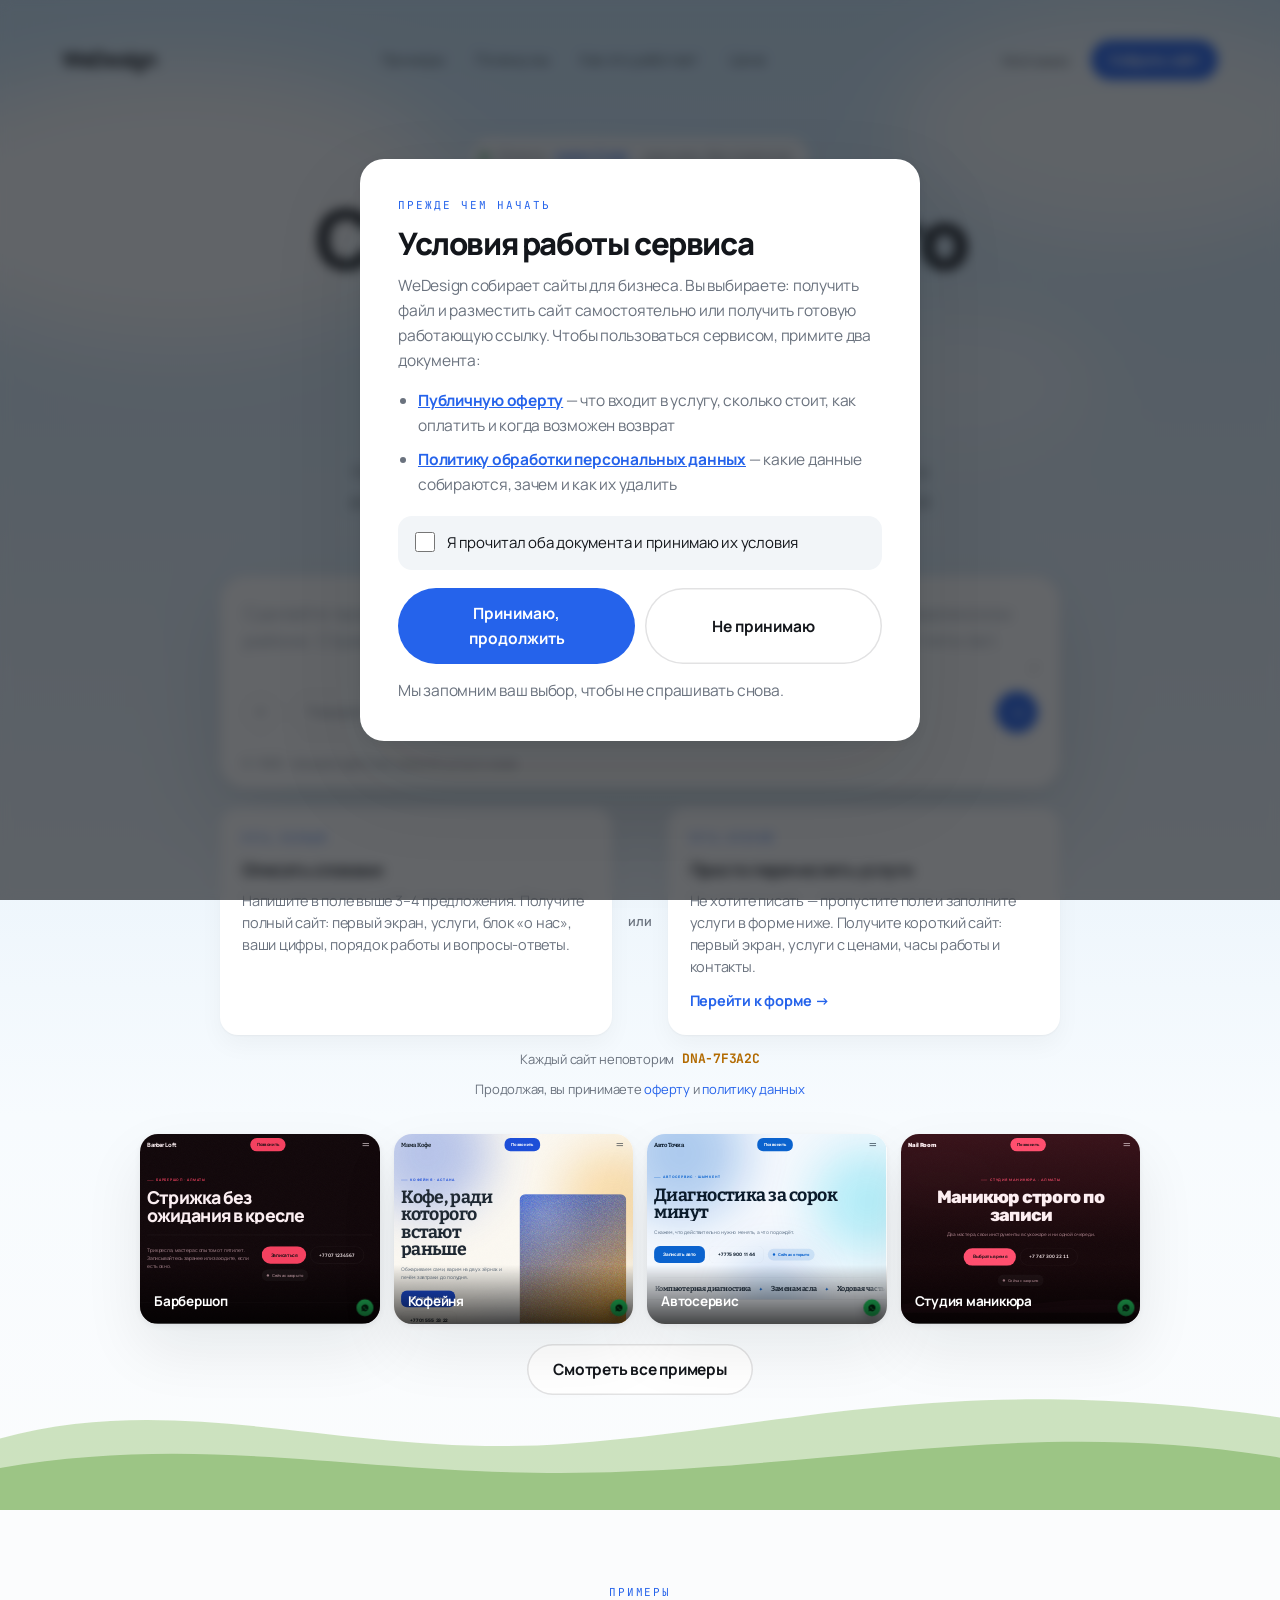
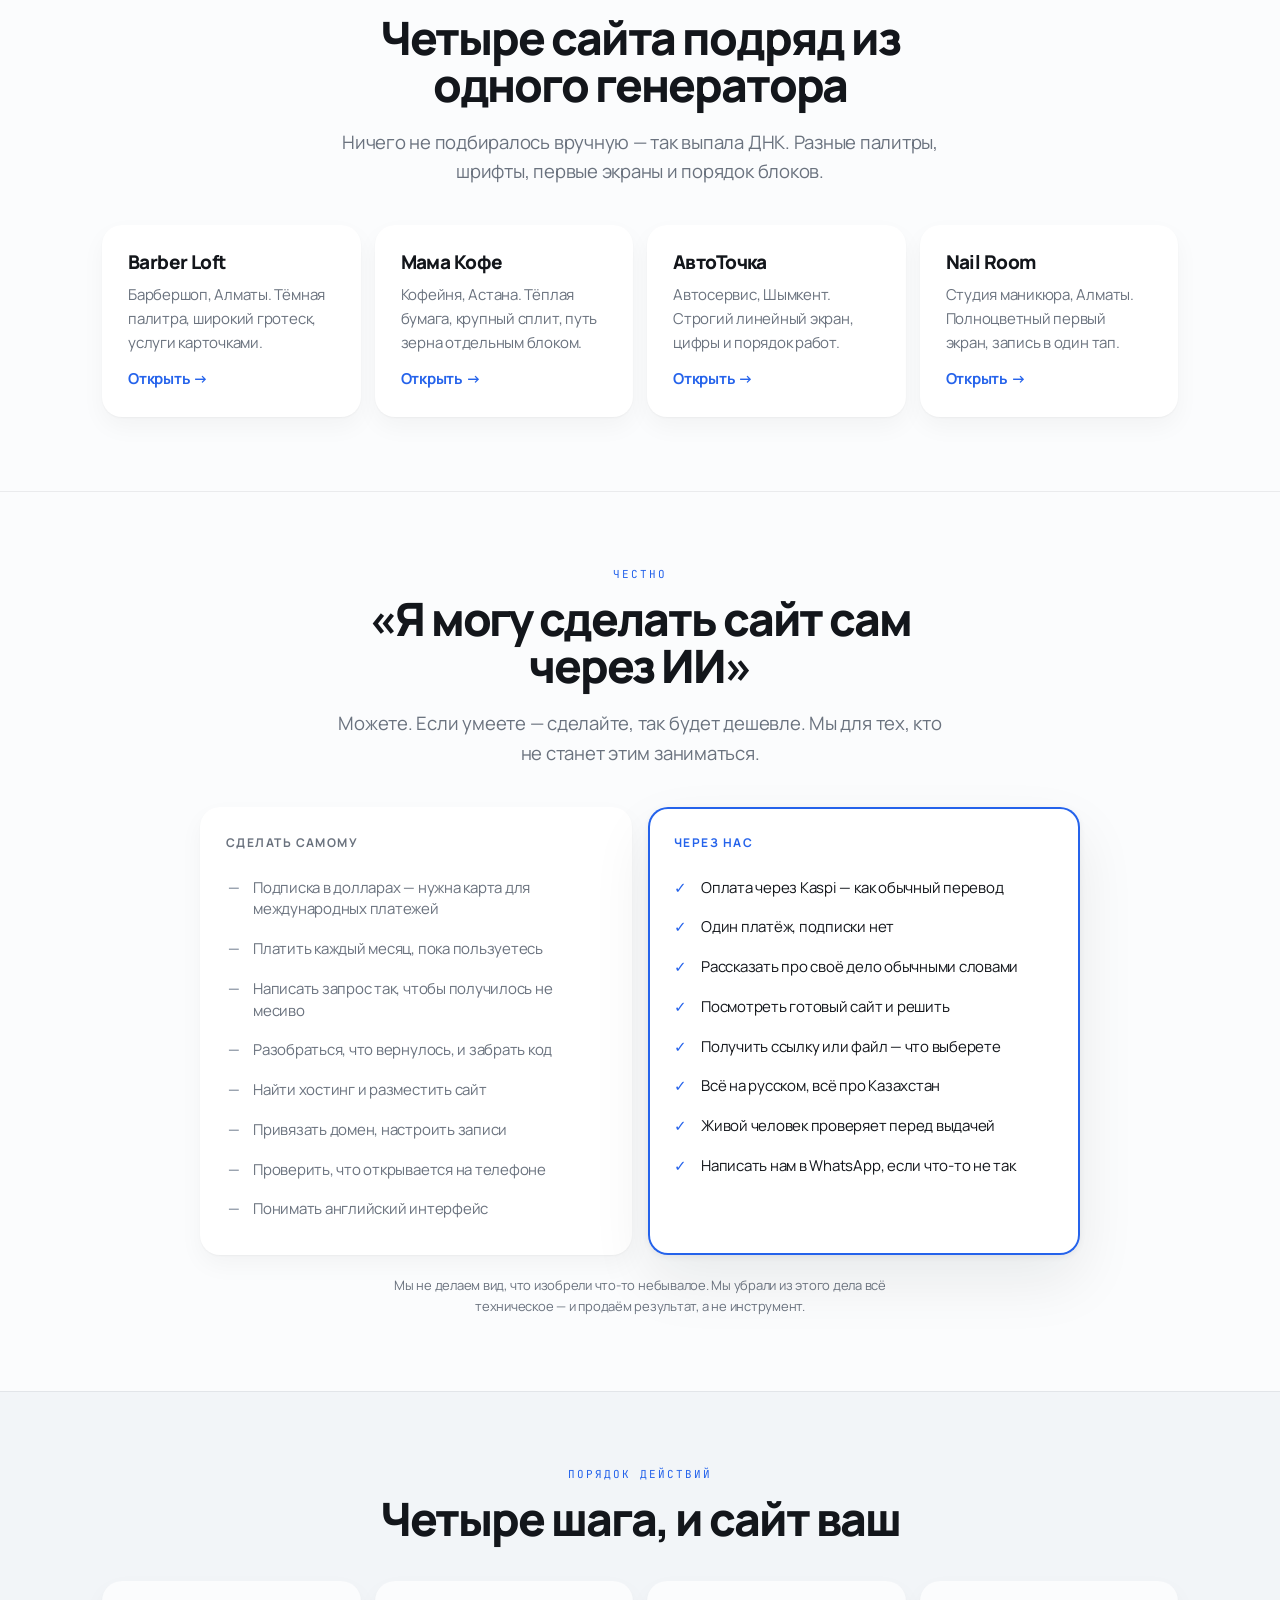
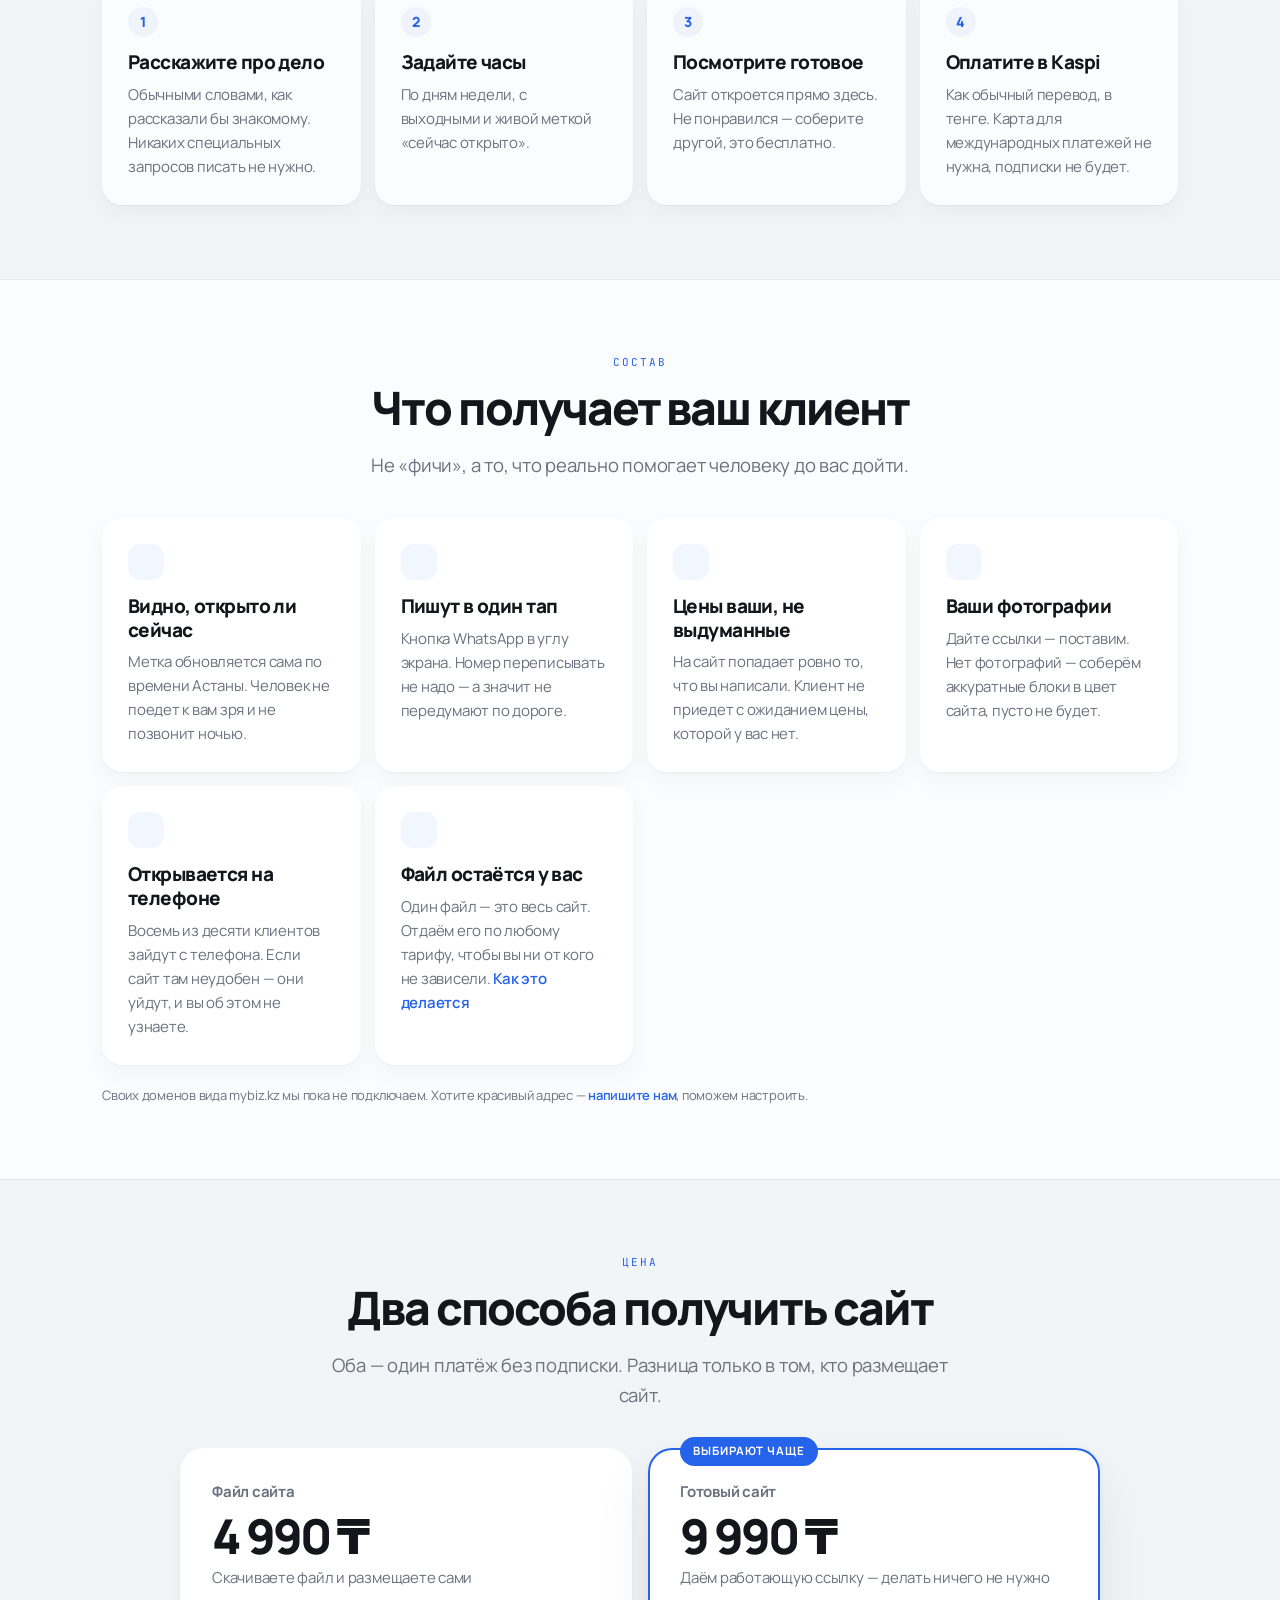
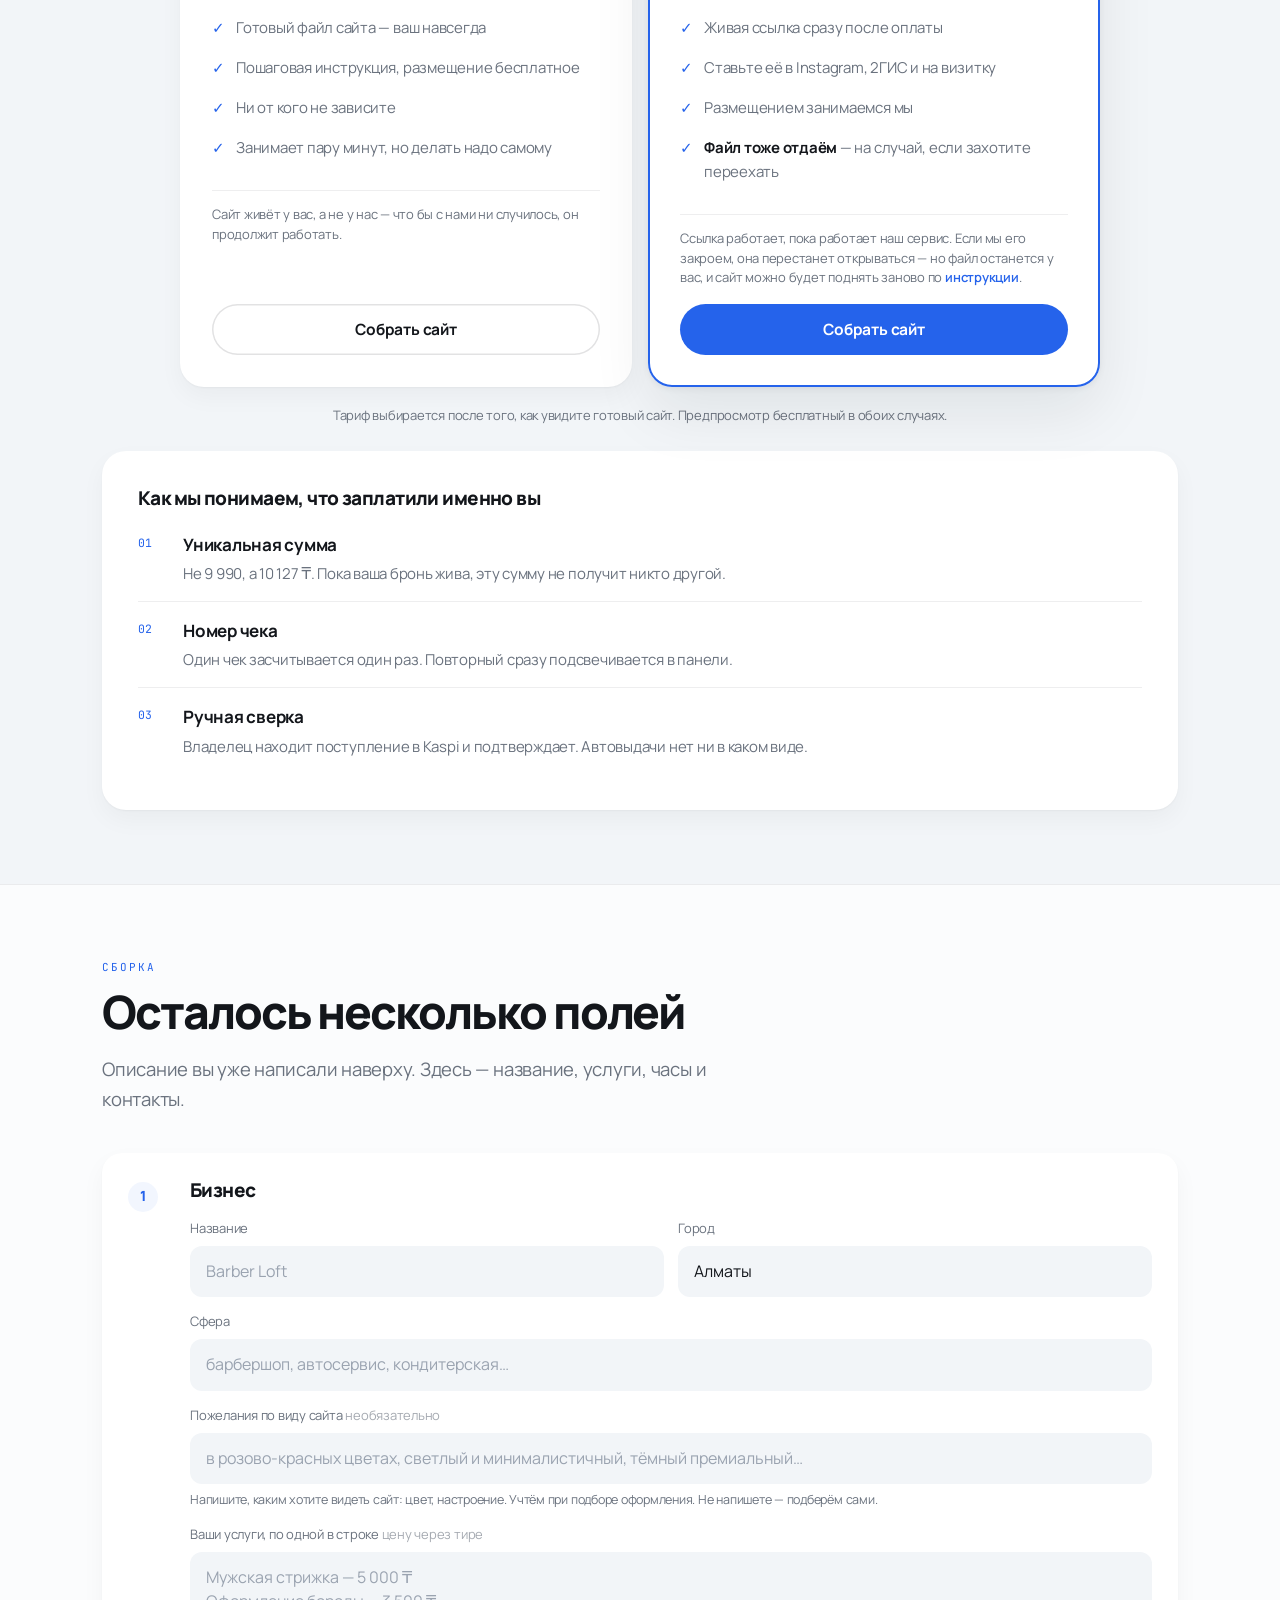
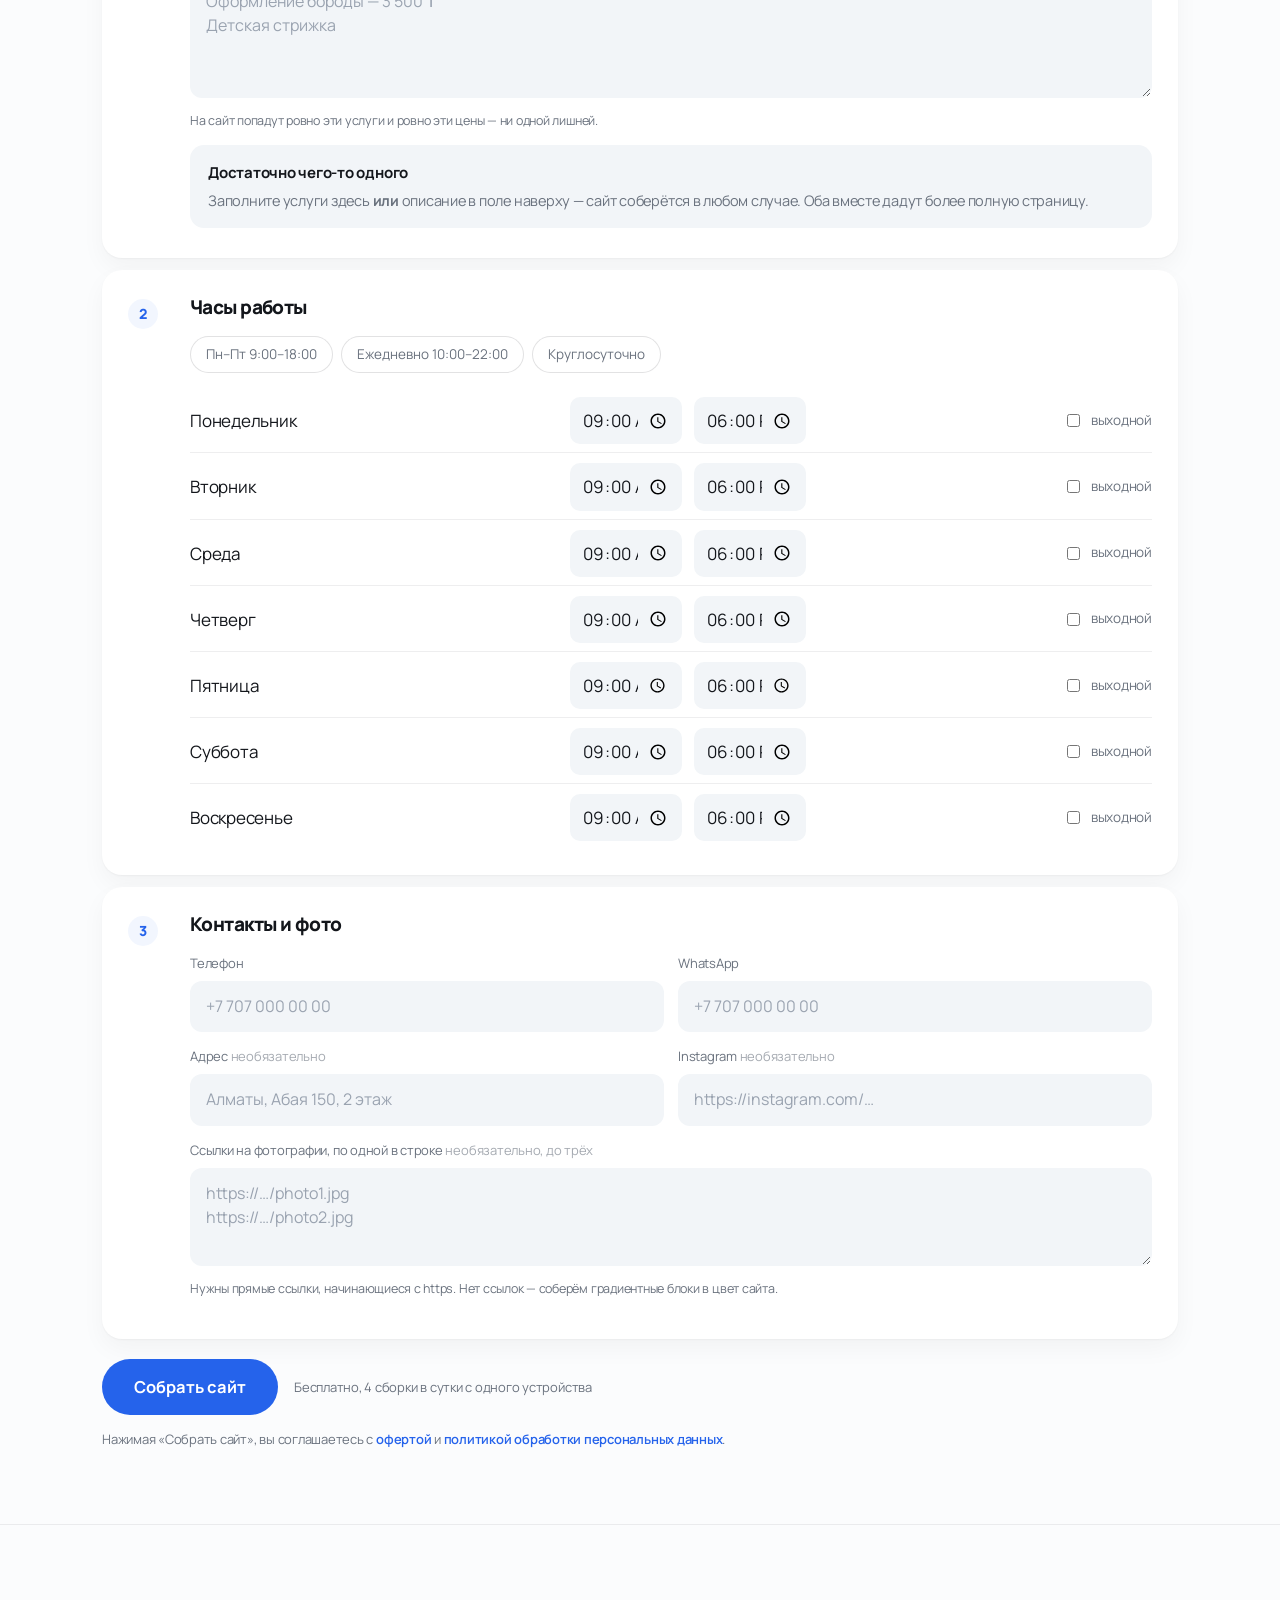
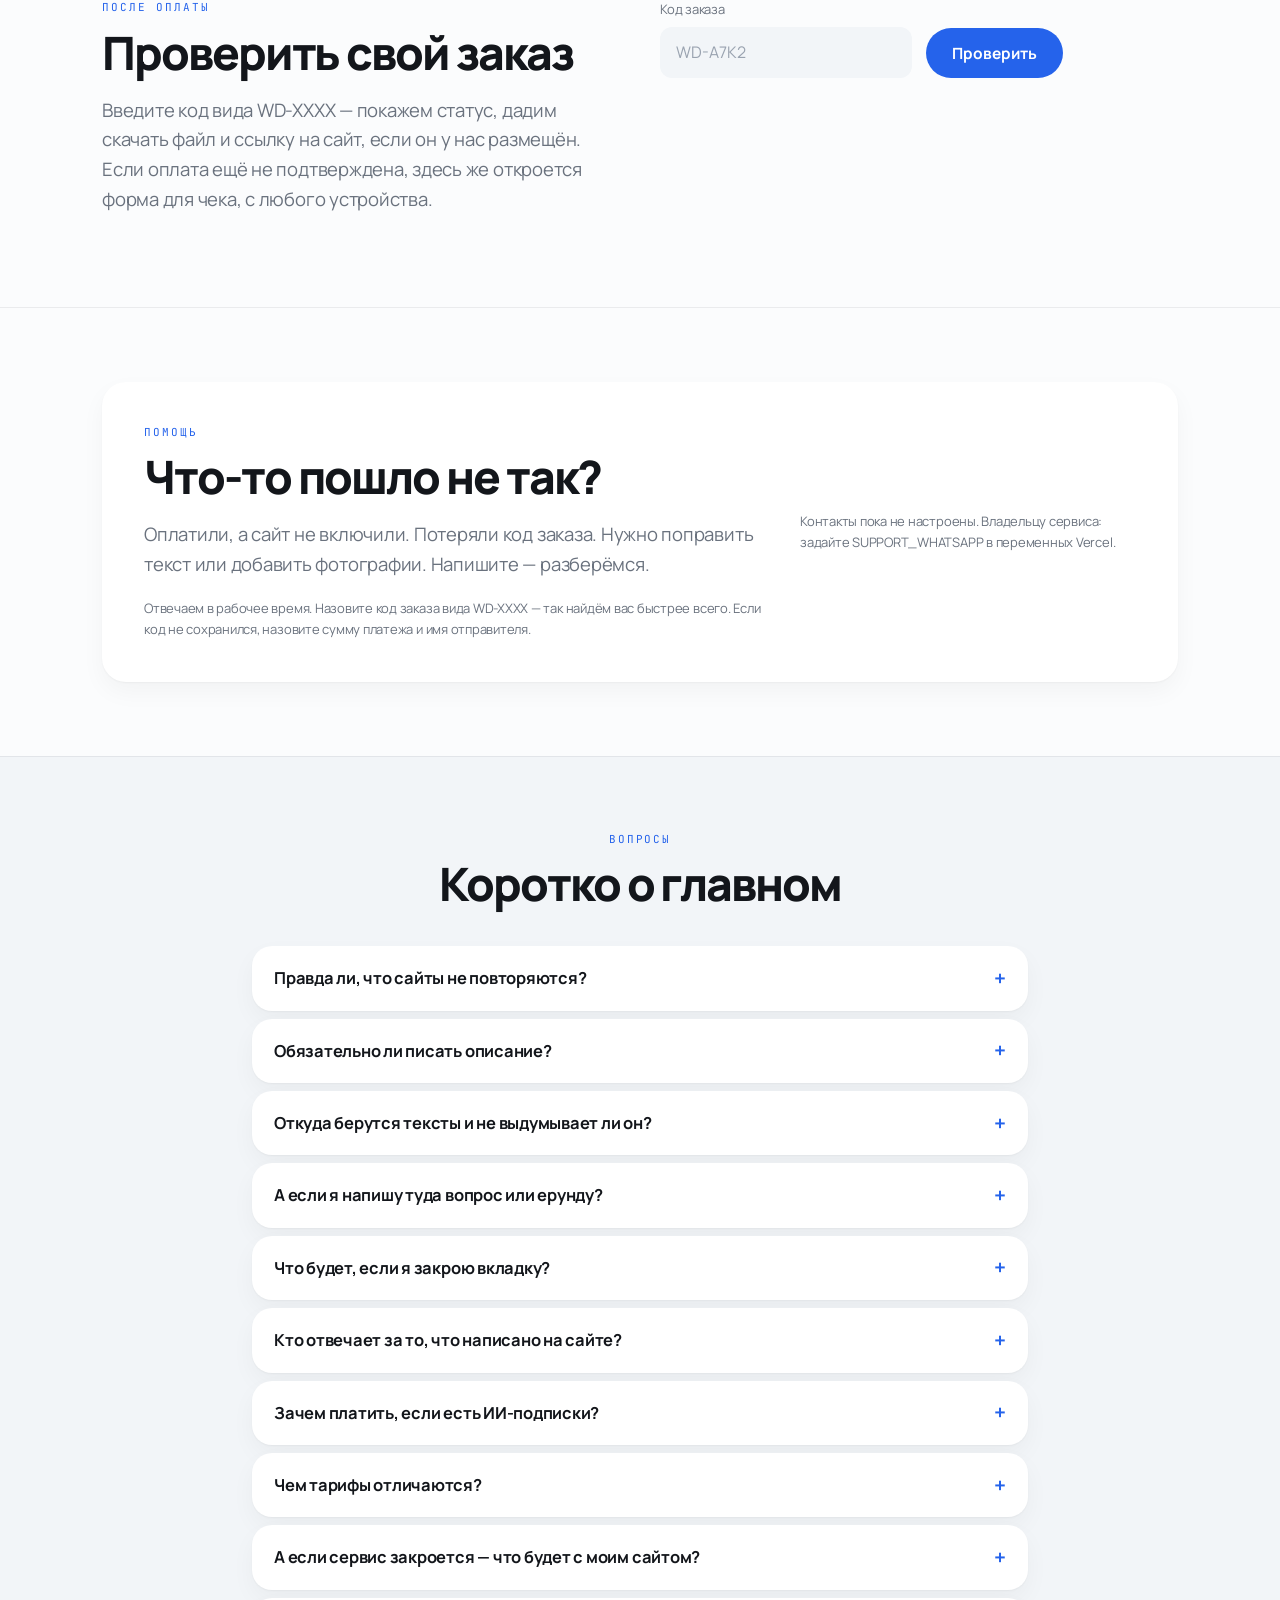
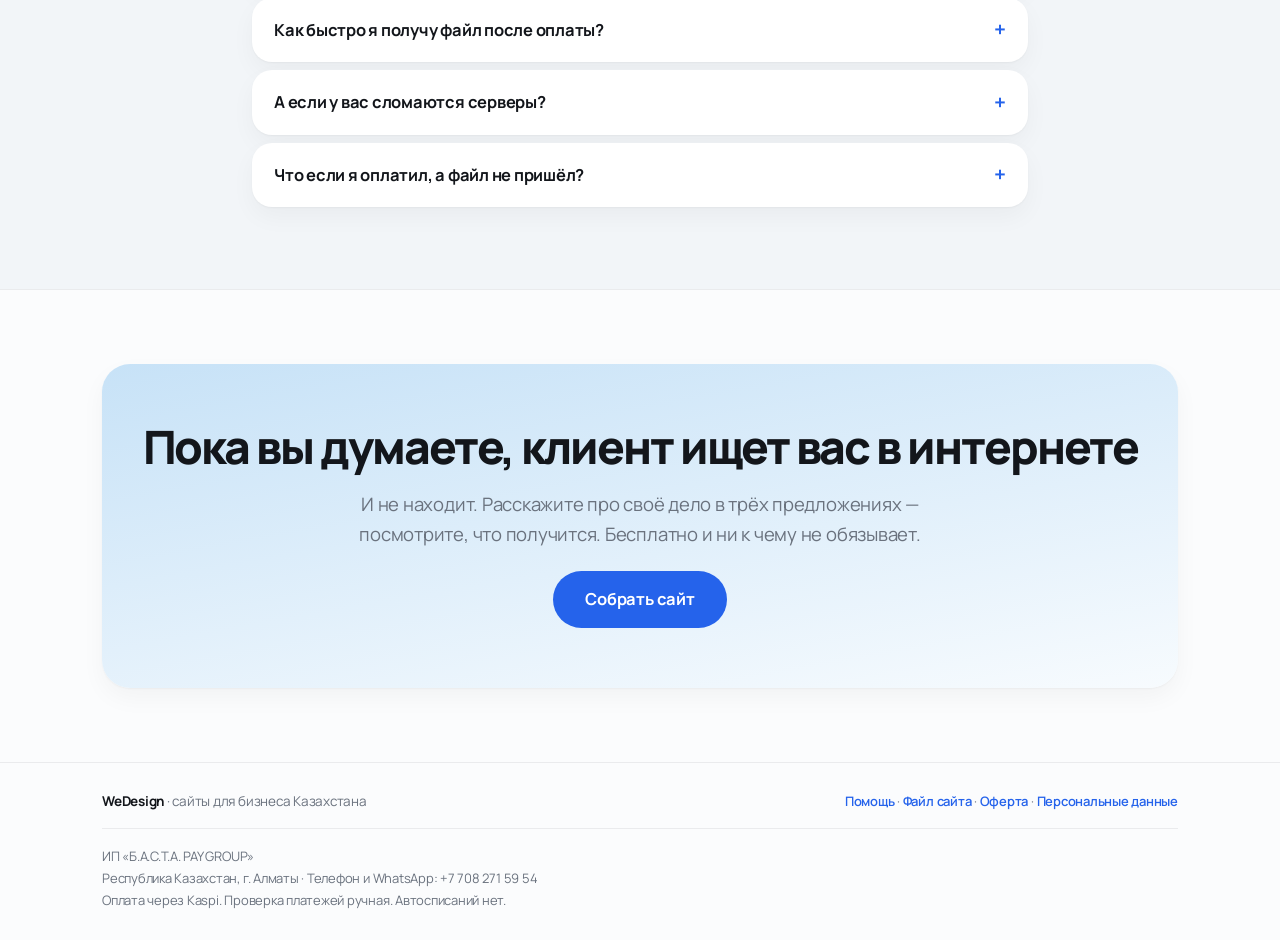
==== index.html @ 889dd9dc "Add files via upload" ====
<!doctype html>
<html lang="ru">
<head>
<meta charset="utf-8">
<meta name="viewport" content="width=device-width,initial-scale=1,viewport-fit=cover">
<title>WeDesign — сайт для вашего дела без единого технического действия</title>
<meta name="description" content="Не нужно разбираться в сайтах, хостинге и английском. Расскажите про своё дело — получите готовую страницу. Оплата через Kaspi, один раз, без подписки.">
<meta name="theme-color" content="#C7E2F7">
<meta property="og:type" content="website">
<meta property="og:title" content="WeDesign — сайт для вашего дела, без техники и подписок">
<meta property="og:description" content="Ничего не нужно уметь. Оплата через Kaspi, один раз. Сайт остаётся у вас навсегда.">
<link rel="preconnect" href="https://fonts.gstatic.com" crossorigin>
<link rel="stylesheet" href="https://fonts.googleapis.com/css2?family=Manrope:wght@400;500;600;700;800&family=JetBrains+Mono:wght@400;700&display=swap&subset=cyrillic,latin">
<link rel="stylesheet" href="/assets/style.css">
</head>
<body>

<div class="bar"></div>

<!-- ═════ согласие на входе ═════ -->
<div class="gate" id="gate" hidden>
  <div class="gate-card" role="dialog" aria-modal="true" aria-labelledby="gateTitle">
    <div class="gate-body" id="gateAsk">
      <span class="k">Прежде чем начать</span>
      <h2 id="gateTitle">Условия работы сервиса</h2>
      <p>WeDesign собирает сайты для бизнеса. Вы выбираете: получить файл и разместить сайт самостоятельно или получить готовую работающую ссылку. Чтобы пользоваться сервисом, примите два документа:</p>
      <ul class="gate-list">
        <li><a href="/oferta.html" target="_blank" rel="noopener">Публичную оферту</a> — что входит в услугу, сколько стоит, как оплатить и когда возможен возврат</li>
        <li><a href="/politika.html" target="_blank" rel="noopener">Политику обработки персональных данных</a> — какие данные собираются, зачем и как их удалить</li>
      </ul>
      <label class="gate-check"><input type="checkbox" id="gateBox"><span>Я прочитал оба документа и принимаю их условия</span></label>
      <div class="notice" id="gateError" hidden></div>
      <div class="gate-act">
        <button class="btn" id="gateYes">Принимаю, продолжить</button>
        <button class="btn o" id="gateNo">Не принимаю</button>
      </div>
      <p class="micro" style="margin-top:14px">Мы запомним ваш выбор, чтобы не спрашивать снова.</p>
    </div>

    <div class="gate-body" id="gateDone" hidden>
      <span class="k">Записано</span>
      <h2>Согласие зафиксировано</h2>
      <p>Мы записали ваше согласие на своей стороне: время, редакцию документов и номер расписки. Изменить эту запись задним числом нельзя — она защищена подписью.</p>
      <div class="acc"><span>Номер расписки</span><b class="mono" id="gateId">—</b></div>
      <p class="micro">Сохраните номер, если хотите: по нему всегда можно проверить, что и когда вы приняли.</p>
      <div class="gate-act"><button class="btn" id="gateGo">Продолжить</button></div>
    </div>

    <div class="gate-body" id="gateBye" hidden>
      <span class="k">Без согласия</span>
      <h2>Сервис не может работать</h2>
      <p>Мы собираем и храним ваши данные, чтобы сделать сайт и найти ваш платёж. Без вашего согласия делать это нельзя — поэтому сборка сайтов недоступна.</p>
      <p>Если передумаете, вернитесь и примите условия. Посмотреть, что мы делаем, можно и без согласия — примеры сайтов открыты.</p>
      <div class="gate-act">
        <button class="btn" id="gateBack">Вернуться и принять</button>
        <a class="btn o" href="/primery/primer-1-barbershop.html" target="_blank" rel="noopener">Посмотреть пример</a>
      </div>
    </div>
  </div>
</div>

<!-- ═════ первый экран ═════ -->
<header class="hero">
  <div class="sky"><i></i><i></i><i></i><i></i></div>
  <svg class="hills" viewBox="0 0 1440 220" preserveAspectRatio="none" aria-hidden="true">
    <path d="M0 138c210-58 392 24 638 6s430-84 802-30v106H0z" fill="#A8CE8C" opacity=".55"/>
    <path d="M0 172c250-44 430 16 706 4s470-60 734-16v60H0z" fill="#8CBB72" opacity=".75"/>
  </svg>

  <nav class="nav"><div class="in">
    <a class="brand" href="/">WeDesign</a>
    <div class="links">
      <a href="#examples">Примеры</a><a href="#why">Почему мы</a><a href="#how">Как это работает</a><a href="#price">Цена</a>
    </div>
    <div class="nav-right">
      <a class="txt" href="#check">Мой заказ</a>
      <a class="btn sm" href="#build">Собрать сайт</a>
      <button class="burger" aria-label="Меню"><i></i><i></i></button>
    </div>
  </div></nav>
  <div class="menu">
    <a href="#examples">Примеры</a><a href="#why">Почему мы</a><a href="#how">Как это работает</a>
    <a href="#price">Цена</a><a href="#build">Собрать сайт</a><a href="#check">Мой заказ</a><a href="#help">Помощь</a>
  </div>

  <div class="w hero-in">
    <span class="pill"><i></i>Оплата <b>через Kaspi</b> · один раз, без подписки</span>
    <h1 style="margin:22px auto 18px;max-width:15ch">Сайт без единого технического действия</h1>
    <p class="lead" style="margin:0 auto">Не нужно ничего уметь: ни настраивать хостинг, ни разбираться в английском, ни заводить карту для подписок. Расскажите про своё дело обычными словами — остальное сделаем мы.</p>

    <div class="prompt">
      <textarea id="fDescription" maxlength="900" placeholder="Сделайте профессиональный сайт для моего барбершопа на три кресла в Алмалинском районе. Стрижки, бороды, детские. Работаем по записи, мастера с опытом от пяти лет."></textarea>
      <div class="prompt-row">
        <div class="prompt-left">
          <button class="circle" id="btnAddPhotos" title="Добавить фотографии" aria-label="Добавить фотографии">+</button>
          <button class="ghost-pill" id="btnExample">Показать пример</button>
        </div>
        <button class="send" id="btnHero" aria-label="Собрать сайт">→</button>
      </div>
      <div class="prompt-foot"><span id="descCount">0</span> / 900 · <span id="descHint">опишите дело или укажите услуги ниже</span></div>
    </div>

    <div class="notice" id="heroError" hidden></div>

    <div class="ways">
      <div class="way">
        <span class="way-tag">Путь первый</span>
        <b>Описать словами</b>
        <p>Напишите в поле выше 3–4 предложения. Получите полный сайт: первый экран, услуги, блок «о нас», ваши цифры, порядок работы и вопросы-ответы.</p>
      </div>
      <div class="way-or">или</div>
      <div class="way">
        <span class="way-tag">Путь второй</span>
        <b>Просто перечислить услуги</b>
        <p>Не хотите писать — пропустите поле и заполните услуги в форме ниже. Получите короткий сайт: первый экран, услуги с ценами, часы работы и контакты.</p>
        <a class="way-link" href="#build">Перейти к форме →</a>
      </div>
    </div>
    <div class="sub">Каждый сайт неповторим <span class="dna" id="dnaTicker">DNA-7F3A2C</span></div>
    <p class="micro" style="margin-top:10px">Продолжая, вы принимаете <a href="/oferta.html" style="color:var(--ac)">оферту</a> и <a href="/politika.html" style="color:var(--ac)">политику данных</a></p>

    <div class="tiles">
      <a class="tile" href="/primery/primer-1-barbershop.html" target="_blank" rel="noopener">
        <div class="tile-view"><iframe src="/primery/primer-1-barbershop.html" title="Пример: барбершоп" loading="lazy" scrolling="no"></iframe></div>
        <span class="tile-lb">Барбершоп</span>
      </a>
      <a class="tile" href="/primery/primer-2-kofeynya.html" target="_blank" rel="noopener">
        <div class="tile-view"><iframe src="/primery/primer-2-kofeynya.html" title="Пример: кофейня" loading="lazy" scrolling="no"></iframe></div>
        <span class="tile-lb">Кофейня</span>
      </a>
      <a class="tile" href="/primery/primer-3-avtoservis.html" target="_blank" rel="noopener">
        <div class="tile-view"><iframe src="/primery/primer-3-avtoservis.html" title="Пример: автосервис" loading="lazy" scrolling="no"></iframe></div>
        <span class="tile-lb">Автосервис</span>
      </a>
      <a class="tile" href="/primery/primer-4-manikyur.html" target="_blank" rel="noopener">
        <div class="tile-view"><iframe src="/primery/primer-4-manikyur.html" title="Пример: студия маникюра" loading="lazy" scrolling="no"></iframe></div>
        <span class="tile-lb">Студия маникюра</span>
      </a>
    </div>
    <div class="tiles-more"><a class="btn o" href="#examples">Смотреть все примеры</a></div>
  </div>
</header>

<!-- ═════ примеры ═════ -->
<section class="s" id="examples"><div class="w">
  <div class="head c rv"><span class="k">Примеры</span><h2>Четыре сайта подряд из одного генератора</h2>
  <p class="lead">Ничего не подбиралось вручную — так выпала ДНК. Разные палитры, шрифты, первые экраны и порядок блоков.</p></div>
  <div class="cards">
    <div class="card rv"><h3>Barber Loft</h3><p>Барбершоп, Алматы. Тёмная палитра, широкий гротеск, услуги карточками.</p><p style="margin-top:12px"><a href="/primery/primer-1-barbershop.html" target="_blank" rel="noopener" style="color:var(--ac);font-weight:700">Открыть →</a></p></div>
    <div class="card rv" style="--d:60ms"><h3>Мама Кофе</h3><p>Кофейня, Астана. Тёплая бумага, крупный сплит, путь зерна отдельным блоком.</p><p style="margin-top:12px"><a href="/primery/primer-2-kofeynya.html" target="_blank" rel="noopener" style="color:var(--ac);font-weight:700">Открыть →</a></p></div>
    <div class="card rv" style="--d:120ms"><h3>АвтоТочка</h3><p>Автосервис, Шымкент. Строгий линейный экран, цифры и порядок работ.</p><p style="margin-top:12px"><a href="/primery/primer-3-avtoservis.html" target="_blank" rel="noopener" style="color:var(--ac);font-weight:700">Открыть →</a></p></div>
    <div class="card rv" style="--d:180ms"><h3>Nail Room</h3><p>Студия маникюра, Алматы. Полноцветный первый экран, запись в один тап.</p><p style="margin-top:12px"><a href="/primery/primer-4-manikyur.html" target="_blank" rel="noopener" style="color:var(--ac);font-weight:700">Открыть →</a></p></div>
  </div>
</div></section>

<!-- ═════ сравнение ═════ -->
<section class="s line" id="why"><div class="w">
  <div class="head c rv"><span class="k">Честно</span><h2>«Я могу сделать сайт сам через ИИ»</h2>
  <p class="lead">Можете. Если умеете — сделайте, так будет дешевле. Мы для тех, кто не станет этим заниматься.</p></div>

  <div class="vs">
    <div class="vs-col rv">
      <span class="vs-tag">Сделать самому</span>
      <ul class="vs-list bad">
        <li>Подписка в долларах — нужна карта для международных платежей</li>
        <li>Платить каждый месяц, пока пользуетесь</li>
        <li>Написать запрос так, чтобы получилось не месиво</li>
        <li>Разобраться, что вернулось, и забрать код</li>
        <li>Найти хостинг и разместить сайт</li>
        <li>Привязать домен, настроить записи</li>
        <li>Проверить, что открывается на телефоне</li>
        <li>Понимать английский интерфейс</li>
      </ul>
    </div>
    <div class="vs-col best rv" style="--d:80ms">
      <span class="vs-tag">Через нас</span>
      <ul class="vs-list good">
        <li>Оплата через Kaspi — как обычный перевод</li>
        <li>Один платёж, подписки нет</li>
        <li>Рассказать про своё дело обычными словами</li>
        <li>Посмотреть готовый сайт и решить</li>
        <li>Получить ссылку или файл — что выберете</li>
        <li>Всё на русском, всё про Казахстан</li>
        <li>Живой человек проверяет перед выдачей</li>
        <li>Написать нам в WhatsApp, если что-то не так</li>
      </ul>
    </div>
  </div>

  <p class="micro rv" style="text-align:center;margin-top:20px;max-width:64ch;margin-left:auto;margin-right:auto">Мы не делаем вид, что изобрели что-то небывалое. Мы убрали из этого дела всё техническое — и продаём результат, а не инструмент.</p>
</div></section>

<!-- ═════ как это работает ═════ -->
<section class="s soft line" id="how"><div class="w">
  <div class="head c rv"><span class="k">Порядок действий</span><h2>Четыре шага, и сайт ваш</h2></div>
  <ol class="steps">
    <li class="rv"><span class="n">1</span><h3>Расскажите про дело</h3><p>Обычными словами, как рассказали бы знакомому. Никаких специальных запросов писать не нужно.</p></li>
    <li class="rv" style="--d:60ms"><span class="n">2</span><h3>Задайте часы</h3><p>По дням недели, с выходными и живой меткой «сейчас открыто».</p></li>
    <li class="rv" style="--d:120ms"><span class="n">3</span><h3>Посмотрите готовое</h3><p>Сайт откроется прямо здесь. Не понравился — соберите другой, это бесплатно.</p></li>
    <li class="rv" style="--d:180ms"><span class="n">4</span><h3>Оплатите в Kaspi</h3><p>Как обычный перевод, в тенге. Карта для международных платежей не нужна, подписки не будет.</p></li>
  </ol>
</div></section>

<!-- ═════ что внутри ═════ -->
<section class="s line"><div class="w">
  <div class="head c rv"><span class="k">Состав</span><h2>Что получает ваш клиент</h2>
  <p class="lead">Не «фичи», а то, что реально помогает человеку до вас дойти.</p></div>
  <div class="cards">
    <div class="card rv"><div class="ico"></div><h3>Видно, открыто ли сейчас</h3><p>Метка обновляется сама по времени Астаны. Человек не поедет к вам зря и не позвонит ночью.</p></div>
    <div class="card rv" style="--d:60ms"><div class="ico"></div><h3>Пишут в один тап</h3><p>Кнопка WhatsApp в углу экрана. Номер переписывать не надо — а значит не передумают по дороге.</p></div>
    <div class="card rv" style="--d:120ms"><div class="ico"></div><h3>Цены ваши, не выдуманные</h3><p>На сайт попадает ровно то, что вы написали. Клиент не приедет с ожиданием цены, которой у вас нет.</p></div>
    <div class="card rv" style="--d:180ms"><div class="ico"></div><h3>Ваши фотографии</h3><p>Дайте ссылки — поставим. Нет фотографий — соберём аккуратные блоки в цвет сайта, пусто не будет.</p></div>
    <div class="card rv" style="--d:240ms"><div class="ico"></div><h3>Открывается на телефоне</h3><p>Восемь из десяти клиентов зайдут с телефона. Если сайт там неудобен — они уйдут, и вы об этом не узнаете.</p></div>
    <div class="card rv" style="--d:300ms"><div class="ico"></div><h3>Файл остаётся у вас</h3><p>Один файл — это весь сайт. Отдаём его по любому тарифу, чтобы вы ни от кого не зависели. <a href="/fayl.html" style="color:var(--ac);font-weight:600">Как это делается</a></p></div>
  </div>
  <p class="micro" style="margin-top:20px">Своих доменов вида mybiz.kz мы пока не подключаем. Хотите красивый адрес — <a href="#help" style="color:var(--ac);font-weight:600">напишите нам</a>, поможем настроить.</p>
</div></section>

<!-- ═════ цена ═════ -->
<section class="s soft line" id="price"><div class="w">
  <div class="head c rv"><span class="k">Цена</span><h2>Два способа получить сайт</h2>
  <p class="lead">Оба — один платёж без подписки. Разница только в том, кто размещает сайт.</p></div>

  <div class="tariffs">
    <div class="tariff rv">
      <span class="t-name">Файл сайта</span>
      <div class="t-price" data-price="file">4 990 ₸</div>
      <p class="t-sub">Скачиваете файл и размещаете сами</p>
      <ul class="t-list">
        <li>Готовый файл сайта — ваш навсегда</li>
        <li>Пошаговая инструкция, размещение бесплатное</li>
        <li>Ни от кого не зависите</li>
        <li>Занимает пару минут, но делать надо самому</li>
      </ul>
      <p class="t-note">Сайт живёт у вас, а не у нас — что бы с нами ни случилось, он продолжит работать.</p>
      <a class="btn o" href="#build">Собрать сайт</a>
    </div>

    <div class="tariff best rv" style="--d:80ms">
      <span class="t-badge">Выбирают чаще</span>
      <span class="t-name">Готовый сайт</span>
      <div class="t-price" data-price="site">9 990 ₸</div>
      <p class="t-sub">Даём работающую ссылку — делать ничего не нужно</p>
      <ul class="t-list">
        <li>Живая ссылка сразу после оплаты</li>
        <li>Ставьте её в Instagram, 2ГИС и на визитку</li>
        <li>Размещением занимаемся мы</li>
        <li><b>Файл тоже отдаём</b> — на случай, если захотите переехать</li>
      </ul>
      <p class="t-note">Ссылка работает, пока работает наш сервис. Если мы его закроем, она перестанет открываться — но файл останется у вас, и сайт можно будет поднять заново по <a href="/fayl.html" target="_blank" rel="noopener">инструкции</a>.</p>
      <a class="btn" href="#build">Собрать сайт</a>
    </div>
  </div>

  <p class="micro" style="text-align:center;margin-top:18px">Тариф выбирается после того, как увидите готовый сайт. Предпросмотр бесплатный в обоих случаях.</p>

  <div class="verify rv" style="margin-top:26px">
    <h3 style="margin-bottom:16px">Как мы понимаем, что заплатили именно вы</h3>
    <div class="vrow"><span class="n">01</span><div><b>Уникальная сумма</b><p>Не 9 990, а 10 127 ₸. Пока ваша бронь жива, эту сумму не получит никто другой.</p></div></div>
    <div class="vrow"><span class="n">02</span><div><b>Номер чека</b><p>Один чек засчитывается один раз. Повторный сразу подсвечивается в панели.</p></div></div>
    <div class="vrow"><span class="n">03</span><div><b>Ручная сверка</b><p>Владелец находит поступление в Kaspi и подтверждает. Автовыдачи нет ни в каком виде.</p></div></div>
  </div>
</div></section>

<!-- ═════ мастер ═════ -->
<section class="s line" id="build"><div class="w">
  <div class="head rv"><span class="k">Сборка</span><h2>Осталось несколько полей</h2>
  <p class="lead">Описание вы уже написали наверху. Здесь — название, услуги, часы и контакты.</p></div>

  <div class="wizard">
    <div class="wz rv">
      <div class="n">1</div>
      <div>
        <h3>Бизнес</h3>
        <div class="row">
          <label class="field"><span>Название</span><input id="fName" maxlength="60" placeholder="Barber Loft"></label>
          <label class="field"><span>Город</span><input id="fCity" maxlength="40" value="Алматы"></label>
        </div>
        <label class="field"><span>Сфера</span><input id="fCategory" maxlength="60" placeholder="барбершоп, автосервис, кондитерская…"></label>
        <label class="field"><span>Пожелания по виду сайта <i>необязательно</i></span>
          <input id="fStyle" maxlength="140" placeholder="в розово-красных цветах, светлый и минималистичный, тёмный премиальный…">
          <small class="hint">Напишите, каким хотите видеть сайт: цвет, настроение. Учтём при подборе оформления. Не напишете — подберём сами.</small>
        </label>
        <label class="field"><span>Ваши услуги, по одной в строке <i>цену через тире</i></span>
          <textarea id="fServices" rows="5" maxlength="800" placeholder="Мужская стрижка — 5 000 ₸&#10;Оформление бороды — 3 500 ₸&#10;Детская стрижка"></textarea>
          <small class="hint">На сайт попадут ровно эти услуги и ровно эти цены — ни одной лишней.</small>
        </label>

        <div class="either">
          <b>Достаточно чего-то одного</b>
          <p>Заполните услуги здесь <b>или</b> описание в поле наверху — сайт соберётся в любом случае. Оба вместе дадут более полную страницу.</p>
        </div>
      </div>
    </div>

    <div class="wz rv" style="--d:60ms">
      <div class="n">2</div>
      <div>
        <h3>Часы работы</h3>
        <div class="quick">
          <button type="button" class="chip" data-preset="weekdays">Пн–Пт 9:00–18:00</button>
          <button type="button" class="chip" data-preset="daily">Ежедневно 10:00–22:00</button>
          <button type="button" class="chip" data-preset="always">Круглосуточно</button>
        </div>
        <div class="hours" id="hoursBox"></div>
      </div>
    </div>

    <div class="wz rv" style="--d:120ms">
      <div class="n">3</div>
      <div>
        <h3>Контакты и фото</h3>
        <div class="row">
          <label class="field"><span>Телефон</span><input id="fPhone" maxlength="30" placeholder="+7 707 000 00 00"></label>
          <label class="field"><span>WhatsApp</span><input id="fWhatsapp" maxlength="30" placeholder="+7 707 000 00 00"></label>
        </div>
        <div class="row">
          <label class="field"><span>Адрес <i>необязательно</i></span><input id="fAddress" maxlength="140" placeholder="Алматы, Абая 150, 2 этаж"></label>
          <label class="field"><span>Instagram <i>необязательно</i></span><input id="fInstagram" maxlength="160" placeholder="https://instagram.com/…"></label>
        </div>
        <label class="field"><span>Ссылки на фотографии, по одной в строке <i>необязательно, до трёх</i></span>
          <textarea id="fPhotos" rows="3" maxlength="900" placeholder="https://…/photo1.jpg&#10;https://…/photo2.jpg"></textarea>
          <small class="hint">Нужны прямые ссылки, начинающиеся с https. Нет ссылок — соберём градиентные блоки в цвет сайта.</small>
        </label>
        <div class="hp"><label>Не заполняйте это поле<input id="fCompanyWebsite" tabindex="-1" autocomplete="off"></label></div>
      </div>
    </div>
  </div>

  <div class="build">
    <button class="btn lg" id="btnGenerate">Собрать сайт</button>
    <span class="micro" id="genHint">Бесплатно, 4 сборки в сутки с одного устройства</span>
  </div>
  <p class="micro" style="margin-top:14px">Нажимая «Собрать сайт», вы соглашаетесь с <a href="/oferta.html" style="color:var(--ac);font-weight:600">офертой</a> и <a href="/politika.html" style="color:var(--ac);font-weight:600">политикой обработки персональных данных</a>.</p>
  <div class="notice" id="genError" hidden></div>
</div></section>

<!-- ═════ результат ═════ -->
<section class="s soft line" id="result" hidden><div class="w">
  <div class="notice good" id="restore" hidden>Продолжаем с прошлого раза — ваш сайт никуда не делся.</div>
  <div class="res-head">
    <div>
      <span class="k">Готово</span>
      <h2>Ваш сайт</h2>
      <p class="micro">Код дизайна <span class="mono" id="resultDna">—</span>. Эта комбинация больше не выпадет ни у кого.</p>
    </div>
    <div class="res-act">
      <button class="btn o" id="btnRegen">Другой вариант</button>
      <button class="btn" id="btnTake">Забрать сайт</button>
    </div>
  </div>
  <div class="pick" id="pick">
    <div class="pick-head"><b>Как хотите получить сайт?</b></div>
    <div class="pick-row">
      <label class="pick-opt">
        <input type="radio" name="plan" value="file">
        <span class="pick-body">
          <b>Файл сайта — <span class="pick-price" data-price="file">4 990 ₸</span></b>
          <small>Скачиваете и размещаете сами. Бесплатно, пара минут по инструкции.</small>
        </span>
      </label>
      <label class="pick-opt on">
        <input type="radio" name="plan" value="site" checked>
        <span class="pick-body">
          <b>Готовый сайт — <span class="pick-price" data-price="site">9 990 ₸</span></b>
          <small>Даём работающую ссылку сразу, делать ничего не нужно. Ссылка живёт, пока работает наш сервис; файл на этот случай тоже отдаём.</small>
        </span>
      </label>
    </div>
    <label class="field" style="margin:14px 0 0;max-width:280px"><span>Телефон для связи</span><input id="fContact" maxlength="30" placeholder="+7 707 000 00 00"></label>
    <p class="micro" style="margin-top:8px">Нужен, только чтобы связаться по этому заказу. Никаких рассылок.</p>
  </div>
  <div class="notice" id="takeError" hidden></div>
  <div class="frame"><iframe id="preview" title="Предпросмотр сайта"></iframe></div>
</div></section>

<!-- ═════ оплата ═════ -->
<section class="s line" id="pay" hidden><div class="w pay-grid">
  <div class="pay-card">
    <span class="k">Шаг 1 — оплата</span>
    <h2>Переведите ровно эту сумму</h2>
    <p class="micro" id="payPlan" style="margin-bottom:4px">—</p>
    <div class="amount" id="payAmount">—</div>
    <p class="lead">Хвостик суммы отличает ваш платёж от всех остальных. Округлять нельзя.</p>
    <a class="btn lg" id="kaspiLink" target="_blank" rel="noopener">Перейти в Kaspi</a>
    <div class="pay-meta">
      <div><span>Бронь истекает через</span><b class="mono" id="payTimer">—</b></div>
    </div>
    <div class="codebox">
      <div class="codebox-top">Сохраните этот код</div>
      <div class="codebox-code" id="payCode">—</div>
      <ul class="codebox-why">
        <li>По коду скачаете файл сайта повторно, с любого устройства</li>
        <li>Платёж не сошёлся — по коду найдём его за минуту</li>
        <li>Захотели поправить текст или фото — назовите код в <a href="#help" style="color:var(--ac)">поддержке</a></li>
      </ul>
      <button class="btn o sm" id="btnCopy">Скопировать код</button>
    </div>
  </div>

  <div class="pay-card">
    <span class="k">Шаг 2 — чек</span>
    <h2>Сообщите данные платежа</h2>
    <label class="field"><span>Отправитель — так, как его показывает Kaspi</span><input id="cPayer" maxlength="80" placeholder="Асхат Н.">
      <small class="hint">Имя и первая буква фамилии с точкой. Именно в таком виде платёж виден получателю.</small>
    </label>
    <div class="row">
      <label class="field"><span>Номер чека Kaspi</span><input id="cReceipt" maxlength="40" placeholder="123456789"></label>
      <label class="field"><span>Сумма, которую перевели</span><input id="cAmount" inputmode="numeric" maxlength="9"></label>
    </div>
    <label class="field"><span>Дата и время платежа</span><input id="cPaidAt" type="datetime-local"></label>
    <button class="btn" id="btnClaim">Отправить на проверку</button>
    <div class="notice" id="claimMsg" hidden></div>
    <p class="micro" style="margin-top:12px">Номер чека в Kaspi: «Платежи» → нужный перевод → «Чек». Он нужен, чтобы один платёж не засчитали дважды.</p>
    <p class="micro" style="margin-top:8px">Обычно проверяем в течение нескольких часов в рабочее время. Предельный срок по <a href="/oferta.html" style="color:var(--ac)">оферте</a> — 10 рабочих дней: он на случай, если мы окажемся недоступны.</p>
  </div>
</div></section>

<!-- ═════ готово ═════ -->
<section class="s soft line" id="done" hidden><div class="w">
  <span class="k">Готово</span>
  <h2 id="doneTitle">Ваш сайт готов</h2>
  <p class="lead" id="doneLead">Скачайте файл — это ваш сайт целиком.</p>

  <div class="live" id="liveBox" hidden>
    <a class="live-url" id="doneUrl" target="_blank" rel="noopener">—</a>
    <div class="live-act">
      <a class="btn" id="btnOpenSite" target="_blank" rel="noopener">Открыть сайт</a>
      <button class="btn o" id="btnCopyUrl">Скопировать ссылку</button>
    </div>
  </div>

  <div class="filebox">
    <div>
      <b>Файл сайта — ваша копия</b>
      <p class="micro" style="margin:5px 0 0"><b>Скачайте и сохраните прямо сейчас.</b> Резервных копий мы не делаем: если что-то случится с нашими серверами, восстановить сайт будет неоткуда. Файл на вашем компьютере — единственная надёжная копия.</p>
    </div>
    <div style="display:flex;gap:9px;flex-wrap:wrap">
      <a class="btn" id="btnDownload" download>Скачать файл</a>
      <a class="btn o" href="/fayl.html" target="_blank" rel="noopener">Инструкция</a>
    </div>
  </div>
  <p class="micro" id="doneNote">Нужно поправить текст или добавить фотографии — напишите нам и назовите код заказа.</p>
</div></section>

<!-- ═════ мой заказ ═════ -->
<section class="s line" id="check"><div class="w check">
  <div class="rv">
    <span class="k">После оплаты</span>
    <h2>Проверить свой заказ</h2>
    <p class="lead">Введите код вида WD-XXXX — покажем статус, дадим скачать файл и ссылку на сайт, если он у нас размещён. Если оплата ещё не подтверждена, здесь же откроется форма для чека, с любого устройства.</p>
  </div>
  <div class="rv" style="--d:60ms">
    <div class="row">
      <label class="field"><span>Код заказа</span><input id="sCode" maxlength="12" placeholder="WD-A7K2"></label>
      <div style="padding-bottom:14px"><button class="btn" id="btnStatus">Проверить</button></div>
    </div>
    <div class="notice" id="statusBox" hidden></div>
  </div>
</div></section>

<!-- ═════ помощь ═════ -->
<section class="s line" id="help"><div class="w">
  <div class="helpbox">
    <div>
      <span class="k">Помощь</span>
      <h2>Что-то пошло не так?</h2>
      <p class="lead">Оплатили, а сайт не включили. Потеряли код заказа. Нужно поправить текст или добавить фотографии. Напишите — разберёмся.</p>
      <p class="micro">Отвечаем <span id="helpHours">в рабочее время</span>. Назовите код заказа вида WD-XXXX — так найдём вас быстрее всего. Если код не сохранился, назовите сумму платежа и имя отправителя.</p>
    </div>
    <div class="help-act" id="helpLinks">
      <span class="micro">Загружаем контакты…</span>
    </div>
  </div>
</div></section>

<!-- ═════ вопросы ═════ -->
<section class="s soft line"><div class="w n">
  <div class="head c rv"><span class="k">Вопросы</span><h2>Коротко о главном</h2></div>
  <div class="rv">
    <details><summary>Правда ли, что сайты не повторяются?</summary><p>Да. Меняется не только цвет: палитра, пара шрифтов, тип первого экрана, характер движения, скругления, порядок блоков и сама раскладка внутри них — услуги могут быть карточками, строками, нумерованным списком или прайс-листом, «о нас» — сплитом, по центру или крупной цитатой. Каждая выпавшая комбинация записывается, и второй раз она не выпадет.</p></details>
    <details><summary>Обязательно ли писать описание?</summary><p>Нет. Достаточно чего-то одного: либо описания дела, либо списка услуг. Только с услугами получится короткий сайт — первый экран, услуги с ценами, часы работы и контакты. С описанием добавятся блок «о нас», ваши цифры вроде «3 кресла», порядок работы и вопросы-ответы. Ничего выдуманного в обоих случаях не появится.</p></details>
    <details><summary>Откуда берутся тексты и не выдумывает ли он?</summary><p>Услуги и цены берутся только из вашего списка — что написали, то и будет. Цифры вроде «3 кресла» попадают на сайт, только если они есть в вашем описании: сервер сверяет каждую и выкидывает те, которых вы не называли.</p></details>
    <details><summary>А если я напишу туда вопрос или ерунду?</summary><p>Сайт не соберётся. Здесь собираются страницы для бизнеса, а не отвечают на вопросы: если в поле не описание дела, вы получите просьбу описать своё дело, и попытка не будет потрачена.</p></details>
    <details><summary>Что будет, если я закрою вкладку?</summary><p>Ничего не потеряется. Собранный сайт хранится 30 дней и подтянется сам. С другого устройства — введите код заказа в блоке «Мой заказ».</p></details>
    <details><summary>Кто отвечает за то, что написано на сайте?</summary><p>Вы. Мы размещаем ровно те сведения, которые вы указали: услуги, цены, часы работы. Проверьте их перед оплатой — за достоверность отвечает владелец бизнеса. Если ваша деятельность требует лицензии, указывать её данные на сайте тоже ваша задача.</p></details>
    <details><summary>Зачем платить, если есть ИИ-подписки?</summary><p>Если вы умеете писать запросы, читать код и настраивать хостинг — не платите, сделайте сами, так выйдет дешевле. Мы для других: для тех, у кого нет карты для долларовых подписок, кто не хочет разбираться в английских интерфейсах и кому нужен результат, а не инструмент. Плюс наш платёж разовый, а подписка — каждый месяц.</p></details>
    <details><summary>Чем тарифы отличаются?</summary><p>По тарифу «Готовый сайт» за 9 990 ₸ мы размещаем сайт сами и даём вам работающую ссылку — делать ничего не нужно. По тарифу «Файл сайта» за 4 990 ₸ вы получаете файл и размещаете его сами: это бесплатно и занимает пару минут по <a href="/fayl.html" style="color:var(--ac);font-weight:600">инструкции</a>. Файл отдаём в обоих случаях.</p></details>
    <details><summary>А если сервис закроется — что будет с моим сайтом?</summary><p>Скажем прямо: <b>ссылка на нашем домене перестанет открываться</b>. Все сайты, размещённые у нас, вместе с сервисом и исчезнут — поэтому ссылку в визитках придётся менять.</p><p>Но сам сайт не пропадёт: файл уже у вас, он работает независимо от нас, и поднять его заново можно бесплатно за пару минут по <a href="/fayl.html" style="color:var(--ac);font-weight:600">инструкции</a>. Именно поэтому мы отдаём файл всем, а не только тем, кто размещает сам. Сохраните его сразу после оплаты.</p></details>
    <details><summary>Как быстро я получу файл после оплаты?</summary><p>Обычно в течение нескольких часов в рабочее время — платёж проверяется вручную. В оферте указан предельный срок 10 рабочих дней: он на случай, если мы окажемся недоступны. Как только платёж подтвердят, кнопка скачивания появится на странице сама.</p></details>
    <details><summary>А если у вас сломаются серверы?</summary><p>Сайт станет недоступен, и восстановить его с нашей стороны будет неоткуда — резервных копий мы не держим. Поэтому файл сайта отдаём сразу и просим сохранить: он лежит у вас на компьютере и не зависит ни от наших серверов, ни от чьих-либо ещё. Это единственная надёжная копия вашего сайта.</p></details>
    <details><summary>Что если я оплатил, а файл не пришёл?</summary><p><a href="#help" style="color:var(--ac);font-weight:700">Напишите нам</a> и назовите код заказа и номер чека. Найдём платёж по сумме — она уникальна, спутать её не с чем.</p></details>
  </div>
</div></section>

<!-- ═════ финал ═════ -->
<section class="s line"><div class="w"><div class="cta rv">
  <h2>Пока вы думаете, клиент ищет вас в интернете</h2>
  <p class="lead">И не находит. Расскажите про своё дело в трёх предложениях — посмотрите, что получится. Бесплатно и ни к чему не обязывает.</p>
  <a class="btn lg" href="#build">Собрать сайт</a>
</div></div></section>

<a class="help" id="helpBtn" href="#" target="_blank" rel="noopener" hidden aria-label="Написать в поддержку">
  <svg viewBox="0 0 24 24" fill="currentColor"><path d="M12 2a10 10 0 0 0-8.6 15L2 22l5.2-1.4A10 10 0 1 0 12 2Zm5.5 14.1c-.2.6-1.2 1.2-1.7 1.2-.5.1-1 .1-1.6-.1-1.5-.6-3.4-1.7-4.9-3.8-.6-.8-1-1.7-1.1-2.5-.1-.8.2-1.5.6-1.9.2-.2.4-.3.6-.3h.5c.2 0 .4 0 .6.4l.7 1.7c.1.2 0 .4-.1.5l-.4.5c-.1.2-.3.3-.1.6.4.7 1 1.3 1.6 1.8.6.4 1.1.6 1.3.7.2.1.4.1.5-.1l.6-.7c.2-.2.3-.2.5-.1l1.6.8c.2.1.4.2.4.3.1.2.1.6-.1 1.1Z"/></svg>
  <span>Помощь</span>
</a>

<footer class="foot"><div class="w">
  <div class="foot-in" style="margin-bottom:16px">
    <span><b style="color:var(--ink)">WeDesign</b> · сайты для бизнеса Казахстана</span>
    <span class="micro">
      <a href="#help" style="color:var(--ac);font-weight:600">Помощь</a> ·
      <a href="/fayl.html" style="color:var(--ac);font-weight:600">Файл сайта</a> ·
      <a href="/oferta.html" style="color:var(--ac);font-weight:600">Оферта</a> ·
      <a href="/politika.html" style="color:var(--ac);font-weight:600">Персональные данные</a>
    </span>
  </div>
  <div class="micro" style="border-top:1px solid var(--line);padding-top:16px;line-height:1.7">
    ИП «Б.А.С.Т.А. PAY GROUP»<br>
    Республика Казахстан, г. Алматы · Телефон и WhatsApp: +7 708 271 59 54<br>
    Оплата через Kaspi. Проверка платежей ручная. Автосписаний нет.
  </div>
</div></footer>

<script src="/assets/app.js"></script>
</body>
</html>
---- assets/style.css ----
/* WeDesign — светлый воздушный лендинг.
   Небо и холмы фоном, всё по центру, мягкие белые карточки, синий акцент. */

:root{
  --sky-1:#C7E2F7; --sky-2:#E4F0FA; --sky-3:#F7FBFE;
  --hill-1:#A8CE8C; --hill-2:#8CBB72;
  --paper:#FBFCFD; --card:#FFFFFF; --soft:#F2F5F8;
  --ink:#13161B; --mu:#6A727E; --line:#13161B12; --line2:#13161B1F;
  --ac:#2563EB; --ac-d:#1D4ED8; --ac-s:#2563EB0F;
  --amber:#B26A00; --ok:#15803D; --danger:#B3271B;
  --r:20px; --r-s:14px; --maxw:1120px;
  --sh-1:0 1px 2px #13161B0A, 0 10px 24px #13161B0A;
  --sh-2:0 2px 6px #13161B0F, 0 26px 60px #13161B14;
  --sh-3:0 4px 10px #13161B12, 0 40px 90px #13161B1F;
  /* совместимость с панелью админа */
  --bg:var(--paper); --paper2:var(--soft); --surf:var(--card); --ink-2:var(--card);
  --tx:var(--ink); --teal:var(--ac); --indigo:var(--ac); --ochre:var(--amber);
}
*{box-sizing:border-box}
/* Атрибут hidden должен скрывать элемент всегда — даже если у класса
   задан display. Иначе окна и блоки не закрываются. */
[hidden]{display:none!important}
html{scroll-behavior:smooth;-webkit-text-size-adjust:100%}
body{margin:0;background:var(--paper);color:var(--ink);font:400 17px/1.6 'Manrope',system-ui,-apple-system,sans-serif;letter-spacing:-.014em;-webkit-font-smoothing:antialiased;overflow-x:hidden}
img{display:block;max-width:100%}
a{color:inherit;text-decoration:none}
button,input,textarea{font:inherit}
h1,h2,h3{font-weight:800;letter-spacing:-.045em;line-height:1.02;margin:0 0 .42em}
h1{font-size:clamp(38px,6.6vw,82px);line-height:.98;letter-spacing:-.055em}
h2{font-size:clamp(27px,3.6vw,46px)}
h3{font-size:19px;letter-spacing:-.03em;line-height:1.24}
p{margin:0 0 1em}
.w{max-width:var(--maxw);margin:0 auto;padding:0 22px;position:relative;z-index:3}
.w.n{max-width:820px}
.mono{font-family:'JetBrains Mono',ui-monospace,monospace;font-variant-numeric:tabular-nums;letter-spacing:-.04em}
.lead{font-size:18.5px;color:var(--mu);max-width:56ch}
.micro{font-size:13px;color:var(--mu);margin:0}
.k{font-family:'JetBrains Mono',monospace;font-size:11px;letter-spacing:.18em;text-transform:uppercase;color:var(--ac);display:block;margin-bottom:13px}
:focus-visible{outline:2.5px solid var(--ac);outline-offset:2px;border-radius:8px}
::selection{background:#2563EB1F}

/* ——— кнопки ——— */
.btn{display:inline-flex;align-items:center;justify-content:center;gap:8px;background:var(--ac);color:#fff;padding:13px 26px;border-radius:999px;font-weight:700;font-size:15.5px;border:0;cursor:pointer;transition:background .18s,transform .18s,box-shadow .18s}
.btn:hover{background:var(--ac-d);transform:translateY(-1px);box-shadow:0 10px 24px #2563EB33}
.btn:disabled{opacity:.5;cursor:progress;transform:none;box-shadow:none}
.btn.o{background:var(--card);color:var(--ink);box-shadow:inset 0 0 0 1.5px var(--line2)}
.btn.o:hover{background:var(--card);box-shadow:inset 0 0 0 1.5px var(--ac);color:var(--ac)}
.btn.dark{background:var(--ink)}
.btn.dark:hover{background:#000;box-shadow:0 10px 24px #13161B2E}
.btn.sm{padding:9px 18px;font-size:14px}
.btn.lg{padding:15px 32px;font-size:16.5px}
.btn-ghost{background:var(--card);color:var(--ink);box-shadow:inset 0 0 0 1.5px var(--line2)}
.btn-ghost:hover{color:var(--ac);box-shadow:inset 0 0 0 1.5px var(--ac)}
.btn-sm{padding:9px 18px;font-size:14px}
.chip-btn{background:var(--card);border:1px solid var(--line2);border-radius:999px;padding:7px 15px;font-size:13.5px;color:var(--mu);cursor:pointer}
.chip-btn:hover{border-color:var(--ac);color:var(--ac)}

/* ——— шапка ——— */
.nav{position:sticky;top:0;z-index:40;padding:14px 0;transition:background .3s,box-shadow .3s,padding .3s}
.nav.stuck{background:#FBFCFDE0;backdrop-filter:blur(18px);box-shadow:0 1px 0 var(--line);padding:9px 0}
.nav .in{max-width:1200px;margin:0 auto;padding:0 22px;display:flex;align-items:center;justify-content:space-between;gap:16px}
.brand{font-weight:800;font-size:21px;letter-spacing:-.06em}
.links{display:flex;gap:4px;font-size:15px}
.links a{color:var(--ink);opacity:.72;padding:8px 13px;border-radius:999px}
.links a:hover{opacity:1;background:#13161B0A}
.nav-right{display:flex;align-items:center;gap:10px}
.nav-right .txt{font-size:14.5px;color:var(--ink);opacity:.72;padding:8px 12px}
.burger{display:none;background:none;border:0;color:inherit;width:42px;height:42px;cursor:pointer}
.burger i{display:block;width:20px;height:2px;background:currentColor;margin:5px auto}
.menu{position:fixed;inset:0;z-index:39;background:var(--paper);display:none;flex-direction:column;align-items:center;justify-content:center;gap:6px}
.menu.on{display:flex}
.menu a{font-size:clamp(26px,7vw,40px);font-weight:800;letter-spacing:-.05em;padding:10px}
.bar{position:fixed;top:0;left:0;height:2.5px;width:0;z-index:60;background:var(--ac)}

/* ——— небо ——— */
.hero{position:relative;padding:26px 0 0;text-align:center;overflow:hidden}
.sky{position:absolute;inset:0;z-index:0;background:linear-gradient(180deg,var(--sky-1) 0%,var(--sky-2) 42%,var(--sky-3) 74%,var(--paper) 100%)}
.sky i{position:absolute;border-radius:50%;background:#fff;filter:blur(40px)}
.sky i:nth-child(1){width:44vw;height:22vw;top:5vw;left:-8vw;opacity:.9}
.sky i:nth-child(2){width:36vw;height:18vw;top:1vw;right:-6vw;opacity:.75}
.sky i:nth-child(3){width:28vw;height:14vw;top:14vw;left:32vw;opacity:.6}
.sky i:nth-child(4){width:22vw;height:11vw;top:24vw;right:14vw;opacity:.45}
.hills{position:absolute;left:0;right:0;bottom:0;z-index:1;width:100%;height:clamp(90px,15vw,220px)}

.hero-in{padding:44px 0 clamp(60px,9vw,120px)}
.pill{display:inline-flex;align-items:center;gap:9px;background:#FFFFFFCC;backdrop-filter:blur(10px);border:1px solid #FFFFFF;border-radius:999px;padding:7px 16px 7px 9px;font-size:13.5px;color:var(--mu);font-weight:500;box-shadow:var(--sh-1)}
.pill i{width:7px;height:7px;border-radius:50%;background:var(--ok);font-style:normal;box-shadow:0 0 0 3px #15803D24}
.pill b{color:var(--ac);font-weight:700}

/* ——— карточка ввода ——— */
.prompt{max-width:840px;margin:30px auto 0;background:var(--card);border-radius:26px;box-shadow:var(--sh-3);padding:22px 22px 14px;text-align:left;transition:box-shadow .2s}
.prompt:focus-within{box-shadow:0 4px 10px #13161B12,0 40px 90px #2563EB2E}
.prompt textarea{width:100%;border:0;outline:0;resize:vertical;font:400 18px/1.5 'Manrope',sans-serif;color:var(--ink);min-height:74px;background:transparent}
.prompt textarea::placeholder{color:#9AA3B0}
.prompt-row{display:flex;align-items:center;justify-content:space-between;gap:12px;margin-top:12px}
.prompt-left{display:flex;align-items:center;gap:10px;flex-wrap:wrap}
.circle{width:38px;height:38px;border-radius:50%;border:1px solid var(--line2);background:var(--card);color:var(--mu);font-size:20px;line-height:1;cursor:pointer;display:grid;place-items:center;transition:border-color .18s,color .18s}
.circle:hover{border-color:var(--ac);color:var(--ac)}
.ghost-pill{border:1px solid var(--line2);background:var(--card);border-radius:999px;padding:9px 16px;font-size:14px;color:var(--mu);cursor:pointer;transition:border-color .18s,color .18s}
.ghost-pill:hover{border-color:var(--ac);color:var(--ac)}
.send{width:42px;height:42px;border-radius:50%;background:var(--ac);color:#fff;border:0;cursor:pointer;display:grid;place-items:center;font-size:19px;transition:background .18s,transform .18s}
.send:hover{background:var(--ac-d);transform:translateY(-1px)}
.send:disabled{opacity:.5;cursor:progress}
.prompt-foot{border-top:1px solid var(--line);margin-top:10px;padding-top:10px;font-size:12.5px;color:var(--mu);text-align:left}
.prompt-foot #descHint.ready{color:var(--ok);font-weight:700}
.sub{display:flex;align-items:center;justify-content:center;gap:8px;margin-top:14px;font-size:13px;color:var(--mu)}
.sub .dna{font-family:'JetBrains Mono',monospace;font-weight:700;color:var(--amber);font-variant-numeric:tabular-nums}

/* ——— сравнение ——— */
.vs{display:grid;grid-template-columns:1fr 1fr;gap:16px;max-width:880px;margin:0 auto}
.vs-col{background:var(--card);border-radius:20px;padding:26px;box-shadow:var(--sh-1)}
.vs-col.best{box-shadow:var(--sh-2),inset 0 0 0 2px var(--ac)}
.vs-tag{display:block;font-size:12px;font-weight:700;letter-spacing:.12em;text-transform:uppercase;color:var(--mu);margin-bottom:16px}
.vs-col.best .vs-tag{color:var(--ac)}
.vs-list{list-style:none;padding:0;margin:0;font-size:15px}
.vs-list li{padding:9px 0 9px 27px;position:relative;color:var(--mu);line-height:1.45}
.vs-list.bad li:before{content:'—';position:absolute;left:2px;color:#9AA3B0;font-weight:700}
.vs-list.good li:before{content:'✓';position:absolute;left:0;color:var(--ac);font-weight:800}
.vs-list.good li{color:var(--ink)}

/* ——— два пути ——— */
.ways{display:grid;grid-template-columns:1fr auto 1fr;gap:14px;align-items:stretch;max-width:840px;margin:20px auto 0;text-align:left}
.way{background:var(--card);border-radius:18px;padding:22px;box-shadow:var(--sh-1);display:flex;flex-direction:column}
.way-tag{font-family:'JetBrains Mono',monospace;font-size:10.5px;letter-spacing:.16em;text-transform:uppercase;color:var(--ac);margin-bottom:9px}
.way b{font-size:17px;letter-spacing:-.03em;margin-bottom:7px}
.way p{color:var(--mu);font-size:14.5px;margin:0;line-height:1.5}
.way-link{margin-top:12px;color:var(--ac);font-weight:700;font-size:14.5px}
.way-or{display:grid;place-items:center;font-size:13px;color:var(--mu);font-weight:600;padding:0 2px}

/* ——— плитки примеров ——— */
.tiles{display:grid;grid-template-columns:repeat(4,1fr);gap:14px;max-width:1000px;margin:34px auto 0}
.tile{position:relative;border-radius:18px;overflow:hidden;background:var(--card);box-shadow:var(--sh-2);transition:transform .28s,box-shadow .28s;display:block}
.tile:hover{transform:translateY(-5px);box-shadow:var(--sh-3)}
.tile-view{height:190px;overflow:hidden;position:relative;background:#fff}
.tile-view iframe{width:340%;height:640px;border:0;transform:scale(.294);transform-origin:0 0;pointer-events:none}
.tile-lb{position:absolute;left:0;right:0;bottom:0;padding:26px 14px 12px;font-size:13.5px;font-weight:700;color:#fff;text-align:left;background:linear-gradient(180deg,transparent,#000000B8)}
.tiles-more{margin-top:20px}

/* ——— секции ——— */
.s{padding:74px 0;position:relative}
.s.soft{background:var(--soft)}
.s.line{border-top:1px solid var(--line)}
.head{max-width:640px;margin-bottom:38px}
.head.c{text-align:center;margin-left:auto;margin-right:auto}
.head.c .lead{margin-left:auto;margin-right:auto}

.steps{display:grid;grid-template-columns:repeat(auto-fit,minmax(220px,1fr));gap:14px;list-style:none;padding:0;margin:0}
.steps li{background:var(--card);border-radius:var(--r);padding:26px;box-shadow:var(--sh-1)}
.s.soft .steps li{background:var(--paper)}
.steps .n{display:inline-grid;place-items:center;width:30px;height:30px;border-radius:50%;background:var(--ac-s);color:var(--ac);font-weight:800;font-size:14px;margin-bottom:14px}
.steps p{margin:0;color:var(--mu);font-size:15px}

.cards{display:grid;grid-template-columns:repeat(auto-fit,minmax(248px,1fr));gap:14px}
.card{background:var(--card);border-radius:var(--r);padding:26px;box-shadow:var(--sh-1);transition:transform .25s,box-shadow .25s}
.s.soft .card{background:var(--paper)}
.card:hover{transform:translateY(-4px);box-shadow:var(--sh-2)}
.card .ico{width:36px;height:36px;border-radius:12px;background:var(--ac-s);margin-bottom:15px}
.card p{margin:0;color:var(--mu);font-size:15px}

/* ——— цена ——— */
.two{display:grid;grid-template-columns:.95fr 1.05fr;gap:16px;align-items:stretch}
.pricebox{background:var(--ink);color:#fff;border-radius:24px;padding:36px;display:flex;flex-direction:column;box-shadow:var(--sh-2)}
.pricebox .k{color:#93B4FF}
.price{font-size:clamp(42px,6vw,64px);font-weight:800;letter-spacing:-.06em;line-height:1;margin:6px 0 10px}
.pricebox p{color:#FFFFFFA8;font-size:15.5px}
.plist{list-style:none;padding:0;margin:18px 0 22px;font-size:14.5px;color:#FFFFFFB8}
.plist li{padding:7px 0 7px 22px;position:relative}
.plist li:before{content:'✓';position:absolute;left:0;color:#93B4FF;font-weight:800}
.pricebox .btn{background:#fff;color:var(--ink);margin-top:auto}
.pricebox .btn:hover{background:var(--ac);color:#fff}
.verify{background:var(--card);border-radius:24px;padding:36px;box-shadow:var(--sh-1)}
.vrow{display:grid;grid-template-columns:30px 1fr;gap:15px;padding:15px 0;border-top:1px solid var(--line)}
.vrow:first-of-type{border-top:0;padding-top:4px}
.vrow .n{font-family:'JetBrains Mono',monospace;font-size:11.5px;color:var(--ac);padding-top:3px}
.vrow p{margin:4px 0 0;color:var(--mu);font-size:15px}

/* ——— «либо то, либо то» ——— */
.either{background:var(--soft);border-radius:14px;padding:16px 18px;margin:14px 0 4px}
.either>b{display:block;font-size:15px;margin-bottom:5px}
.either>p{color:var(--mu);font-size:14.5px;margin:0;line-height:1.5}

/* ——— тарифы ——— */
.tariffs{display:grid;grid-template-columns:1fr 1fr;gap:16px;max-width:920px;margin:0 auto}
.tariff{background:var(--card);border-radius:24px;padding:32px;box-shadow:var(--sh-1);position:relative;display:flex;flex-direction:column}
.tariff.best{box-shadow:var(--sh-2),inset 0 0 0 2px var(--ac)}
.t-badge{position:absolute;top:-11px;left:32px;background:var(--ac);color:#fff;font-size:11.5px;font-weight:700;letter-spacing:.08em;text-transform:uppercase;padding:5px 13px;border-radius:999px}
.t-name{font-size:15px;font-weight:700;color:var(--mu)}
.t-price{font-size:clamp(34px,4.6vw,48px);font-weight:800;letter-spacing:-.06em;line-height:1;margin:8px 0 6px}
.t-sub{color:var(--mu);font-size:15px;margin-bottom:18px}
.t-list{list-style:none;padding:0;margin:0 0 22px;font-size:15px;color:var(--mu)}
.t-list li{padding:8px 0 8px 24px;position:relative}
.t-list li:before{content:'✓';position:absolute;left:0;color:var(--ac);font-weight:800}
.t-list b{color:var(--ink)}
.t-note{font-size:13px;color:var(--mu);line-height:1.5;margin:0 0 16px;padding-top:14px;border-top:1px solid var(--line)}
.t-note a{color:var(--ac);font-weight:600}
.tariff .btn{width:100%;margin-top:auto}

/* ——— выбор тарифа при заказе ——— */
.pick{background:var(--card);border-radius:18px;padding:22px;margin:0 0 16px;box-shadow:var(--sh-1)}
.pick-head{margin-bottom:14px}
.pick-row{display:grid;grid-template-columns:1fr 1fr;gap:12px}
.pick-opt{display:flex;gap:12px;align-items:flex-start;background:var(--soft);border-radius:14px;padding:16px;cursor:pointer;transition:box-shadow .18s,background .18s}
.pick-opt.on{background:var(--card);box-shadow:inset 0 0 0 2px var(--ac)}
.pick-opt input{width:19px;height:19px;margin:2px 0 0;accent-color:var(--ac);cursor:pointer;flex-shrink:0}
.pick-body b{display:block;font-size:15.5px;margin-bottom:5px}
.pick-body small{color:var(--mu);font-size:13.5px;line-height:1.45;display:block}
.pick-price{color:var(--ac)}

/* ——— мастер ——— */
.wizard{display:grid;gap:12px;margin-top:24px}
.wz{display:grid;grid-template-columns:48px 1fr;gap:14px;background:var(--card);border-radius:var(--r);padding:26px;box-shadow:var(--sh-1)}
.wz .n{display:grid;place-items:center;width:30px;height:30px;border-radius:50%;background:var(--ac-s);color:var(--ac);font-weight:800;font-size:14px;margin-top:3px}
.wz h3{margin-bottom:16px}
.field{display:block;margin-bottom:14px}
.field>span{display:block;font-size:13px;color:var(--mu);margin-bottom:7px}
.field>span i{font-style:normal;opacity:.6}
.field input,.field textarea{width:100%;background:var(--soft);border:1.5px solid transparent;color:var(--ink);border-radius:12px;padding:12px 15px;font-size:16px;transition:border-color .16s,background .16s}
.field input:focus,.field textarea:focus{border-color:var(--ac);background:var(--card);outline:none}
.field input::placeholder,.field textarea::placeholder{color:#9AA3B0}
.field textarea{resize:vertical;line-height:1.5}
.field.inline{margin:0;width:200px}
.row{display:grid;grid-template-columns:1fr 1fr;gap:14px;align-items:end}
.hint{display:block;font-size:12.5px;color:var(--mu);margin-top:6px}
.hp{position:absolute;left:-9999px;width:1px;height:1px;overflow:hidden}
.quick{display:flex;gap:8px;flex-wrap:wrap;margin-bottom:16px}
.chip{background:var(--card);border:1px solid var(--line2);border-radius:999px;padding:7px 15px;font-size:13.5px;color:var(--mu);cursor:pointer;transition:border-color .16s,color .16s}
.chip:hover{border-color:var(--ac);color:var(--ac)}
.hours{display:grid;gap:2px}
.hrow{display:grid;grid-template-columns:1.1fr auto auto 1fr;gap:12px;align-items:center;padding:8px 0;border-bottom:1px solid var(--line)}
.hrow:last-child{border-bottom:0}
.hrow input[type=time]{background:var(--soft);border:1.5px solid transparent;color:var(--ink);border-radius:10px;padding:8px 11px;width:112px}
.hrow input[type=time]:focus{border-color:var(--ac);background:var(--card);outline:none}
.hrow .off{display:flex;align-items:center;gap:8px;font-size:13.5px;color:var(--mu);justify-self:end;cursor:pointer}
.hrow.closed input[type=time]{opacity:.35;pointer-events:none}
.build{display:flex;align-items:center;gap:16px;flex-wrap:wrap;margin-top:20px}

/* ——— уведомления ——— */
.notice{margin-top:14px;padding:14px 18px;border-radius:14px;background:var(--card);box-shadow:inset 0 0 0 1.5px var(--danger);font-size:15px}
.notice.good{box-shadow:inset 0 0 0 1.5px var(--ok)}

/* ——— результат ——— */
.res-head{display:flex;justify-content:space-between;align-items:flex-end;gap:20px;flex-wrap:wrap;margin:12px 0 18px}
.res-act{display:flex;gap:10px;flex-wrap:wrap;align-items:flex-end}
.frame{border-radius:var(--r);overflow:hidden;background:#fff;box-shadow:var(--sh-3)}
.frame iframe{width:100%;height:74vh;min-height:520px;border:0;display:block}

/* ——— оплата ——— */
.pay-grid{display:grid;grid-template-columns:1fr 1fr;gap:16px}
.pay-card{background:var(--card);border-radius:24px;padding:34px;box-shadow:var(--sh-1)}
.pay-card h2{font-size:clamp(21px,2.3vw,29px)}
.amount{font-family:'JetBrains Mono',monospace;font-variant-numeric:tabular-nums;font-size:clamp(34px,5.2vw,56px);font-weight:700;letter-spacing:-.05em;margin:4px 0 14px}
.pay-meta{display:flex;gap:28px;flex-wrap:wrap;margin-top:20px;padding-top:18px;border-top:1px solid var(--line)}
.pay-meta span{display:block;font-size:12.5px;color:var(--mu)}
.pay-meta b{font-size:18px}
.codebox{margin-top:20px;border-radius:18px;overflow:hidden;background:var(--soft)}
.codebox-top{background:var(--ink);color:#fff;font-family:'JetBrains Mono',monospace;font-size:11px;font-weight:700;letter-spacing:.18em;text-transform:uppercase;padding:10px 18px}
.codebox-code{font-family:'JetBrains Mono',monospace;font-size:clamp(28px,4.6vw,42px);font-weight:700;padding:16px 18px 4px}
.codebox-why{margin:0;padding:6px 18px 0 34px;color:var(--mu);font-size:14px}
.codebox-why li{margin-bottom:6px}
.codebox .btn{margin:14px 18px 18px}

/* ——— готовый сайт ——— */
.live{background:var(--card);border-radius:24px;padding:32px;margin:20px 0 14px;box-shadow:var(--sh-2)}
.live-url{display:block;font-family:'JetBrains Mono',monospace;font-size:clamp(15px,2.2vw,23px);font-weight:700;color:var(--ac);word-break:break-all;margin-bottom:20px}
.live-url:hover{text-decoration:underline}
.live-act{display:flex;gap:10px;flex-wrap:wrap}

.filebox{background:var(--soft);border-radius:16px;padding:18px 20px;margin:14px 0 12px;display:flex;justify-content:space-between;gap:16px;align-items:center;flex-wrap:wrap}
.filebox b{font-size:15.5px}

/* ——— мой заказ ——— */
.check{display:grid;grid-template-columns:1fr 1fr;gap:40px;align-items:start}

/* ——— вопросы ——— */
details{background:var(--card);border-radius:var(--r);margin-bottom:8px;box-shadow:var(--sh-1)}
details summary{cursor:pointer;list-style:none;padding:19px 22px;font-weight:700;font-size:16.5px;display:flex;justify-content:space-between;align-items:center;gap:18px}
details summary::-webkit-details-marker{display:none}
details summary:after{content:'+';color:var(--ac);font-size:21px;line-height:1;transition:transform .25s}
details[open] summary:after{transform:rotate(45deg)}
details p{color:var(--mu);margin:0;padding:0 22px 20px;max-width:64ch;font-size:15.5px}

/* ——— финал ——— */
.cta{background:linear-gradient(170deg,var(--sky-1),var(--sky-3));border-radius:28px;padding:60px 30px;text-align:center;box-shadow:var(--sh-1)}
.cta .lead{margin:0 auto 22px}
.foot{padding:28px 0;border-top:1px solid var(--line);font-size:13.5px;color:var(--mu)}
.foot-in{display:flex;justify-content:space-between;gap:14px;flex-wrap:wrap}

/* ——— помощь ——— */
.helpbox{background:var(--card);border-radius:24px;padding:clamp(28px,4vw,42px);box-shadow:var(--sh-1);display:grid;grid-template-columns:1.3fr .7fr;gap:32px;align-items:center}
.help-act{display:grid;gap:10px}
.help-act .btn{width:100%}
.help{position:fixed;right:18px;bottom:18px;z-index:80;display:flex;align-items:center;gap:9px;background:#25D366;color:#052E14;padding:13px 20px 13px 16px;border-radius:999px;font-weight:700;font-size:15px;box-shadow:0 12px 30px #00000038;transition:transform .22s}
.help:hover{transform:translateY(-2px)}
.help svg{width:22px;height:22px}
@media(max-width:640px){.help span{display:none}.help{padding:15px;border-radius:50%}}

/* ——— окно согласия ——— */
.gate:not([hidden]){display:grid}
.gate{position:fixed;inset:0;z-index:200;background:#13161BA8;backdrop-filter:blur(6px);display:grid;place-items:center;padding:20px;overflow-y:auto}
.gate-card{background:var(--card);border-radius:24px;box-shadow:var(--sh-3);max-width:560px;width:100%;animation:gateIn .3s cubic-bezier(.2,.7,.3,1)}
@keyframes gateIn{from{opacity:0;transform:translateY(18px) scale(.98)}to{opacity:1;transform:none}}
.gate-body{padding:clamp(26px,4vw,38px)}
.gate-body h2{font-size:clamp(23px,3vw,31px);margin-bottom:14px}
.gate-body p{color:var(--mu);font-size:15.5px}
.gate-list{margin:0 0 20px;padding-left:20px;color:var(--mu);font-size:15.5px}
.gate-list li{margin-bottom:9px}
.gate-list a{color:var(--ac);font-weight:700;text-decoration:underline}
.gate-check{display:flex;align-items:flex-start;gap:12px;background:var(--soft);border-radius:14px;padding:15px 17px;cursor:pointer;font-size:15px;transition:box-shadow .18s}
.gate-check input{width:20px;height:20px;margin:1px 0 0;accent-color:var(--ac);cursor:pointer;flex-shrink:0}
.gate-check.bad{box-shadow:inset 0 0 0 2px var(--danger);animation:shake .42s ease}
.gate-act{display:flex;gap:10px;flex-wrap:wrap;margin-top:18px}
.gate-act .btn{flex:1;min-width:160px}
body.locked{overflow:hidden}
.acc{background:var(--soft);border-radius:14px;padding:16px 18px;margin:16px 0}
.acc span{display:block;font-size:12.5px;color:var(--mu);margin-bottom:5px}
.acc b{font-size:22px;letter-spacing:-.02em}

/* ——— подсветка ошибок ——— */
.notice{max-width:840px;margin-left:auto;margin-right:auto;text-align:left}
.notice.flash{animation:flash .5s ease}
@keyframes flash{0%{transform:scale(.985);opacity:.5}55%{transform:scale(1.012)}100%{transform:none;opacity:1}}
.field input.bad,.field textarea.bad,textarea.bad{border-color:var(--danger)!important;background:#B3271B08!important;animation:shake .42s ease}
@keyframes shake{0%,100%{transform:translateX(0)}20%{transform:translateX(-6px)}40%{transform:translateX(6px)}60%{transform:translateX(-4px)}80%{transform:translateX(3px)}}
#descHint{color:var(--mu)}
#descHint.ready{color:var(--ok);font-weight:700}
.prompt textarea.bad{outline:2px solid var(--danger);outline-offset:6px;border-radius:6px}

/* ——— движение ——— */
.rv{opacity:0;transform:translateY(20px);transition:opacity .7s cubic-bezier(.2,.7,.3,1),transform .7s cubic-bezier(.2,.7,.3,1);transition-delay:var(--d,0ms)}
.rv.on{opacity:1;transform:none}

@media(max-width:980px){.tiles{grid-template-columns:1fr 1fr}}
@media(max-width:920px){
  .two,.pay-grid,.check,.helpbox{grid-template-columns:1fr}
  .links,.nav-right .txt{display:none}
  .burger{display:block}
  .row{grid-template-columns:1fr}
  .wz{grid-template-columns:1fr;gap:8px}
  .hrow{grid-template-columns:1fr 1fr;row-gap:8px}
  .hrow .off{justify-self:start}
  .field.inline{width:100%}
  .prompt{padding:18px 18px 12px}
  .tile-view{height:160px}
}
@media (prefers-reduced-motion:reduce){
  *{animation:none!important;transition:none!important}
  .rv{opacity:1;transform:none}
  html{scroll-behavior:auto}
}
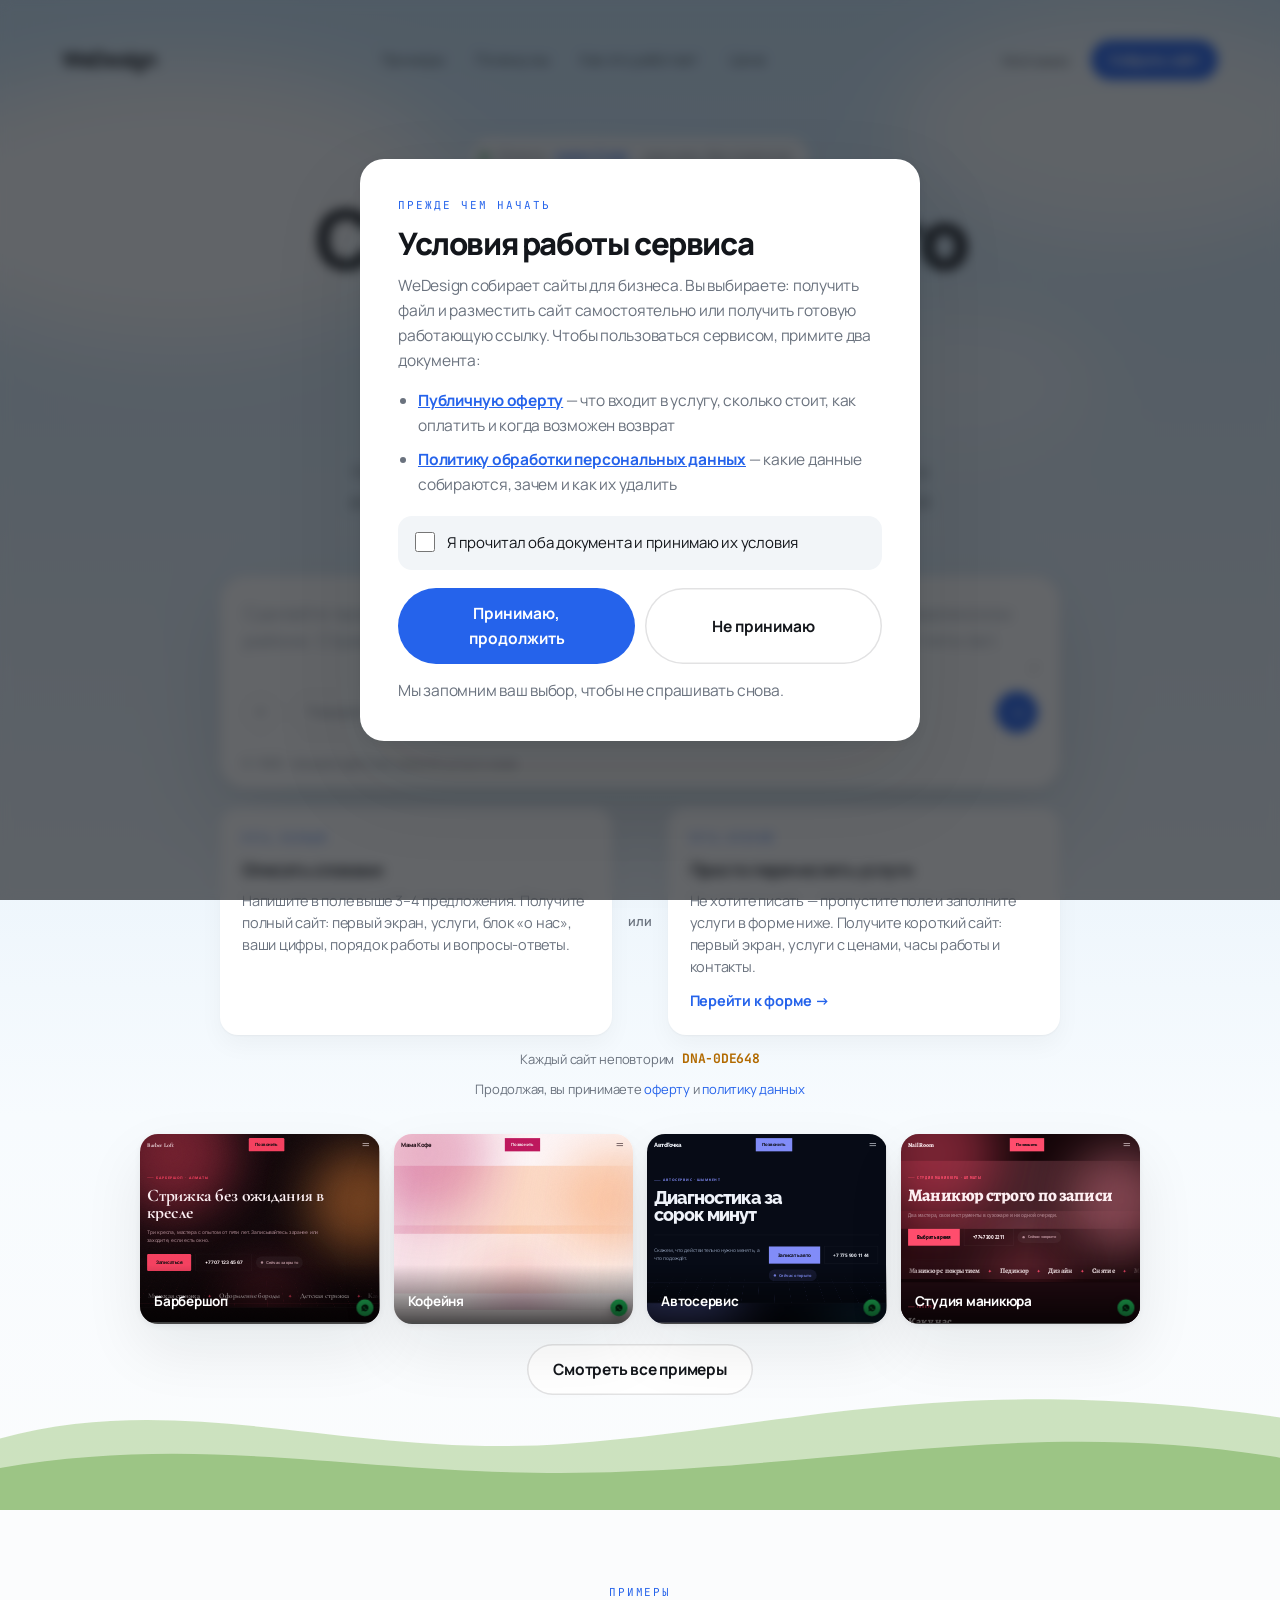
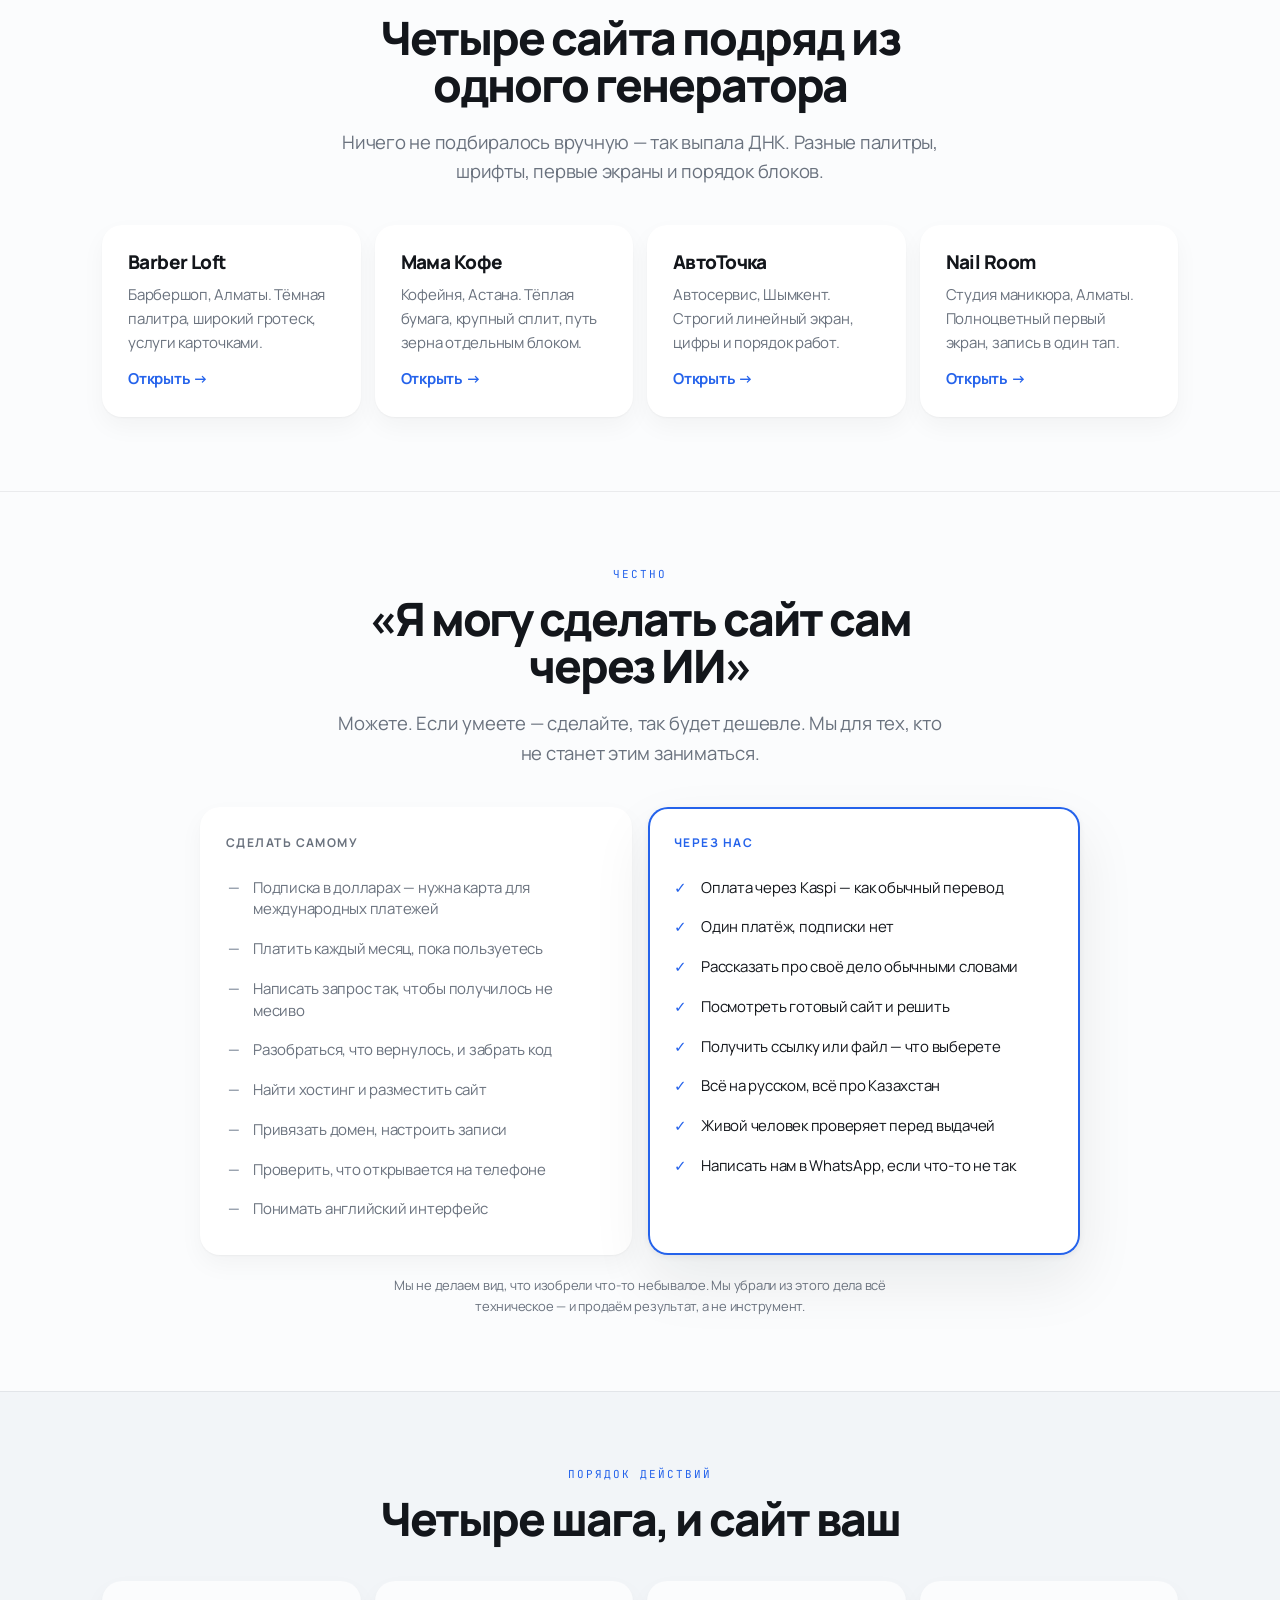
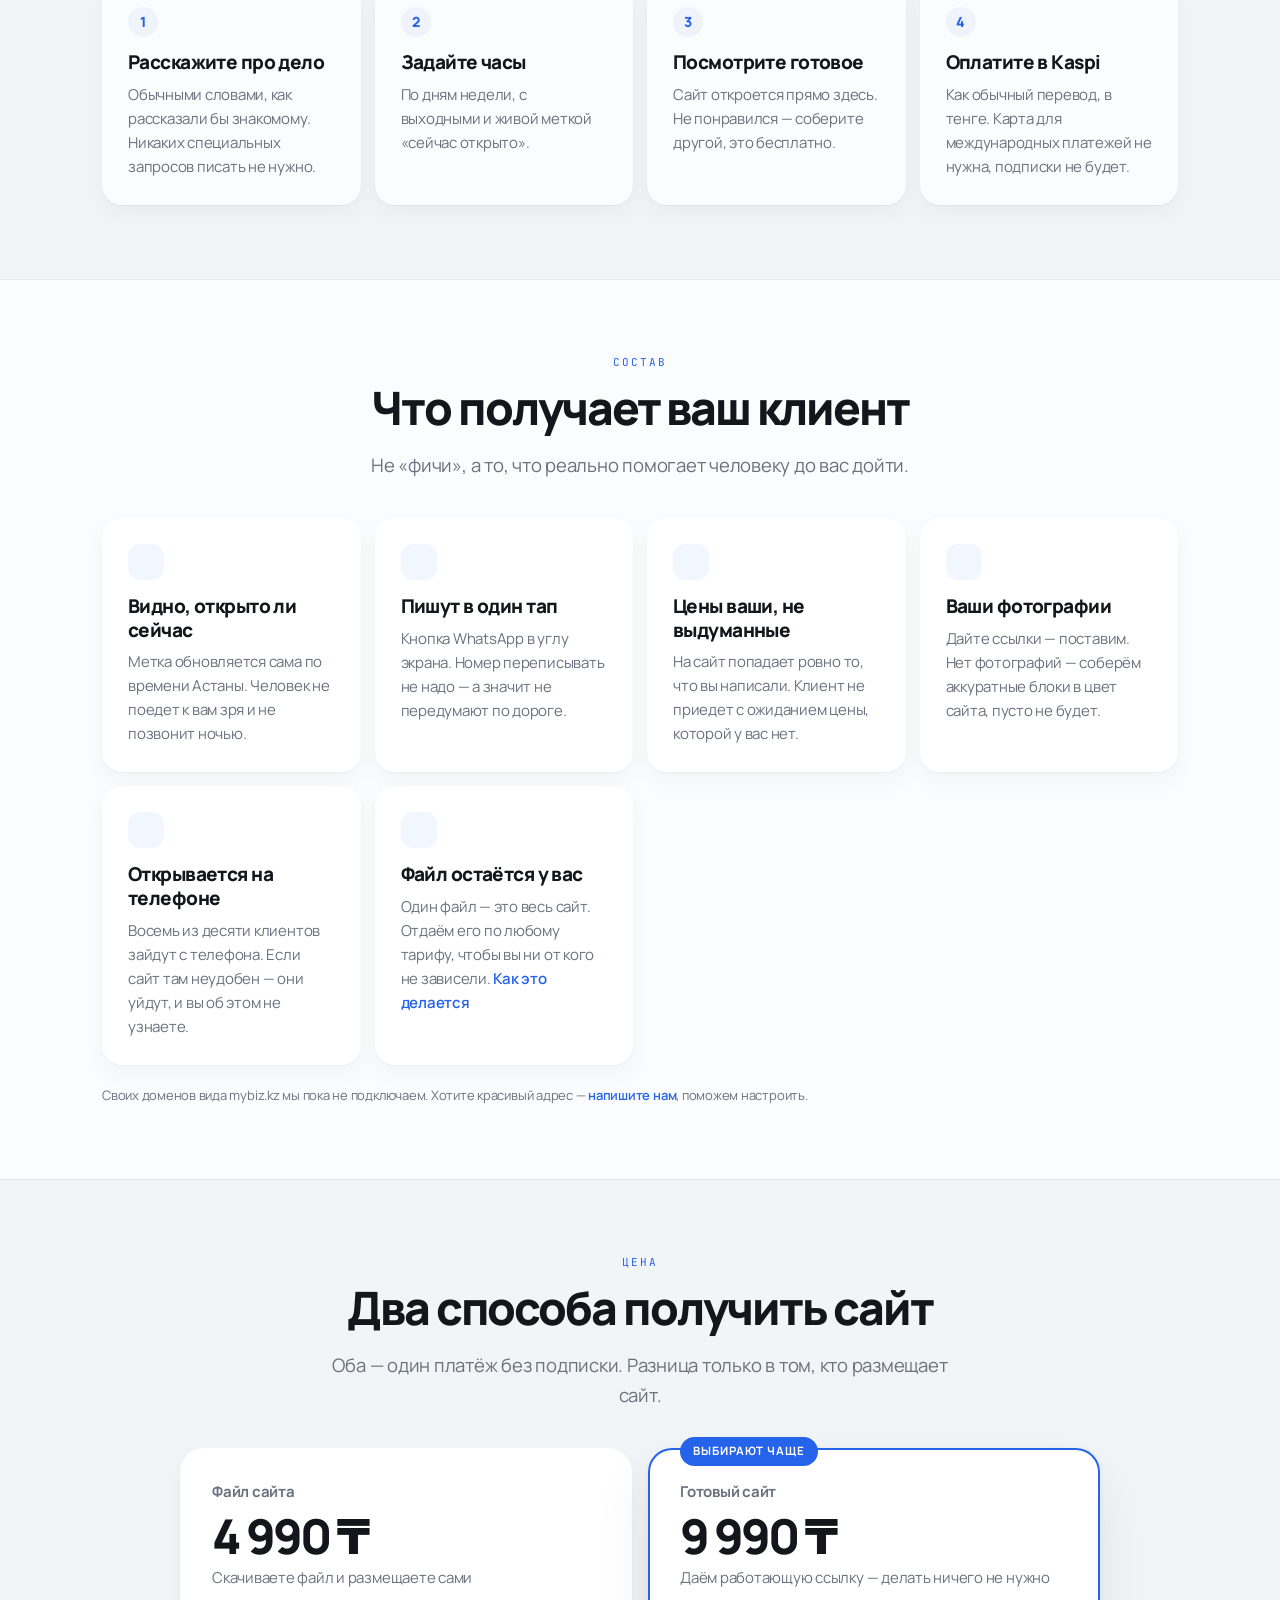
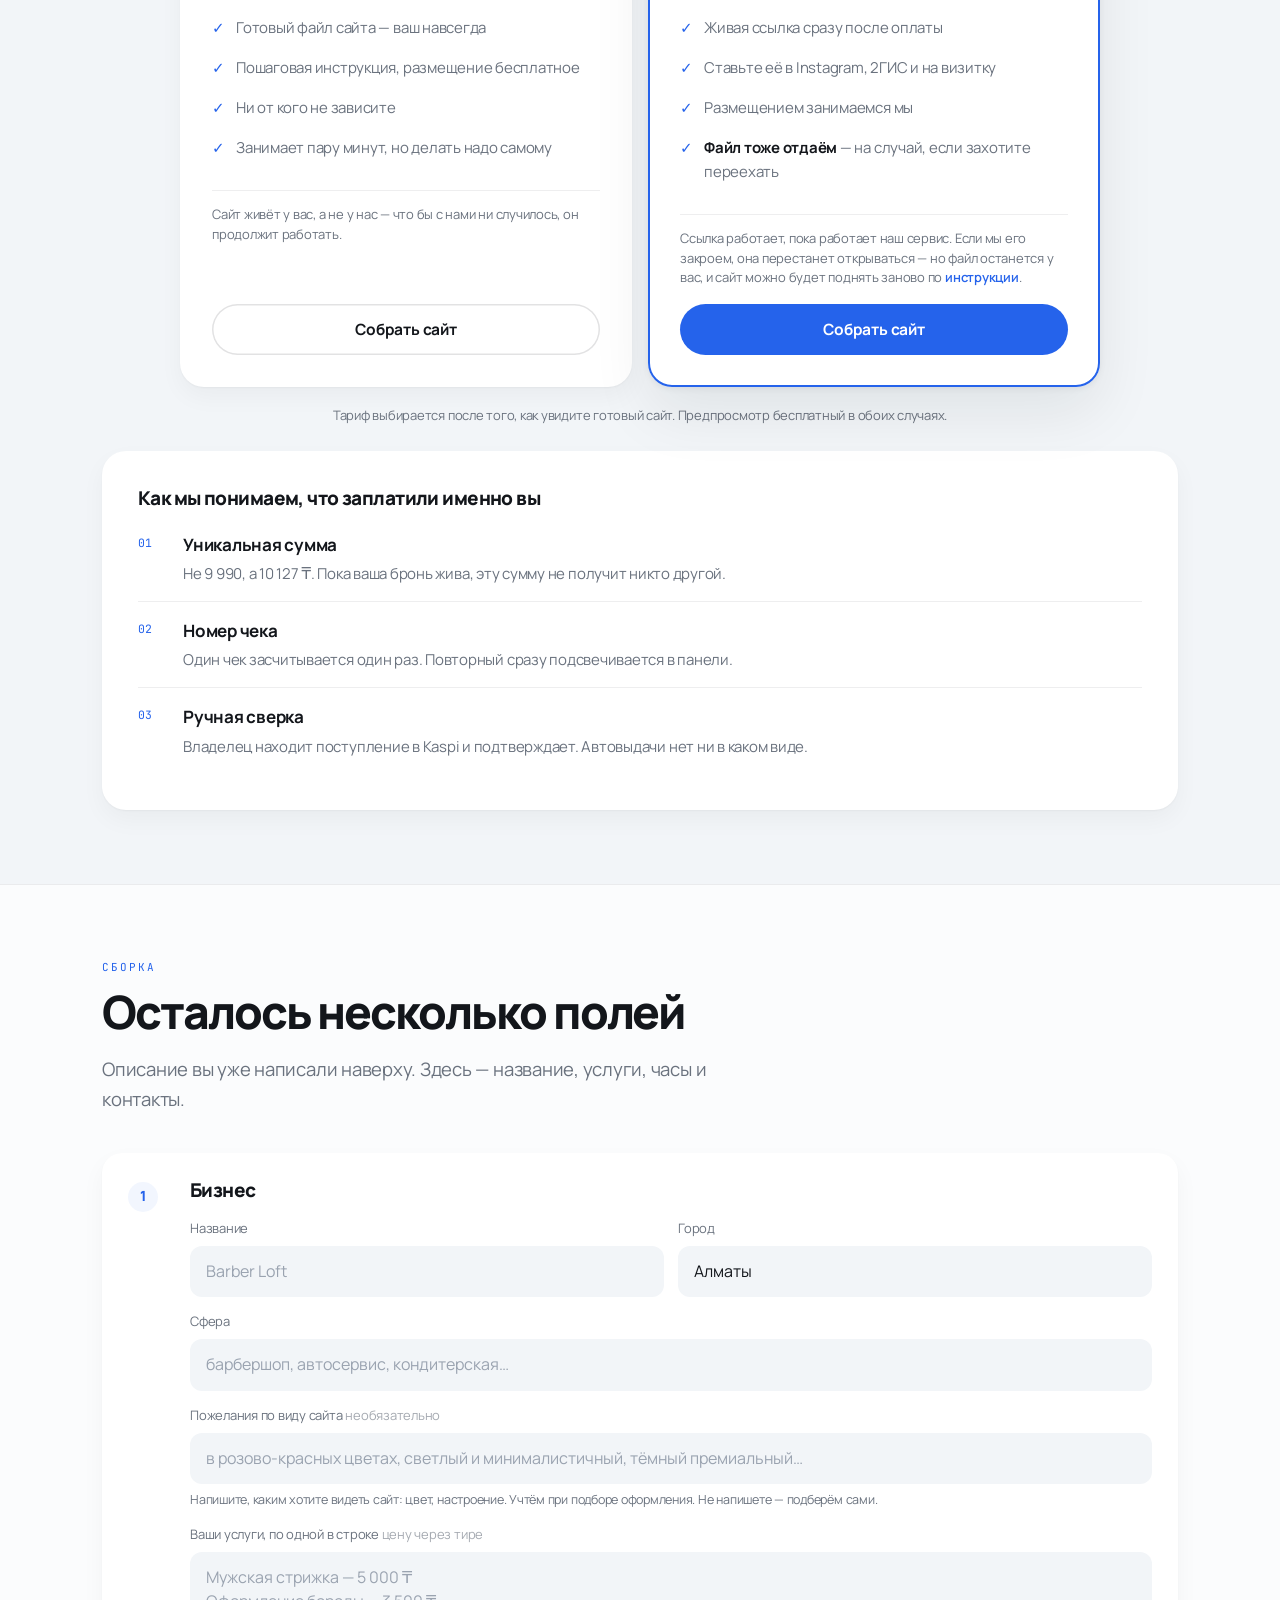
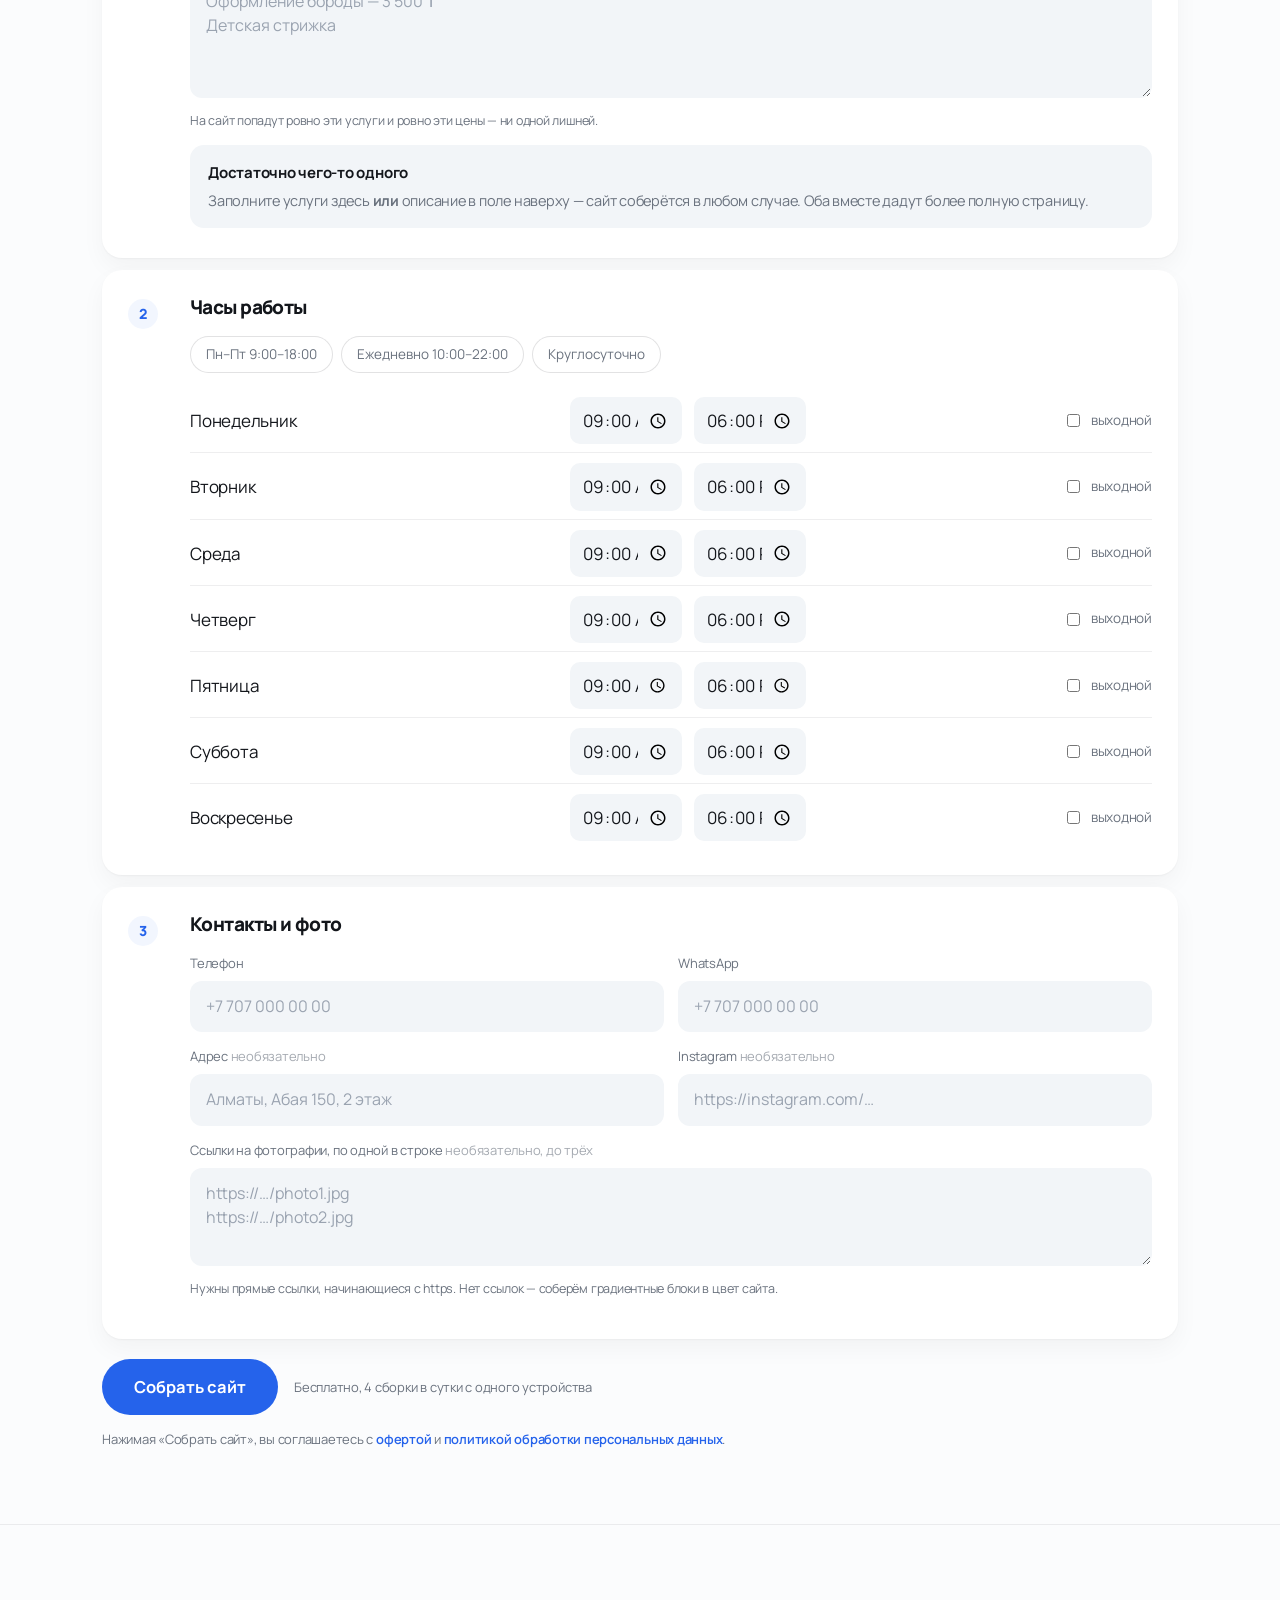
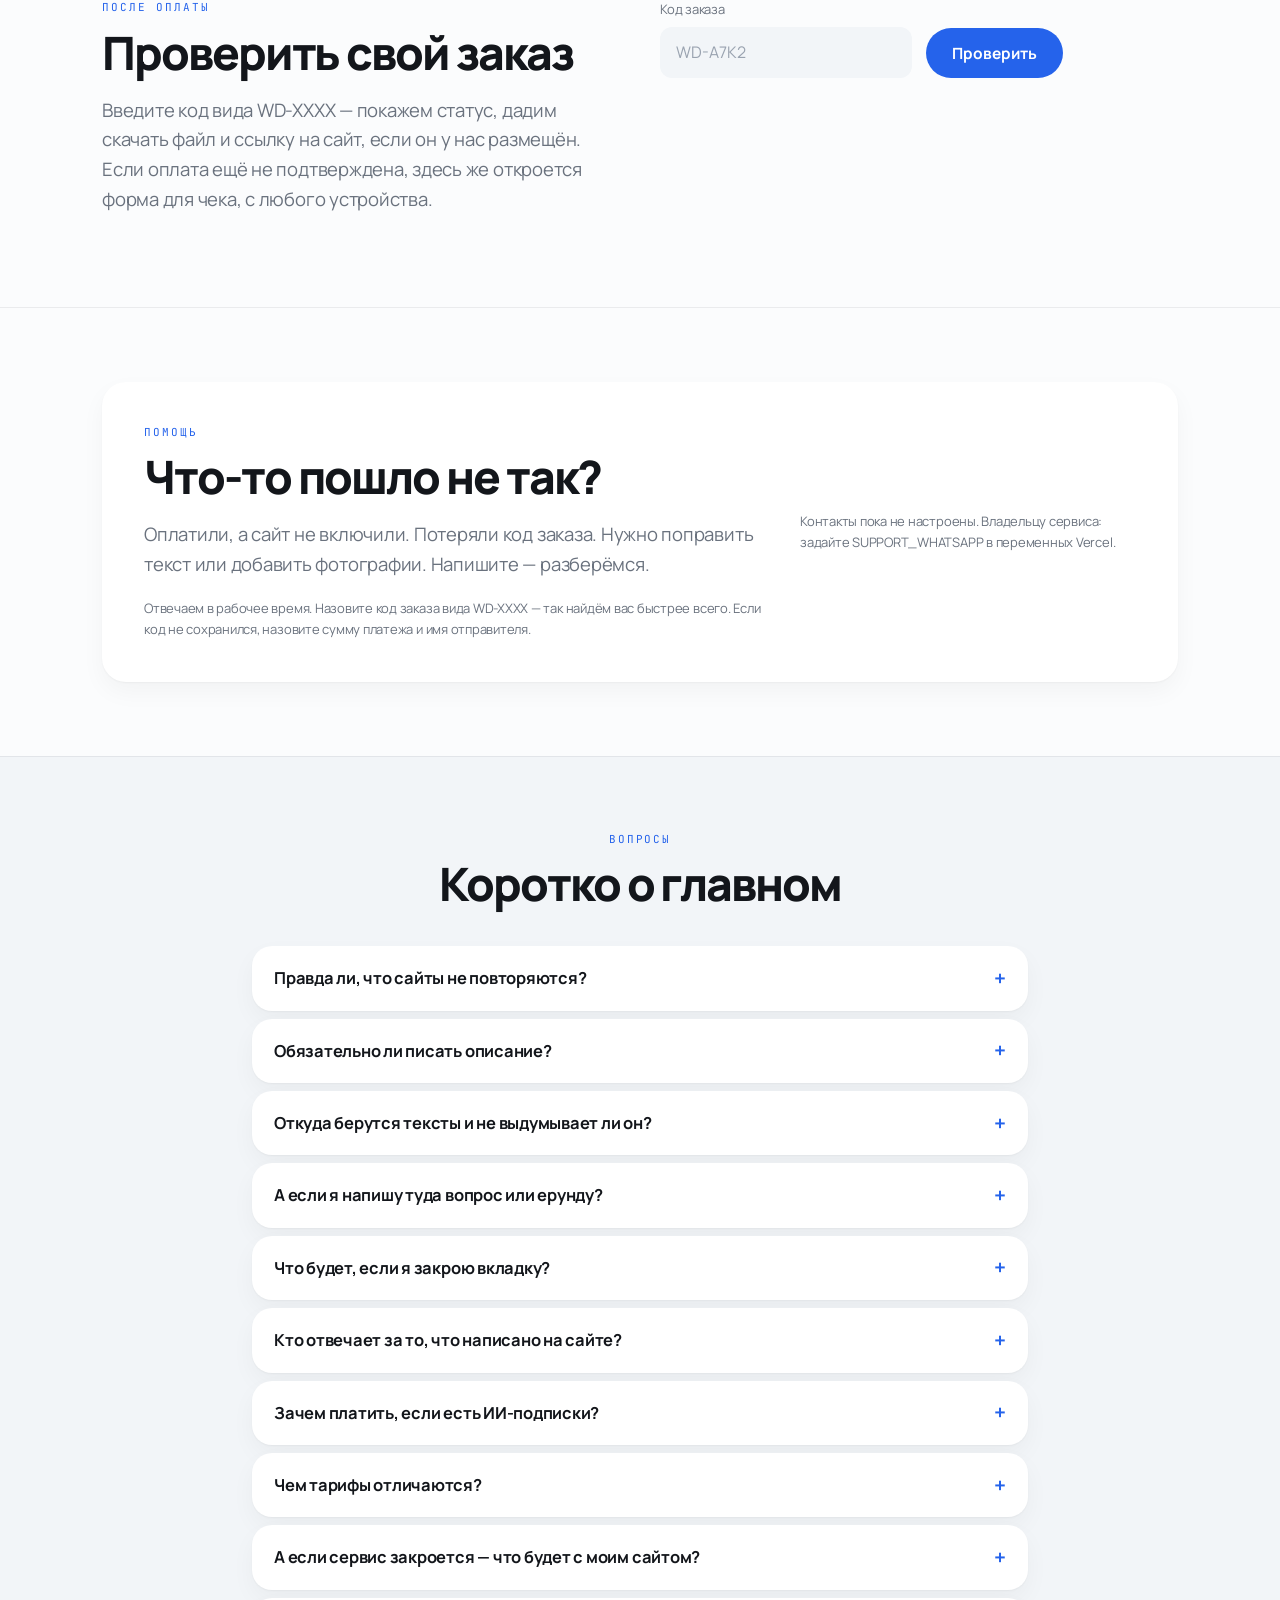
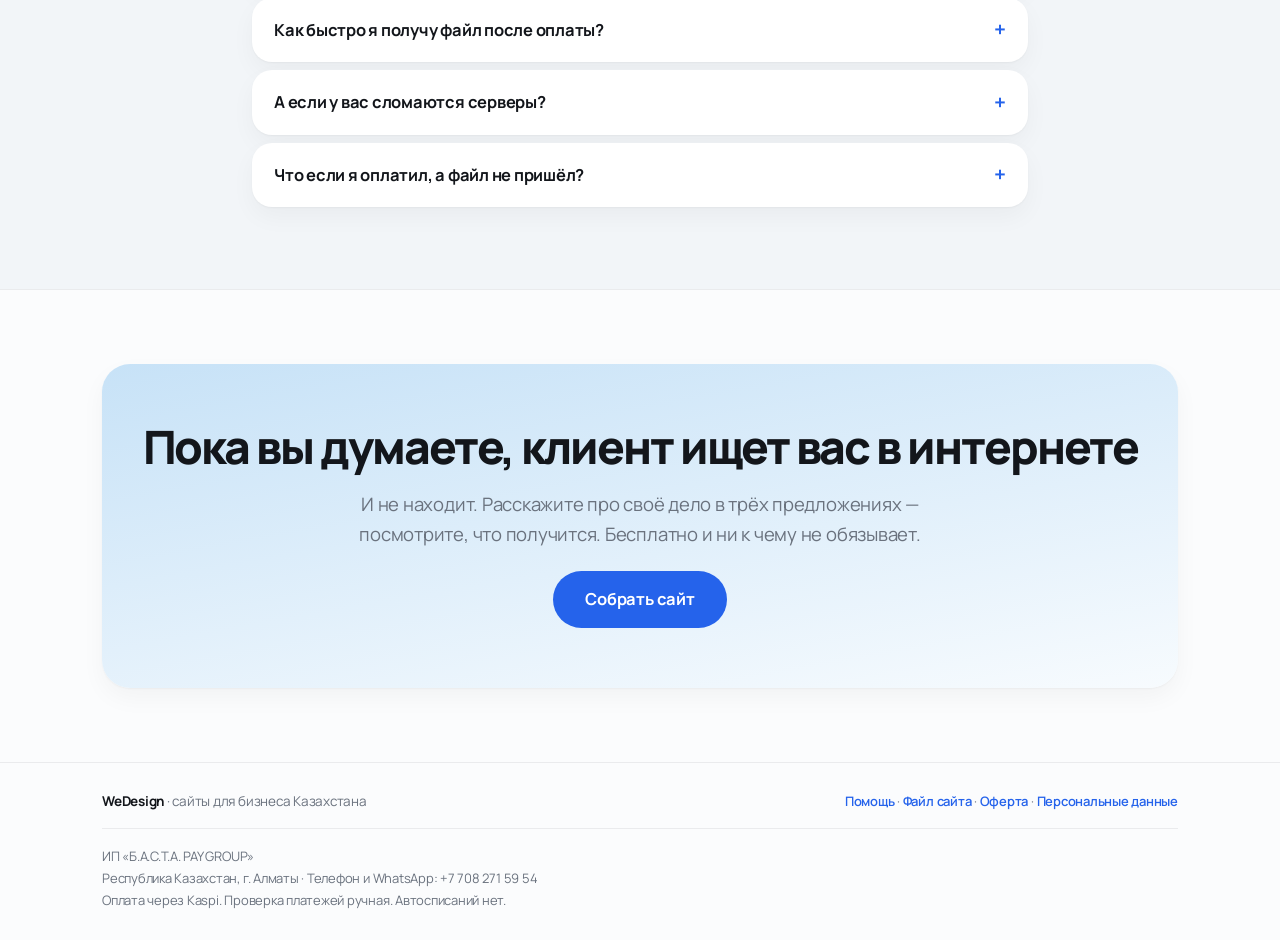
==== commit a9359214: "Add files via upload" ====
--- a/index.html
+++ b/index.html
@@ -478,7 +478,7 @@
 <section class="s soft line"><div class="w n">
   <div class="head c rv"><span class="k">Вопросы</span><h2>Коротко о главном</h2></div>
   <div class="rv">
-    <details><summary>Правда ли, что сайты не повторяются?</summary><p>Да. Меняется не только цвет: палитра, пара шрифтов, тип первого экрана, характер движения, скругления, порядок блоков и сама раскладка внутри них — услуги могут быть карточками, строками, нумерованным списком или прайс-листом, «о нас» — сплитом, по центру или крупной цитатой. Каждая выпавшая комбинация записывается, и второй раз она не выпадет.</p></details>
+    <details><summary>Правда ли, что сайты не повторяются?</summary><p>Да. Меняется не только цвет: палитра, шрифты, тип первого экрана, объёмный слой за ним (парящий шар, лента, уходящая сетка), характер движения, раскладка блоков и их порядок. Услуги могут быть карточками, строками, нумерованным списком или прайс-листом; «о нас» — сплитом, по центру или крупной цитатой. Каждая выпавшая комбинация записывается, и второй раз она не выпадет.</p></details>
     <details><summary>Обязательно ли писать описание?</summary><p>Нет. Достаточно чего-то одного: либо описания дела, либо списка услуг. Только с услугами получится короткий сайт — первый экран, услуги с ценами, часы работы и контакты. С описанием добавятся блок «о нас», ваши цифры вроде «3 кресла», порядок работы и вопросы-ответы. Ничего выдуманного в обоих случаях не появится.</p></details>
     <details><summary>Откуда берутся тексты и не выдумывает ли он?</summary><p>Услуги и цены берутся только из вашего списка — что написали, то и будет. Цифры вроде «3 кресла» попадают на сайт, только если они есть в вашем описании: сервер сверяет каждую и выкидывает те, которых вы не называли.</p></details>
     <details><summary>А если я напишу туда вопрос или ерунду?</summary><p>Сайт не соберётся. Здесь собираются страницы для бизнеса, а не отвечают на вопросы: если в поле не описание дела, вы получите просьбу описать своё дело, и попытка не будет потрачена.</p></details>
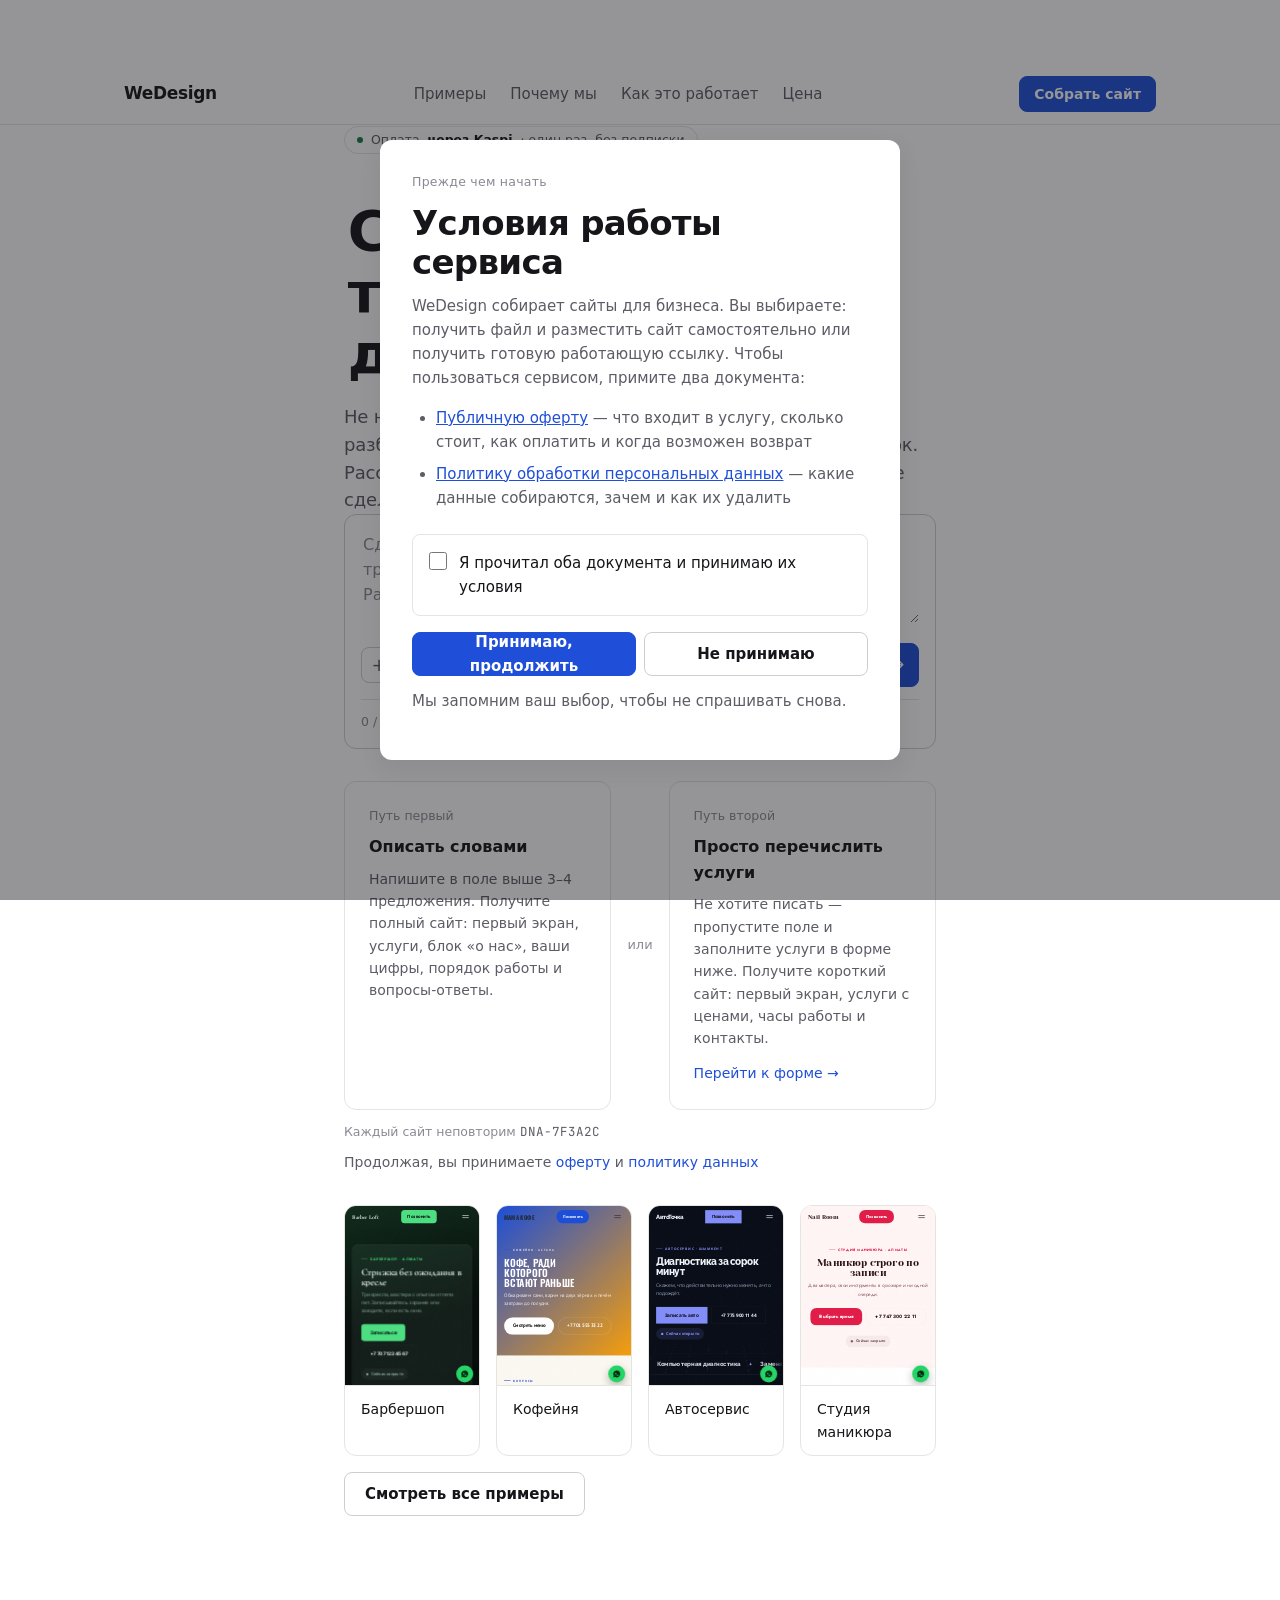
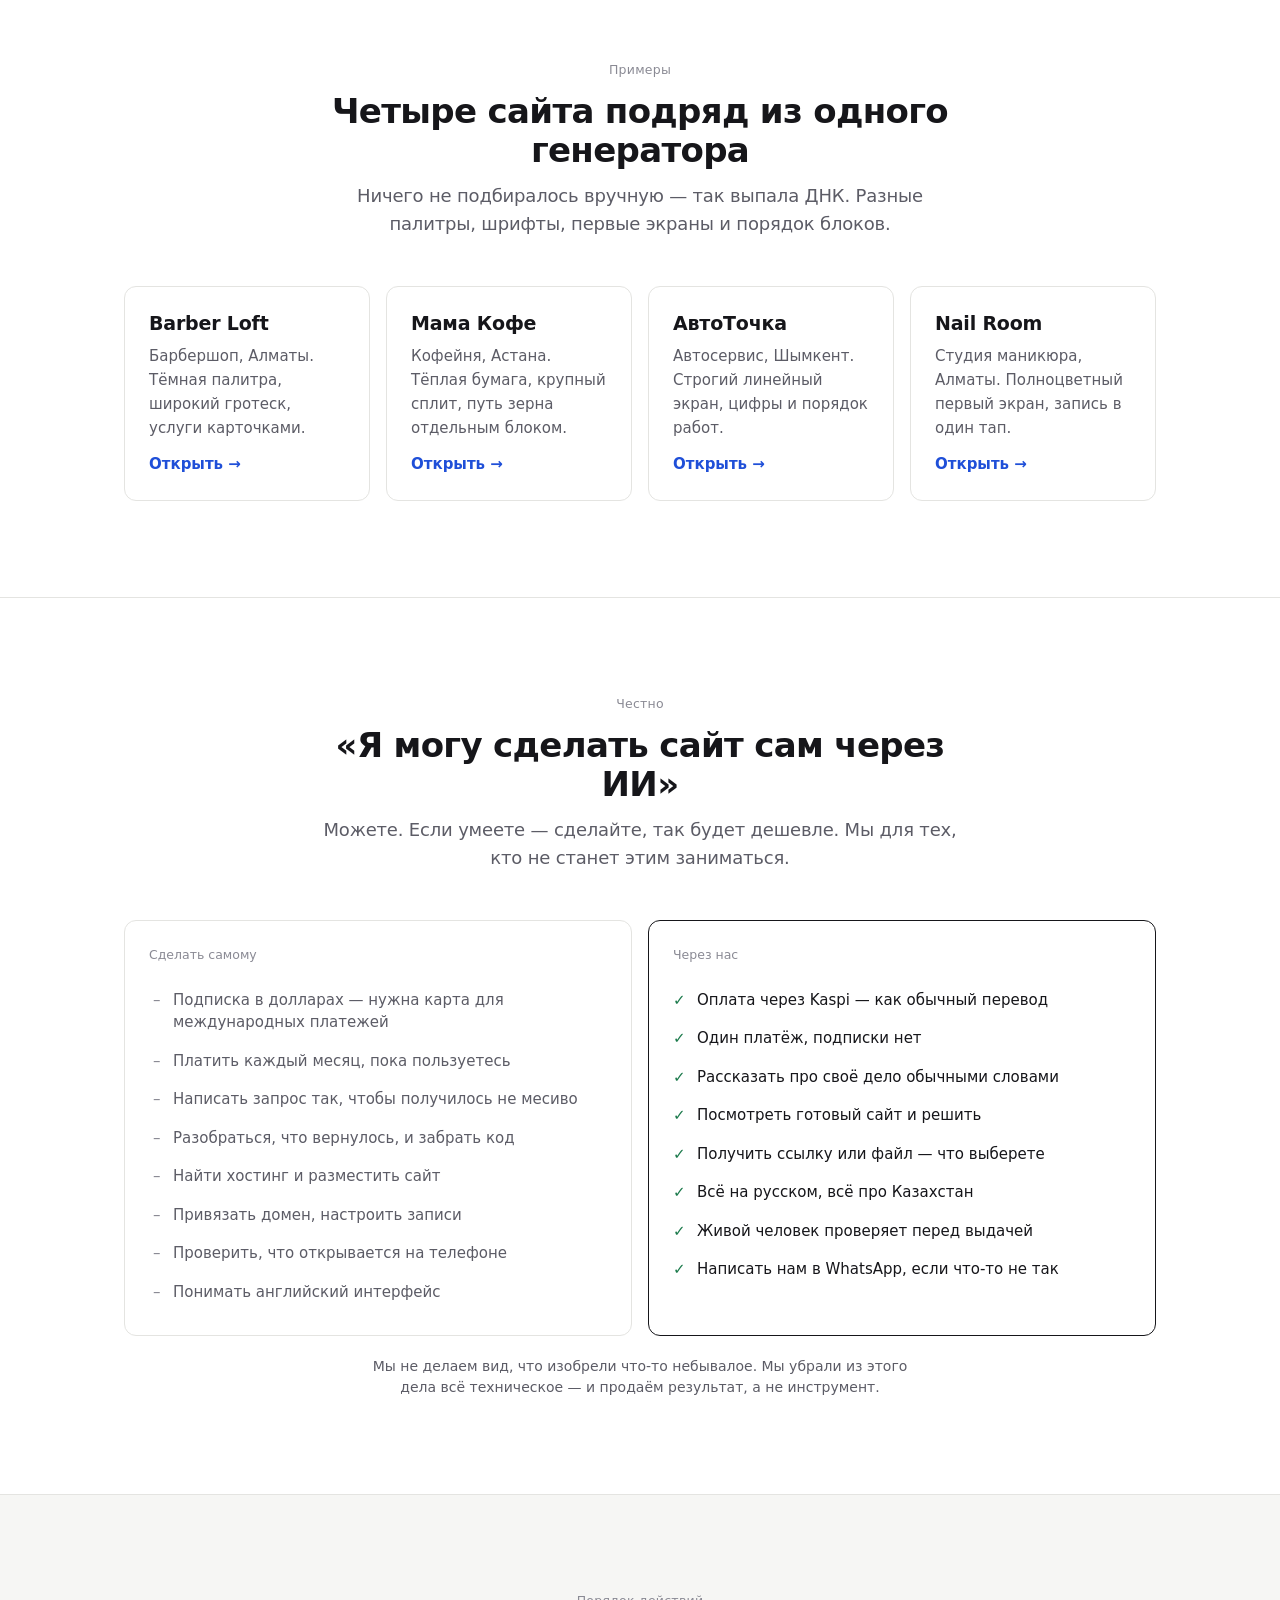
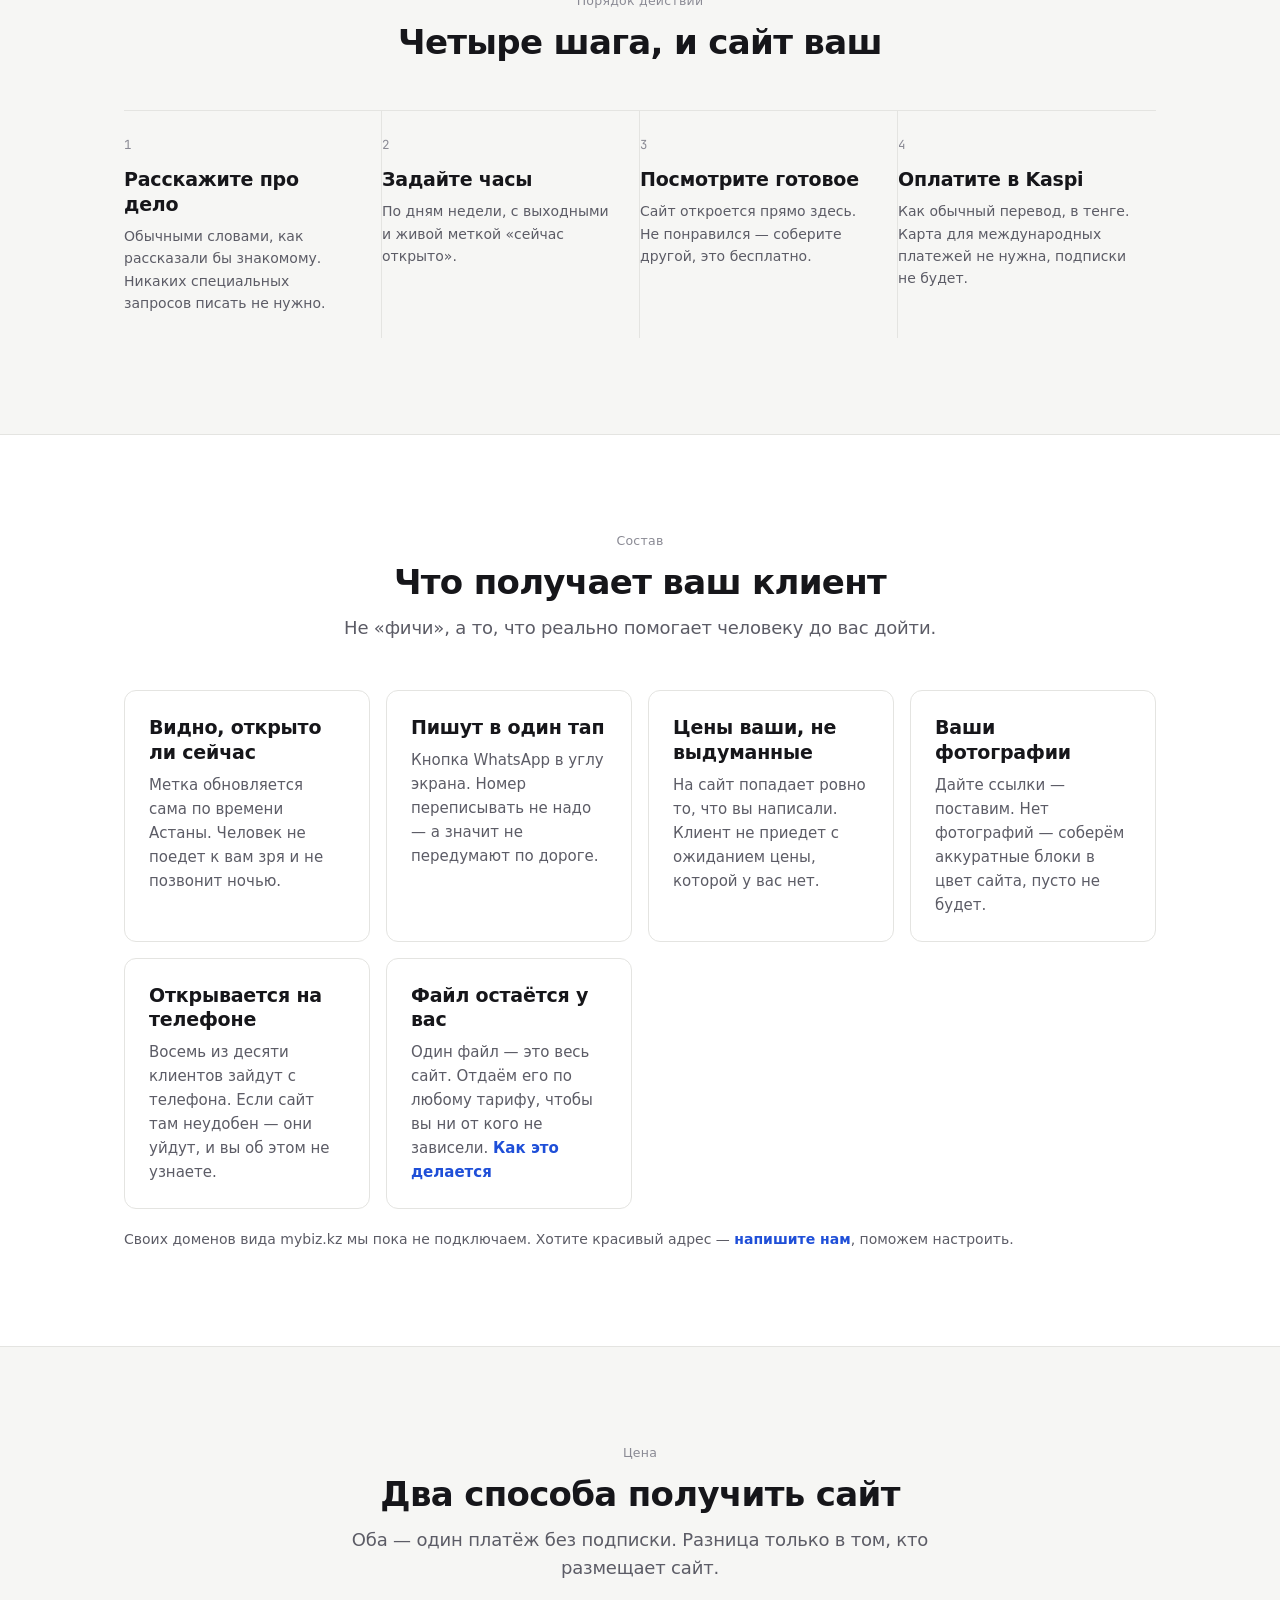
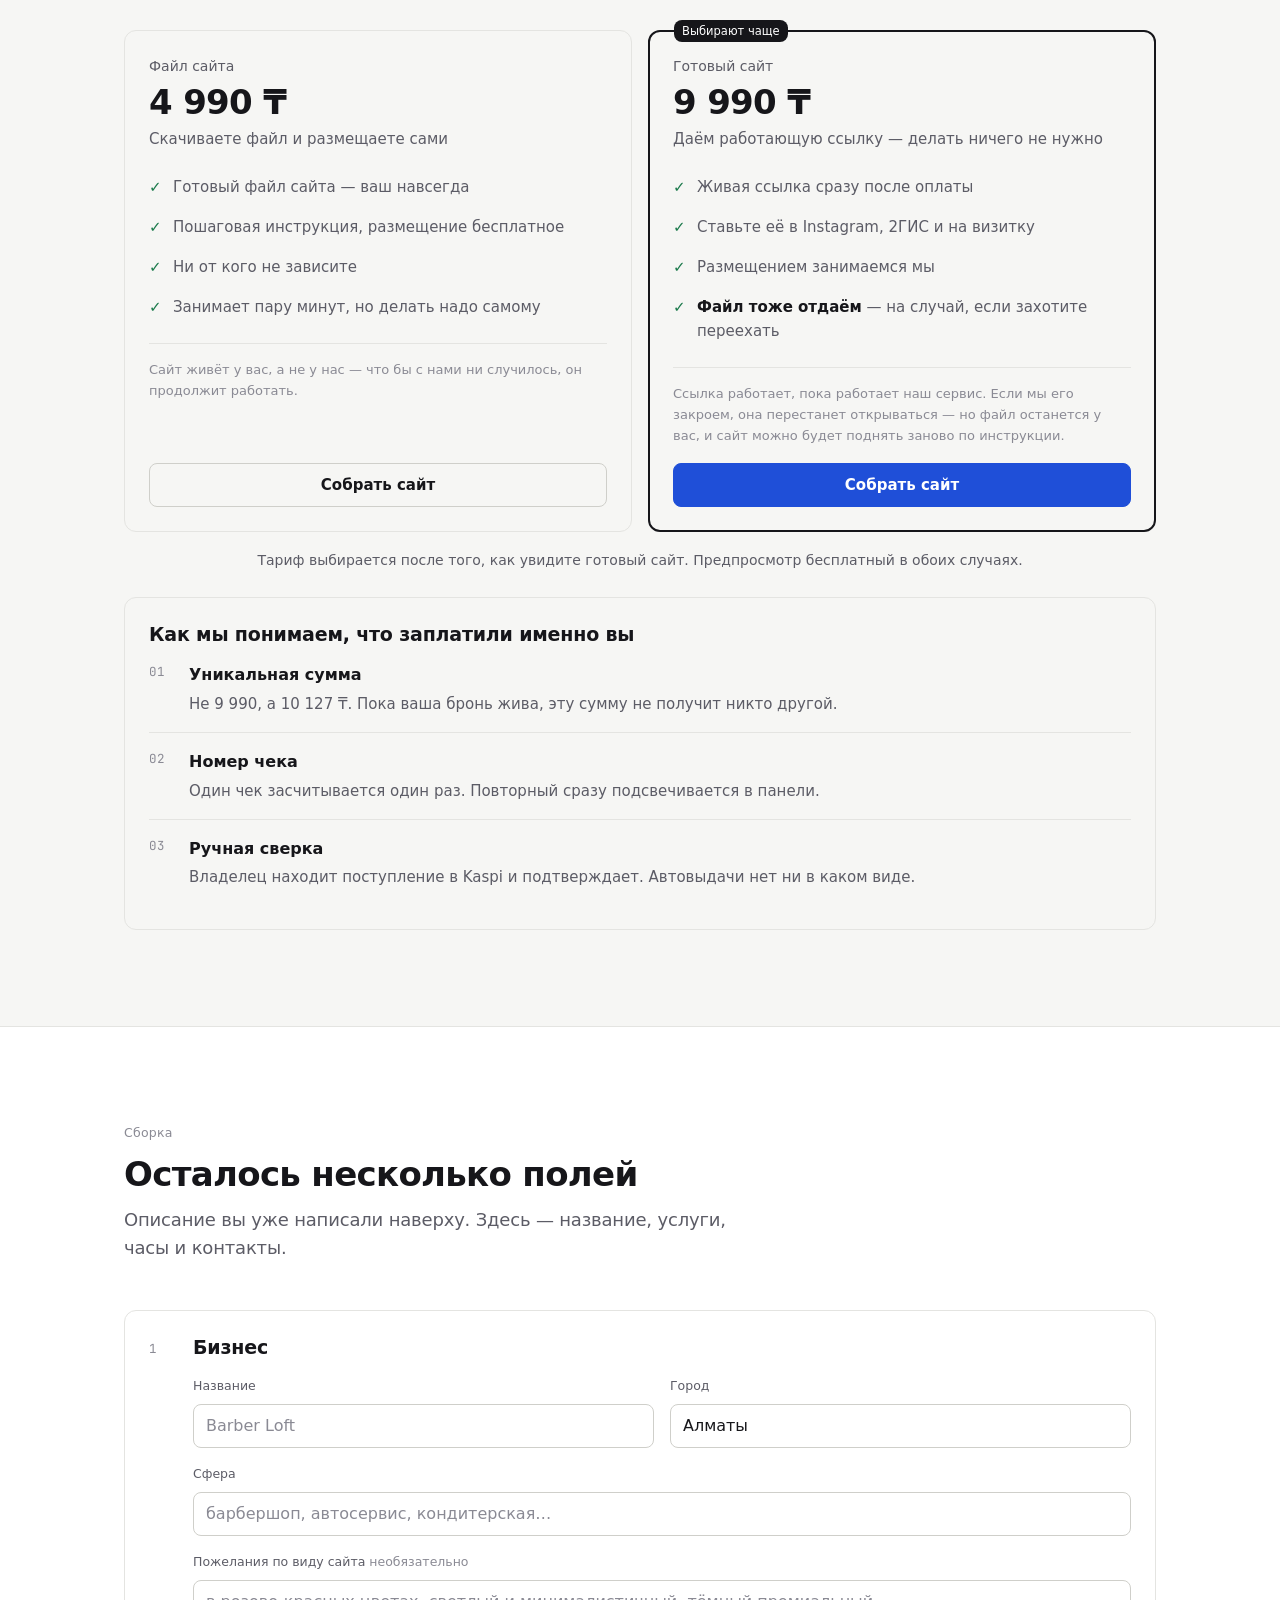
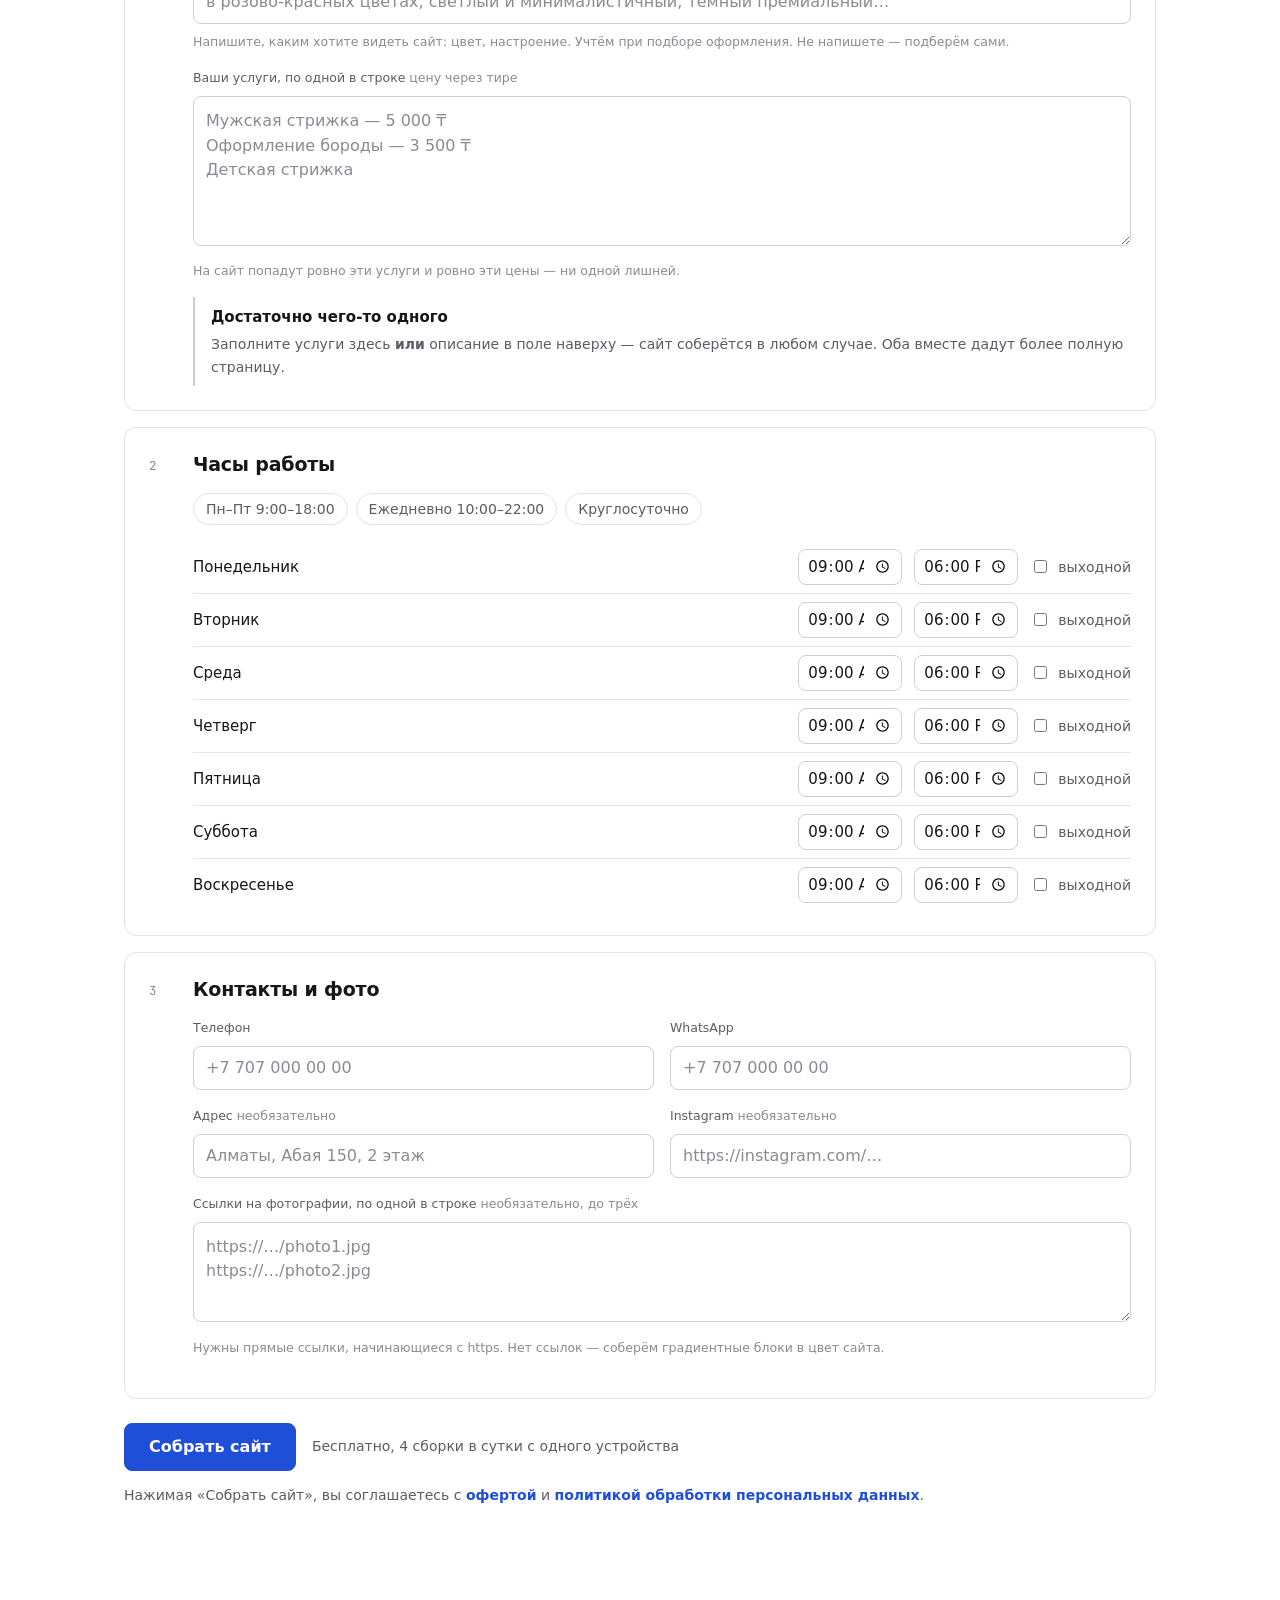
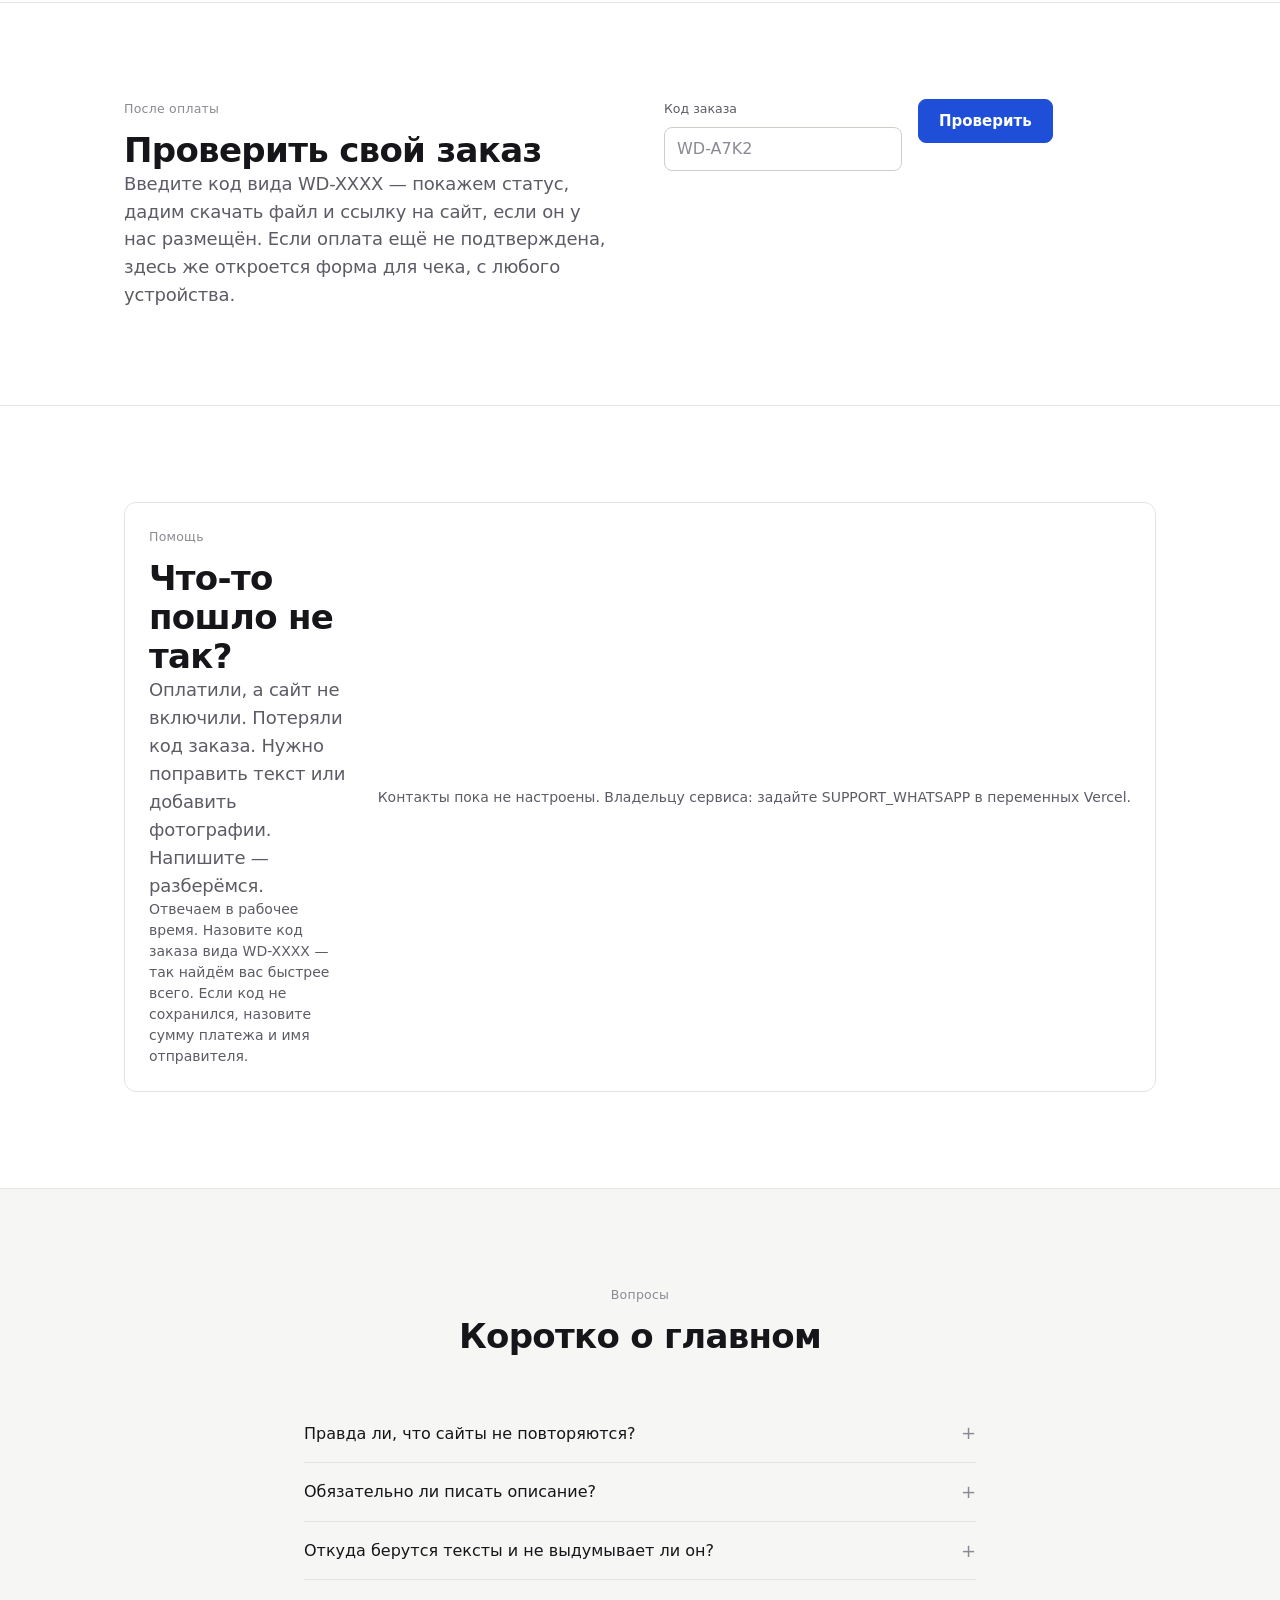
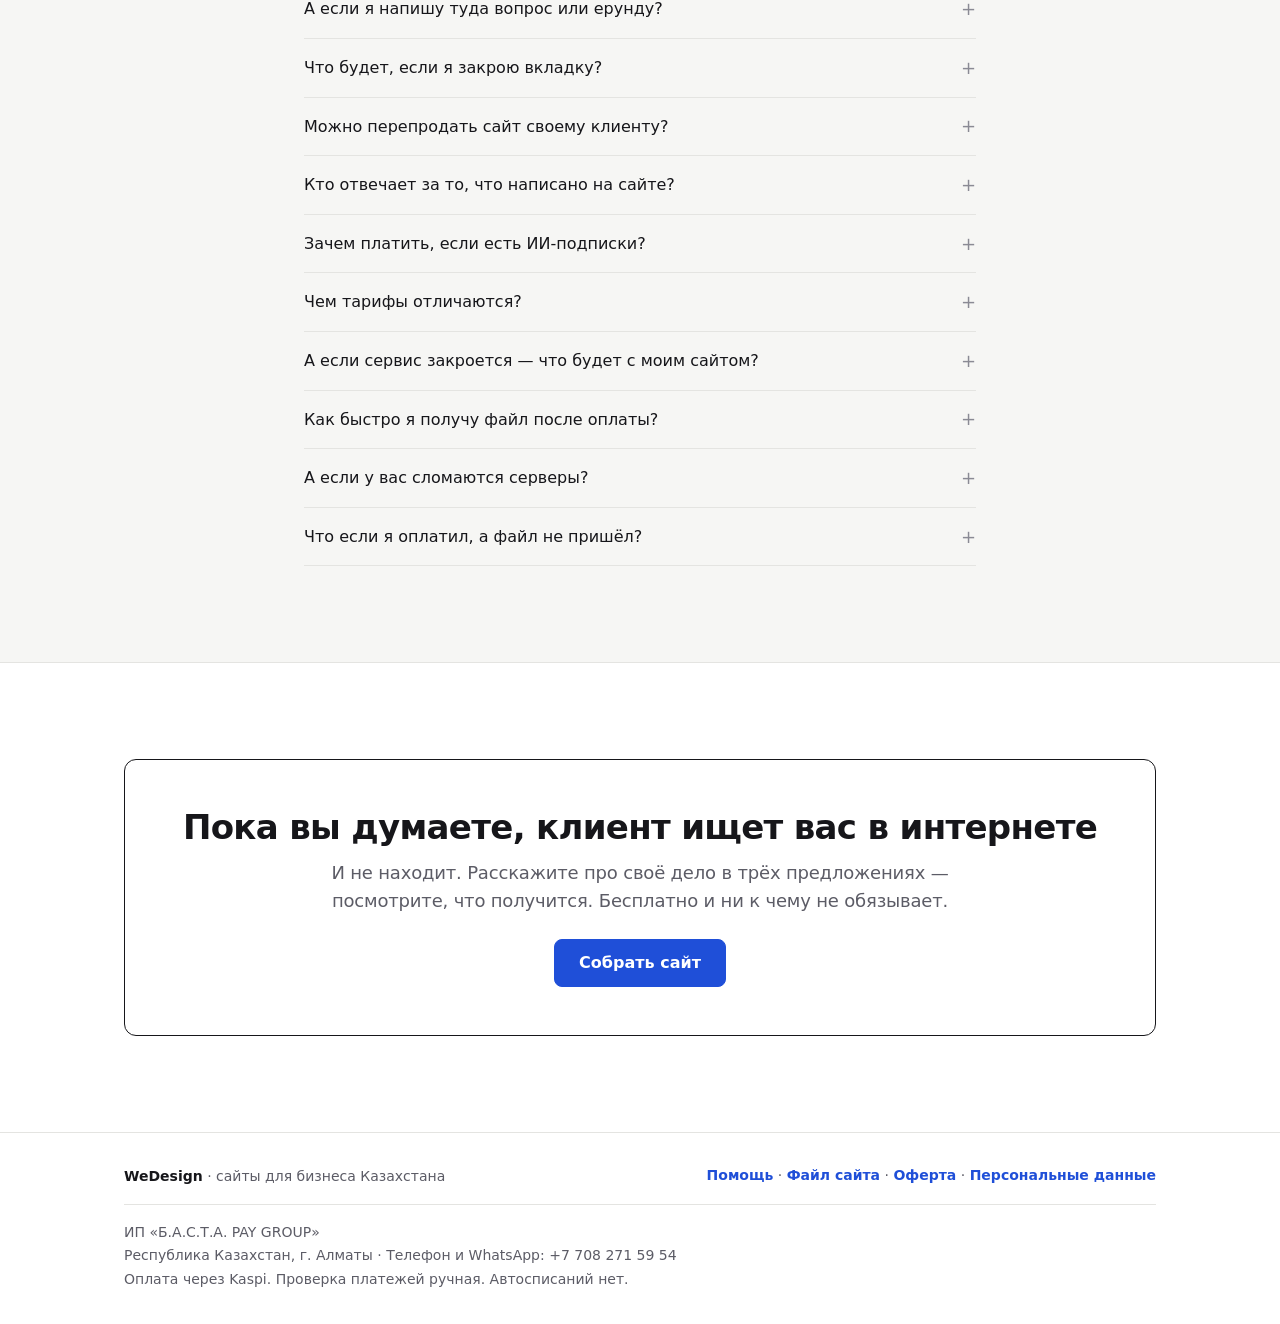
==== commit 4988e74d: "Add files via upload" ====
--- a/index.html
+++ b/index.html
@@ -61,22 +61,14 @@
 
 <!-- ═════ первый экран ═════ -->
 <header class="hero">
-  <div class="sky"><i></i><i></i><i></i><i></i></div>
-  <svg class="hills" viewBox="0 0 1440 220" preserveAspectRatio="none" aria-hidden="true">
-    <path d="M0 138c210-58 392 24 638 6s430-84 802-30v106H0z" fill="#A8CE8C" opacity=".55"/>
-    <path d="M0 172c250-44 430 16 706 4s470-60 734-16v60H0z" fill="#8CBB72" opacity=".75"/>
-  </svg>
 
   <nav class="nav"><div class="in">
     <a class="brand" href="/">WeDesign</a>
     <div class="links">
       <a href="#examples">Примеры</a><a href="#why">Почему мы</a><a href="#how">Как это работает</a><a href="#price">Цена</a>
     </div>
-    <div class="nav-right">
-      <a class="txt" href="#check">Мой заказ</a>
-      <a class="btn sm" href="#build">Собрать сайт</a>
-      <button class="burger" aria-label="Меню"><i></i><i></i></button>
-    </div>
+    <a class="btn sm" href="#build">Собрать сайт</a>
+    <button class="burger" aria-label="Меню"><i></i><i></i></button>
   </div></nav>
   <div class="menu">
     <a href="#examples">Примеры</a><a href="#why">Почему мы</a><a href="#how">Как это работает</a>
@@ -483,6 +475,7 @@
     <details><summary>Откуда берутся тексты и не выдумывает ли он?</summary><p>Услуги и цены берутся только из вашего списка — что написали, то и будет. Цифры вроде «3 кресла» попадают на сайт, только если они есть в вашем описании: сервер сверяет каждую и выкидывает те, которых вы не называли.</p></details>
     <details><summary>А если я напишу туда вопрос или ерунду?</summary><p>Сайт не соберётся. Здесь собираются страницы для бизнеса, а не отвечают на вопросы: если в поле не описание дела, вы получите просьбу описать своё дело, и попытка не будет потрачена.</p></details>
     <details><summary>Что будет, если я закрою вкладку?</summary><p>Ничего не потеряется. Собранный сайт хранится 30 дней и подтянется сам. С другого устройства — введите код заказа в блоке «Мой заказ».</p></details>
+    <details><summary>Можно перепродать сайт своему клиенту?</summary><p>Можно, мы это не запрещаем — многие так и делают. Но учтите: договор остаётся между нами и вами. Если вы пообещали своему клиенту то, чего мы не обещаем — бессрочную работу, поддержку, доработки, — это ваше обязательство, а не наше. Его претензии мы не рассматриваем и деньги вам за них не возвращаем. В скачанном файле нашего имени нет, так что выдать работу за свою вы сможете спокойно.</p></details>
     <details><summary>Кто отвечает за то, что написано на сайте?</summary><p>Вы. Мы размещаем ровно те сведения, которые вы указали: услуги, цены, часы работы. Проверьте их перед оплатой — за достоверность отвечает владелец бизнеса. Если ваша деятельность требует лицензии, указывать её данные на сайте тоже ваша задача.</p></details>
     <details><summary>Зачем платить, если есть ИИ-подписки?</summary><p>Если вы умеете писать запросы, читать код и настраивать хостинг — не платите, сделайте сами, так выйдет дешевле. Мы для других: для тех, у кого нет карты для долларовых подписок, кто не хочет разбираться в английских интерфейсах и кому нужен результат, а не инструмент. Плюс наш платёж разовый, а подписка — каждый месяц.</p></details>
     <details><summary>Чем тарифы отличаются?</summary><p>По тарифу «Готовый сайт» за 9 990 ₸ мы размещаем сайт сами и даём вам работающую ссылку — делать ничего не нужно. По тарифу «Файл сайта» за 4 990 ₸ вы получаете файл и размещаете его сами: это бесплатно и занимает пару минут по <a href="/fayl.html" style="color:var(--ac);font-weight:600">инструкции</a>. Файл отдаём в обоих случаях.</p></details>
--- a/assets/style.css
+++ b/assets/style.css
@@ -1,346 +1,375 @@
-/* WeDesign — светлый воздушный лендинг.
-   Небо и холмы фоном, всё по центру, мягкие белые карточки, синий акцент. */
+/* WeDesign — вёрстка по DESIGN.md.
+   Правила там, значения здесь. Отступы только из шкалы, теней нет,
+   акцент только на кликабельном. */
 
 :root{
-  --sky-1:#C7E2F7; --sky-2:#E4F0FA; --sky-3:#F7FBFE;
-  --hill-1:#A8CE8C; --hill-2:#8CBB72;
-  --paper:#FBFCFD; --card:#FFFFFF; --soft:#F2F5F8;
-  --ink:#13161B; --mu:#6A727E; --line:#13161B12; --line2:#13161B1F;
-  --ac:#2563EB; --ac-d:#1D4ED8; --ac-s:#2563EB0F;
-  --amber:#B26A00; --ok:#15803D; --danger:#B3271B;
-  --r:20px; --r-s:14px; --maxw:1120px;
-  --sh-1:0 1px 2px #13161B0A, 0 10px 24px #13161B0A;
-  --sh-2:0 2px 6px #13161B0F, 0 26px 60px #13161B14;
-  --sh-3:0 4px 10px #13161B12, 0 40px 90px #13161B1F;
+  /* цвет */
+  --bg:#FFFFFF;
+  --bg-alt:#F6F6F4;
+  --ink:#16161A;
+  --ink-2:#5C5C66;
+  --ink-3:#8A8A94;
+  --line:#E4E4E1;
+  --line-2:#CFCFCA;
+  --ac:#1F4FD8;
+  --ac-soft:#1F4FD80D;
+  --ok:#1B7A4B;
+  --warn:#9A6300;
+  --err:#B3261E;
+
+  /* отступы, кратно 4 */
+  --s1:4px; --s2:8px; --s3:12px; --s4:16px; --s5:24px;
+  --s6:32px; --s7:48px; --s8:64px; --s9:96px;
+
+  /* радиусы */
+  --r-in:8px; --r-card:12px; --r-pill:999px;
+
+  /* единственная тень в проекте */
+  --shadow:0 8px 24px rgba(22,22,26,.08);
+
+  --maxw:1080px;
+
   /* совместимость с панелью админа */
-  --bg:var(--paper); --paper2:var(--soft); --surf:var(--card); --ink-2:var(--card);
-  --tx:var(--ink); --teal:var(--ac); --indigo:var(--ac); --ochre:var(--amber);
-}
+  --paper:var(--bg); --paper2:var(--bg-alt); --card:var(--bg); --surf:var(--bg);
+  --soft:var(--bg-alt); --mu:var(--ink-2); --tx:var(--ink); --line2:var(--line-2);
+  --teal:var(--ac); --indigo:var(--ac); --ochre:var(--warn); --danger:var(--err);
+  --amber:var(--warn); --ac-s:var(--ac-soft); --r:var(--r-card);
+  --sh-1:none; --sh-2:none; --sh-3:var(--shadow); --ac-d:#1A44BC;
+}
+
 *{box-sizing:border-box}
-/* Атрибут hidden должен скрывать элемент всегда — даже если у класса
-   задан display. Иначе окна и блоки не закрываются. */
+html{scroll-behavior:smooth;-webkit-text-size-adjust:100%}
+body{
+  margin:0;background:var(--bg);color:var(--ink);
+  font:400 16px/1.6 'Golos Text',system-ui,-apple-system,sans-serif;
+  -webkit-font-smoothing:antialiased;
+}
 [hidden]{display:none!important}
-html{scroll-behavior:smooth;-webkit-text-size-adjust:100%}
-body{margin:0;background:var(--paper);color:var(--ink);font:400 17px/1.6 'Manrope',system-ui,-apple-system,sans-serif;letter-spacing:-.014em;-webkit-font-smoothing:antialiased;overflow-x:hidden}
 img{display:block;max-width:100%}
 a{color:inherit;text-decoration:none}
-button,input,textarea{font:inherit}
-h1,h2,h3{font-weight:800;letter-spacing:-.045em;line-height:1.02;margin:0 0 .42em}
-h1{font-size:clamp(38px,6.6vw,82px);line-height:.98;letter-spacing:-.055em}
-h2{font-size:clamp(27px,3.6vw,46px)}
-h3{font-size:19px;letter-spacing:-.03em;line-height:1.24}
-p{margin:0 0 1em}
-.w{max-width:var(--maxw);margin:0 auto;padding:0 22px;position:relative;z-index:3}
-.w.n{max-width:820px}
-.mono{font-family:'JetBrains Mono',ui-monospace,monospace;font-variant-numeric:tabular-nums;letter-spacing:-.04em}
-.lead{font-size:18.5px;color:var(--mu);max-width:56ch}
-.micro{font-size:13px;color:var(--mu);margin:0}
-.k{font-family:'JetBrains Mono',monospace;font-size:11px;letter-spacing:.18em;text-transform:uppercase;color:var(--ac);display:block;margin-bottom:13px}
-:focus-visible{outline:2.5px solid var(--ac);outline-offset:2px;border-radius:8px}
-::selection{background:#2563EB1F}
+button,input,textarea,select{font:inherit;color:inherit}
+
+/* ——— типографика ——— */
+h1,h2,h3{font-weight:600;margin:0}
+h1{font-size:40px;line-height:1.1;letter-spacing:-.02em}
+h2{font-size:28px;line-height:1.15;letter-spacing:-.02em}
+h3{font-size:19px;line-height:1.3;letter-spacing:-.01em}
+p{margin:0}
+.lead{font-size:18px;line-height:1.55;letter-spacing:-.01em;color:var(--ink-2);max-width:64ch}
+.micro{font-size:14px;line-height:1.5;color:var(--ink-2);margin:0}
+.tiny{font-size:12.5px;line-height:1.45;color:var(--ink-3);letter-spacing:.02em}
+.mono{font-family:'JetBrains Mono',ui-monospace,monospace;font-variant-numeric:tabular-nums}
+.k{display:block;font-size:12.5px;font-weight:500;letter-spacing:.02em;color:var(--ink-3);margin-bottom:var(--s3)}
+:focus-visible{outline:2px solid var(--ac);outline-offset:2px;border-radius:var(--r-in)}
+::selection{background:#1F4FD81A}
+
+@media(min-width:800px){
+  h1{font-size:56px}
+  h2{font-size:34px}
+}
+
+.w{max-width:var(--maxw);margin:0 auto;padding:0 var(--s5)}
+.w.n{max-width:720px}
 
 /* ——— кнопки ——— */
-.btn{display:inline-flex;align-items:center;justify-content:center;gap:8px;background:var(--ac);color:#fff;padding:13px 26px;border-radius:999px;font-weight:700;font-size:15.5px;border:0;cursor:pointer;transition:background .18s,transform .18s,box-shadow .18s}
-.btn:hover{background:var(--ac-d);transform:translateY(-1px);box-shadow:0 10px 24px #2563EB33}
-.btn:disabled{opacity:.5;cursor:progress;transform:none;box-shadow:none}
-.btn.o{background:var(--card);color:var(--ink);box-shadow:inset 0 0 0 1.5px var(--line2)}
-.btn.o:hover{background:var(--card);box-shadow:inset 0 0 0 1.5px var(--ac);color:var(--ac)}
-.btn.dark{background:var(--ink)}
-.btn.dark:hover{background:#000;box-shadow:0 10px 24px #13161B2E}
-.btn.sm{padding:9px 18px;font-size:14px}
-.btn.lg{padding:15px 32px;font-size:16.5px}
-.btn-ghost{background:var(--card);color:var(--ink);box-shadow:inset 0 0 0 1.5px var(--line2)}
-.btn-ghost:hover{color:var(--ac);box-shadow:inset 0 0 0 1.5px var(--ac)}
-.btn-sm{padding:9px 18px;font-size:14px}
-.chip-btn{background:var(--card);border:1px solid var(--line2);border-radius:999px;padding:7px 15px;font-size:13.5px;color:var(--mu);cursor:pointer}
+.btn{
+  display:inline-flex;align-items:center;justify-content:center;gap:var(--s2);
+  height:44px;padding:0 20px;border:1px solid var(--ac);border-radius:var(--r-in);
+  background:var(--ac);color:#fff;font-size:15px;font-weight:600;cursor:pointer;
+  transition:background .15s ease,border-color .15s ease;
+}
+.btn:hover{background:#1A44BC;border-color:#1A44BC}
+.btn:disabled{opacity:.45;cursor:progress}
+.btn.o{background:transparent;color:var(--ink);border-color:var(--line-2)}
+.btn.o:hover{background:transparent;border-color:var(--ink);color:var(--ink)}
+.btn.sm{height:36px;padding:0 14px;font-size:14px}
+.btn.lg{height:48px;padding:0 24px;font-size:16px}
+.btn.dark{background:var(--ink);border-color:var(--ink)}
+.btn.dark:hover{background:#000;border-color:#000}
+.link{color:var(--ac);font-weight:500}
+.link:hover{text-decoration:underline}
+/* старые имена для панели */
+.btn-ghost{background:transparent;color:var(--ink);border-color:var(--line-2)}
+.btn-ghost:hover{background:transparent;border-color:var(--ink)}
+.btn-sm{height:36px;padding:0 14px;font-size:14px}
+.chip-btn{height:36px;padding:0 14px;border:1px solid var(--line-2);border-radius:var(--r-pill);background:transparent;color:var(--ink-2);font-size:14px;cursor:pointer}
 .chip-btn:hover{border-color:var(--ac);color:var(--ac)}
 
 /* ——— шапка ——— */
-.nav{position:sticky;top:0;z-index:40;padding:14px 0;transition:background .3s,box-shadow .3s,padding .3s}
-.nav.stuck{background:#FBFCFDE0;backdrop-filter:blur(18px);box-shadow:0 1px 0 var(--line);padding:9px 0}
-.nav .in{max-width:1200px;margin:0 auto;padding:0 22px;display:flex;align-items:center;justify-content:space-between;gap:16px}
-.brand{font-weight:800;font-size:21px;letter-spacing:-.06em}
-.links{display:flex;gap:4px;font-size:15px}
-.links a{color:var(--ink);opacity:.72;padding:8px 13px;border-radius:999px}
-.links a:hover{opacity:1;background:#13161B0A}
-.nav-right{display:flex;align-items:center;gap:10px}
-.nav-right .txt{font-size:14.5px;color:var(--ink);opacity:.72;padding:8px 12px}
-.burger{display:none;background:none;border:0;color:inherit;width:42px;height:42px;cursor:pointer}
-.burger i{display:block;width:20px;height:2px;background:currentColor;margin:5px auto}
-.menu{position:fixed;inset:0;z-index:39;background:var(--paper);display:none;flex-direction:column;align-items:center;justify-content:center;gap:6px}
+.nav{position:sticky;top:0;z-index:40;background:var(--bg);border-bottom:1px solid var(--line)}
+.nav .in{max-width:var(--maxw);margin:0 auto;padding:var(--s3) var(--s5);display:flex;align-items:center;justify-content:space-between;gap:var(--s4)}
+.brand{display:flex;align-items:center;gap:var(--s2);font-size:17px;font-weight:600;letter-spacing:-.02em}
+.mark{width:18px;height:18px;border-radius:5px;background:var(--ac);flex-shrink:0}
+.links{display:flex;gap:var(--s5);font-size:15px}
+.links a{color:var(--ink-2)}
+.links a:hover{color:var(--ink)}
+.burger{display:none;width:44px;height:44px;background:none;border:0;cursor:pointer}
+.burger i{display:block;width:18px;height:1.5px;background:var(--ink);margin:5px auto}
+.menu{position:fixed;inset:0;z-index:39;background:var(--bg);display:none;flex-direction:column;align-items:center;justify-content:center;gap:var(--s5)}
 .menu.on{display:flex}
-.menu a{font-size:clamp(26px,7vw,40px);font-weight:800;letter-spacing:-.05em;padding:10px}
-.bar{position:fixed;top:0;left:0;height:2.5px;width:0;z-index:60;background:var(--ac)}
-
-/* ——— небо ——— */
-.hero{position:relative;padding:26px 0 0;text-align:center;overflow:hidden}
-.sky{position:absolute;inset:0;z-index:0;background:linear-gradient(180deg,var(--sky-1) 0%,var(--sky-2) 42%,var(--sky-3) 74%,var(--paper) 100%)}
-.sky i{position:absolute;border-radius:50%;background:#fff;filter:blur(40px)}
-.sky i:nth-child(1){width:44vw;height:22vw;top:5vw;left:-8vw;opacity:.9}
-.sky i:nth-child(2){width:36vw;height:18vw;top:1vw;right:-6vw;opacity:.75}
-.sky i:nth-child(3){width:28vw;height:14vw;top:14vw;left:32vw;opacity:.6}
-.sky i:nth-child(4){width:22vw;height:11vw;top:24vw;right:14vw;opacity:.45}
-.hills{position:absolute;left:0;right:0;bottom:0;z-index:1;width:100%;height:clamp(90px,15vw,220px)}
-
-.hero-in{padding:44px 0 clamp(60px,9vw,120px)}
-.pill{display:inline-flex;align-items:center;gap:9px;background:#FFFFFFCC;backdrop-filter:blur(10px);border:1px solid #FFFFFF;border-radius:999px;padding:7px 16px 7px 9px;font-size:13.5px;color:var(--mu);font-weight:500;box-shadow:var(--sh-1)}
-.pill i{width:7px;height:7px;border-radius:50%;background:var(--ok);font-style:normal;box-shadow:0 0 0 3px #15803D24}
-.pill b{color:var(--ac);font-weight:700}
-
-/* ——— карточка ввода ——— */
-.prompt{max-width:840px;margin:30px auto 0;background:var(--card);border-radius:26px;box-shadow:var(--sh-3);padding:22px 22px 14px;text-align:left;transition:box-shadow .2s}
-.prompt:focus-within{box-shadow:0 4px 10px #13161B12,0 40px 90px #2563EB2E}
-.prompt textarea{width:100%;border:0;outline:0;resize:vertical;font:400 18px/1.5 'Manrope',sans-serif;color:var(--ink);min-height:74px;background:transparent}
-.prompt textarea::placeholder{color:#9AA3B0}
-.prompt-row{display:flex;align-items:center;justify-content:space-between;gap:12px;margin-top:12px}
-.prompt-left{display:flex;align-items:center;gap:10px;flex-wrap:wrap}
-.circle{width:38px;height:38px;border-radius:50%;border:1px solid var(--line2);background:var(--card);color:var(--mu);font-size:20px;line-height:1;cursor:pointer;display:grid;place-items:center;transition:border-color .18s,color .18s}
-.circle:hover{border-color:var(--ac);color:var(--ac)}
-.ghost-pill{border:1px solid var(--line2);background:var(--card);border-radius:999px;padding:9px 16px;font-size:14px;color:var(--mu);cursor:pointer;transition:border-color .18s,color .18s}
-.ghost-pill:hover{border-color:var(--ac);color:var(--ac)}
-.send{width:42px;height:42px;border-radius:50%;background:var(--ac);color:#fff;border:0;cursor:pointer;display:grid;place-items:center;font-size:19px;transition:background .18s,transform .18s}
-.send:hover{background:var(--ac-d);transform:translateY(-1px)}
-.send:disabled{opacity:.5;cursor:progress}
-.prompt-foot{border-top:1px solid var(--line);margin-top:10px;padding-top:10px;font-size:12.5px;color:var(--mu);text-align:left}
-.prompt-foot #descHint.ready{color:var(--ok);font-weight:700}
-.sub{display:flex;align-items:center;justify-content:center;gap:8px;margin-top:14px;font-size:13px;color:var(--mu)}
-.sub .dna{font-family:'JetBrains Mono',monospace;font-weight:700;color:var(--amber);font-variant-numeric:tabular-nums}
-
-/* ——— сравнение ——— */
-.vs{display:grid;grid-template-columns:1fr 1fr;gap:16px;max-width:880px;margin:0 auto}
-.vs-col{background:var(--card);border-radius:20px;padding:26px;box-shadow:var(--sh-1)}
-.vs-col.best{box-shadow:var(--sh-2),inset 0 0 0 2px var(--ac)}
-.vs-tag{display:block;font-size:12px;font-weight:700;letter-spacing:.12em;text-transform:uppercase;color:var(--mu);margin-bottom:16px}
-.vs-col.best .vs-tag{color:var(--ac)}
-.vs-list{list-style:none;padding:0;margin:0;font-size:15px}
-.vs-list li{padding:9px 0 9px 27px;position:relative;color:var(--mu);line-height:1.45}
-.vs-list.bad li:before{content:'—';position:absolute;left:2px;color:#9AA3B0;font-weight:700}
-.vs-list.good li:before{content:'✓';position:absolute;left:0;color:var(--ac);font-weight:800}
-.vs-list.good li{color:var(--ink)}
-
-/* ——— два пути ——— */
-.ways{display:grid;grid-template-columns:1fr auto 1fr;gap:14px;align-items:stretch;max-width:840px;margin:20px auto 0;text-align:left}
-.way{background:var(--card);border-radius:18px;padding:22px;box-shadow:var(--sh-1);display:flex;flex-direction:column}
-.way-tag{font-family:'JetBrains Mono',monospace;font-size:10.5px;letter-spacing:.16em;text-transform:uppercase;color:var(--ac);margin-bottom:9px}
-.way b{font-size:17px;letter-spacing:-.03em;margin-bottom:7px}
-.way p{color:var(--mu);font-size:14.5px;margin:0;line-height:1.5}
-.way-link{margin-top:12px;color:var(--ac);font-weight:700;font-size:14.5px}
-.way-or{display:grid;place-items:center;font-size:13px;color:var(--mu);font-weight:600;padding:0 2px}
-
-/* ——— плитки примеров ——— */
-.tiles{display:grid;grid-template-columns:repeat(4,1fr);gap:14px;max-width:1000px;margin:34px auto 0}
-.tile{position:relative;border-radius:18px;overflow:hidden;background:var(--card);box-shadow:var(--sh-2);transition:transform .28s,box-shadow .28s;display:block}
-.tile:hover{transform:translateY(-5px);box-shadow:var(--sh-3)}
-.tile-view{height:190px;overflow:hidden;position:relative;background:#fff}
-.tile-view iframe{width:340%;height:640px;border:0;transform:scale(.294);transform-origin:0 0;pointer-events:none}
-.tile-lb{position:absolute;left:0;right:0;bottom:0;padding:26px 14px 12px;font-size:13.5px;font-weight:700;color:#fff;text-align:left;background:linear-gradient(180deg,transparent,#000000B8)}
-.tiles-more{margin-top:20px}
+.menu a{font-size:22px;font-weight:600}
+.bar{display:none}
 
 /* ——— секции ——— */
-.s{padding:74px 0;position:relative}
-.s.soft{background:var(--soft)}
+.s{padding:var(--s8) 0}
+.s.tint{background:var(--bg-alt)}
+.soft{background:var(--bg-alt)}
 .s.line{border-top:1px solid var(--line)}
-.head{max-width:640px;margin-bottom:38px}
+.head{max-width:64ch;margin-bottom:var(--s7)}
+.head h2{margin-bottom:var(--s3)}
 .head.c{text-align:center;margin-left:auto;margin-right:auto}
 .head.c .lead{margin-left:auto;margin-right:auto}
-
-.steps{display:grid;grid-template-columns:repeat(auto-fit,minmax(220px,1fr));gap:14px;list-style:none;padding:0;margin:0}
-.steps li{background:var(--card);border-radius:var(--r);padding:26px;box-shadow:var(--sh-1)}
-.s.soft .steps li{background:var(--paper)}
-.steps .n{display:inline-grid;place-items:center;width:30px;height:30px;border-radius:50%;background:var(--ac-s);color:var(--ac);font-weight:800;font-size:14px;margin-bottom:14px}
-.steps p{margin:0;color:var(--mu);font-size:15px}
-
-.cards{display:grid;grid-template-columns:repeat(auto-fit,minmax(248px,1fr));gap:14px}
-.card{background:var(--card);border-radius:var(--r);padding:26px;box-shadow:var(--sh-1);transition:transform .25s,box-shadow .25s}
-.s.soft .card{background:var(--paper)}
-.card:hover{transform:translateY(-4px);box-shadow:var(--sh-2)}
-.card .ico{width:36px;height:36px;border-radius:12px;background:var(--ac-s);margin-bottom:15px}
-.card p{margin:0;color:var(--mu);font-size:15px}
-
-/* ——— цена ——— */
-.two{display:grid;grid-template-columns:.95fr 1.05fr;gap:16px;align-items:stretch}
-.pricebox{background:var(--ink);color:#fff;border-radius:24px;padding:36px;display:flex;flex-direction:column;box-shadow:var(--sh-2)}
-.pricebox .k{color:#93B4FF}
-.price{font-size:clamp(42px,6vw,64px);font-weight:800;letter-spacing:-.06em;line-height:1;margin:6px 0 10px}
-.pricebox p{color:#FFFFFFA8;font-size:15.5px}
-.plist{list-style:none;padding:0;margin:18px 0 22px;font-size:14.5px;color:#FFFFFFB8}
-.plist li{padding:7px 0 7px 22px;position:relative}
-.plist li:before{content:'✓';position:absolute;left:0;color:#93B4FF;font-weight:800}
-.pricebox .btn{background:#fff;color:var(--ink);margin-top:auto}
-.pricebox .btn:hover{background:var(--ac);color:#fff}
-.verify{background:var(--card);border-radius:24px;padding:36px;box-shadow:var(--sh-1)}
-.vrow{display:grid;grid-template-columns:30px 1fr;gap:15px;padding:15px 0;border-top:1px solid var(--line)}
-.vrow:first-of-type{border-top:0;padding-top:4px}
-.vrow .n{font-family:'JetBrains Mono',monospace;font-size:11.5px;color:var(--ac);padding-top:3px}
-.vrow p{margin:4px 0 0;color:var(--mu);font-size:15px}
-
-/* ——— «либо то, либо то» ——— */
-.either{background:var(--soft);border-radius:14px;padding:16px 18px;margin:14px 0 4px}
-.either>b{display:block;font-size:15px;margin-bottom:5px}
-.either>p{color:var(--mu);font-size:14.5px;margin:0;line-height:1.5}
+@media(min-width:800px){.s{padding:var(--s9) 0}}
+
+/* ——— первый экран ——— */
+.hero{padding:var(--s8) 0 var(--s7)}
+.hero-in{max-width:640px}
+.hero h1{margin-bottom:var(--s5)}
+.hero .lead{margin-bottom:var(--s6)}
+.pill{display:inline-flex;align-items:center;gap:var(--s2);height:28px;padding:0 var(--s3);border:1px solid var(--line);border-radius:var(--r-pill);font-size:12.5px;color:var(--ink-2);margin-bottom:var(--s5)}
+.pill i{width:6px;height:6px;border-radius:50%;background:var(--ok);font-style:normal}
+.pill b{color:var(--ink);font-weight:600}
+
+/* ——— поле ввода на первом экране ——— */
+.prompt{border:1px solid var(--line-2);border-radius:var(--r-card);padding:var(--s4);transition:border-color .15s ease}
+.prompt:focus-within{border-color:var(--ac)}
+.prompt textarea{width:100%;border:0;outline:0;resize:vertical;min-height:92px;font-size:16px;line-height:1.55;background:transparent}
+.prompt textarea::placeholder{color:var(--ink-3)}
+.prompt-row{display:flex;align-items:center;justify-content:space-between;gap:var(--s3);margin-top:var(--s3);flex-wrap:wrap}
+.prompt-left{display:flex;align-items:center;gap:var(--s2)}
+.circle{width:36px;height:36px;border:1px solid var(--line-2);border-radius:var(--r-in);background:transparent;color:var(--ink-2);font-size:18px;cursor:pointer;display:grid;place-items:center}
+.circle:hover{border-color:var(--ink);color:var(--ink)}
+.ghost-pill{height:36px;padding:0 var(--s3);border:1px solid var(--line-2);border-radius:var(--r-in);background:transparent;color:var(--ink-2);font-size:14px;cursor:pointer}
+.ghost-pill:hover{border-color:var(--ink);color:var(--ink)}
+.send{width:44px;height:44px;border:1px solid var(--ac);border-radius:var(--r-in);background:var(--ac);color:#fff;font-size:17px;cursor:pointer;display:grid;place-items:center}
+.send:hover{background:#1A44BC}
+.send:disabled{opacity:.45;cursor:progress}
+.prompt-foot{margin-top:var(--s3);padding-top:var(--s3);border-top:1px solid var(--line);font-size:12.5px;color:var(--ink-3)}
+#descHint.ready{color:var(--ok)}
+.sub{margin-top:var(--s3);font-size:12.5px;color:var(--ink-3)}
+.dna{font-family:'JetBrains Mono',monospace;color:var(--ink-2)}
+
+.chips{display:flex;gap:var(--s2);flex-wrap:wrap;margin-top:var(--s4)}
+.chip{height:32px;padding:0 var(--s3);border:1px solid var(--line);border-radius:var(--r-pill);background:transparent;color:var(--ink-2);font-size:14px;cursor:pointer}
+.chip:hover{border-color:var(--ac);color:var(--ac)}
+
+/* ——— два пути ——— */
+.ways{display:grid;grid-template-columns:1fr auto 1fr;gap:var(--s4);align-items:stretch;margin-top:var(--s6)}
+.way{border:1px solid var(--line);border-radius:var(--r-card);padding:var(--s5)}
+.way-tag{display:block;font-size:12.5px;color:var(--ink-3);margin-bottom:var(--s2)}
+.way b{display:block;font-size:16px;font-weight:600;margin-bottom:var(--s2)}
+.way p{font-size:14px;color:var(--ink-2);margin:0}
+.way-link{display:inline-block;margin-top:var(--s3);color:var(--ac);font-size:14px;font-weight:500}
+.way-or{display:grid;place-items:center;font-size:13px;color:var(--ink-3)}
+
+/* ——— плитки примеров ——— */
+.tiles{display:grid;grid-template-columns:repeat(4,1fr);gap:var(--s4);margin-top:var(--s6)}
+.tile{border:1px solid var(--line);border-radius:var(--r-card);overflow:hidden;transition:border-color .15s ease}
+.tile:hover{border-color:var(--ink)}
+.tile-view{height:180px;overflow:hidden;background:#fff;border-bottom:1px solid var(--line)}
+.tile-view iframe{width:340%;height:620px;border:0;transform:scale(.294);transform-origin:0 0;pointer-events:none}
+.tile-lb{display:block;padding:var(--s3) var(--s4);font-size:14px;font-weight:500}
+.tiles-more{margin-top:var(--s4)}
+
+/* ——— карточки ——— */
+.cards{display:grid;grid-template-columns:repeat(auto-fit,minmax(240px,1fr));gap:var(--s4)}
+.card{border:1px solid var(--line);border-radius:var(--r-card);padding:var(--s5);transition:border-color .15s ease}
+.card:hover{border-color:var(--line-2)}
+.card h3{margin-bottom:var(--s2)}
+.card p{font-size:15px;color:var(--ink-2)}
+.card .ico{display:none}
+
+/* ——— шаги ——— */
+.steps{display:grid;grid-template-columns:repeat(auto-fit,minmax(200px,1fr));gap:0;list-style:none;padding:0;margin:0;border-top:1px solid var(--line)}
+.steps li{padding:var(--s5) var(--s5) var(--s5) 0;border-right:1px solid var(--line)}
+.steps li:last-child{border-right:0}
+.steps .n{display:block;font-family:'JetBrains Mono',monospace;font-size:12.5px;color:var(--ink-3);margin-bottom:var(--s3)}
+.steps h3{margin-bottom:var(--s2)}
+.steps p{font-size:14px;color:var(--ink-2);margin:0}
+
+/* ——— сравнение ——— */
+.vs{display:grid;grid-template-columns:1fr 1fr;gap:var(--s4)}
+.vs-col{border:1px solid var(--line);border-radius:var(--r-card);padding:var(--s5)}
+.vs-col.best{border-color:var(--ink)}
+.vs-tag{display:block;font-size:12.5px;color:var(--ink-3);margin-bottom:var(--s4)}
+.vs-list{list-style:none;padding:0;margin:0;font-size:15px}
+.vs-list li{padding:var(--s2) 0 var(--s2) var(--s5);position:relative;color:var(--ink-2);line-height:1.5}
+.vs-list.bad li:before{content:'–';position:absolute;left:var(--s1);color:var(--ink-3)}
+.vs-list.good li:before{content:'✓';position:absolute;left:0;color:var(--ok)}
+.vs-list.good li{color:var(--ink)}
 
 /* ——— тарифы ——— */
-.tariffs{display:grid;grid-template-columns:1fr 1fr;gap:16px;max-width:920px;margin:0 auto}
-.tariff{background:var(--card);border-radius:24px;padding:32px;box-shadow:var(--sh-1);position:relative;display:flex;flex-direction:column}
-.tariff.best{box-shadow:var(--sh-2),inset 0 0 0 2px var(--ac)}
-.t-badge{position:absolute;top:-11px;left:32px;background:var(--ac);color:#fff;font-size:11.5px;font-weight:700;letter-spacing:.08em;text-transform:uppercase;padding:5px 13px;border-radius:999px}
-.t-name{font-size:15px;font-weight:700;color:var(--mu)}
-.t-price{font-size:clamp(34px,4.6vw,48px);font-weight:800;letter-spacing:-.06em;line-height:1;margin:8px 0 6px}
-.t-sub{color:var(--mu);font-size:15px;margin-bottom:18px}
-.t-list{list-style:none;padding:0;margin:0 0 22px;font-size:15px;color:var(--mu)}
-.t-list li{padding:8px 0 8px 24px;position:relative}
-.t-list li:before{content:'✓';position:absolute;left:0;color:var(--ac);font-weight:800}
-.t-list b{color:var(--ink)}
-.t-note{font-size:13px;color:var(--mu);line-height:1.5;margin:0 0 16px;padding-top:14px;border-top:1px solid var(--line)}
-.t-note a{color:var(--ac);font-weight:600}
+.tariffs{display:grid;grid-template-columns:1fr 1fr;gap:var(--s4)}
+.tariff{border:1px solid var(--line);border-radius:var(--r-card);padding:var(--s5);display:flex;flex-direction:column;position:relative}
+.tariff.best{border:2px solid var(--ink);padding:calc(var(--s5) - 1px)}
+.t-badge{position:absolute;top:calc(var(--s5) * -1 + 12px);left:var(--s5);height:22px;padding:0 var(--s2);background:var(--ink);color:#fff;font-size:11.5px;font-weight:500;border-radius:var(--r-in);display:inline-flex;align-items:center}
+.t-name{display:block;font-size:14px;color:var(--ink-2);margin-bottom:var(--s2)}
+.t-price{font-size:34px;font-weight:600;letter-spacing:-.02em;line-height:1;margin-bottom:var(--s2)}
+.t-sub{font-size:15px;color:var(--ink-2);margin-bottom:var(--s4)}
+.t-list{list-style:none;padding:0;margin:0 0 var(--s4);font-size:15px}
+.t-list li{padding:var(--s2) 0 var(--s2) var(--s5);position:relative;color:var(--ink-2)}
+.t-list li:before{content:'✓';position:absolute;left:0;color:var(--ok)}
+.t-list b{color:var(--ink);font-weight:600}
+.t-note{font-size:13px;color:var(--ink-3);margin:0 0 var(--s4);padding-top:var(--s4);border-top:1px solid var(--line)}
 .tariff .btn{width:100%;margin-top:auto}
 
-/* ——— выбор тарифа при заказе ——— */
-.pick{background:var(--card);border-radius:18px;padding:22px;margin:0 0 16px;box-shadow:var(--sh-1)}
-.pick-head{margin-bottom:14px}
-.pick-row{display:grid;grid-template-columns:1fr 1fr;gap:12px}
-.pick-opt{display:flex;gap:12px;align-items:flex-start;background:var(--soft);border-radius:14px;padding:16px;cursor:pointer;transition:box-shadow .18s,background .18s}
-.pick-opt.on{background:var(--card);box-shadow:inset 0 0 0 2px var(--ac)}
-.pick-opt input{width:19px;height:19px;margin:2px 0 0;accent-color:var(--ac);cursor:pointer;flex-shrink:0}
-.pick-body b{display:block;font-size:15.5px;margin-bottom:5px}
-.pick-body small{color:var(--mu);font-size:13.5px;line-height:1.45;display:block}
+/* ——— проверка платежа ——— */
+.verify{border:1px solid var(--line);border-radius:var(--r-card);padding:var(--s5);margin-top:var(--s5)}
+.verify h3{margin-bottom:var(--s4)}
+.vrow{display:grid;grid-template-columns:28px 1fr;gap:var(--s3);padding:var(--s4) 0;border-top:1px solid var(--line)}
+.vrow:first-of-type{border-top:0;padding-top:0}
+.vrow .n{font-family:'JetBrains Mono',monospace;font-size:12.5px;color:var(--ink-3)}
+.vrow b{font-weight:600}
+.vrow p{font-size:15px;color:var(--ink-2);margin:var(--s1) 0 0}
+.two{display:grid;grid-template-columns:1fr;gap:var(--s4)}
+.pricebox{border:1px solid var(--line);border-radius:var(--r-card);padding:var(--s5)}
+.price{font-size:34px;font-weight:600;letter-spacing:-.02em;margin:var(--s2) 0}
+.plist{list-style:none;padding:0;margin:var(--s4) 0;font-size:15px;color:var(--ink-2)}
+.plist li{padding:var(--s2) 0 var(--s2) var(--s5);position:relative}
+.plist li:before{content:'✓';position:absolute;left:0;color:var(--ok)}
+
+/* ——— мастер ——— */
+.wizard{display:grid;gap:var(--s4);margin-top:var(--s6)}
+.wz{display:grid;grid-template-columns:28px 1fr;gap:var(--s4);border:1px solid var(--line);border-radius:var(--r-card);padding:var(--s5)}
+.wz .n{font-family:'JetBrains Mono',monospace;font-size:12.5px;color:var(--ink-3);padding-top:var(--s1)}
+.wz h3{margin-bottom:var(--s4)}
+.field{display:block;margin-bottom:var(--s4)}
+.field>span{display:block;font-size:12.5px;color:var(--ink-2);margin-bottom:var(--s2)}
+.field>span i{font-style:normal;color:var(--ink-3)}
+.field input,.field textarea,.field select{
+  width:100%;height:44px;background:var(--bg);border:1px solid var(--line-2);
+  border-radius:var(--r-in);padding:0 var(--s3);font-size:16px;transition:border-color .15s ease;
+}
+.field textarea{height:auto;min-height:96px;padding:var(--s3);line-height:1.55;resize:vertical}
+.field input:focus,.field textarea:focus{border-color:var(--ac);outline:none}
+.field input::placeholder,.field textarea::placeholder{color:var(--ink-3)}
+.field input.bad,.field textarea.bad,textarea.bad{border-color:var(--err)!important}
+.field.inline{margin:0;width:200px}
+.row{display:grid;grid-template-columns:1fr 1fr;gap:var(--s4)}
+.hint{display:block;font-size:12.5px;color:var(--ink-3);margin-top:var(--s2)}
+.hp{position:absolute;left:-9999px;width:1px;height:1px;overflow:hidden}
+.quick{display:flex;gap:var(--s2);flex-wrap:wrap;margin-bottom:var(--s4)}
+.either{border-left:2px solid var(--line-2);padding:var(--s2) 0 var(--s2) var(--s4);margin:var(--s4) 0 0}
+.either>b{display:block;font-size:15px;margin-bottom:var(--s1)}
+.either>p{font-size:14px;color:var(--ink-2);margin:0}
+.hours{display:grid}
+.hrow{display:grid;grid-template-columns:1fr auto auto auto;gap:var(--s3);align-items:center;padding:var(--s2) 0;border-bottom:1px solid var(--line);font-size:15px}
+.hrow:last-child{border-bottom:0}
+.hrow input[type=time]{width:104px;height:36px;background:var(--bg);border:1px solid var(--line-2);border-radius:var(--r-in);padding:0 var(--s2);font-size:15px}
+.hrow input[type=time]:focus{border-color:var(--ac);outline:none}
+.hrow .off{display:flex;align-items:center;gap:var(--s2);font-size:14px;color:var(--ink-2);cursor:pointer}
+.hrow.closed input[type=time]{opacity:.4;pointer-events:none}
+.build{display:flex;align-items:center;gap:var(--s4);flex-wrap:wrap;margin-top:var(--s5)}
+
+/* ——— уведомления ——— */
+.notice{margin-top:var(--s4);padding:var(--s3) var(--s4);border:1px solid var(--err);border-left-width:3px;border-radius:var(--r-in);font-size:15px}
+.notice.good{border-color:var(--ok)}
+
+/* ——— результат ——— */
+.res-head{display:flex;justify-content:space-between;align-items:flex-end;gap:var(--s4);flex-wrap:wrap;margin-bottom:var(--s5)}
+.res-act{display:flex;gap:var(--s2);flex-wrap:wrap;align-items:flex-end}
+.frame{border:1px solid var(--line);border-radius:var(--r-card);overflow:hidden;background:#fff}
+.frame iframe{width:100%;height:70vh;min-height:480px;border:0;display:block}
+
+/* ——— выбор тарифа ——— */
+.pick{border:1px solid var(--line);border-radius:var(--r-card);padding:var(--s5);margin-bottom:var(--s4)}
+.pick-head{margin-bottom:var(--s4);font-weight:600}
+.pick-row{display:grid;grid-template-columns:1fr 1fr;gap:var(--s3)}
+.pick-opt{display:flex;gap:var(--s3);align-items:flex-start;border:1px solid var(--line);border-radius:var(--r-in);padding:var(--s4);cursor:pointer;transition:border-color .15s ease}
+.pick-opt.on{border-color:var(--ink)}
+.pick-opt input{width:18px;height:18px;margin:2px 0 0;accent-color:var(--ac);flex-shrink:0;cursor:pointer}
+.pick-body b{display:block;font-size:15px;font-weight:600;margin-bottom:var(--s1)}
+.pick-body small{display:block;font-size:13px;color:var(--ink-2);line-height:1.45}
 .pick-price{color:var(--ac)}
 
-/* ——— мастер ——— */
-.wizard{display:grid;gap:12px;margin-top:24px}
-.wz{display:grid;grid-template-columns:48px 1fr;gap:14px;background:var(--card);border-radius:var(--r);padding:26px;box-shadow:var(--sh-1)}
-.wz .n{display:grid;place-items:center;width:30px;height:30px;border-radius:50%;background:var(--ac-s);color:var(--ac);font-weight:800;font-size:14px;margin-top:3px}
-.wz h3{margin-bottom:16px}
-.field{display:block;margin-bottom:14px}
-.field>span{display:block;font-size:13px;color:var(--mu);margin-bottom:7px}
-.field>span i{font-style:normal;opacity:.6}
-.field input,.field textarea{width:100%;background:var(--soft);border:1.5px solid transparent;color:var(--ink);border-radius:12px;padding:12px 15px;font-size:16px;transition:border-color .16s,background .16s}
-.field input:focus,.field textarea:focus{border-color:var(--ac);background:var(--card);outline:none}
-.field input::placeholder,.field textarea::placeholder{color:#9AA3B0}
-.field textarea{resize:vertical;line-height:1.5}
-.field.inline{margin:0;width:200px}
-.row{display:grid;grid-template-columns:1fr 1fr;gap:14px;align-items:end}
-.hint{display:block;font-size:12.5px;color:var(--mu);margin-top:6px}
-.hp{position:absolute;left:-9999px;width:1px;height:1px;overflow:hidden}
-.quick{display:flex;gap:8px;flex-wrap:wrap;margin-bottom:16px}
-.chip{background:var(--card);border:1px solid var(--line2);border-radius:999px;padding:7px 15px;font-size:13.5px;color:var(--mu);cursor:pointer;transition:border-color .16s,color .16s}
-.chip:hover{border-color:var(--ac);color:var(--ac)}
-.hours{display:grid;gap:2px}
-.hrow{display:grid;grid-template-columns:1.1fr auto auto 1fr;gap:12px;align-items:center;padding:8px 0;border-bottom:1px solid var(--line)}
-.hrow:last-child{border-bottom:0}
-.hrow input[type=time]{background:var(--soft);border:1.5px solid transparent;color:var(--ink);border-radius:10px;padding:8px 11px;width:112px}
-.hrow input[type=time]:focus{border-color:var(--ac);background:var(--card);outline:none}
-.hrow .off{display:flex;align-items:center;gap:8px;font-size:13.5px;color:var(--mu);justify-self:end;cursor:pointer}
-.hrow.closed input[type=time]{opacity:.35;pointer-events:none}
-.build{display:flex;align-items:center;gap:16px;flex-wrap:wrap;margin-top:20px}
-
-/* ——— уведомления ——— */
-.notice{margin-top:14px;padding:14px 18px;border-radius:14px;background:var(--card);box-shadow:inset 0 0 0 1.5px var(--danger);font-size:15px}
-.notice.good{box-shadow:inset 0 0 0 1.5px var(--ok)}
-
-/* ——— результат ——— */
-.res-head{display:flex;justify-content:space-between;align-items:flex-end;gap:20px;flex-wrap:wrap;margin:12px 0 18px}
-.res-act{display:flex;gap:10px;flex-wrap:wrap;align-items:flex-end}
-.frame{border-radius:var(--r);overflow:hidden;background:#fff;box-shadow:var(--sh-3)}
-.frame iframe{width:100%;height:74vh;min-height:520px;border:0;display:block}
-
 /* ——— оплата ——— */
-.pay-grid{display:grid;grid-template-columns:1fr 1fr;gap:16px}
-.pay-card{background:var(--card);border-radius:24px;padding:34px;box-shadow:var(--sh-1)}
-.pay-card h2{font-size:clamp(21px,2.3vw,29px)}
-.amount{font-family:'JetBrains Mono',monospace;font-variant-numeric:tabular-nums;font-size:clamp(34px,5.2vw,56px);font-weight:700;letter-spacing:-.05em;margin:4px 0 14px}
-.pay-meta{display:flex;gap:28px;flex-wrap:wrap;margin-top:20px;padding-top:18px;border-top:1px solid var(--line)}
-.pay-meta span{display:block;font-size:12.5px;color:var(--mu)}
-.pay-meta b{font-size:18px}
-.codebox{margin-top:20px;border-radius:18px;overflow:hidden;background:var(--soft)}
-.codebox-top{background:var(--ink);color:#fff;font-family:'JetBrains Mono',monospace;font-size:11px;font-weight:700;letter-spacing:.18em;text-transform:uppercase;padding:10px 18px}
-.codebox-code{font-family:'JetBrains Mono',monospace;font-size:clamp(28px,4.6vw,42px);font-weight:700;padding:16px 18px 4px}
-.codebox-why{margin:0;padding:6px 18px 0 34px;color:var(--mu);font-size:14px}
-.codebox-why li{margin-bottom:6px}
-.codebox .btn{margin:14px 18px 18px}
-
-/* ——— готовый сайт ——— */
-.live{background:var(--card);border-radius:24px;padding:32px;margin:20px 0 14px;box-shadow:var(--sh-2)}
-.live-url{display:block;font-family:'JetBrains Mono',monospace;font-size:clamp(15px,2.2vw,23px);font-weight:700;color:var(--ac);word-break:break-all;margin-bottom:20px}
+.pay-grid{display:grid;grid-template-columns:1fr 1fr;gap:var(--s4)}
+.pay-card{border:1px solid var(--line);border-radius:var(--r-card);padding:var(--s5)}
+.pay-card h2{margin-bottom:var(--s3)}
+.amount{font-family:'JetBrains Mono',monospace;font-variant-numeric:tabular-nums;font-size:40px;font-weight:700;letter-spacing:-.02em;margin:var(--s2) 0 var(--s3)}
+.pay-meta{display:flex;gap:var(--s6);flex-wrap:wrap;margin-top:var(--s4);padding-top:var(--s4);border-top:1px solid var(--line)}
+.pay-meta span{display:block;font-size:12.5px;color:var(--ink-3)}
+.pay-meta b{font-size:17px}
+.codebox{margin-top:var(--s4);border:1px solid var(--ink);border-radius:var(--r-in);overflow:hidden}
+.codebox-top{background:var(--ink);color:#fff;font-size:12.5px;font-weight:500;letter-spacing:.02em;padding:var(--s2) var(--s4)}
+.codebox-code{font-family:'JetBrains Mono',monospace;font-size:28px;font-weight:700;padding:var(--s4) var(--s4) var(--s2)}
+.codebox-why{margin:0;padding:0 var(--s4) 0 var(--s6);font-size:14px;color:var(--ink-2)}
+.codebox-why li{margin-bottom:var(--s1)}
+.codebox .btn{margin:var(--s4)}
+
+/* ——— готово ——— */
+.live{border:1px solid var(--line);border-radius:var(--r-card);padding:var(--s5);margin:var(--s5) 0 var(--s4)}
+.live-url{display:block;font-family:'JetBrains Mono',monospace;font-size:17px;color:var(--ac);word-break:break-all;margin-bottom:var(--s4)}
 .live-url:hover{text-decoration:underline}
-.live-act{display:flex;gap:10px;flex-wrap:wrap}
-
-.filebox{background:var(--soft);border-radius:16px;padding:18px 20px;margin:14px 0 12px;display:flex;justify-content:space-between;gap:16px;align-items:center;flex-wrap:wrap}
-.filebox b{font-size:15.5px}
+.live-act{display:flex;gap:var(--s2);flex-wrap:wrap}
+.filebox{border:1px solid var(--line);border-radius:var(--r-card);padding:var(--s5);margin:var(--s4) 0;display:flex;justify-content:space-between;gap:var(--s4);align-items:center;flex-wrap:wrap}
+.filebox b{font-size:15px}
 
 /* ——— мой заказ ——— */
-.check{display:grid;grid-template-columns:1fr 1fr;gap:40px;align-items:start}
+.check{display:grid;grid-template-columns:1fr 1fr;gap:var(--s7);align-items:start}
+
+/* ——— помощь ——— */
+.helpbox{border:1px solid var(--line);border-radius:var(--r-card);padding:var(--s5);display:grid;grid-template-columns:1fr auto;gap:var(--s6);align-items:center}
+.help-act{display:grid;gap:var(--s2)}
+.help{position:fixed;right:var(--s4);bottom:var(--s4);z-index:30;display:flex;align-items:center;gap:var(--s2);height:44px;padding:0 var(--s4);background:var(--ink);color:#fff;border-radius:var(--r-in);font-size:14px;font-weight:500}
+.help:hover{background:#000}
+.help svg{width:18px;height:18px}
 
 /* ——— вопросы ——— */
-details{background:var(--card);border-radius:var(--r);margin-bottom:8px;box-shadow:var(--sh-1)}
-details summary{cursor:pointer;list-style:none;padding:19px 22px;font-weight:700;font-size:16.5px;display:flex;justify-content:space-between;align-items:center;gap:18px}
+details{border-bottom:1px solid var(--line)}
+details summary{cursor:pointer;list-style:none;padding:var(--s4) 0;font-size:16px;font-weight:500;display:flex;justify-content:space-between;align-items:center;gap:var(--s4)}
 details summary::-webkit-details-marker{display:none}
-details summary:after{content:'+';color:var(--ac);font-size:21px;line-height:1;transition:transform .25s}
-details[open] summary:after{transform:rotate(45deg)}
-details p{color:var(--mu);margin:0;padding:0 22px 20px;max-width:64ch;font-size:15.5px}
+details summary:after{content:'+';color:var(--ink-3);font-size:18px;line-height:1}
+details[open] summary:after{content:'–'}
+details p{font-size:15px;color:var(--ink-2);margin:0 0 var(--s4);max-width:64ch}
 
 /* ——— финал ——— */
-.cta{background:linear-gradient(170deg,var(--sky-1),var(--sky-3));border-radius:28px;padding:60px 30px;text-align:center;box-shadow:var(--sh-1)}
-.cta .lead{margin:0 auto 22px}
-.foot{padding:28px 0;border-top:1px solid var(--line);font-size:13.5px;color:var(--mu)}
-.foot-in{display:flex;justify-content:space-between;gap:14px;flex-wrap:wrap}
-
-/* ——— помощь ——— */
-.helpbox{background:var(--card);border-radius:24px;padding:clamp(28px,4vw,42px);box-shadow:var(--sh-1);display:grid;grid-template-columns:1.3fr .7fr;gap:32px;align-items:center}
-.help-act{display:grid;gap:10px}
-.help-act .btn{width:100%}
-.help{position:fixed;right:18px;bottom:18px;z-index:80;display:flex;align-items:center;gap:9px;background:#25D366;color:#052E14;padding:13px 20px 13px 16px;border-radius:999px;font-weight:700;font-size:15px;box-shadow:0 12px 30px #00000038;transition:transform .22s}
-.help:hover{transform:translateY(-2px)}
-.help svg{width:22px;height:22px}
-@media(max-width:640px){.help span{display:none}.help{padding:15px;border-radius:50%}}
-
-/* ——— окно согласия ——— */
+.cta{border:1px solid var(--ink);border-radius:var(--r-card);padding:var(--s7) var(--s5);text-align:center}
+.cta h2{margin-bottom:var(--s3)}
+.cta .lead{margin:0 auto var(--s5)}
+
+/* ——— подвал ——— */
+.foot{padding:var(--s6) 0;border-top:1px solid var(--line);font-size:14px;color:var(--ink-2)}
+.foot-in{display:flex;justify-content:space-between;gap:var(--s4);flex-wrap:wrap;margin-bottom:var(--s4)}
+.foot-req{padding-top:var(--s4);border-top:1px solid var(--line);font-size:12.5px;color:var(--ink-3);line-height:1.7}
+
+/* ——— окно согласия: единственное место с тенью ——— */
+.gate{position:fixed;inset:0;z-index:50;background:rgba(22,22,26,.45);display:grid;place-items:center;padding:var(--s4);overflow-y:auto}
 .gate:not([hidden]){display:grid}
-.gate{position:fixed;inset:0;z-index:200;background:#13161BA8;backdrop-filter:blur(6px);display:grid;place-items:center;padding:20px;overflow-y:auto}
-.gate-card{background:var(--card);border-radius:24px;box-shadow:var(--sh-3);max-width:560px;width:100%;animation:gateIn .3s cubic-bezier(.2,.7,.3,1)}
-@keyframes gateIn{from{opacity:0;transform:translateY(18px) scale(.98)}to{opacity:1;transform:none}}
-.gate-body{padding:clamp(26px,4vw,38px)}
-.gate-body h2{font-size:clamp(23px,3vw,31px);margin-bottom:14px}
-.gate-body p{color:var(--mu);font-size:15.5px}
-.gate-list{margin:0 0 20px;padding-left:20px;color:var(--mu);font-size:15.5px}
-.gate-list li{margin-bottom:9px}
-.gate-list a{color:var(--ac);font-weight:700;text-decoration:underline}
-.gate-check{display:flex;align-items:flex-start;gap:12px;background:var(--soft);border-radius:14px;padding:15px 17px;cursor:pointer;font-size:15px;transition:box-shadow .18s}
-.gate-check input{width:20px;height:20px;margin:1px 0 0;accent-color:var(--ac);cursor:pointer;flex-shrink:0}
-.gate-check.bad{box-shadow:inset 0 0 0 2px var(--danger);animation:shake .42s ease}
-.gate-act{display:flex;gap:10px;flex-wrap:wrap;margin-top:18px}
-.gate-act .btn{flex:1;min-width:160px}
+.gate-card{background:var(--bg);border-radius:var(--r-card);box-shadow:var(--shadow);max-width:520px;width:100%}
+.gate-body{padding:var(--s6)}
+.gate-body h2{margin-bottom:var(--s3)}
+.gate-body p{font-size:15px;color:var(--ink-2);margin-bottom:var(--s4)}
+.gate-list{margin:0 0 var(--s5);padding-left:var(--s5);font-size:15px;color:var(--ink-2)}
+.gate-list li{margin-bottom:var(--s2)}
+.gate-list a{color:var(--ac);text-decoration:underline}
+.gate-check{display:flex;align-items:flex-start;gap:var(--s3);border:1px solid var(--line);border-radius:var(--r-in);padding:var(--s4);cursor:pointer;font-size:15px}
+.gate-check input{width:18px;height:18px;margin:1px 0 0;accent-color:var(--ac);flex-shrink:0;cursor:pointer}
+.gate-check.bad{border-color:var(--err)}
+.gate-act{display:flex;gap:var(--s2);flex-wrap:wrap;margin-top:var(--s4)}
+.gate-act .btn{flex:1;min-width:150px}
+.acc{border:1px solid var(--line);border-radius:var(--r-in);padding:var(--s4);margin:var(--s4) 0}
+.acc span{display:block;font-size:12.5px;color:var(--ink-3);margin-bottom:var(--s1)}
+.acc b{font-size:19px}
 body.locked{overflow:hidden}
-.acc{background:var(--soft);border-radius:14px;padding:16px 18px;margin:16px 0}
-.acc span{display:block;font-size:12.5px;color:var(--mu);margin-bottom:5px}
-.acc b{font-size:22px;letter-spacing:-.02em}
-
-/* ——— подсветка ошибок ——— */
-.notice{max-width:840px;margin-left:auto;margin-right:auto;text-align:left}
-.notice.flash{animation:flash .5s ease}
-@keyframes flash{0%{transform:scale(.985);opacity:.5}55%{transform:scale(1.012)}100%{transform:none;opacity:1}}
-.field input.bad,.field textarea.bad,textarea.bad{border-color:var(--danger)!important;background:#B3271B08!important;animation:shake .42s ease}
-@keyframes shake{0%,100%{transform:translateX(0)}20%{transform:translateX(-6px)}40%{transform:translateX(6px)}60%{transform:translateX(-4px)}80%{transform:translateX(3px)}}
-#descHint{color:var(--mu)}
-#descHint.ready{color:var(--ok);font-weight:700}
-.prompt textarea.bad{outline:2px solid var(--danger);outline-offset:6px;border-radius:6px}
-
-/* ——— движение ——— */
-.rv{opacity:0;transform:translateY(20px);transition:opacity .7s cubic-bezier(.2,.7,.3,1),transform .7s cubic-bezier(.2,.7,.3,1);transition-delay:var(--d,0ms)}
+
+/* ——— появление ——— */
+.rv{opacity:0;transform:translateY(8px);transition:opacity .4s ease,transform .4s ease;transition-delay:var(--d,0ms)}
 .rv.on{opacity:1;transform:none}
 
-@media(max-width:980px){.tiles{grid-template-columns:1fr 1fr}}
-@media(max-width:920px){
-  .two,.pay-grid,.check,.helpbox{grid-template-columns:1fr}
-  .links,.nav-right .txt{display:none}
+@media(max-width:800px){
+  .links{display:none}
   .burger{display:block}
-  .row{grid-template-columns:1fr}
-  .wz{grid-template-columns:1fr;gap:8px}
-  .hrow{grid-template-columns:1fr 1fr;row-gap:8px}
-  .hrow .off{justify-self:start}
+  .row,.two,.pay-grid,.check,.tariffs,.vs,.pick-row,.ways,.helpbox{grid-template-columns:1fr}
+  .tiles{grid-template-columns:1fr 1fr}
+  .steps{grid-template-columns:1fr}
+  .steps li{border-right:0;border-bottom:1px solid var(--line);padding:var(--s5) 0}
+  .steps li:last-child{border-bottom:0}
+  .wz{grid-template-columns:1fr;gap:var(--s3)}
+  .hrow{grid-template-columns:1fr 1fr;row-gap:var(--s2)}
   .field.inline{width:100%}
-  .prompt{padding:18px 18px 12px}
-  .tile-view{height:160px}
+  .way-or{padding:var(--s1) 0}
+  .amount{font-size:32px}
 }
 @media (prefers-reduced-motion:reduce){
   *{animation:none!important;transition:none!important}
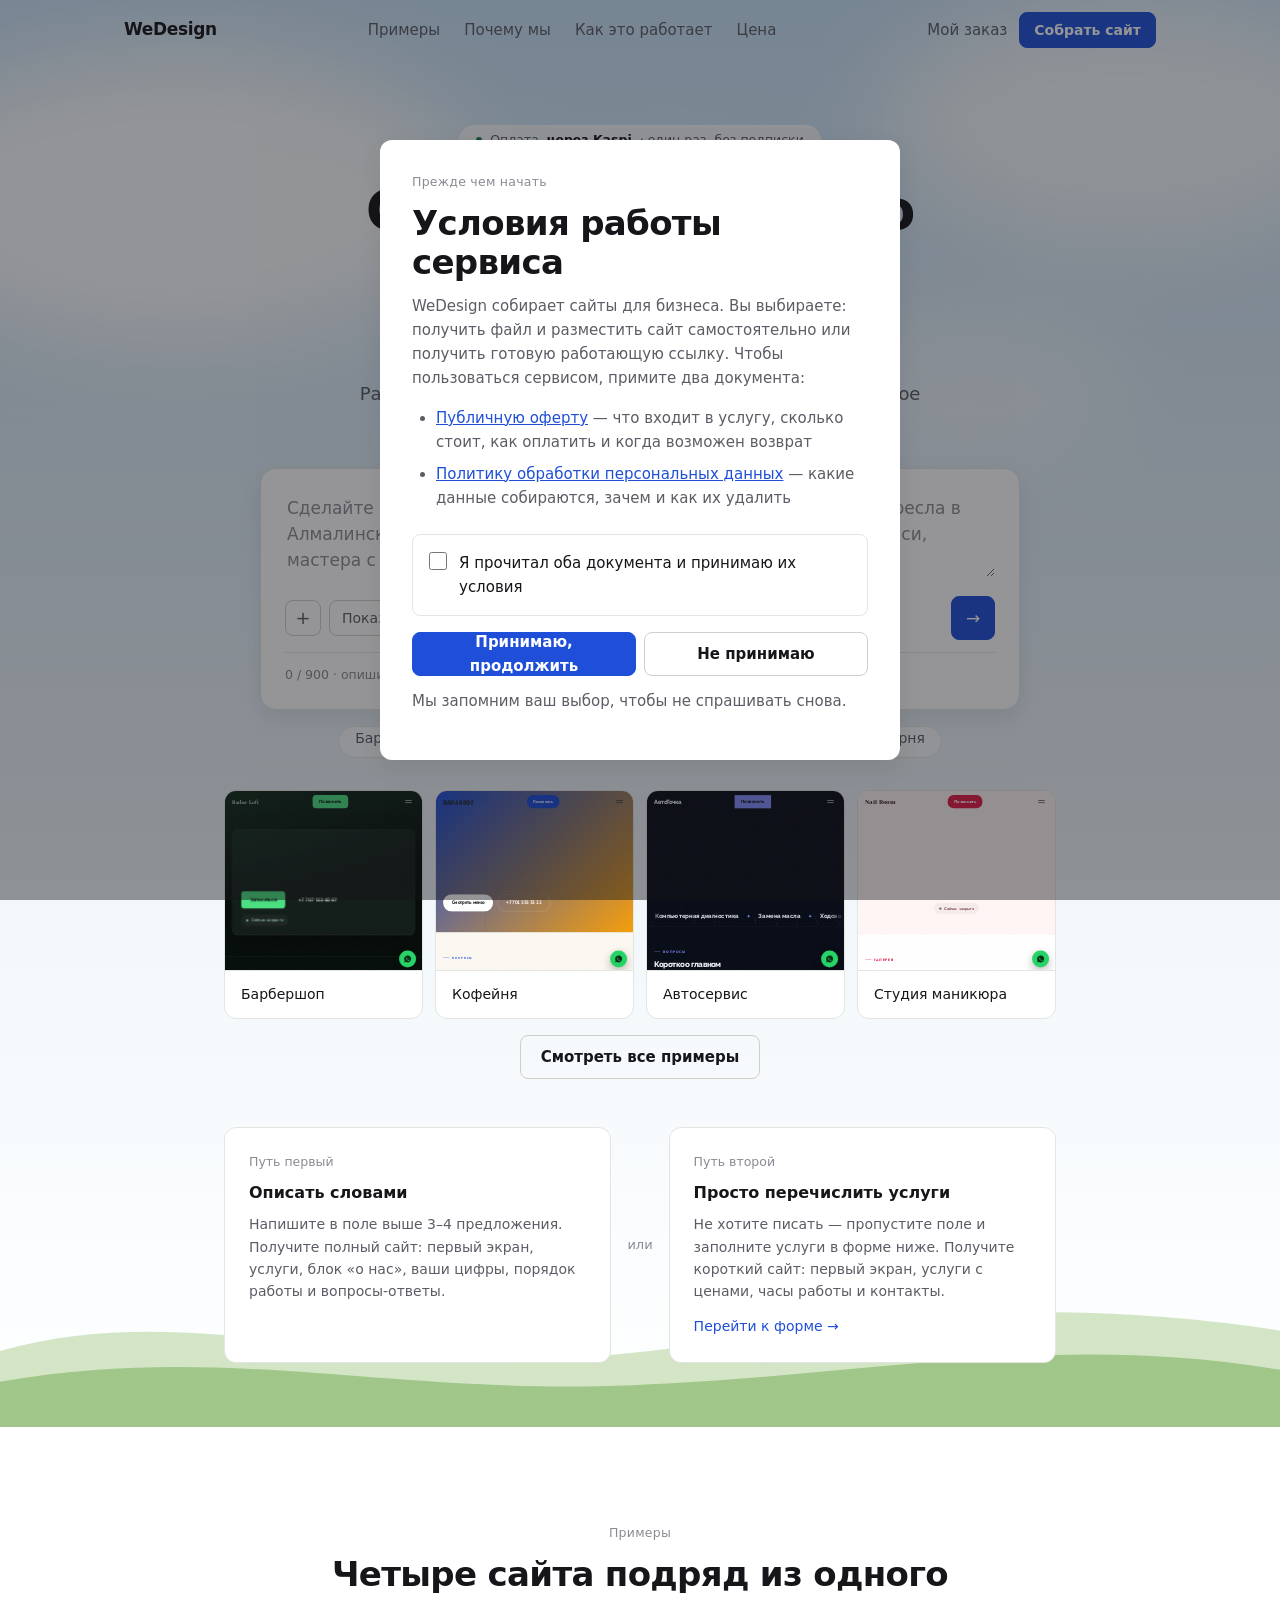
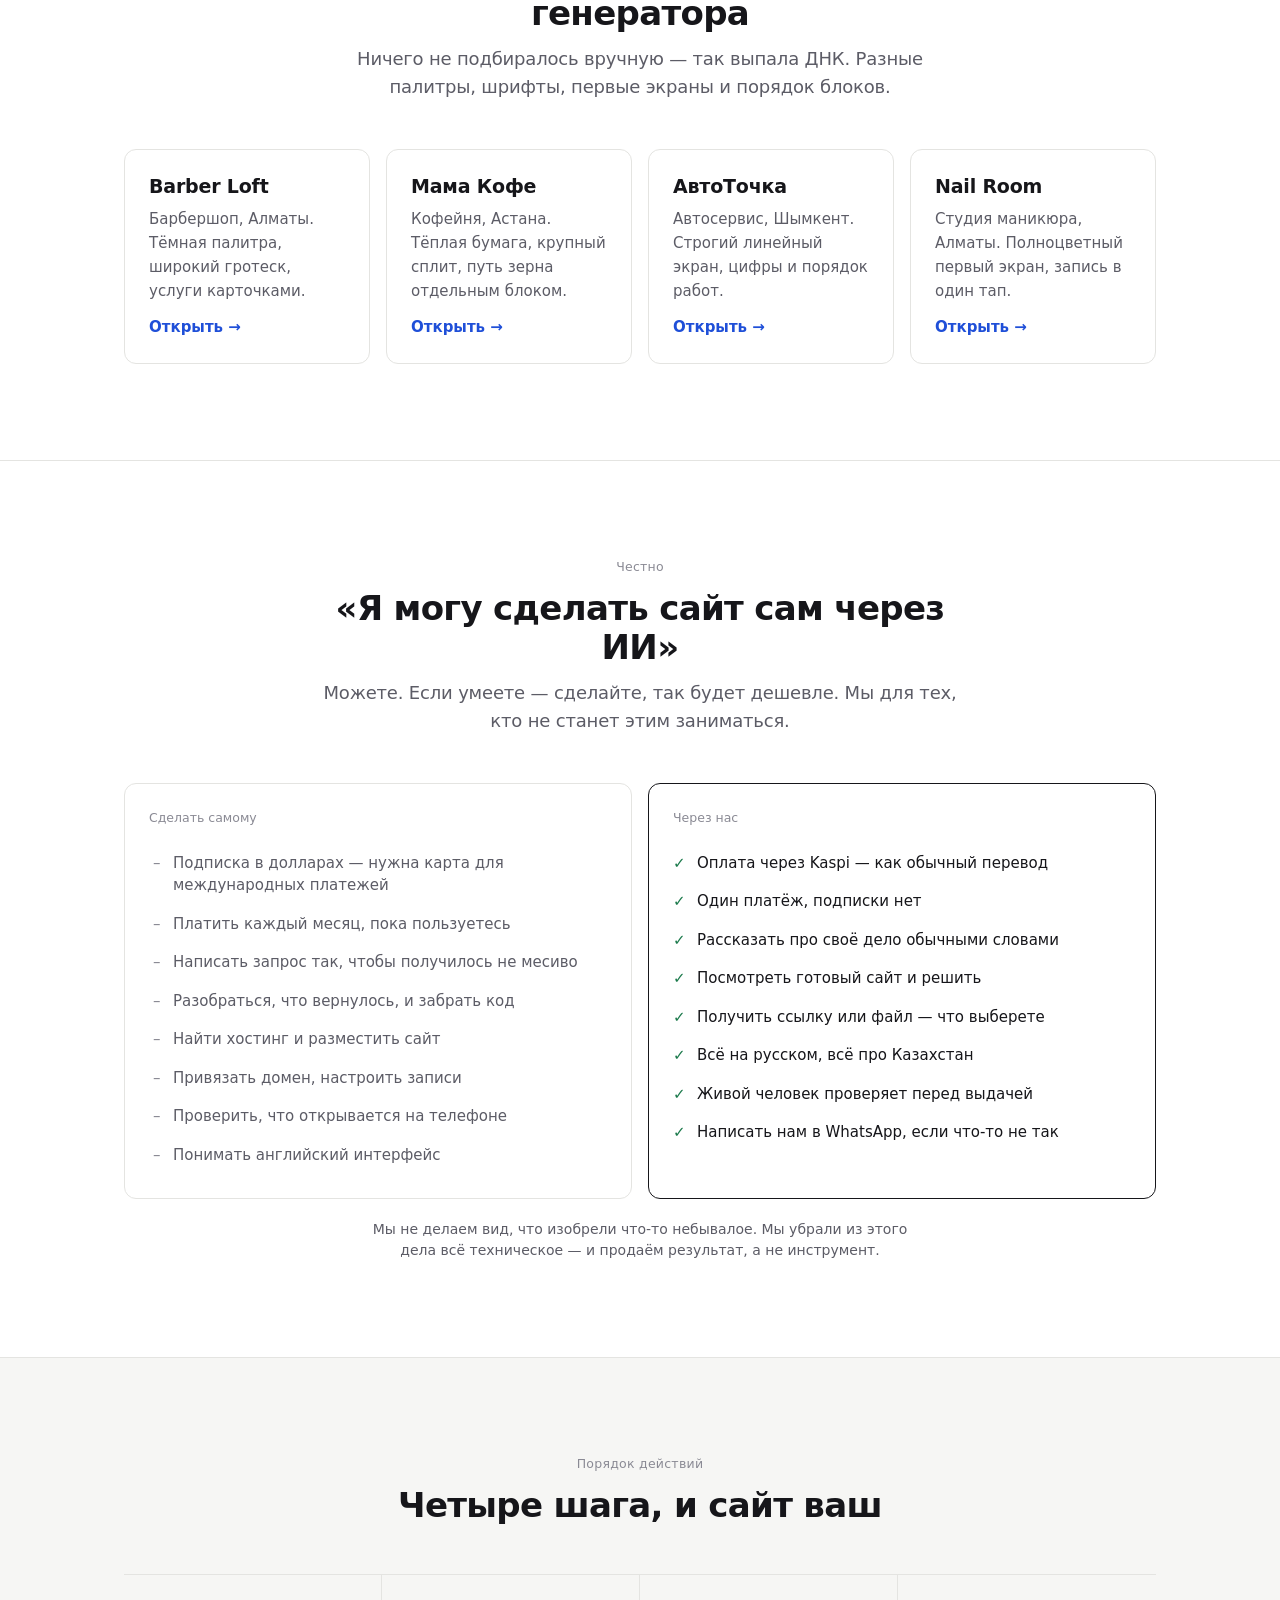
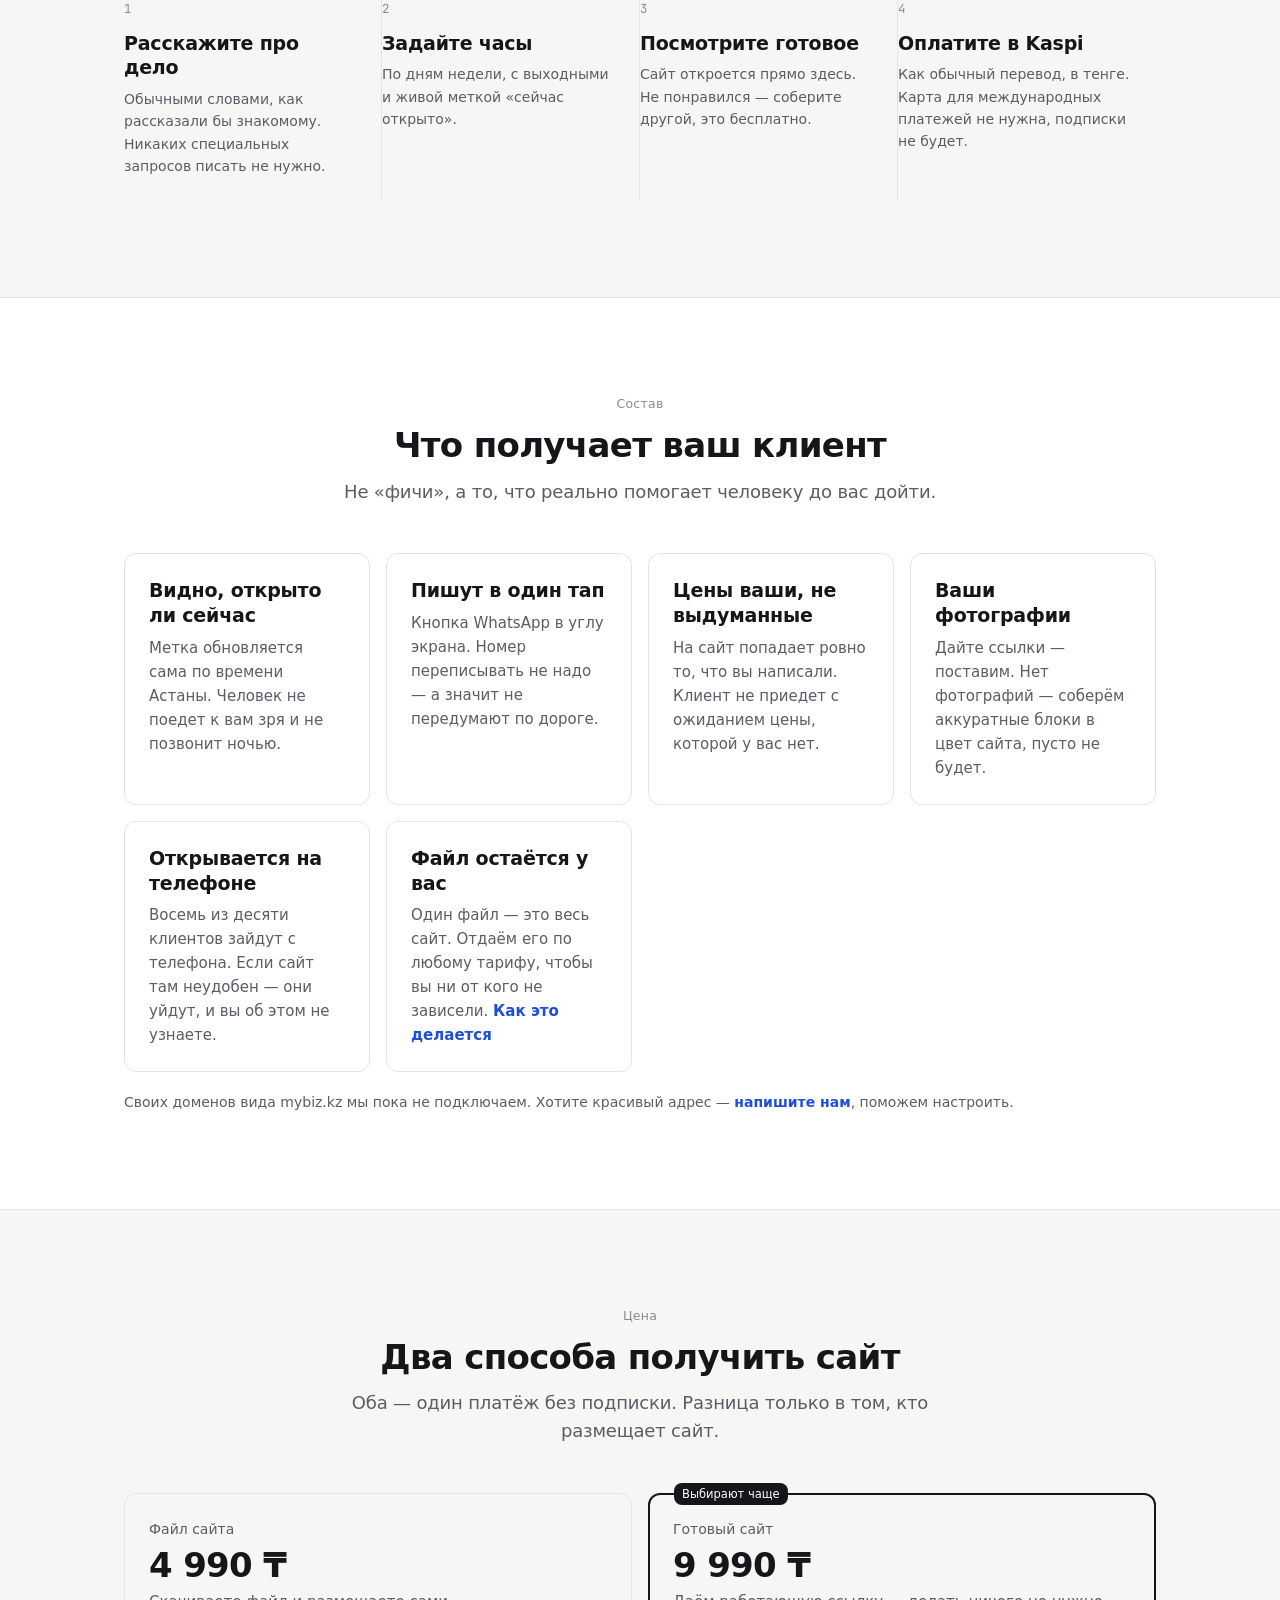
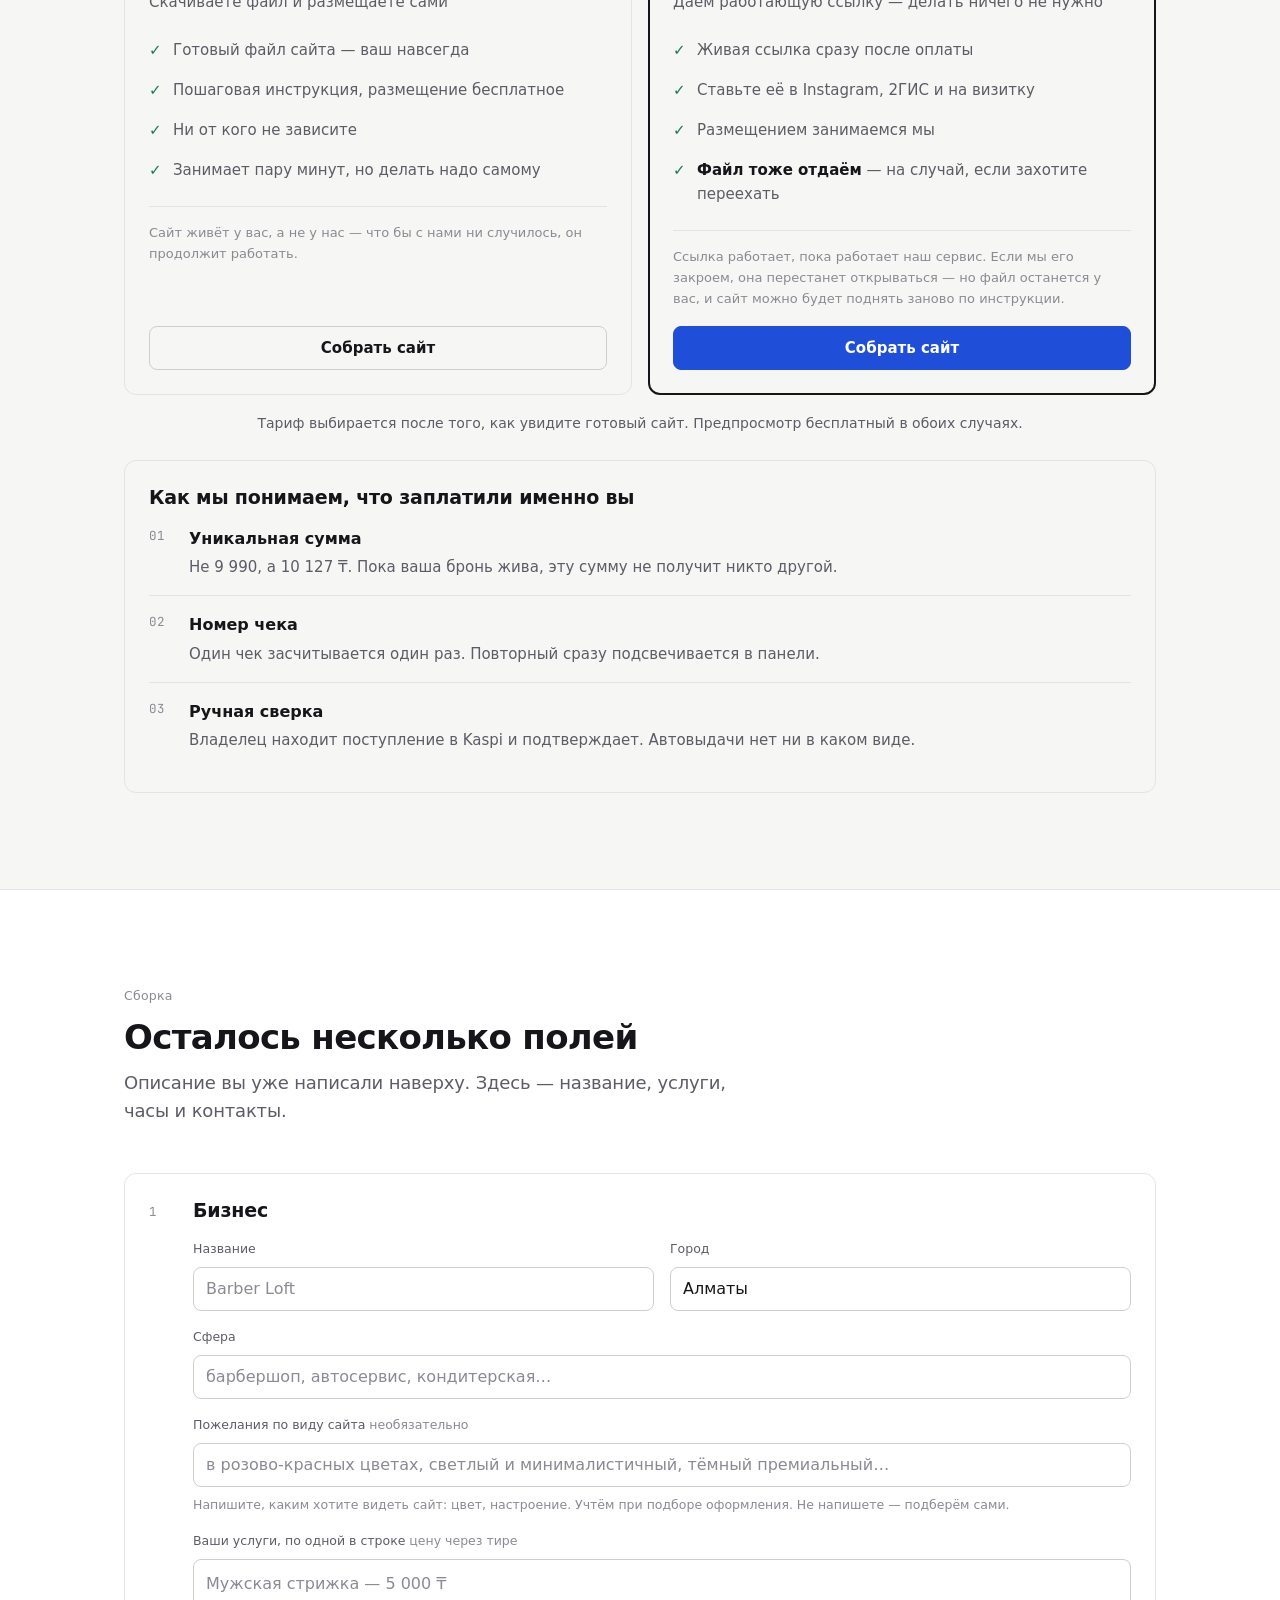
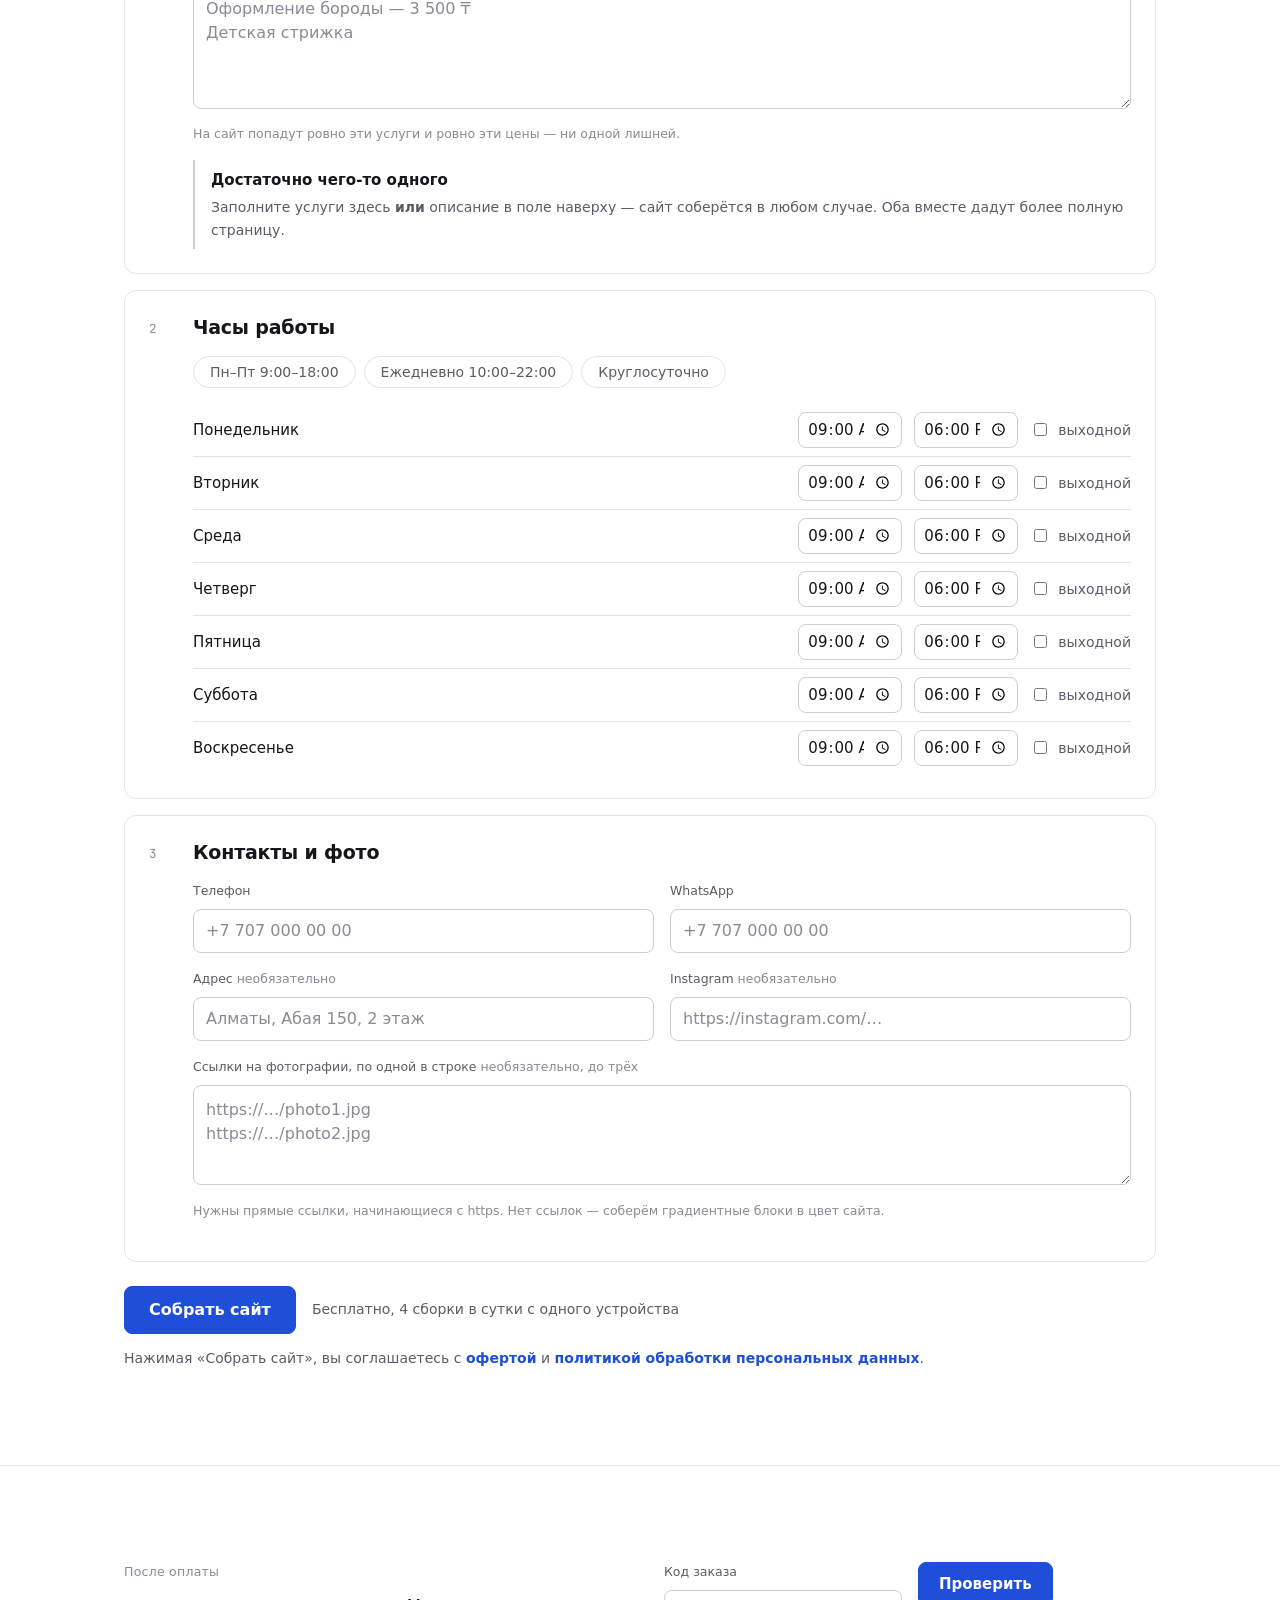
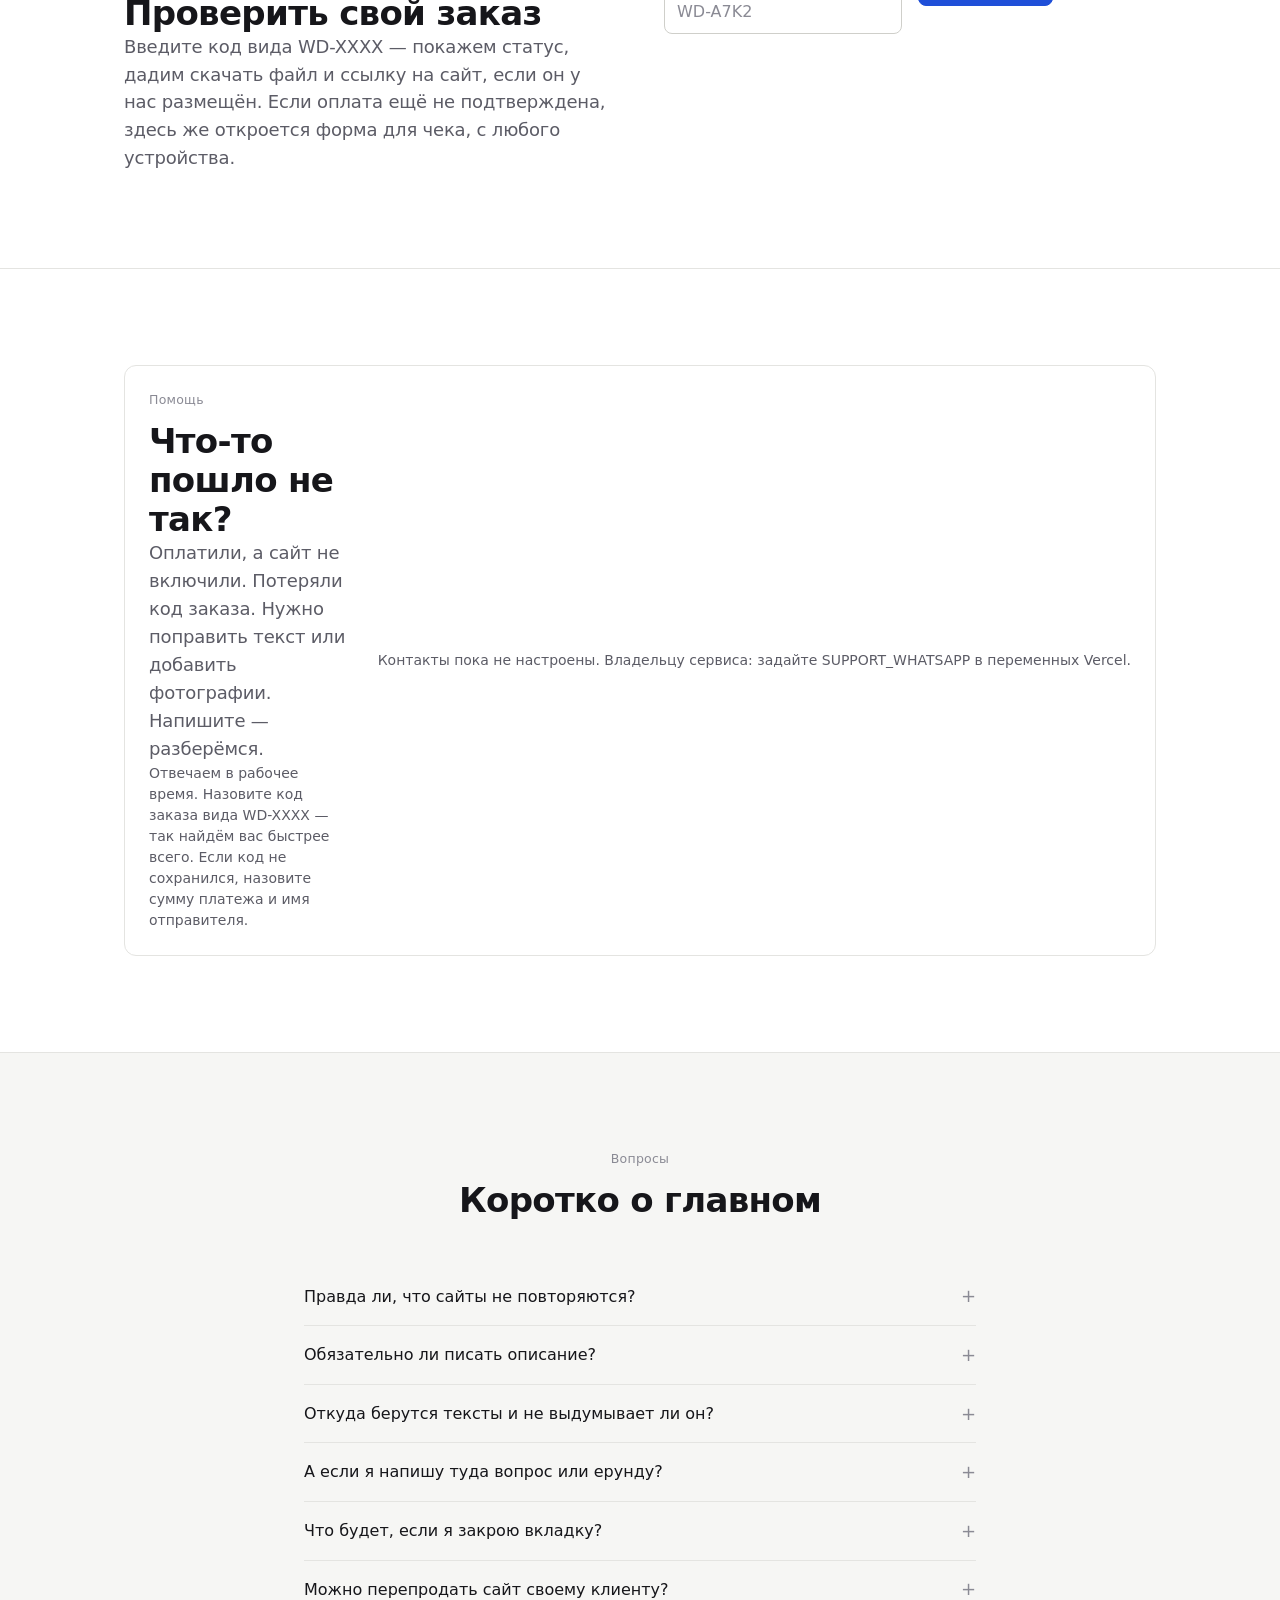
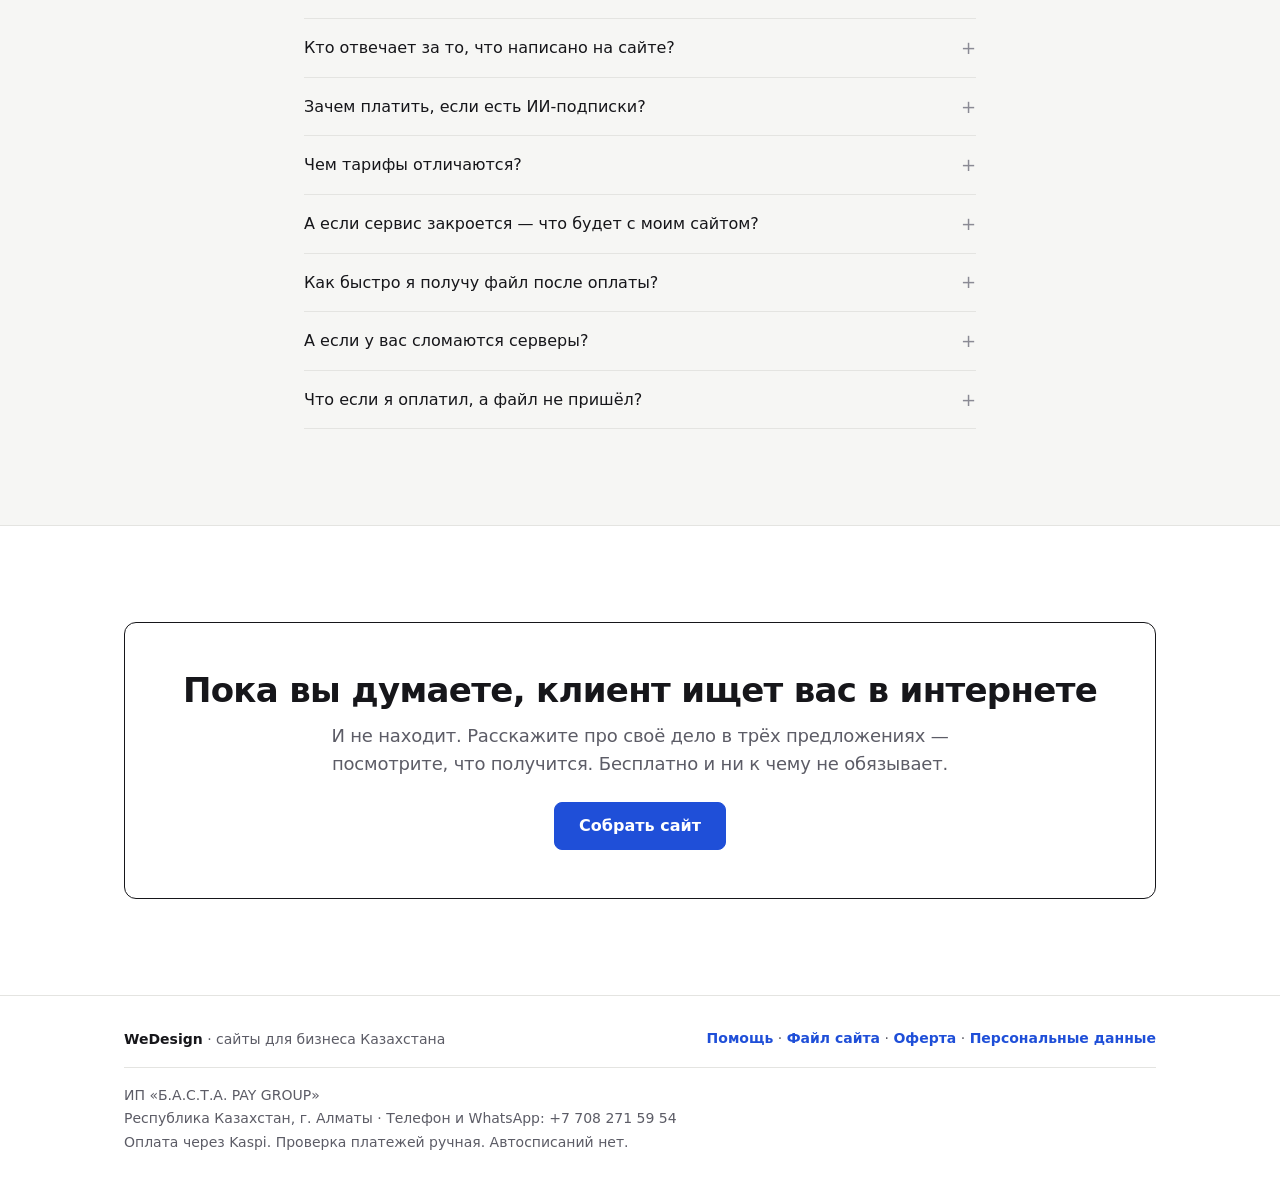
==== commit a7323375: "Add files via upload" ====
--- a/index.html
+++ b/index.html
@@ -61,13 +61,21 @@
 
 <!-- ═════ первый экран ═════ -->
 <header class="hero">
+  <div class="sky" aria-hidden="true"><i></i><i></i><i></i><i></i></div>
+  <svg class="hills" viewBox="0 0 1440 240" preserveAspectRatio="none" aria-hidden="true">
+    <path d="M0 150c214-62 396 26 646 8s436-88 794-32v114H0z" fill="#A9CE8E" opacity=".5"/>
+    <path d="M0 186c256-46 434 16 712 4s474-62 728-18v68H0z" fill="#8CBB72" opacity=".72"/>
+  </svg>
 
   <nav class="nav"><div class="in">
     <a class="brand" href="/">WeDesign</a>
     <div class="links">
       <a href="#examples">Примеры</a><a href="#why">Почему мы</a><a href="#how">Как это работает</a><a href="#price">Цена</a>
     </div>
-    <a class="btn sm" href="#build">Собрать сайт</a>
+    <div class="nav-right">
+      <a class="txt" href="#check">Мой заказ</a>
+      <a class="btn sm" href="#build">Собрать сайт</a>
+    </div>
     <button class="burger" aria-label="Меню"><i></i><i></i></button>
   </div></nav>
   <div class="menu">
@@ -77,8 +85,8 @@
 
   <div class="w hero-in">
     <span class="pill"><i></i>Оплата <b>через Kaspi</b> · один раз, без подписки</span>
-    <h1 style="margin:22px auto 18px;max-width:15ch">Сайт без единого технического действия</h1>
-    <p class="lead" style="margin:0 auto">Не нужно ничего уметь: ни настраивать хостинг, ни разбираться в английском, ни заводить карту для подписок. Расскажите про своё дело обычными словами — остальное сделаем мы.</p>
+    <h1>Сайт без единого технического действия</h1>
+    <p class="lead">Расскажите про своё дело обычными словами — остальное сделаем мы.</p>
 
     <div class="prompt">
       <textarea id="fDescription" maxlength="900" placeholder="Сделайте профессиональный сайт для моего барбершопа на три кресла в Алмалинском районе. Стрижки, бороды, детские. Работаем по записи, мастера с опытом от пяти лет."></textarea>
@@ -89,27 +97,18 @@
         </div>
         <button class="send" id="btnHero" aria-label="Собрать сайт">→</button>
       </div>
-      <div class="prompt-foot"><span id="descCount">0</span> / 900 · <span id="descHint">опишите дело или укажите услуги ниже</span></div>
+      <div class="prompt-foot"><span id="descCount">0</span> / 900 · <span id="descHint">опишите дело или укажите услуги ниже</span> · <span class="dna" id="dnaTicker">DNA-7F3A2C</span></div>
     </div>
 
     <div class="notice" id="heroError" hidden></div>
 
-    <div class="ways">
-      <div class="way">
-        <span class="way-tag">Путь первый</span>
-        <b>Описать словами</b>
-        <p>Напишите в поле выше 3–4 предложения. Получите полный сайт: первый экран, услуги, блок «о нас», ваши цифры, порядок работы и вопросы-ответы.</p>
-      </div>
-      <div class="way-or">или</div>
-      <div class="way">
-        <span class="way-tag">Путь второй</span>
-        <b>Просто перечислить услуги</b>
-        <p>Не хотите писать — пропустите поле и заполните услуги в форме ниже. Получите короткий сайт: первый экран, услуги с ценами, часы работы и контакты.</p>
-        <a class="way-link" href="#build">Перейти к форме →</a>
-      </div>
-    </div>
-    <div class="sub">Каждый сайт неповторим <span class="dna" id="dnaTicker">DNA-7F3A2C</span></div>
-    <p class="micro" style="margin-top:10px">Продолжая, вы принимаете <a href="/oferta.html" style="color:var(--ac)">оферту</a> и <a href="/politika.html" style="color:var(--ac)">политику данных</a></p>
+    <div class="chips">
+      <span class="chip" data-cat="барбершоп">Барбершоп</span>
+      <span class="chip" data-cat="кофейня">Кофейня</span>
+      <span class="chip" data-cat="автосервис">Автосервис</span>
+      <span class="chip" data-cat="стоматология">Стоматология</span>
+      <span class="chip" data-cat="пекарня">Пекарня</span>
+    </div>
 
     <div class="tiles">
       <a class="tile" href="/primery/primer-1-barbershop.html" target="_blank" rel="noopener">
@@ -130,6 +129,21 @@
       </a>
     </div>
     <div class="tiles-more"><a class="btn o" href="#examples">Смотреть все примеры</a></div>
+
+    <div class="ways">
+      <div class="way">
+        <span class="way-tag">Путь первый</span>
+        <b>Описать словами</b>
+        <p>Напишите в поле выше 3–4 предложения. Получите полный сайт: первый экран, услуги, блок «о нас», ваши цифры, порядок работы и вопросы-ответы.</p>
+      </div>
+      <div class="way-or">или</div>
+      <div class="way">
+        <span class="way-tag">Путь второй</span>
+        <b>Просто перечислить услуги</b>
+        <p>Не хотите писать — пропустите поле и заполните услуги в форме ниже. Получите короткий сайт: первый экран, услуги с ценами, часы работы и контакты.</p>
+        <a class="way-link" href="#build">Перейти к форме →</a>
+      </div>
+    </div>
   </div>
 </header>
 
--- a/assets/style.css
+++ b/assets/style.css
@@ -96,7 +96,8 @@
 .chip-btn:hover{border-color:var(--ac);color:var(--ac)}
 
 /* ——— шапка ——— */
-.nav{position:sticky;top:0;z-index:40;background:var(--bg);border-bottom:1px solid var(--line)}
+.nav{position:sticky;top:0;z-index:40;background:transparent;border-bottom:1px solid transparent;transition:background .2s ease,border-color .2s ease}
+.nav.stuck{background:#FFFFFFE6;backdrop-filter:blur(12px);border-bottom-color:var(--line)}
 .nav .in{max-width:var(--maxw);margin:0 auto;padding:var(--s3) var(--s5);display:flex;align-items:center;justify-content:space-between;gap:var(--s4)}
 .brand{display:flex;align-items:center;gap:var(--s2);font-size:17px;font-weight:600;letter-spacing:-.02em}
 .mark{width:18px;height:18px;border-radius:5px;background:var(--ac);flex-shrink:0}
@@ -121,19 +122,33 @@
 .head.c .lead{margin-left:auto;margin-right:auto}
 @media(min-width:800px){.s{padding:var(--s9) 0}}
 
-/* ——— первый экран ——— */
-.hero{padding:var(--s8) 0 var(--s7)}
-.hero-in{max-width:640px}
-.hero h1{margin-bottom:var(--s5)}
-.hero .lead{margin-bottom:var(--s6)}
-.pill{display:inline-flex;align-items:center;gap:var(--s2);height:28px;padding:0 var(--s3);border:1px solid var(--line);border-radius:var(--r-pill);font-size:12.5px;color:var(--ink-2);margin-bottom:var(--s5)}
+/* ——— первый экран: небо, холмы, центр ——— */
+.hero{position:relative;overflow:hidden;padding:0 0 var(--s8);text-align:center}
+.sky{position:absolute;inset:0;z-index:0;
+  background:linear-gradient(180deg,#C9E3F7 0%,#DFEDF8 34%,#F1F7FB 62%,var(--bg) 100%)}
+.sky i{position:absolute;border-radius:50%;background:#fff;filter:blur(44px)}
+.sky i:nth-child(1){width:46vw;height:23vw;top:4vw;left:-9vw;opacity:.92}
+.sky i:nth-child(2){width:38vw;height:19vw;top:0;right:-7vw;opacity:.78}
+.sky i:nth-child(3){width:29vw;height:15vw;top:15vw;left:33vw;opacity:.6}
+.sky i:nth-child(4){width:22vw;height:11vw;top:25vw;right:13vw;opacity:.45}
+.hills{position:absolute;left:0;right:0;bottom:0;z-index:1;width:100%;height:clamp(96px,16vw,230px)}
+.hero-in{position:relative;z-index:2;padding-top:var(--s8);max-width:880px}
+.hero h1{max-width:15ch;margin:0 auto var(--s4)}
+.hero .lead{margin:0 auto var(--s6);max-width:52ch}
+.pill{display:inline-flex;align-items:center;gap:var(--s2);height:30px;padding:0 var(--s4);
+  background:#FFFFFFCC;backdrop-filter:blur(8px);border:1px solid #FFFFFF;border-radius:var(--r-pill);
+  font-size:12.5px;color:var(--ink-2);margin-bottom:var(--s5)}
 .pill i{width:6px;height:6px;border-radius:50%;background:var(--ok);font-style:normal}
 .pill b{color:var(--ink);font-weight:600}
+.nav-right{display:flex;align-items:center;gap:var(--s3)}
+.nav-right .txt{font-size:15px;color:var(--ink-2)}
+.nav-right .txt:hover{color:var(--ink)}
 
 /* ——— поле ввода на первом экране ——— */
-.prompt{border:1px solid var(--line-2);border-radius:var(--r-card);padding:var(--s4);transition:border-color .15s ease}
+.prompt{max-width:760px;margin:0 auto;background:var(--bg);border:1px solid var(--line);border-radius:16px;
+  padding:var(--s5);text-align:left;box-shadow:var(--shadow);transition:border-color .15s ease}
 .prompt:focus-within{border-color:var(--ac)}
-.prompt textarea{width:100%;border:0;outline:0;resize:vertical;min-height:92px;font-size:16px;line-height:1.55;background:transparent}
+.prompt textarea{width:100%;border:0;outline:0;resize:vertical;min-height:84px;font-size:17px;line-height:1.55;background:transparent}
 .prompt textarea::placeholder{color:var(--ink-3)}
 .prompt-row{display:flex;align-items:center;justify-content:space-between;gap:var(--s3);margin-top:var(--s3);flex-wrap:wrap}
 .prompt-left{display:flex;align-items:center;gap:var(--s2)}
@@ -149,13 +164,13 @@
 .sub{margin-top:var(--s3);font-size:12.5px;color:var(--ink-3)}
 .dna{font-family:'JetBrains Mono',monospace;color:var(--ink-2)}
 
-.chips{display:flex;gap:var(--s2);flex-wrap:wrap;margin-top:var(--s4)}
-.chip{height:32px;padding:0 var(--s3);border:1px solid var(--line);border-radius:var(--r-pill);background:transparent;color:var(--ink-2);font-size:14px;cursor:pointer}
+.chips{display:flex;gap:var(--s2);flex-wrap:wrap;justify-content:center;margin-top:var(--s4)}
+.chip{height:32px;padding:0 var(--s4);border:1px solid var(--line);border-radius:var(--r-pill);background:#FFFFFFB8;color:var(--ink-2);font-size:14px;cursor:pointer}
 .chip:hover{border-color:var(--ac);color:var(--ac)}
 
 /* ——— два пути ——— */
-.ways{display:grid;grid-template-columns:1fr auto 1fr;gap:var(--s4);align-items:stretch;margin-top:var(--s6)}
-.way{border:1px solid var(--line);border-radius:var(--r-card);padding:var(--s5)}
+.ways{display:grid;grid-template-columns:1fr auto 1fr;gap:var(--s4);align-items:stretch;margin-top:var(--s7);text-align:left}
+.way{background:var(--bg);border:1px solid var(--line);border-radius:var(--r-card);padding:var(--s5)}
 .way-tag{display:block;font-size:12.5px;color:var(--ink-3);margin-bottom:var(--s2)}
 .way b{display:block;font-size:16px;font-weight:600;margin-bottom:var(--s2)}
 .way p{font-size:14px;color:var(--ink-2);margin:0}
@@ -163,9 +178,9 @@
 .way-or{display:grid;place-items:center;font-size:13px;color:var(--ink-3)}
 
 /* ——— плитки примеров ——— */
-.tiles{display:grid;grid-template-columns:repeat(4,1fr);gap:var(--s4);margin-top:var(--s6)}
-.tile{border:1px solid var(--line);border-radius:var(--r-card);overflow:hidden;transition:border-color .15s ease}
-.tile:hover{border-color:var(--ink)}
+.tiles{display:grid;grid-template-columns:repeat(4,1fr);gap:var(--s3);margin-top:var(--s6);text-align:left}
+.tile{background:var(--bg);border:1px solid var(--line);border-radius:var(--r-card);overflow:hidden;transition:border-color .15s ease,transform .2s ease}
+.tile:hover{border-color:var(--ink);transform:translateY(-2px)}
 .tile-view{height:180px;overflow:hidden;background:#fff;border-bottom:1px solid var(--line)}
 .tile-view iframe{width:340%;height:620px;border:0;transform:scale(.294);transform-origin:0 0;pointer-events:none}
 .tile-lb{display:block;padding:var(--s3) var(--s4);font-size:14px;font-weight:500}
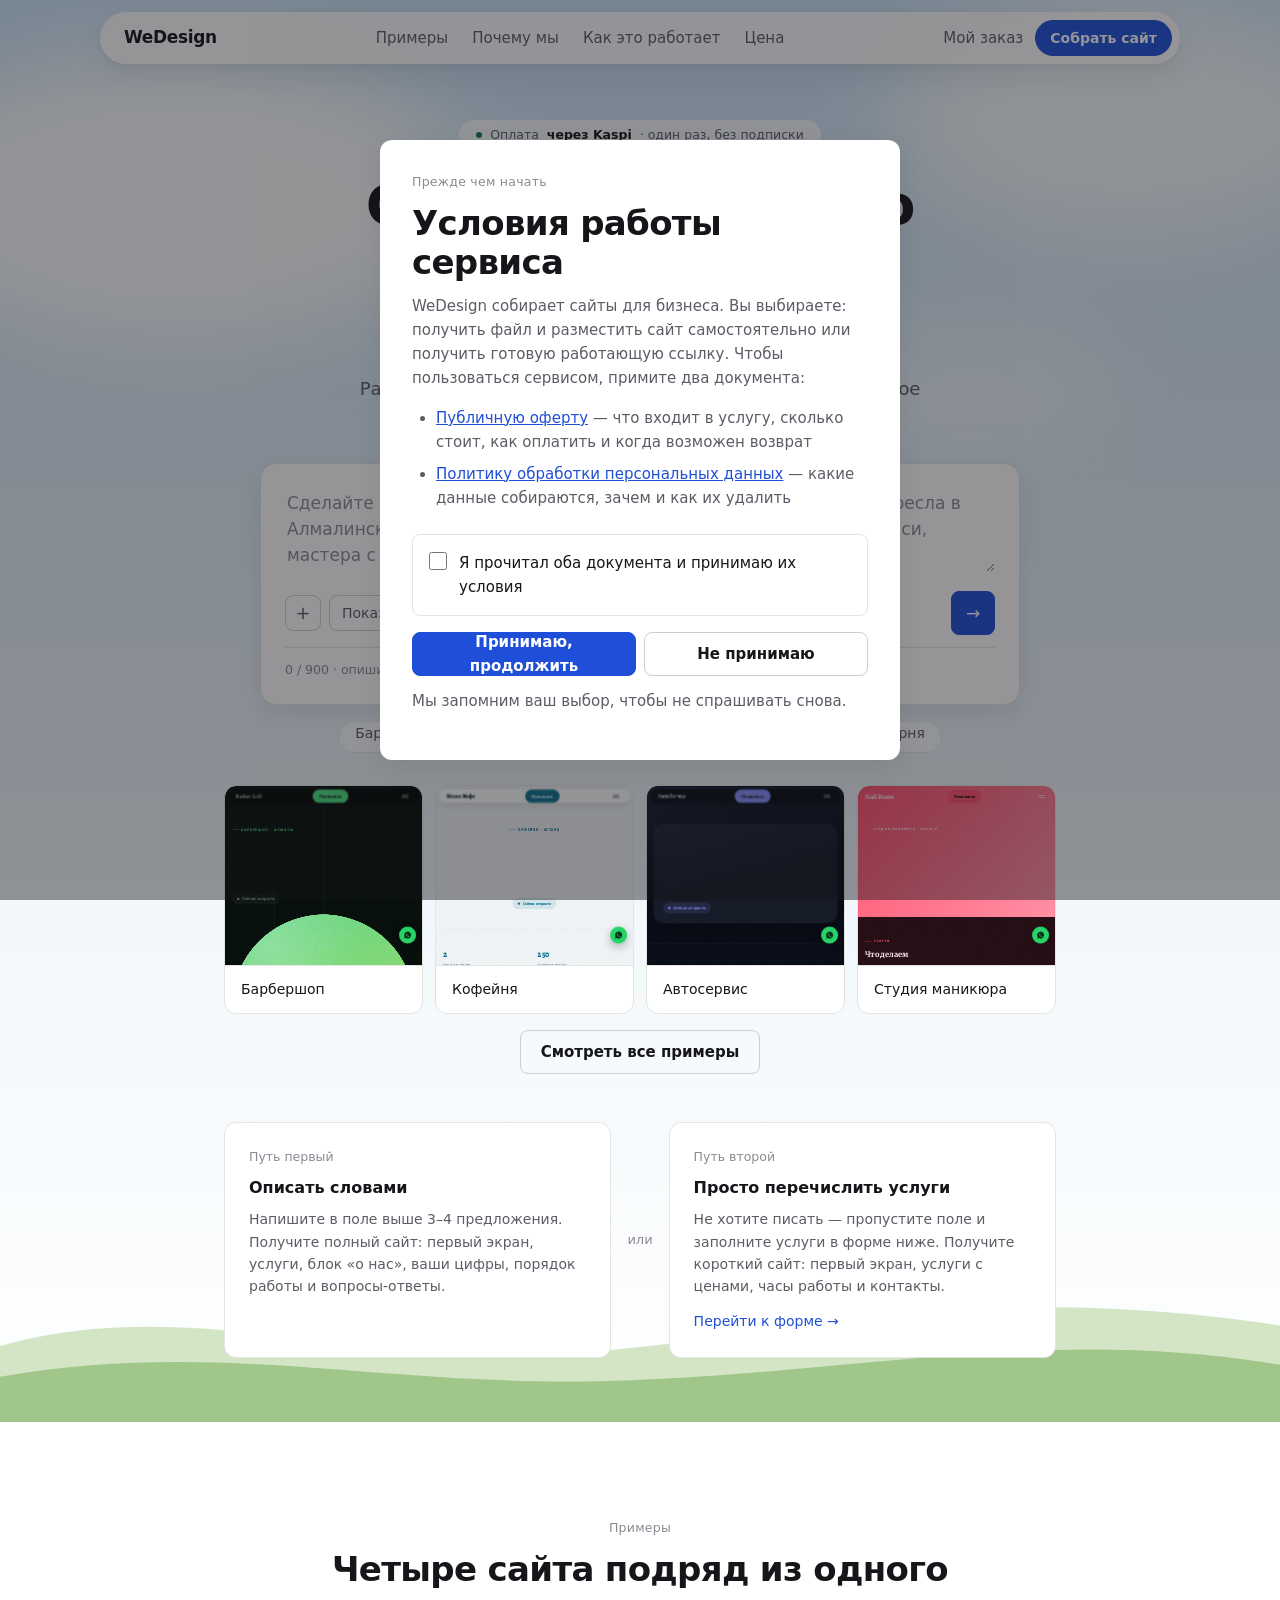
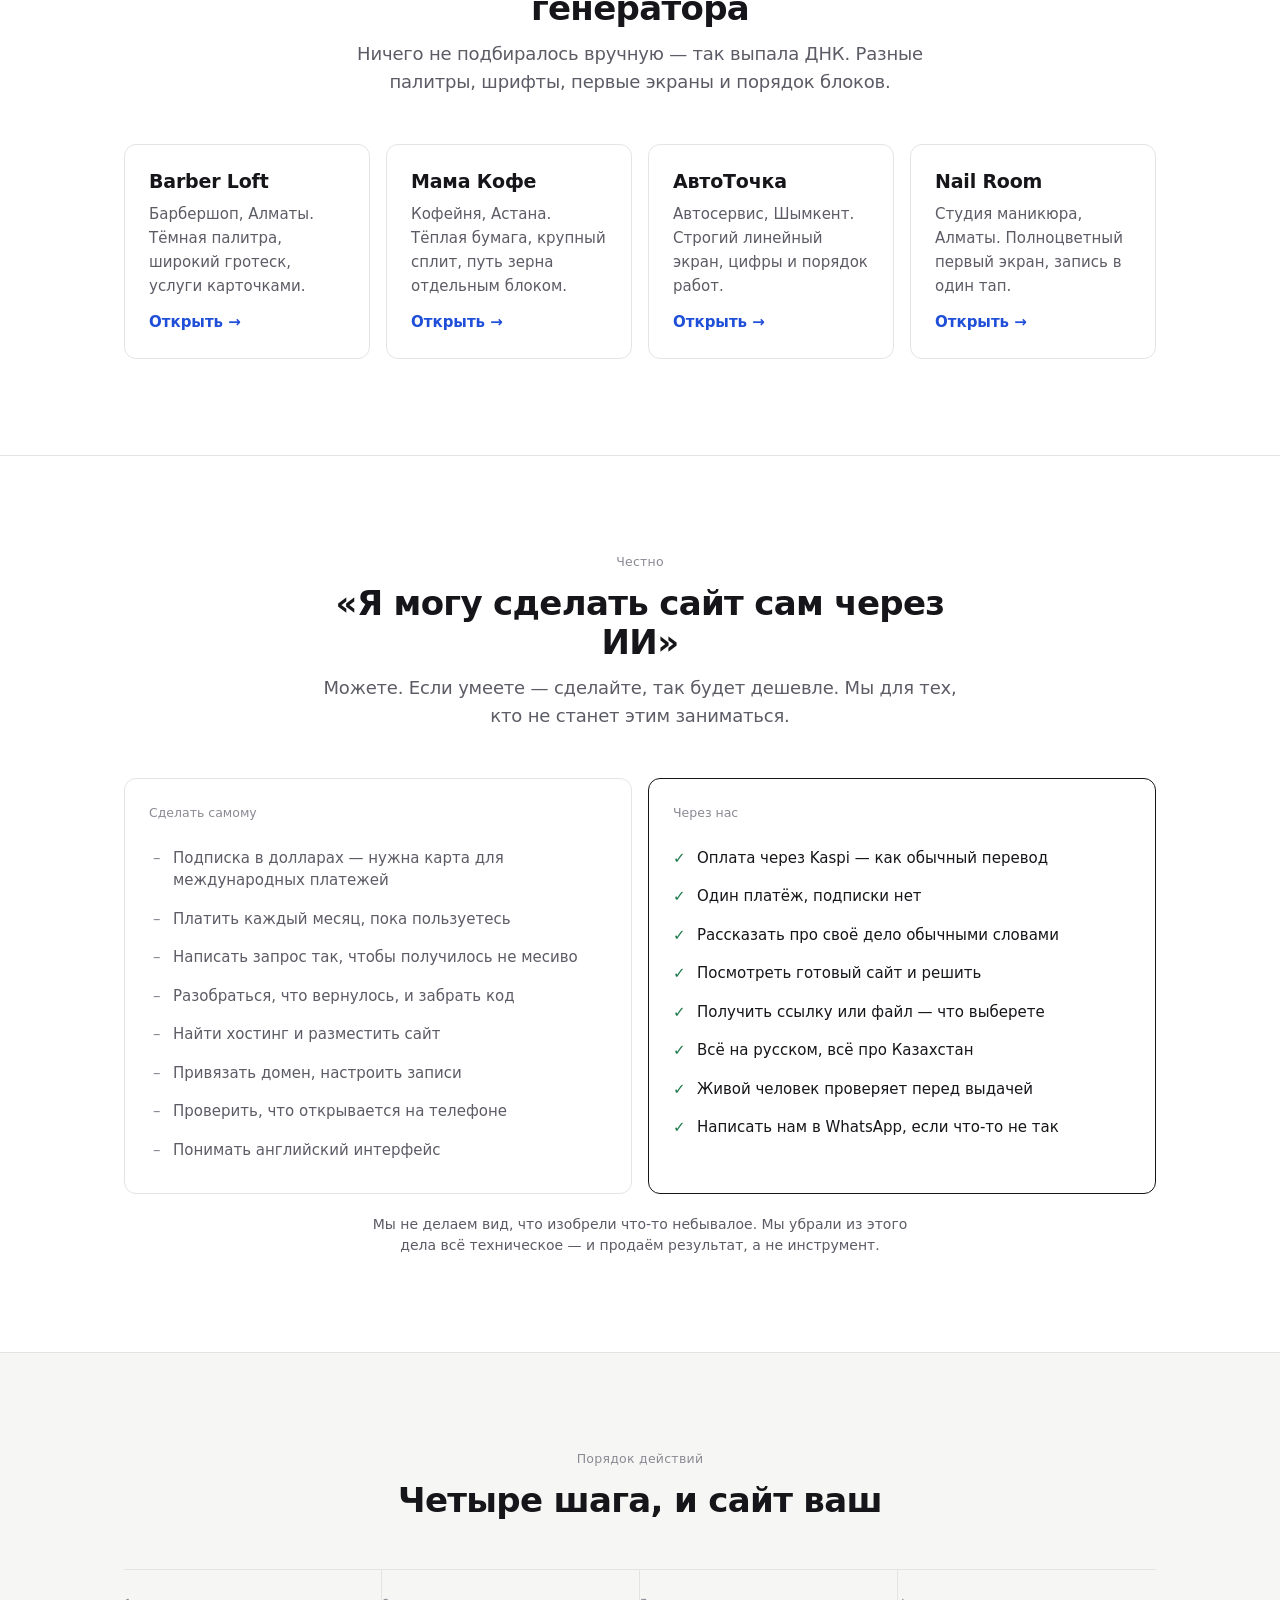
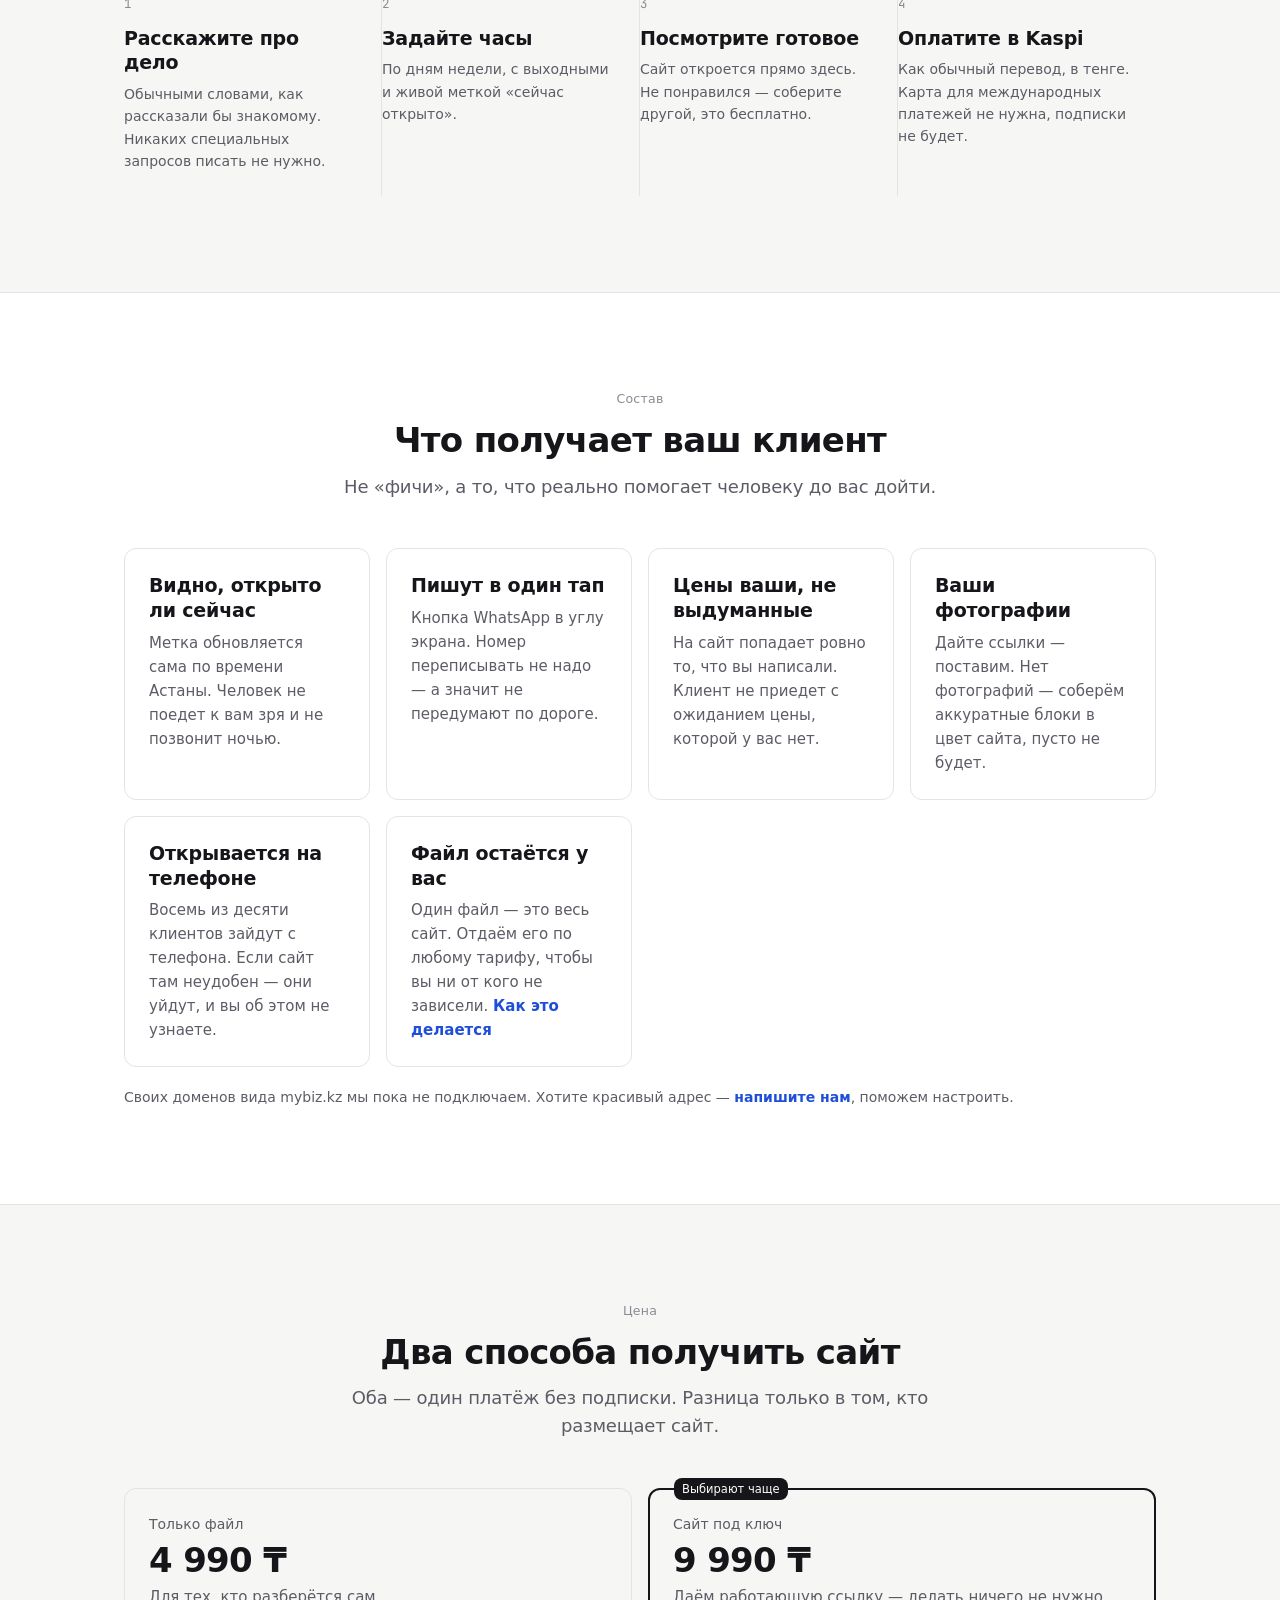
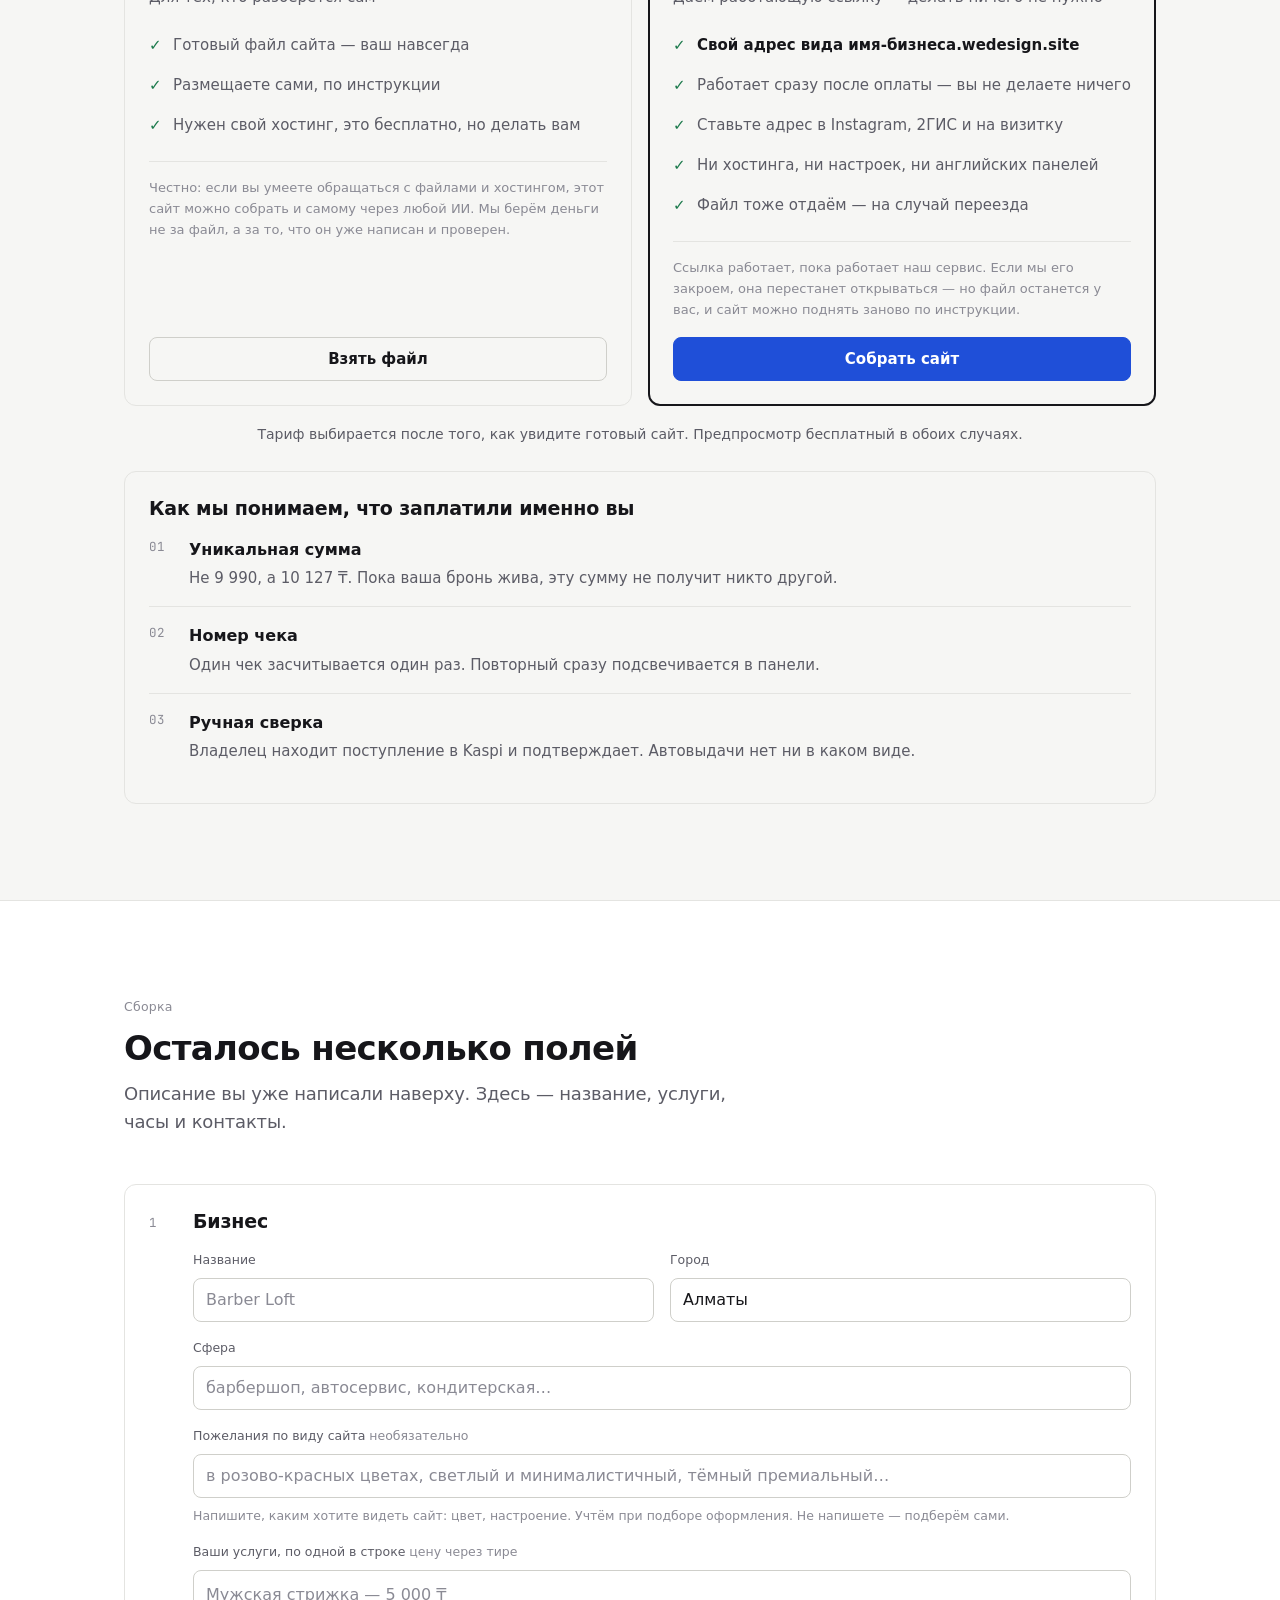
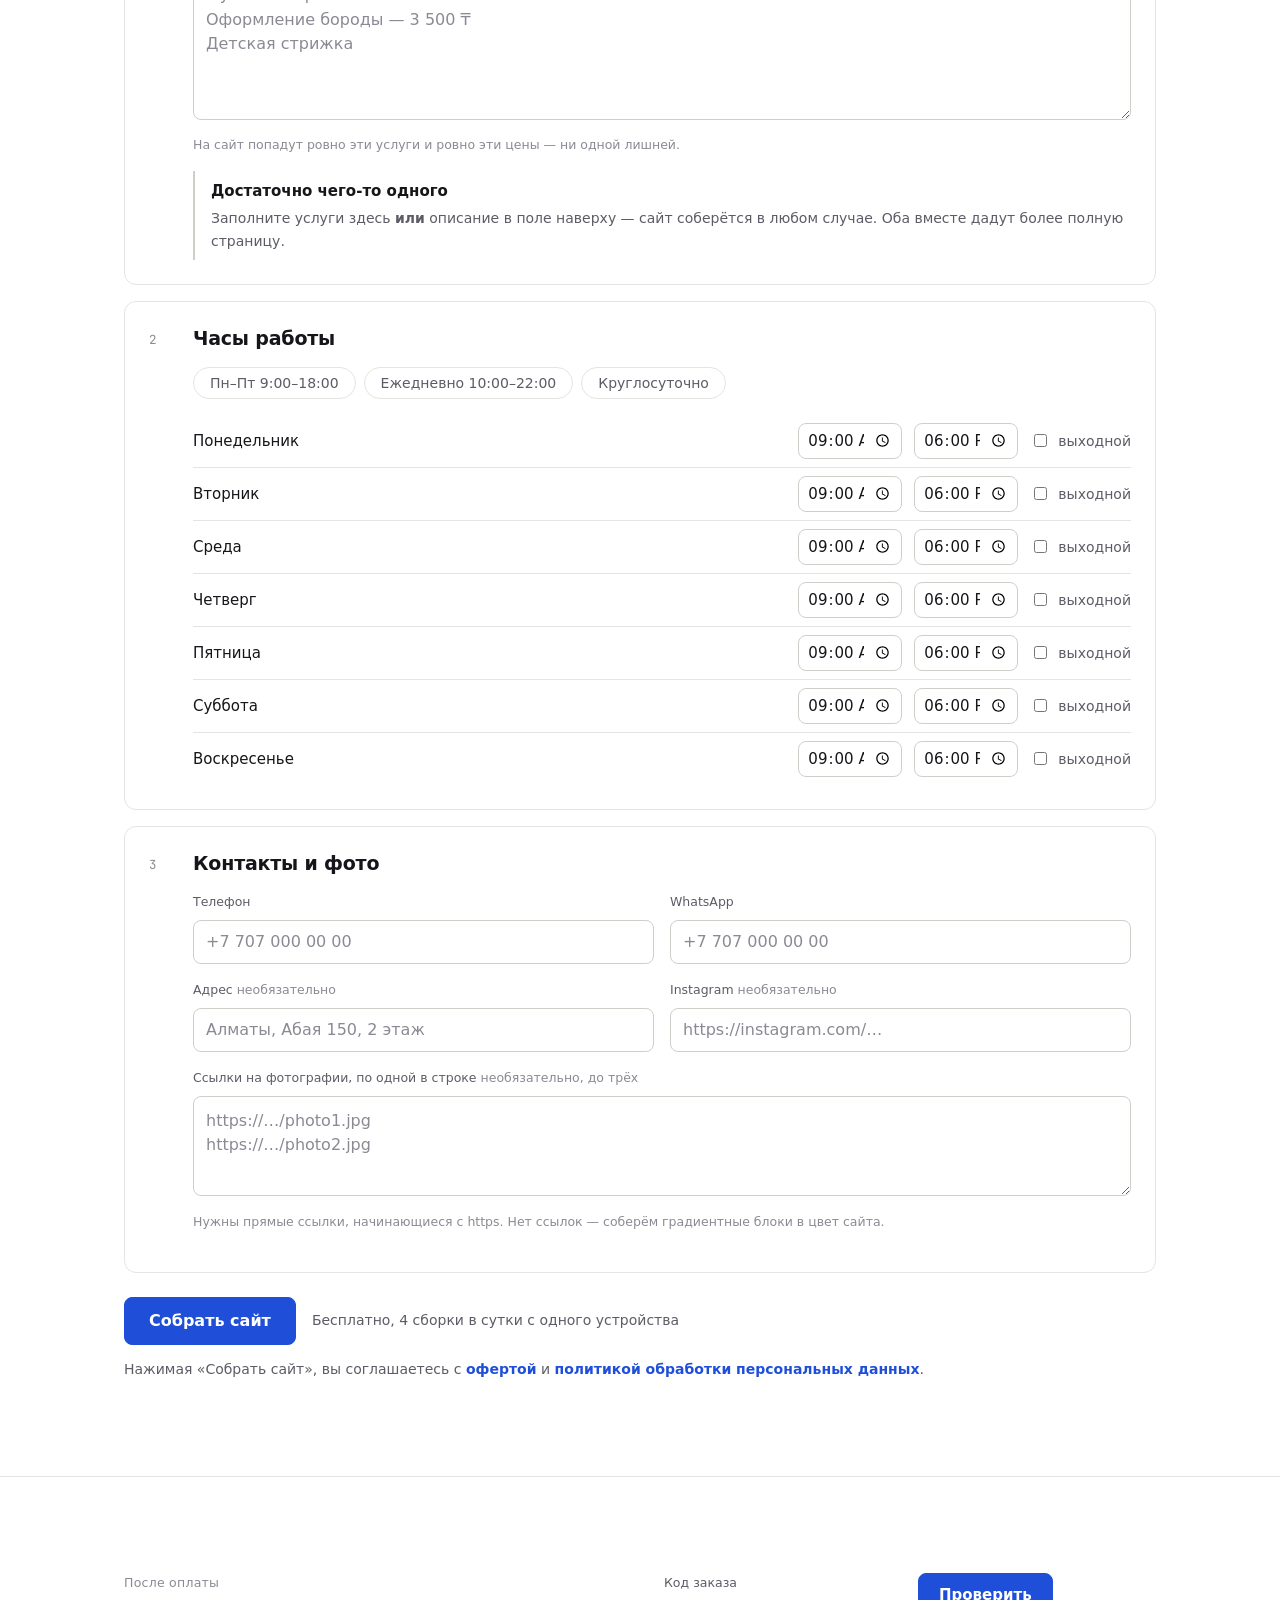
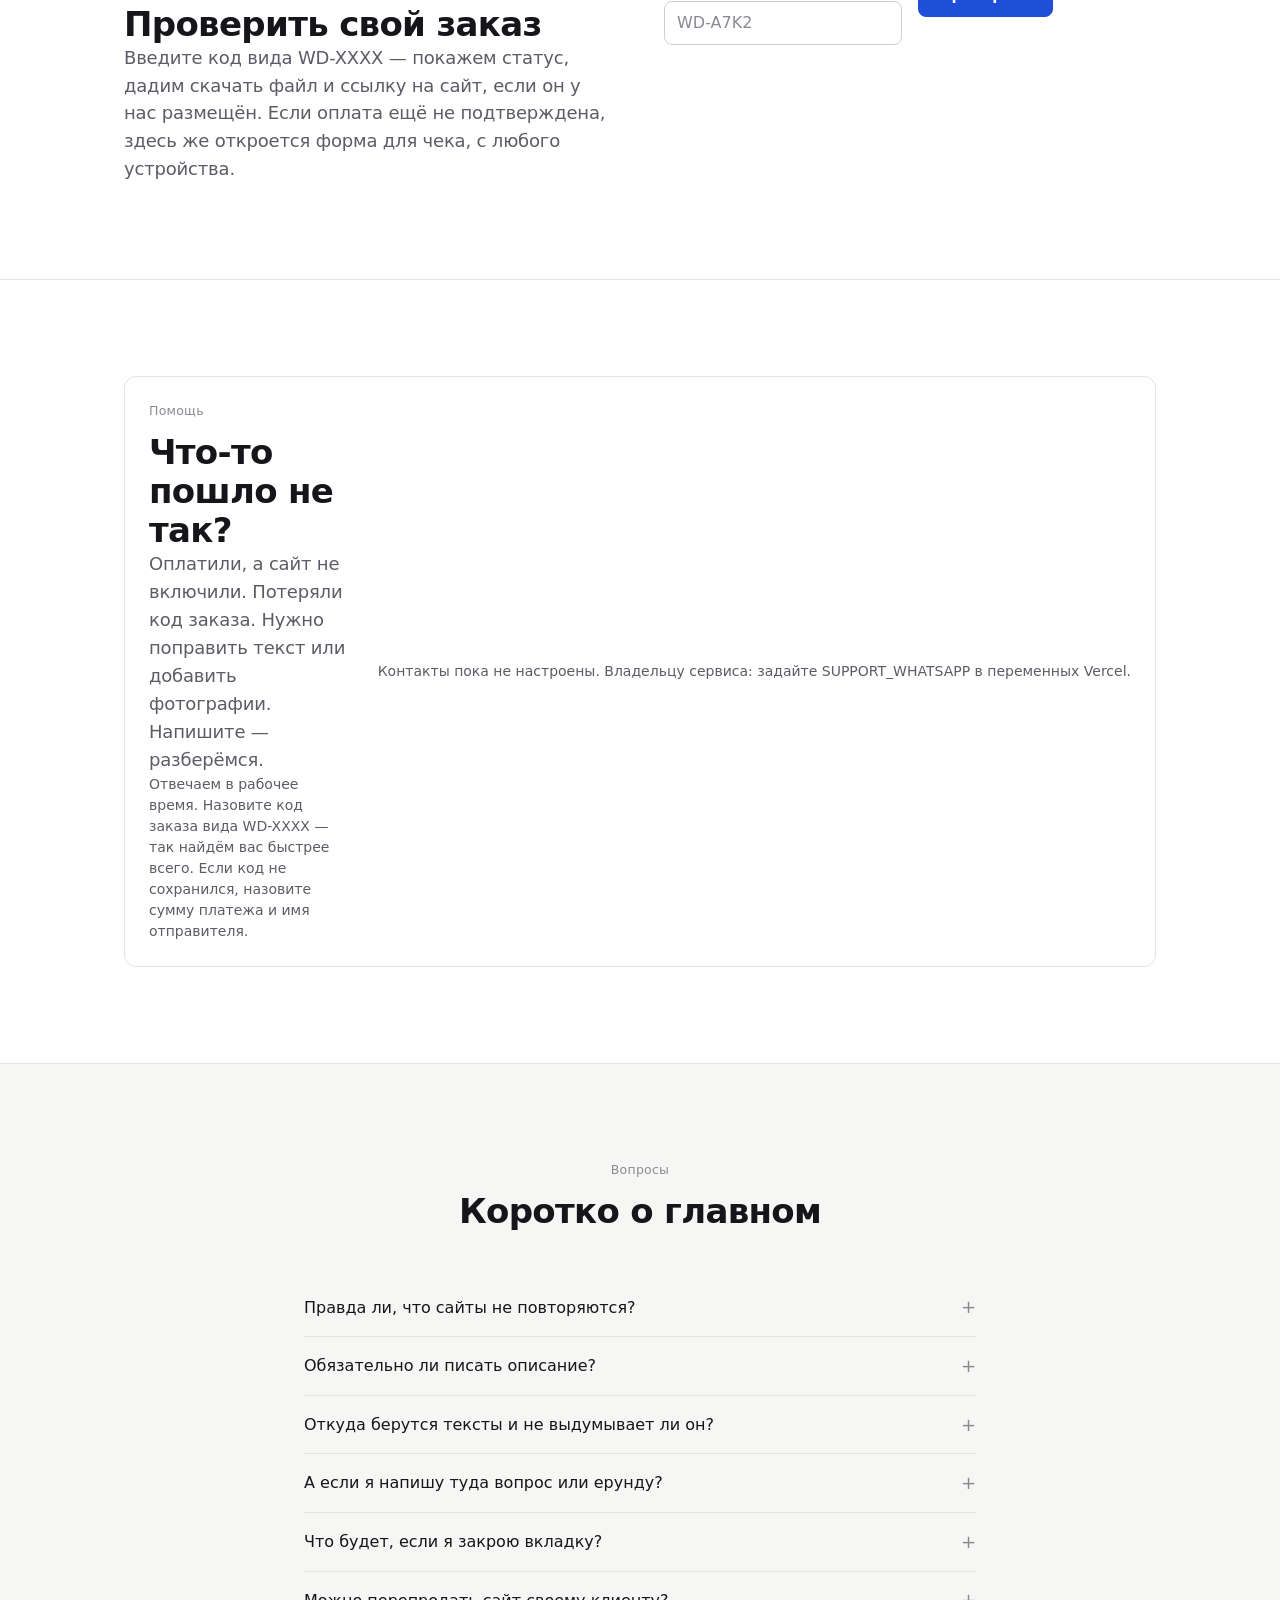
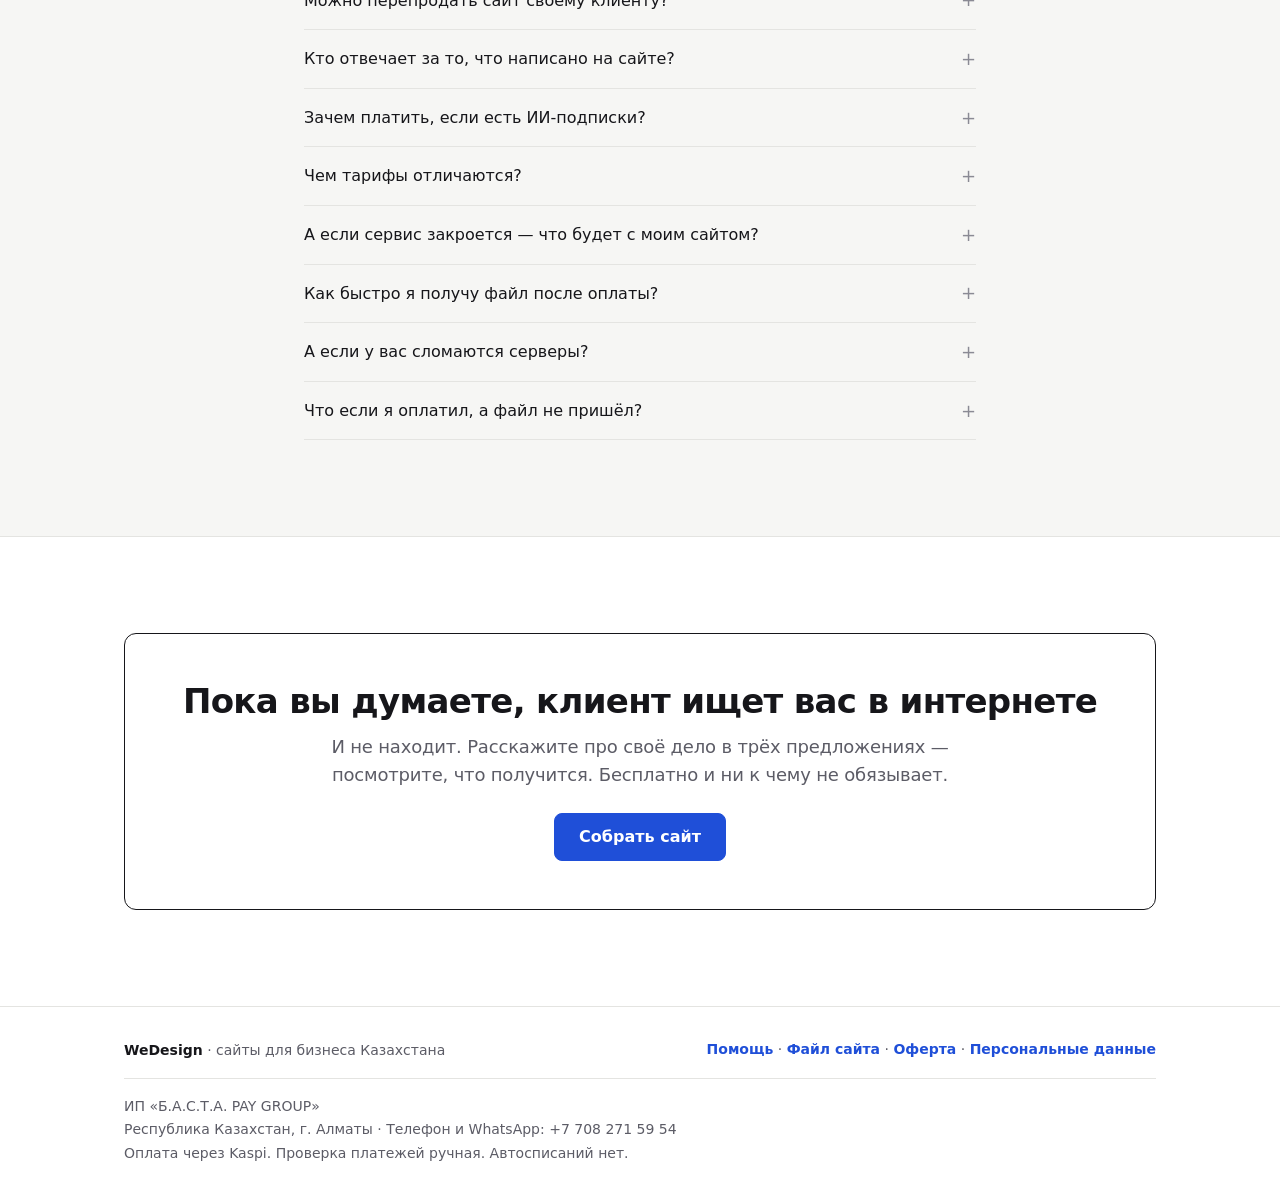
==== commit bc9eb76d: "Add files via upload" ====
--- a/index.html
+++ b/index.html
@@ -229,31 +229,31 @@
 
   <div class="tariffs">
     <div class="tariff rv">
-      <span class="t-name">Файл сайта</span>
+      <span class="t-name">Только файл</span>
       <div class="t-price" data-price="file">4 990 ₸</div>
-      <p class="t-sub">Скачиваете файл и размещаете сами</p>
+      <p class="t-sub">Для тех, кто разберётся сам</p>
       <ul class="t-list">
         <li>Готовый файл сайта — ваш навсегда</li>
-        <li>Пошаговая инструкция, размещение бесплатное</li>
-        <li>Ни от кого не зависите</li>
-        <li>Занимает пару минут, но делать надо самому</li>
+        <li>Размещаете сами, по инструкции</li>
+        <li>Нужен свой хостинг, это бесплатно, но делать вам</li>
       </ul>
-      <p class="t-note">Сайт живёт у вас, а не у нас — что бы с нами ни случилось, он продолжит работать.</p>
-      <a class="btn o" href="#build">Собрать сайт</a>
+      <p class="t-note">Честно: если вы умеете обращаться с файлами и хостингом, этот сайт можно собрать и самому через любой ИИ. Мы берём деньги не за файл, а за то, что он уже написан и проверен.</p>
+      <a class="btn o" href="#build">Взять файл</a>
     </div>
 
     <div class="tariff best rv" style="--d:80ms">
       <span class="t-badge">Выбирают чаще</span>
-      <span class="t-name">Готовый сайт</span>
+      <span class="t-name">Сайт под ключ</span>
       <div class="t-price" data-price="site">9 990 ₸</div>
       <p class="t-sub">Даём работающую ссылку — делать ничего не нужно</p>
       <ul class="t-list">
-        <li>Живая ссылка сразу после оплаты</li>
-        <li>Ставьте её в Instagram, 2ГИС и на визитку</li>
-        <li>Размещением занимаемся мы</li>
-        <li><b>Файл тоже отдаём</b> — на случай, если захотите переехать</li>
+        <li><b>Свой адрес вида имя-бизнеса.wedesign.site</b></li>
+        <li>Работает сразу после оплаты — вы не делаете ничего</li>
+        <li>Ставьте адрес в Instagram, 2ГИС и на визитку</li>
+        <li>Ни хостинга, ни настроек, ни английских панелей</li>
+        <li>Файл тоже отдаём — на случай переезда</li>
       </ul>
-      <p class="t-note">Ссылка работает, пока работает наш сервис. Если мы его закроем, она перестанет открываться — но файл останется у вас, и сайт можно будет поднять заново по <a href="/fayl.html" target="_blank" rel="noopener">инструкции</a>.</p>
+      <p class="t-note">Ссылка работает, пока работает наш сервис. Если мы его закроем, она перестанет открываться — но файл останется у вас, и сайт можно поднять заново по <a href="/fayl.html" target="_blank" rel="noopener">инструкции</a>.</p>
       <a class="btn" href="#build">Собрать сайт</a>
     </div>
   </div>
@@ -361,15 +361,15 @@
       <label class="pick-opt">
         <input type="radio" name="plan" value="file">
         <span class="pick-body">
-          <b>Файл сайта — <span class="pick-price" data-price="file">4 990 ₸</span></b>
-          <small>Скачиваете и размещаете сами. Бесплатно, пара минут по инструкции.</small>
+          <b>Только файл — <span class="pick-price" data-price="file">4 990 ₸</span></b>
+          <small>Размещаете сами. Дешевле, но нужен свой хостинг и полчаса времени.</small>
         </span>
       </label>
       <label class="pick-opt on">
         <input type="radio" name="plan" value="site" checked>
         <span class="pick-body">
-          <b>Готовый сайт — <span class="pick-price" data-price="site">9 990 ₸</span></b>
-          <small>Даём работающую ссылку сразу, делать ничего не нужно. Ссылка живёт, пока работает наш сервис; файл на этот случай тоже отдаём.</small>
+          <b>Сайт под ключ — <span class="pick-price" data-price="site">9 990 ₸</span></b>
+          <small>Свой адрес в интернете, работает сразу. От вас ноль действий. Файл тоже отдаём.</small>
         </span>
       </label>
     </div>
@@ -491,7 +491,7 @@
     <details><summary>Что будет, если я закрою вкладку?</summary><p>Ничего не потеряется. Собранный сайт хранится 30 дней и подтянется сам. С другого устройства — введите код заказа в блоке «Мой заказ».</p></details>
     <details><summary>Можно перепродать сайт своему клиенту?</summary><p>Можно, мы это не запрещаем — многие так и делают. Но учтите: договор остаётся между нами и вами. Если вы пообещали своему клиенту то, чего мы не обещаем — бессрочную работу, поддержку, доработки, — это ваше обязательство, а не наше. Его претензии мы не рассматриваем и деньги вам за них не возвращаем. В скачанном файле нашего имени нет, так что выдать работу за свою вы сможете спокойно.</p></details>
     <details><summary>Кто отвечает за то, что написано на сайте?</summary><p>Вы. Мы размещаем ровно те сведения, которые вы указали: услуги, цены, часы работы. Проверьте их перед оплатой — за достоверность отвечает владелец бизнеса. Если ваша деятельность требует лицензии, указывать её данные на сайте тоже ваша задача.</p></details>
-    <details><summary>Зачем платить, если есть ИИ-подписки?</summary><p>Если вы умеете писать запросы, читать код и настраивать хостинг — не платите, сделайте сами, так выйдет дешевле. Мы для других: для тех, у кого нет карты для долларовых подписок, кто не хочет разбираться в английских интерфейсах и кому нужен результат, а не инструмент. Плюс наш платёж разовый, а подписка — каждый месяц.</p></details>
+    <details><summary>Зачем платить, если есть ИИ-подписки?</summary><p>Скажем прямо: код сайта вам напишет любой ИИ, и бесплатно. Только он выдаст текст в окне чата — а дальше надо понять, куда его девать, найти хостинг, разобраться с настройками. Мы продаём не код, а <b>работающий адрес в интернете</b>, к которому вы не притронулись руками. Плюс оплата через Kaspi в тенге и один раз, а не подписка в долларах каждый месяц. Если хостинг вас не пугает — берите тариф «Только файл» или делайте сами, мы не спорим.</p></details>
     <details><summary>Чем тарифы отличаются?</summary><p>По тарифу «Готовый сайт» за 9 990 ₸ мы размещаем сайт сами и даём вам работающую ссылку — делать ничего не нужно. По тарифу «Файл сайта» за 4 990 ₸ вы получаете файл и размещаете его сами: это бесплатно и занимает пару минут по <a href="/fayl.html" style="color:var(--ac);font-weight:600">инструкции</a>. Файл отдаём в обоих случаях.</p></details>
     <details><summary>А если сервис закроется — что будет с моим сайтом?</summary><p>Скажем прямо: <b>ссылка на нашем домене перестанет открываться</b>. Все сайты, размещённые у нас, вместе с сервисом и исчезнут — поэтому ссылку в визитках придётся менять.</p><p>Но сам сайт не пропадёт: файл уже у вас, он работает независимо от нас, и поднять его заново можно бесплатно за пару минут по <a href="/fayl.html" style="color:var(--ac);font-weight:600">инструкции</a>. Именно поэтому мы отдаём файл всем, а не только тем, кто размещает сам. Сохраните его сразу после оплаты.</p></details>
     <details><summary>Как быстро я получу файл после оплаты?</summary><p>Обычно в течение нескольких часов в рабочее время — платёж проверяется вручную. В оферте указан предельный срок 10 рабочих дней: он на случай, если мы окажемся недоступны. Как только платёж подтвердят, кнопка скачивания появится на странице сама.</p></details>
@@ -506,6 +506,14 @@
   <p class="lead">И не находит. Расскажите про своё дело в трёх предложениях — посмотрите, что получится. Бесплатно и ни к чему не обязывает.</p>
   <a class="btn lg" href="#build">Собрать сайт</a>
 </div></div></section>
+
+<div class="cta-bar" id="ctaBar">
+  <div class="cta-bar-in">
+    <span class="cta-bar-txt">Предпросмотр <b>бесплатный</b> · карта не нужна</span>
+    <a class="cta-bar-go" href="#build" aria-label="Собрать сайт">↗</a>
+    <button class="cta-bar-x" id="ctaBarX" aria-label="Скрыть">×</button>
+  </div>
+</div>
 
 <a class="help" id="helpBtn" href="#" target="_blank" rel="noopener" hidden aria-label="Написать в поддержку">
   <svg viewBox="0 0 24 24" fill="currentColor"><path d="M12 2a10 10 0 0 0-8.6 15L2 22l5.2-1.4A10 10 0 1 0 12 2Zm5.5 14.1c-.2.6-1.2 1.2-1.7 1.2-.5.1-1 .1-1.6-.1-1.5-.6-3.4-1.7-4.9-3.8-.6-.8-1-1.7-1.1-2.5-.1-.8.2-1.5.6-1.9.2-.2.4-.3.6-.3h.5c.2 0 .4 0 .6.4l.7 1.7c.1.2 0 .4-.1.5l-.4.5c-.1.2-.3.3-.1.6.4.7 1 1.3 1.6 1.8.6.4 1.1.6 1.3.7.2.1.4.1.5-.1l.6-.7c.2-.2.3-.2.5-.1l1.6.8c.2.1.4.2.4.3.1.2.1.6-.1 1.1Z"/></svg>
--- a/assets/style.css
+++ b/assets/style.css
@@ -95,10 +95,15 @@
 .chip-btn{height:36px;padding:0 14px;border:1px solid var(--line-2);border-radius:var(--r-pill);background:transparent;color:var(--ink-2);font-size:14px;cursor:pointer}
 .chip-btn:hover{border-color:var(--ac);color:var(--ac)}
 
-/* ——— шапка ——— */
-.nav{position:sticky;top:0;z-index:40;background:transparent;border-bottom:1px solid transparent;transition:background .2s ease,border-color .2s ease}
-.nav.stuck{background:#FFFFFFE6;backdrop-filter:blur(12px);border-bottom-color:var(--line)}
-.nav .in{max-width:var(--maxw);margin:0 auto;padding:var(--s3) var(--s5);display:flex;align-items:center;justify-content:space-between;gap:var(--s4)}
+/* ——— шапка: плавающая таблетка поверх содержимого ——— */
+.nav{position:fixed;top:var(--s3);left:var(--s3);right:var(--s3);z-index:40}
+.nav .in{max-width:var(--maxw);margin:0 auto;padding:var(--s2) var(--s2) var(--s2) var(--s5);
+  display:flex;align-items:center;justify-content:space-between;gap:var(--s4);
+  background:#FFFFFFF0;backdrop-filter:blur(14px);border-radius:var(--r-pill);
+  box-shadow:0 2px 8px rgba(22,22,26,.06),0 12px 32px rgba(22,22,26,.08);
+  transition:box-shadow .25s ease}
+.nav.stuck .in{box-shadow:0 2px 10px rgba(22,22,26,.1),0 16px 40px rgba(22,22,26,.12)}
+.nav .btn{border-radius:var(--r-pill)}
 .brand{display:flex;align-items:center;gap:var(--s2);font-size:17px;font-weight:600;letter-spacing:-.02em}
 .mark{width:18px;height:18px;border-radius:5px;background:var(--ac);flex-shrink:0}
 .links{display:flex;gap:var(--s5);font-size:15px}
@@ -132,7 +137,7 @@
 .sky i:nth-child(3){width:29vw;height:15vw;top:15vw;left:33vw;opacity:.6}
 .sky i:nth-child(4){width:22vw;height:11vw;top:25vw;right:13vw;opacity:.45}
 .hills{position:absolute;left:0;right:0;bottom:0;z-index:1;width:100%;height:clamp(96px,16vw,230px)}
-.hero-in{position:relative;z-index:2;padding-top:var(--s8);max-width:880px}
+.hero-in{position:relative;z-index:2;padding-top:calc(var(--s9) + var(--s5));max-width:880px}
 .hero h1{max-width:15ch;margin:0 auto var(--s4)}
 .hero .lead{margin:0 auto var(--s6);max-width:52ch}
 .pill{display:inline-flex;align-items:center;gap:var(--s2);height:30px;padding:0 var(--s4);
@@ -323,10 +328,31 @@
 /* ——— мой заказ ——— */
 .check{display:grid;grid-template-columns:1fr 1fr;gap:var(--s7);align-items:start}
 
+/* ——— нижняя кнопка с бегущим ободком ——— */
+.cta-bar{position:fixed;left:50%;bottom:var(--s4);transform:translateX(-50%);z-index:35;
+  width:min(560px,calc(100vw - 32px));padding:2px;border-radius:var(--r-pill);
+  overflow:hidden;isolation:isolate;box-shadow:0 6px 24px rgba(22,22,26,.14);
+  opacity:0;pointer-events:none;transition:opacity .3s ease,transform .3s ease}
+.cta-bar.on{opacity:1;pointer-events:auto}
+.cta-bar:before{content:'';position:absolute;left:-50%;top:-300%;width:200%;height:700%;
+  background:conic-gradient(from 0deg,#FF7A18,#FF2D6F,#A855F7,#1F4FD8,#12B76A,#FFC107,#FF7A18);
+  animation:ring 4.5s linear infinite;z-index:-1}
+@keyframes ring{to{transform:rotate(360deg)}}
+.cta-bar-in{display:flex;align-items:center;gap:var(--s3);
+  background:var(--bg);border-radius:var(--r-pill);padding:var(--s3) var(--s3) var(--s3) var(--s5)}
+.cta-bar-txt{flex:1;font-size:15px;font-weight:500}
+.cta-bar-txt b{color:var(--ac)}
+.cta-bar-go{width:36px;height:36px;flex-shrink:0;border-radius:50%;background:var(--ac);color:#fff;
+  display:grid;place-items:center;font-size:16px;transition:background .15s ease}
+.cta-bar-go:hover{background:#1A44BC}
+.cta-bar-x{width:28px;height:28px;flex-shrink:0;border:0;background:transparent;color:var(--ink-3);
+  font-size:17px;cursor:pointer;line-height:1}
+.cta-bar-x:hover{color:var(--ink)}
+
 /* ——— помощь ——— */
 .helpbox{border:1px solid var(--line);border-radius:var(--r-card);padding:var(--s5);display:grid;grid-template-columns:1fr auto;gap:var(--s6);align-items:center}
 .help-act{display:grid;gap:var(--s2)}
-.help{position:fixed;right:var(--s4);bottom:var(--s4);z-index:30;display:flex;align-items:center;gap:var(--s2);height:44px;padding:0 var(--s4);background:var(--ink);color:#fff;border-radius:var(--r-in);font-size:14px;font-weight:500}
+.help{position:fixed;right:var(--s4);bottom:calc(var(--s8) + var(--s4));z-index:30;display:flex;align-items:center;gap:var(--s2);height:44px;padding:0 var(--s4);background:var(--ink);color:#fff;border-radius:var(--r-in);font-size:14px;font-weight:500}
 .help:hover{background:#000}
 .help svg{width:18px;height:18px}
 
@@ -373,6 +399,8 @@
 .rv.on{opacity:1;transform:none}
 
 @media(max-width:800px){
+  .cta-bar-txt{font-size:13.5px}
+  .cta-bar-in{padding:var(--s2) var(--s2) var(--s2) var(--s4)}
   .links{display:none}
   .burger{display:block}
   .row,.two,.pay-grid,.check,.tariffs,.vs,.pick-row,.ways,.helpbox{grid-template-columns:1fr}
@@ -389,5 +417,6 @@
 @media (prefers-reduced-motion:reduce){
   *{animation:none!important;transition:none!important}
   .rv{opacity:1;transform:none}
+  .cta-bar:before{animation:none;background:var(--ac)}
   html{scroll-behavior:auto}
 }
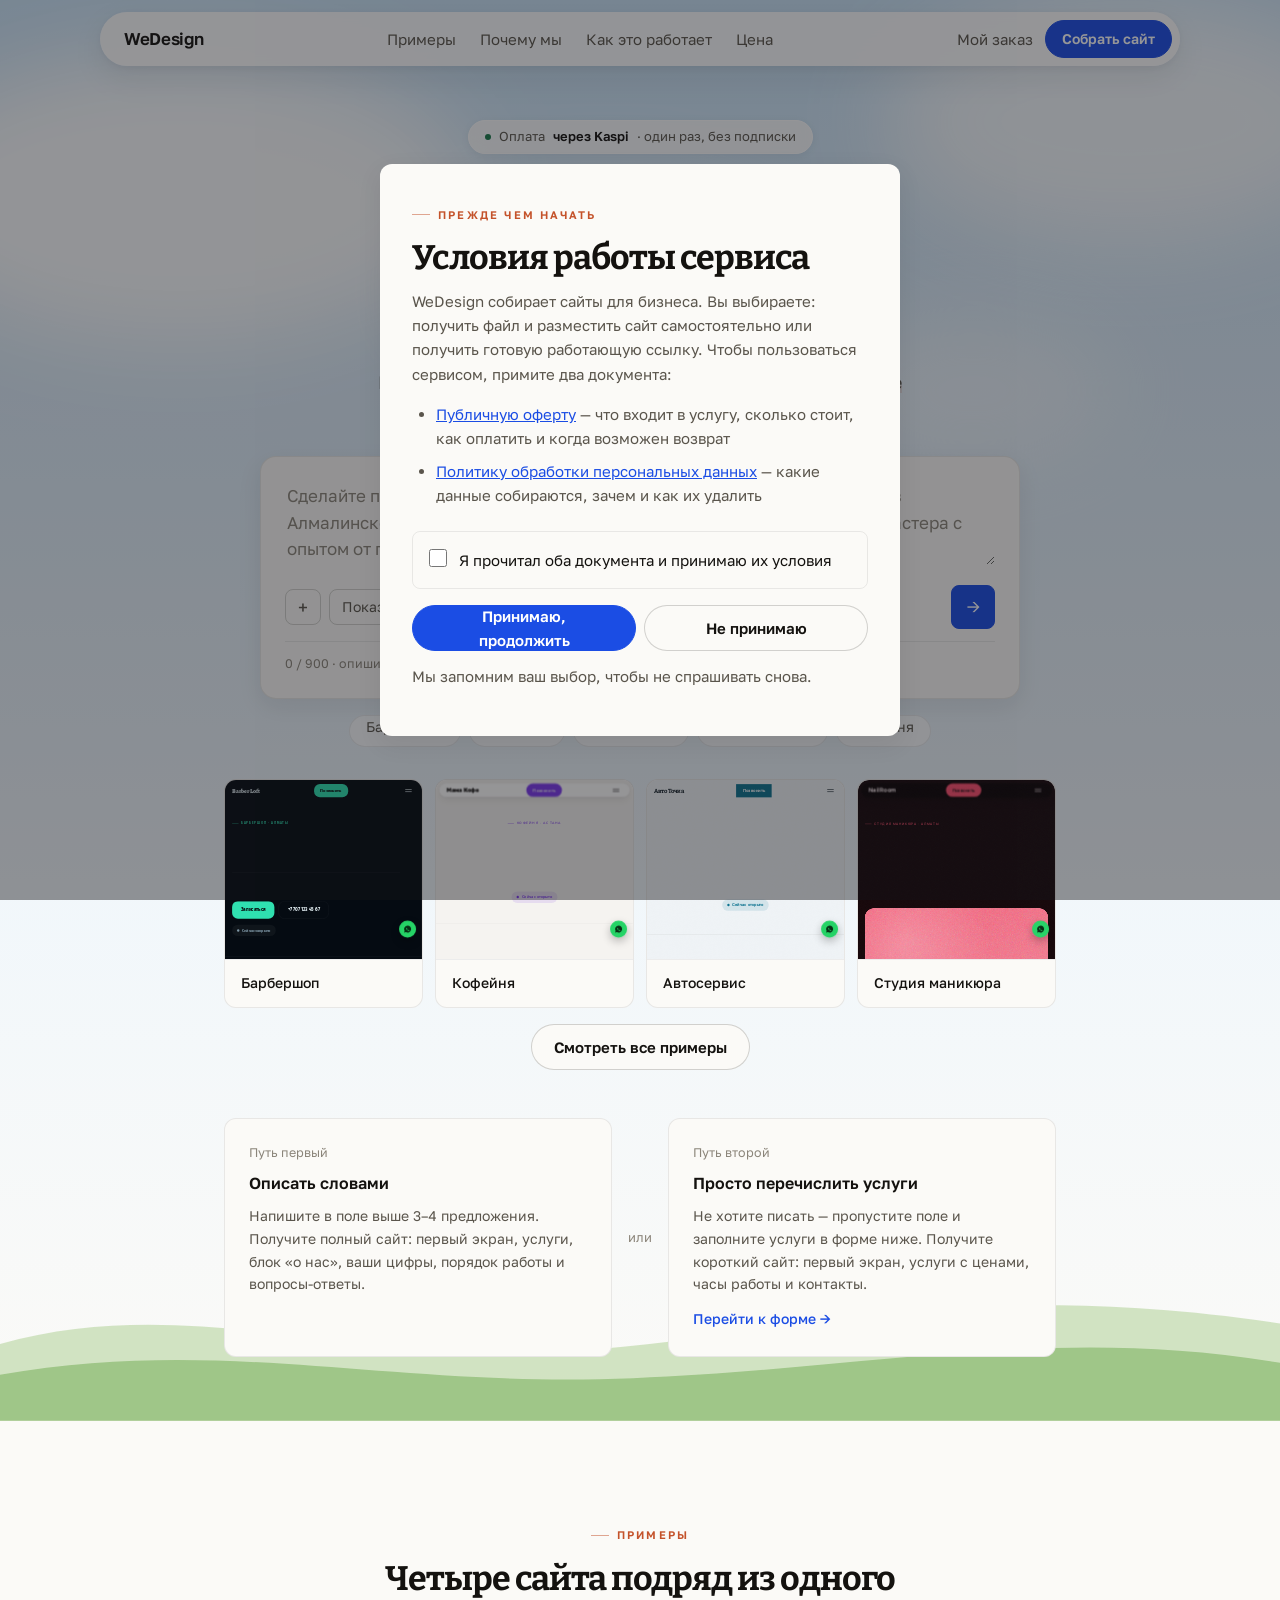
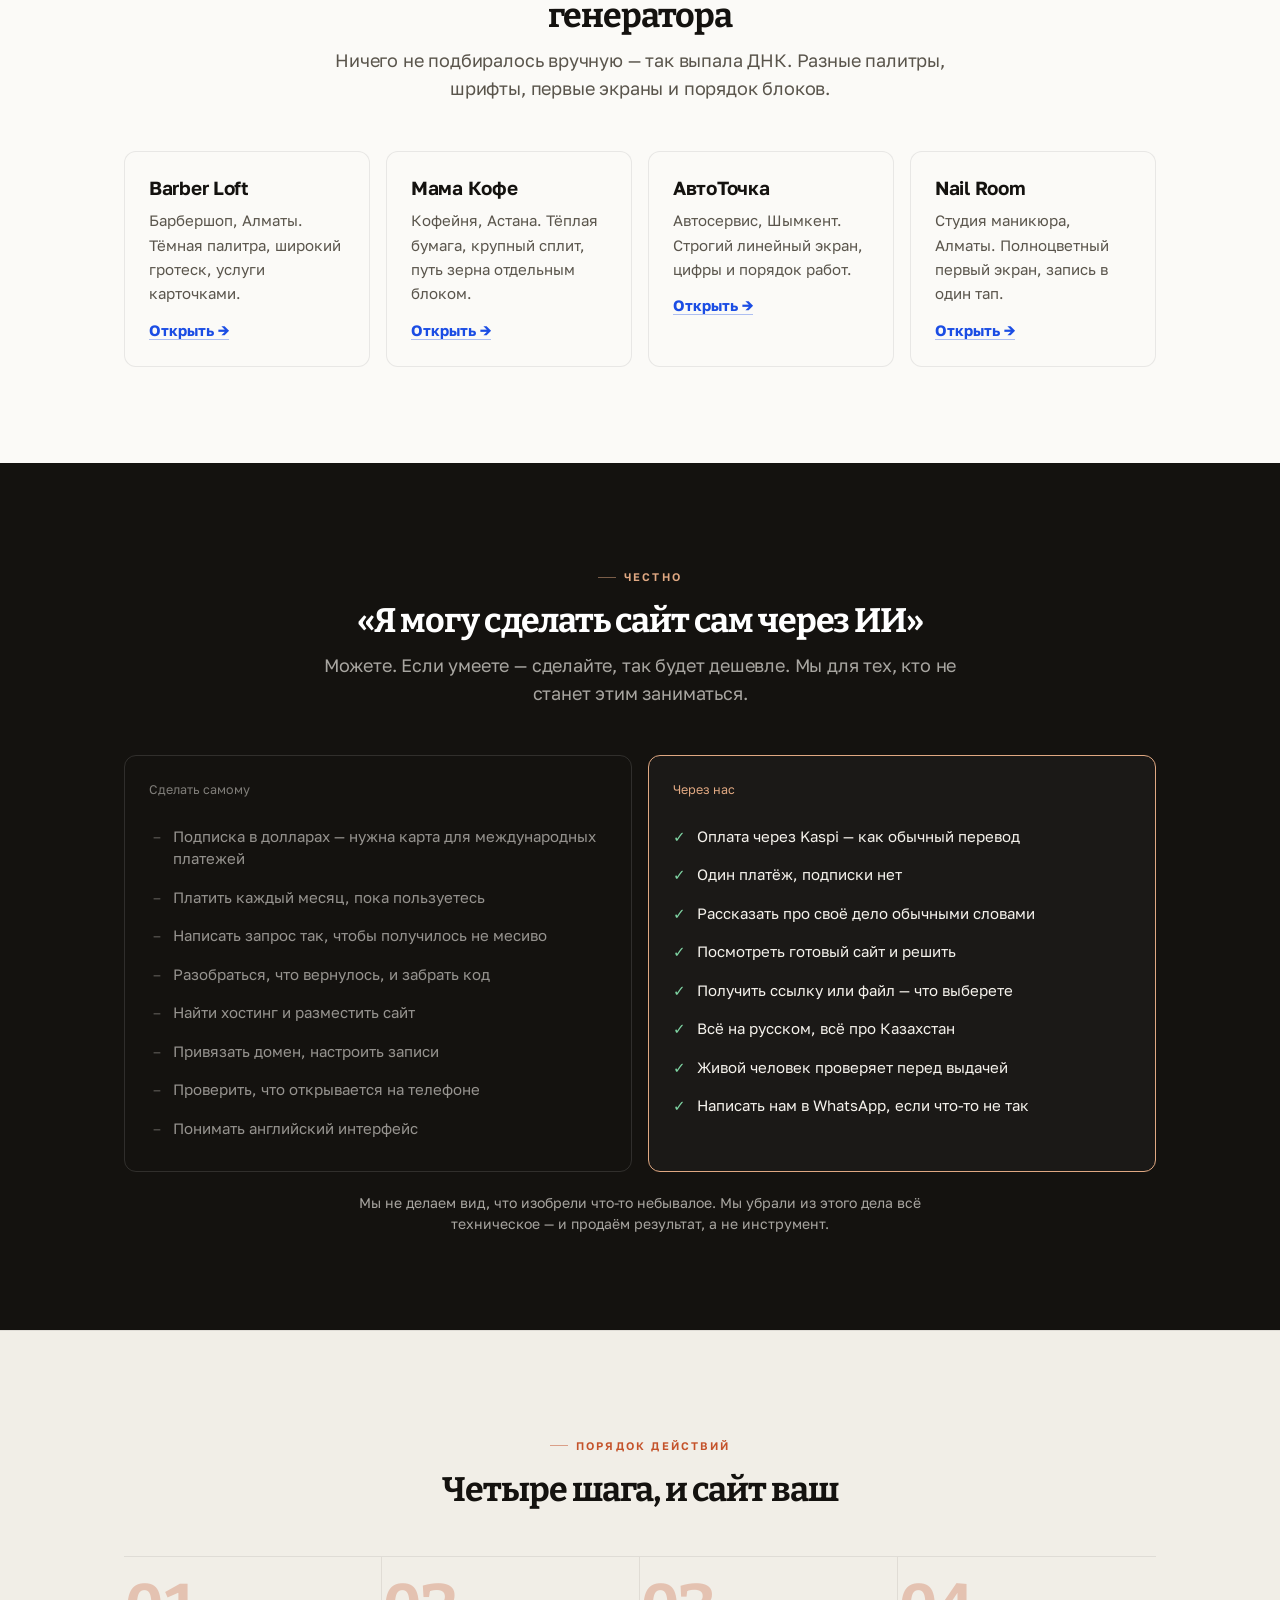
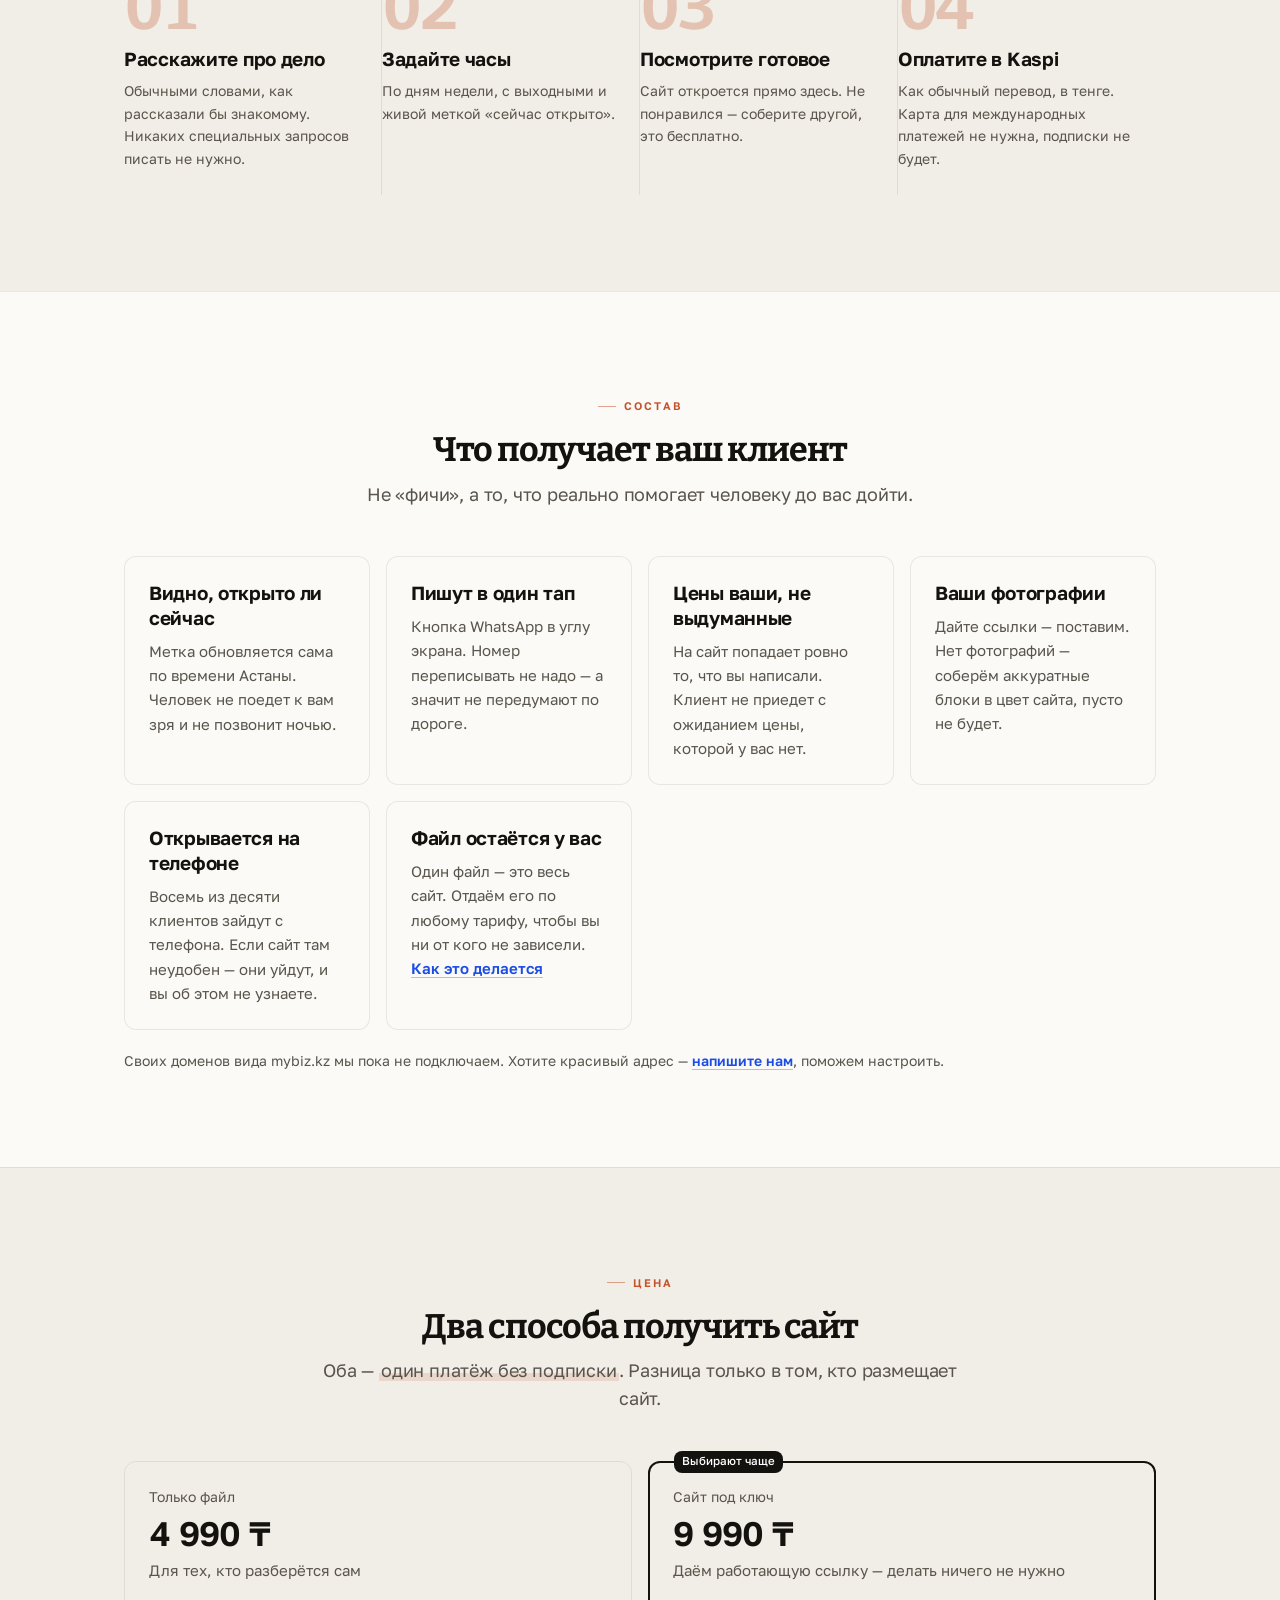
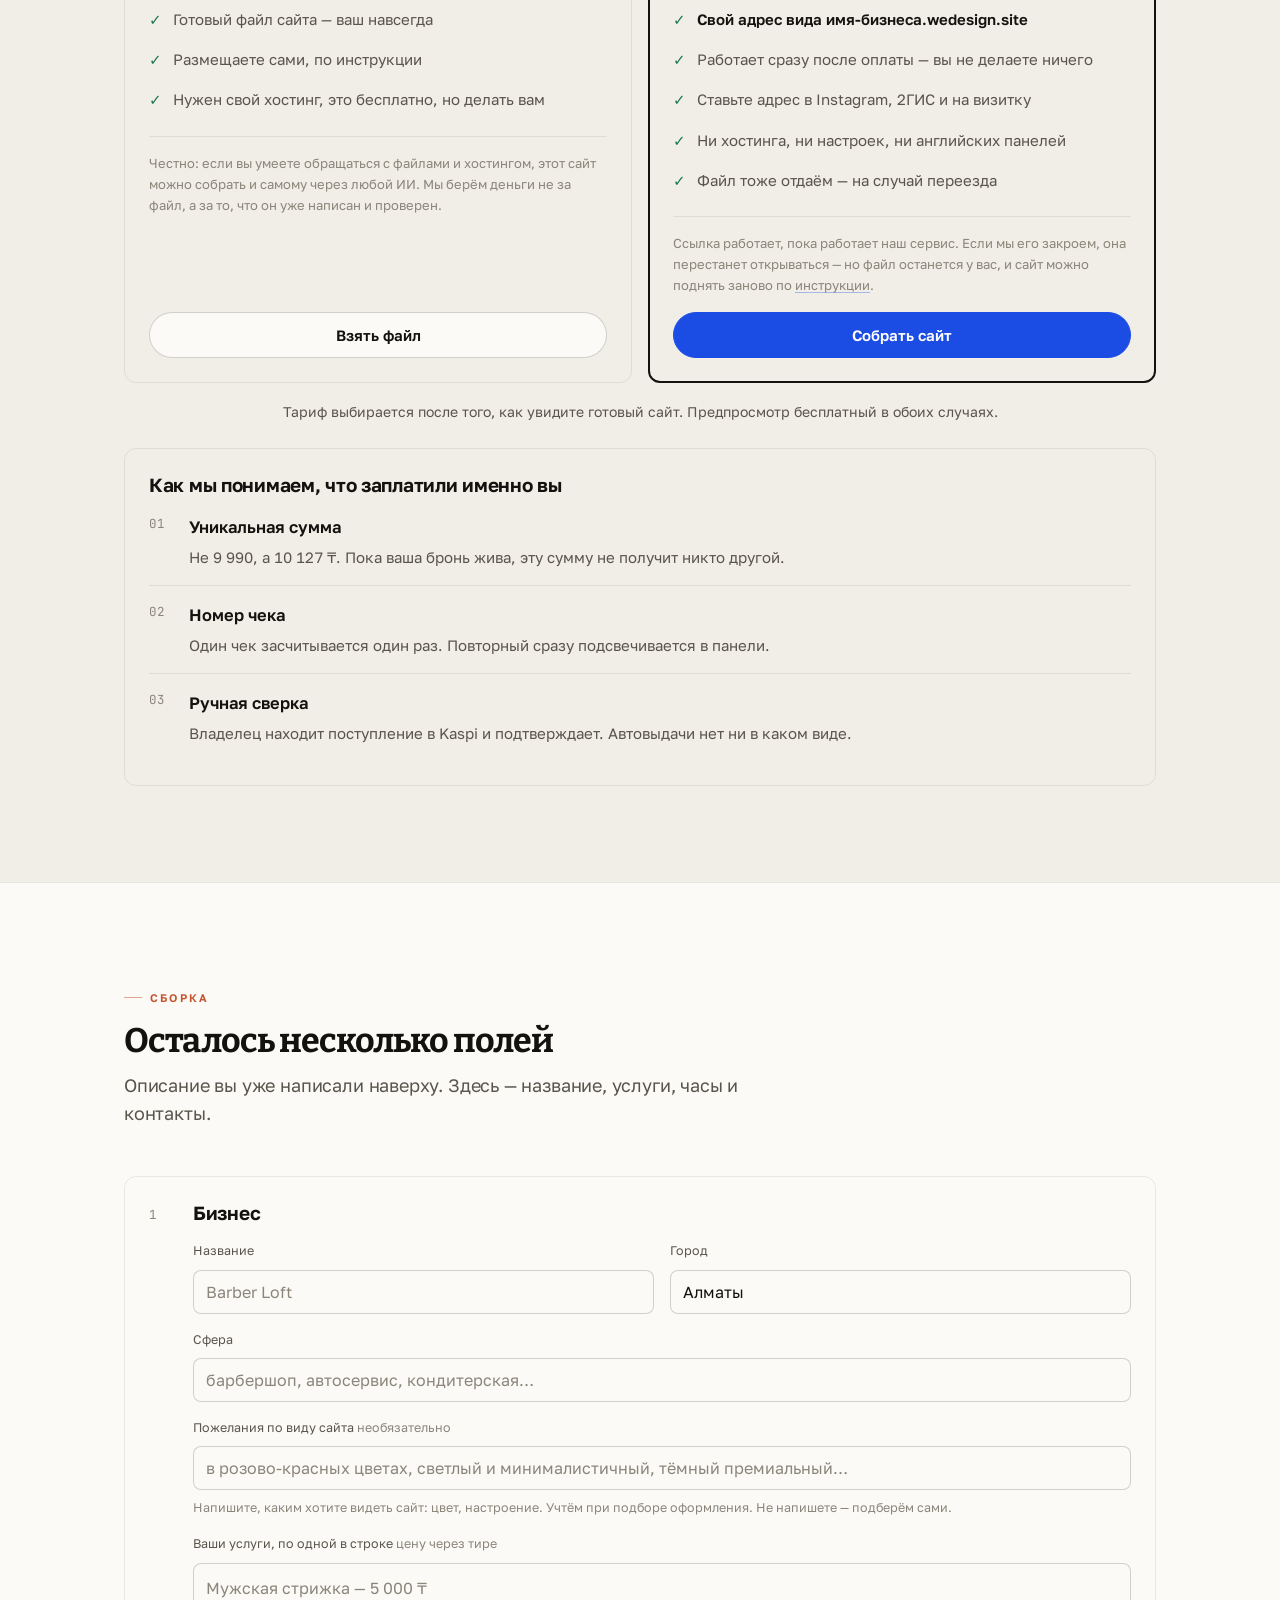
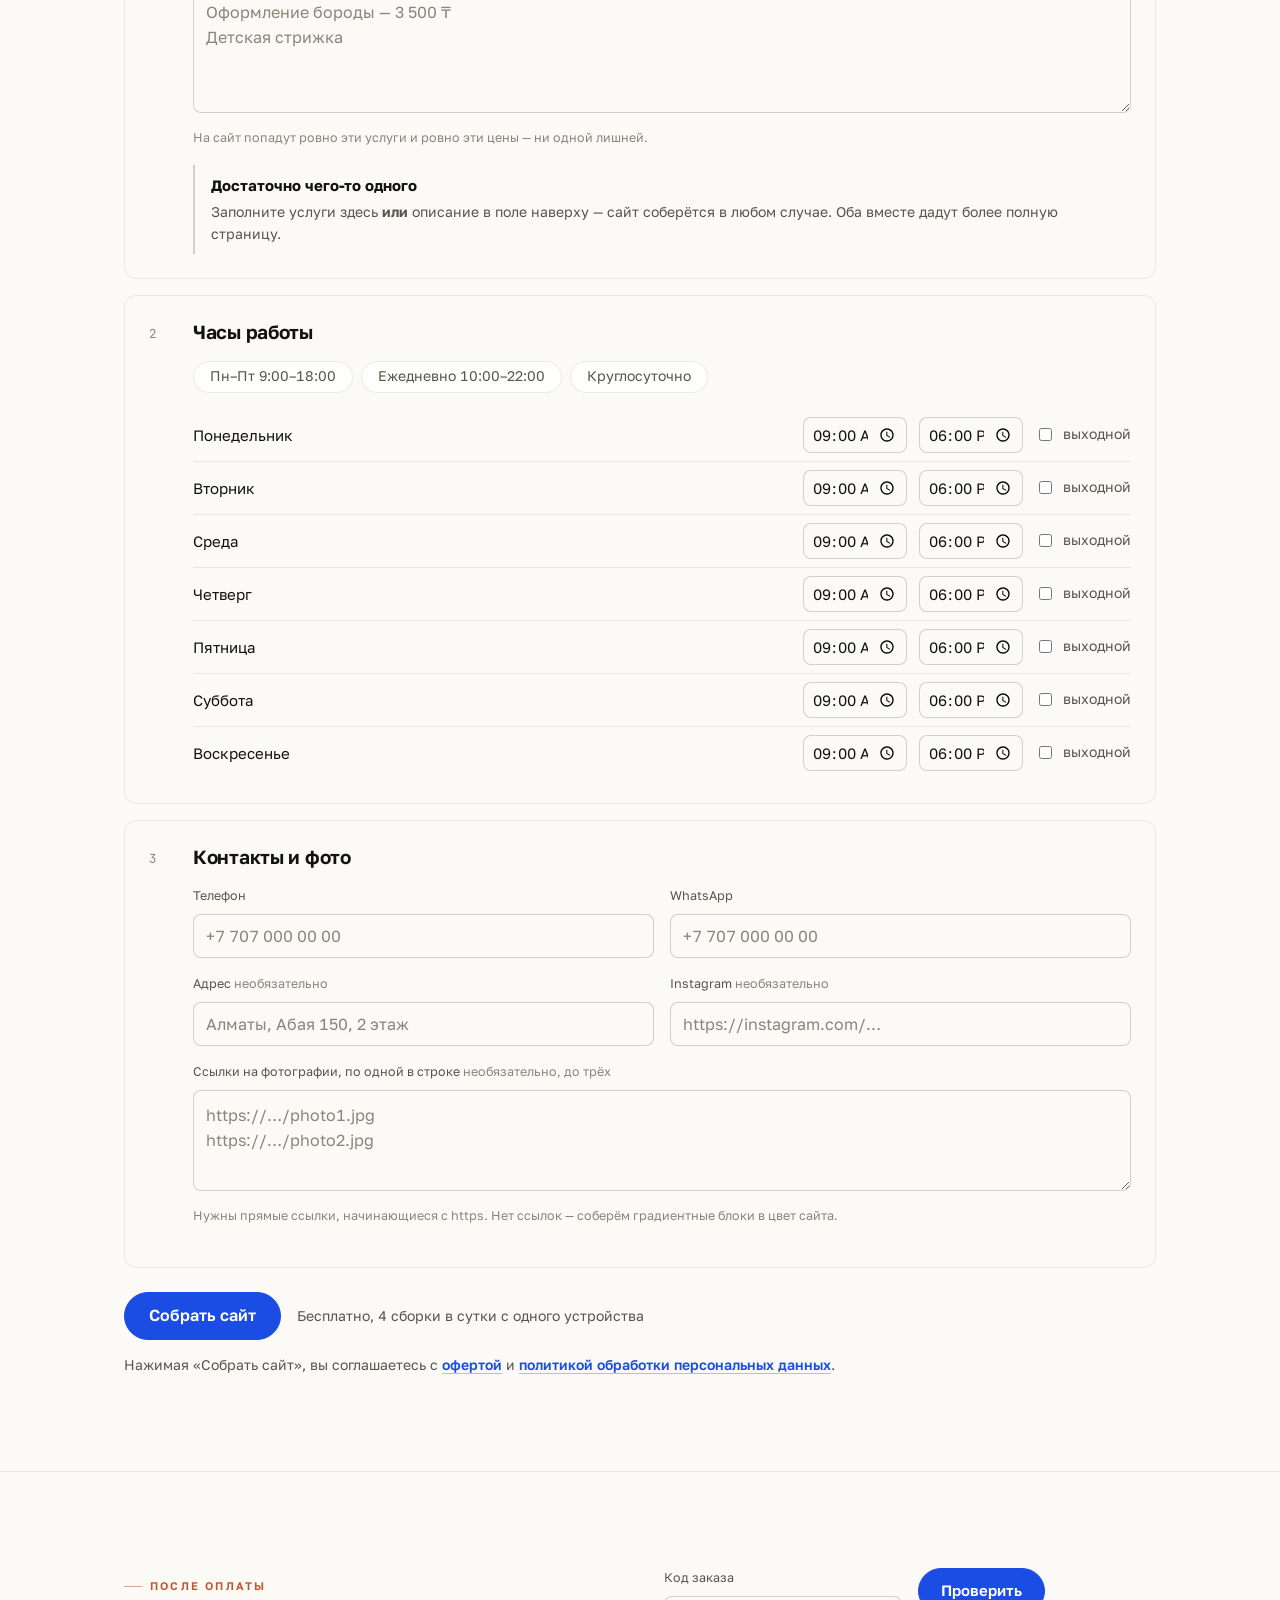
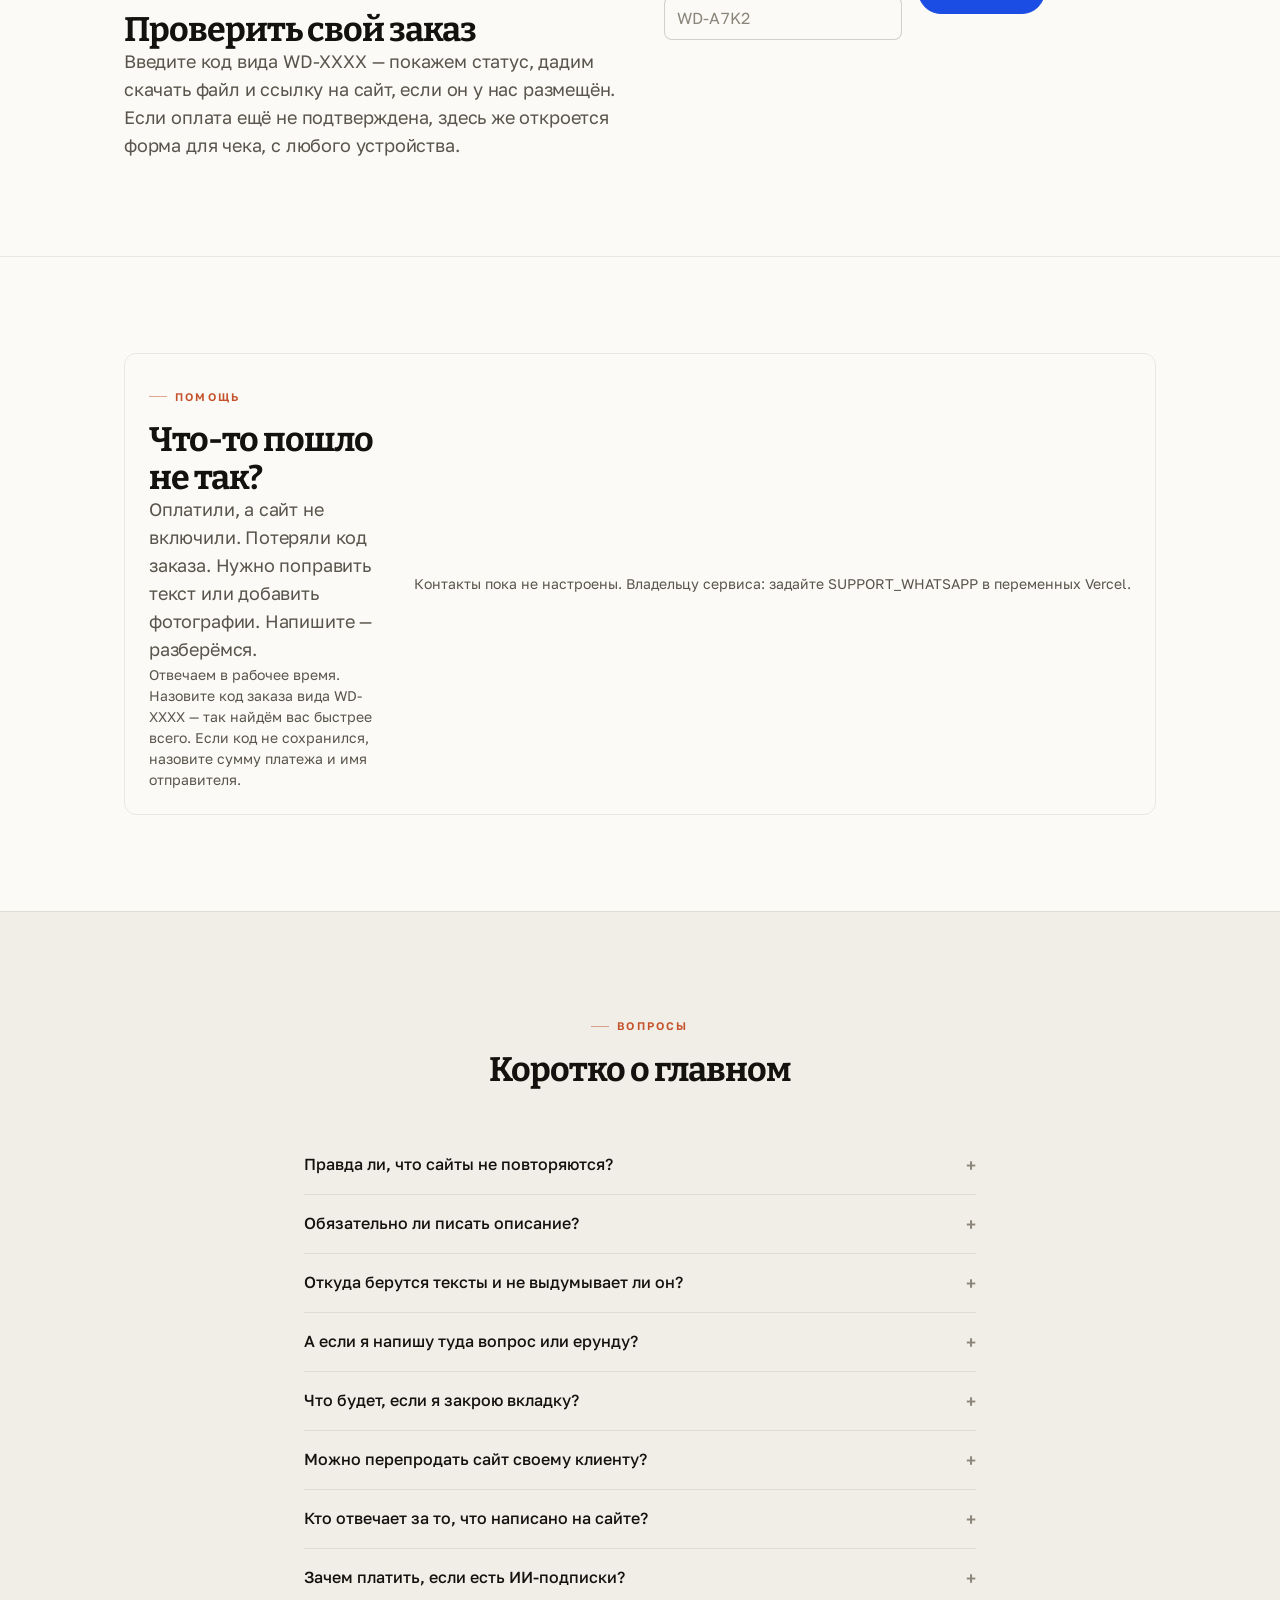
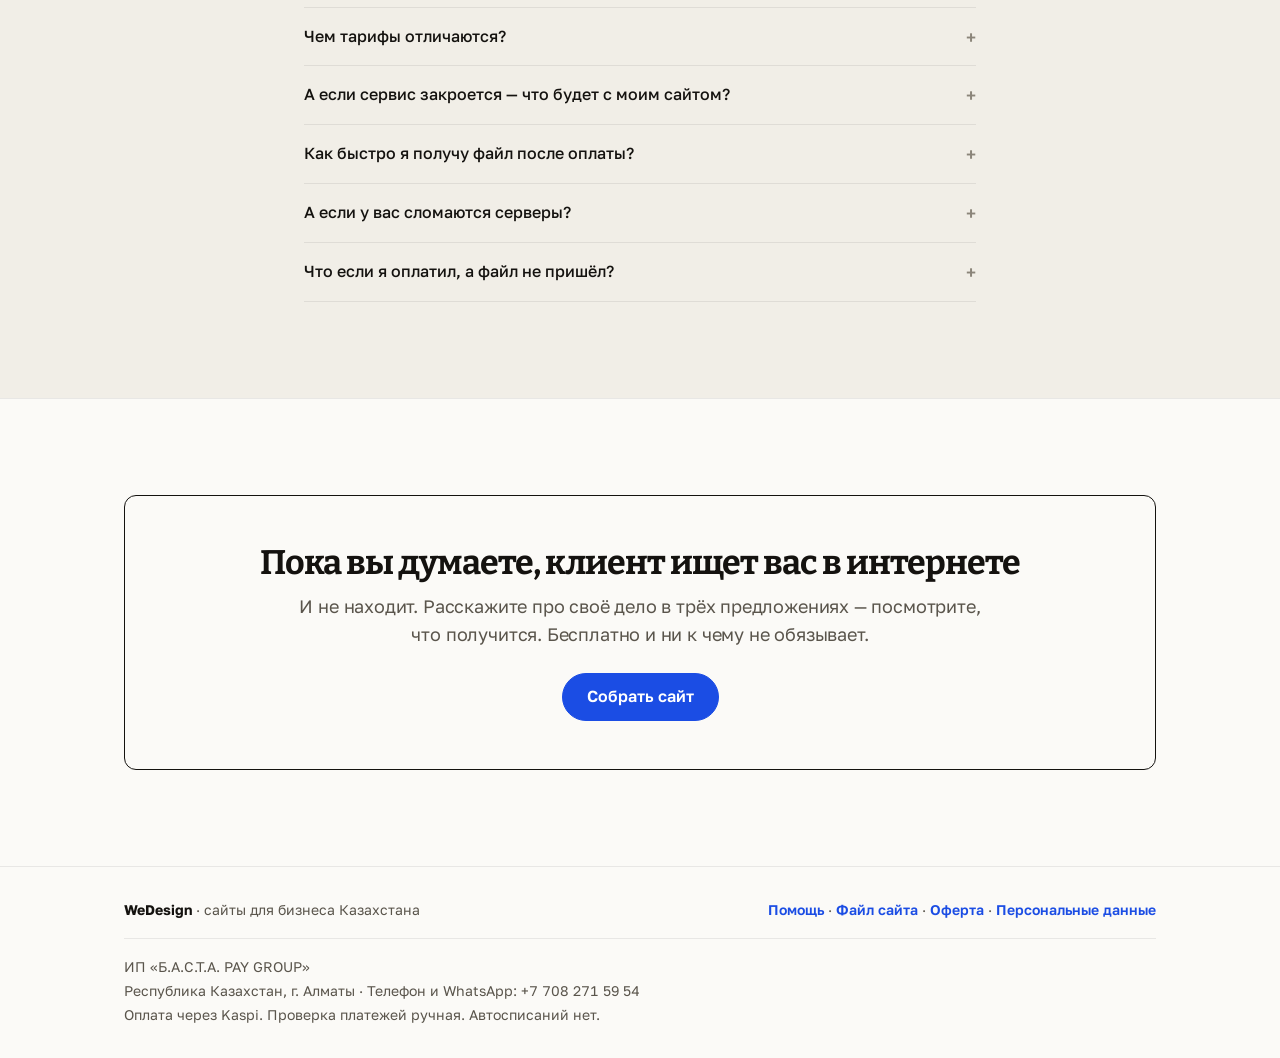
==== commit 61384fb6: "Add files via upload" ====
--- a/index.html
+++ b/index.html
@@ -10,7 +10,7 @@
 <meta property="og:title" content="WeDesign — сайт для вашего дела, без техники и подписок">
 <meta property="og:description" content="Ничего не нужно уметь. Оплата через Kaspi, один раз. Сайт остаётся у вас навсегда.">
 <link rel="preconnect" href="https://fonts.gstatic.com" crossorigin>
-<link rel="stylesheet" href="https://fonts.googleapis.com/css2?family=Manrope:wght@400;500;600;700;800&family=JetBrains+Mono:wght@400;700&display=swap&subset=cyrillic,latin">
+<link rel="stylesheet" href="https://fonts.googleapis.com/css2?family=Bitter:wght@600;700&family=Golos+Text:wght@400;500;600;700&family=JetBrains+Mono:wght@400;700&display=swap&subset=cyrillic,latin">
 <link rel="stylesheet" href="/assets/style.css">
 </head>
 <body>
@@ -86,7 +86,7 @@
   <div class="w hero-in">
     <span class="pill"><i></i>Оплата <b>через Kaspi</b> · один раз, без подписки</span>
     <h1>Сайт без единого технического действия</h1>
-    <p class="lead">Расскажите про своё дело обычными словами — остальное сделаем мы.</p>
+    <p class="lead">Расскажите про своё дело обычными словами — <mark>остальное сделаем мы</mark>.</p>
 
     <div class="prompt">
       <textarea id="fDescription" maxlength="900" placeholder="Сделайте профессиональный сайт для моего барбершопа на три кресла в Алмалинском районе. Стрижки, бороды, детские. Работаем по записи, мастера с опытом от пяти лет."></textarea>
@@ -160,7 +160,7 @@
 </div></section>
 
 <!-- ═════ сравнение ═════ -->
-<section class="s line" id="why"><div class="w">
+<section class="s ink" id="why"><div class="w">
   <div class="head c rv"><span class="k">Честно</span><h2>«Я могу сделать сайт сам через ИИ»</h2>
   <p class="lead">Можете. Если умеете — сделайте, так будет дешевле. Мы для тех, кто не станет этим заниматься.</p></div>
 
@@ -200,10 +200,10 @@
 <section class="s soft line" id="how"><div class="w">
   <div class="head c rv"><span class="k">Порядок действий</span><h2>Четыре шага, и сайт ваш</h2></div>
   <ol class="steps">
-    <li class="rv"><span class="n">1</span><h3>Расскажите про дело</h3><p>Обычными словами, как рассказали бы знакомому. Никаких специальных запросов писать не нужно.</p></li>
-    <li class="rv" style="--d:60ms"><span class="n">2</span><h3>Задайте часы</h3><p>По дням недели, с выходными и живой меткой «сейчас открыто».</p></li>
-    <li class="rv" style="--d:120ms"><span class="n">3</span><h3>Посмотрите готовое</h3><p>Сайт откроется прямо здесь. Не понравился — соберите другой, это бесплатно.</p></li>
-    <li class="rv" style="--d:180ms"><span class="n">4</span><h3>Оплатите в Kaspi</h3><p>Как обычный перевод, в тенге. Карта для международных платежей не нужна, подписки не будет.</p></li>
+    <li class="rv"><span class="big-n">01</span><h3>Расскажите про дело</h3><p>Обычными словами, как рассказали бы знакомому. Никаких специальных запросов писать не нужно.</p></li>
+    <li class="rv" style="--d:60ms"><span class="big-n">02</span><h3>Задайте часы</h3><p>По дням недели, с выходными и живой меткой «сейчас открыто».</p></li>
+    <li class="rv" style="--d:120ms"><span class="big-n">03</span><h3>Посмотрите готовое</h3><p>Сайт откроется прямо здесь. Не понравился — соберите другой, это бесплатно.</p></li>
+    <li class="rv" style="--d:180ms"><span class="big-n">04</span><h3>Оплатите в Kaspi</h3><p>Как обычный перевод, в тенге. Карта для международных платежей не нужна, подписки не будет.</p></li>
   </ol>
 </div></section>
 
@@ -225,7 +225,7 @@
 <!-- ═════ цена ═════ -->
 <section class="s soft line" id="price"><div class="w">
   <div class="head c rv"><span class="k">Цена</span><h2>Два способа получить сайт</h2>
-  <p class="lead">Оба — один платёж без подписки. Разница только в том, кто размещает сайт.</p></div>
+  <p class="lead">Оба — <mark>один платёж без подписки</mark>. Разница только в том, кто размещает сайт.</p></div>
 
   <div class="tariffs">
     <div class="tariff rv">
--- a/assets/style.css
+++ b/assets/style.css
@@ -4,15 +4,17 @@
 
 :root{
   /* цвет */
-  --bg:#FFFFFF;
-  --bg-alt:#F6F6F4;
-  --ink:#16161A;
-  --ink-2:#5C5C66;
-  --ink-3:#8A8A94;
-  --line:#E4E4E1;
-  --line-2:#CFCFCA;
-  --ac:#1F4FD8;
-  --ac-soft:#1F4FD80D;
+  --bg:#FBFAF7;
+  --bg-alt:#F1EEE7;
+  --ink:#14120F;
+  --ink-2:#5A554C;
+  --ink-3:#8B857A;
+  --line:#14120F14;
+  --line-2:#14120F2E;
+  --ac:#1B4DE4;
+  --ac-soft:#1B4DE40D;
+  --plum:#2B1B4A;
+  --clay:#C4522A;
   --ok:#1B7A4B;
   --warn:#9A6300;
   --err:#B3261E;
@@ -41,7 +43,8 @@
 html{scroll-behavior:smooth;-webkit-text-size-adjust:100%}
 body{
   margin:0;background:var(--bg);color:var(--ink);
-  font:400 16px/1.6 'Golos Text',system-ui,-apple-system,sans-serif;
+  font:400 16.5px/1.62 'Golos Text',system-ui,-apple-system,sans-serif;
+  font-variant-numeric:tabular-nums;
   -webkit-font-smoothing:antialiased;
 }
 [hidden]{display:none!important}
@@ -50,16 +53,19 @@
 button,input,textarea,select{font:inherit;color:inherit}
 
 /* ——— типографика ——— */
-h1,h2,h3{font-weight:600;margin:0}
-h1{font-size:40px;line-height:1.1;letter-spacing:-.02em}
-h2{font-size:28px;line-height:1.15;letter-spacing:-.02em}
-h3{font-size:19px;line-height:1.3;letter-spacing:-.01em}
+h1,h2{font-family:'Bitter',Georgia,serif;font-weight:700;margin:0;font-feature-settings:'kern' 1,'liga' 1}
+h3{font-weight:650;margin:0}
+h1{font-size:40px;line-height:1.04;letter-spacing:-.035em}
+h2{font-size:28px;line-height:1.1;letter-spacing:-.03em}
+h3{font-size:19px;line-height:1.3;letter-spacing:-.015em}
 p{margin:0}
 .lead{font-size:18px;line-height:1.55;letter-spacing:-.01em;color:var(--ink-2);max-width:64ch}
 .micro{font-size:14px;line-height:1.5;color:var(--ink-2);margin:0}
 .tiny{font-size:12.5px;line-height:1.45;color:var(--ink-3);letter-spacing:.02em}
 .mono{font-family:'JetBrains Mono',ui-monospace,monospace;font-variant-numeric:tabular-nums}
-.k{display:block;font-size:12.5px;font-weight:500;letter-spacing:.02em;color:var(--ink-3);margin-bottom:var(--s3)}
+.k{display:inline-flex;align-items:center;gap:var(--s2);font-size:11px;font-weight:600;
+  letter-spacing:.2em;text-transform:uppercase;color:var(--clay);margin-bottom:var(--s4)}
+.k:before{content:'';width:18px;height:1px;background:currentColor;opacity:.5}
 :focus-visible{outline:2px solid var(--ac);outline-offset:2px;border-radius:var(--r-in)}
 ::selection{background:#1F4FD81A}
 
@@ -74,15 +80,17 @@
 /* ——— кнопки ——— */
 .btn{
   display:inline-flex;align-items:center;justify-content:center;gap:var(--s2);
-  height:44px;padding:0 20px;border:1px solid var(--ac);border-radius:var(--r-in);
+  height:46px;padding:0 22px;border:1px solid var(--ac);border-radius:var(--r-pill);
   background:var(--ac);color:#fff;font-size:15px;font-weight:600;cursor:pointer;
-  transition:background .15s ease,border-color .15s ease;
-}
-.btn:hover{background:#1A44BC;border-color:#1A44BC}
+  position:relative;overflow:hidden;
+  transition:background .18s ease,border-color .18s ease,transform .18s ease;
+}
+.btn:hover{background:#1741C4;border-color:#1741C4;transform:translateY(-1px)}
+.btn:active{transform:translateY(0)}
 .btn:disabled{opacity:.45;cursor:progress}
-.btn.o{background:transparent;color:var(--ink);border-color:var(--line-2)}
+.btn.o{background:var(--bg);color:var(--ink);border-color:var(--line-2)}
 .btn.o:hover{background:transparent;border-color:var(--ink);color:var(--ink)}
-.btn.sm{height:36px;padding:0 14px;font-size:14px}
+.btn.sm{height:38px;padding:0 16px;font-size:14px}
 .btn.lg{height:48px;padding:0 24px;font-size:16px}
 .btn.dark{background:var(--ink);border-color:var(--ink)}
 .btn.dark:hover{background:#000;border-color:#000}
@@ -116,9 +124,33 @@
 .menu a{font-size:22px;font-weight:600}
 .bar{display:none}
 
+/* ——— характерные детали ——— */
+/* Тонкая линейка с номером над блоком — приём из печати */
+.rule-n{display:grid;grid-template-columns:auto 1fr;gap:var(--s4);align-items:center;
+  padding-top:var(--s3);border-top:1px solid var(--line-2);margin-bottom:var(--s5)}
+.rule-n span{font-family:'JetBrains Mono',monospace;font-size:11px;letter-spacing:.16em;color:var(--ink-3)}
+
+/* Крупная цифра, вынесенная на поле */
+.big-n{font-family:'Bitter',serif;font-weight:700;font-size:clamp(38px,5vw,72px);
+  line-height:.85;letter-spacing:-.04em;color:var(--clay);opacity:.28}
+
+/* Подчёркивание в тексте с человеческим отступом */
+p a,.lead a{text-decoration:underline;text-decoration-color:#1B4DE459;
+  text-underline-offset:.18em;text-decoration-thickness:1px}
+p a:hover,.lead a:hover{text-decoration-color:var(--ac)}
+
+/* Выделение в тексте маркером, а не жирным */
+mark,.hl{background:linear-gradient(transparent 62%,#C4522A26 62%);color:inherit;padding:0 2px}
+
 /* ——— секции ——— */
 .s{padding:var(--s8) 0}
 .s.tint{background:var(--bg-alt)}
+.s.ink{background:var(--ink);color:#F5F2EC}
+.s.ink h2,.s.ink h3{color:#fff}
+.s.ink .lead,.s.ink p{color:#F5F2ECA8}
+.s.ink .k{color:#E0A882}
+.s.ink .card{border-color:#FFFFFF1F}
+.s.ink .card:hover{border-color:#FFFFFF3D}
 .soft{background:var(--bg-alt)}
 .s.line{border-top:1px solid var(--line)}
 .head{max-width:64ch;margin-bottom:var(--s7)}
@@ -140,9 +172,10 @@
 .hero-in{position:relative;z-index:2;padding-top:calc(var(--s9) + var(--s5));max-width:880px}
 .hero h1{max-width:15ch;margin:0 auto var(--s4)}
 .hero .lead{margin:0 auto var(--s6);max-width:52ch}
-.pill{display:inline-flex;align-items:center;gap:var(--s2);height:30px;padding:0 var(--s4);
-  background:#FFFFFFCC;backdrop-filter:blur(8px);border:1px solid #FFFFFF;border-radius:var(--r-pill);
-  font-size:12.5px;color:var(--ink-2);margin-bottom:var(--s5)}
+.pill{display:inline-flex;align-items:center;gap:var(--s2);height:34px;padding:0 var(--s4);
+  background:#FFFFFFDB;backdrop-filter:blur(10px);border:1px solid #FFFFFF;border-radius:var(--r-pill);
+  font-size:13px;color:var(--ink-2);margin-bottom:var(--s5);
+  box-shadow:0 2px 10px rgba(20,18,15,.06)}
 .pill i{width:6px;height:6px;border-radius:50%;background:var(--ok);font-style:normal}
 .pill b{color:var(--ink);font-weight:600}
 .nav-right{display:flex;align-items:center;gap:var(--s3)}
@@ -193,8 +226,12 @@
 
 /* ——— карточки ——— */
 .cards{display:grid;grid-template-columns:repeat(auto-fit,minmax(240px,1fr));gap:var(--s4)}
-.card{border:1px solid var(--line);border-radius:var(--r-card);padding:var(--s5);transition:border-color .15s ease}
-.card:hover{border-color:var(--line-2)}
+.card{background:var(--bg);border:1px solid var(--line);border-radius:var(--r-card);
+  padding:var(--s5);position:relative;transition:border-color .2s ease,transform .2s ease}
+.card:hover{border-color:var(--ac);transform:translateY(-2px)}
+.card:before{content:'';position:absolute;left:var(--s5);top:0;width:26px;height:2px;
+  background:var(--clay);opacity:0;transition:opacity .2s ease}
+.card:hover:before{opacity:1}
 .card h3{margin-bottom:var(--s2)}
 .card p{font-size:15px;color:var(--ink-2)}
 .card .ico{display:none}
@@ -204,6 +241,8 @@
 .steps li{padding:var(--s5) var(--s5) var(--s5) 0;border-right:1px solid var(--line)}
 .steps li:last-child{border-right:0}
 .steps .n{display:block;font-family:'JetBrains Mono',monospace;font-size:12.5px;color:var(--ink-3);margin-bottom:var(--s3)}
+.steps .big-n{display:block;margin-bottom:var(--s3)}
+.s.ink .big-n{color:#E0A882;opacity:.4}
 .steps h3{margin-bottom:var(--s2)}
 .steps p{font-size:14px;color:var(--ink-2);margin:0}
 
@@ -211,6 +250,14 @@
 .vs{display:grid;grid-template-columns:1fr 1fr;gap:var(--s4)}
 .vs-col{border:1px solid var(--line);border-radius:var(--r-card);padding:var(--s5)}
 .vs-col.best{border-color:var(--ink)}
+.s.ink .vs-col{border-color:#FFFFFF1F}
+.s.ink .vs-col.best{border-color:#E0A882;background:#FFFFFF08}
+.s.ink .vs-tag{color:#F5F2EC7A}
+.s.ink .vs-col.best .vs-tag{color:#E0A882}
+.s.ink .vs-list li{color:#F5F2EC94}
+.s.ink .vs-list.good li{color:#F5F2EC}
+.s.ink .vs-list.good li:before{color:#7FD4A3}
+.s.ink .vs-list.bad li:before{color:#F5F2EC4D}
 .vs-tag{display:block;font-size:12.5px;color:var(--ink-3);margin-bottom:var(--s4)}
 .vs-list{list-style:none;padding:0;margin:0;font-size:15px}
 .vs-list li{padding:var(--s2) 0 var(--s2) var(--s5);position:relative;color:var(--ink-2);line-height:1.5}
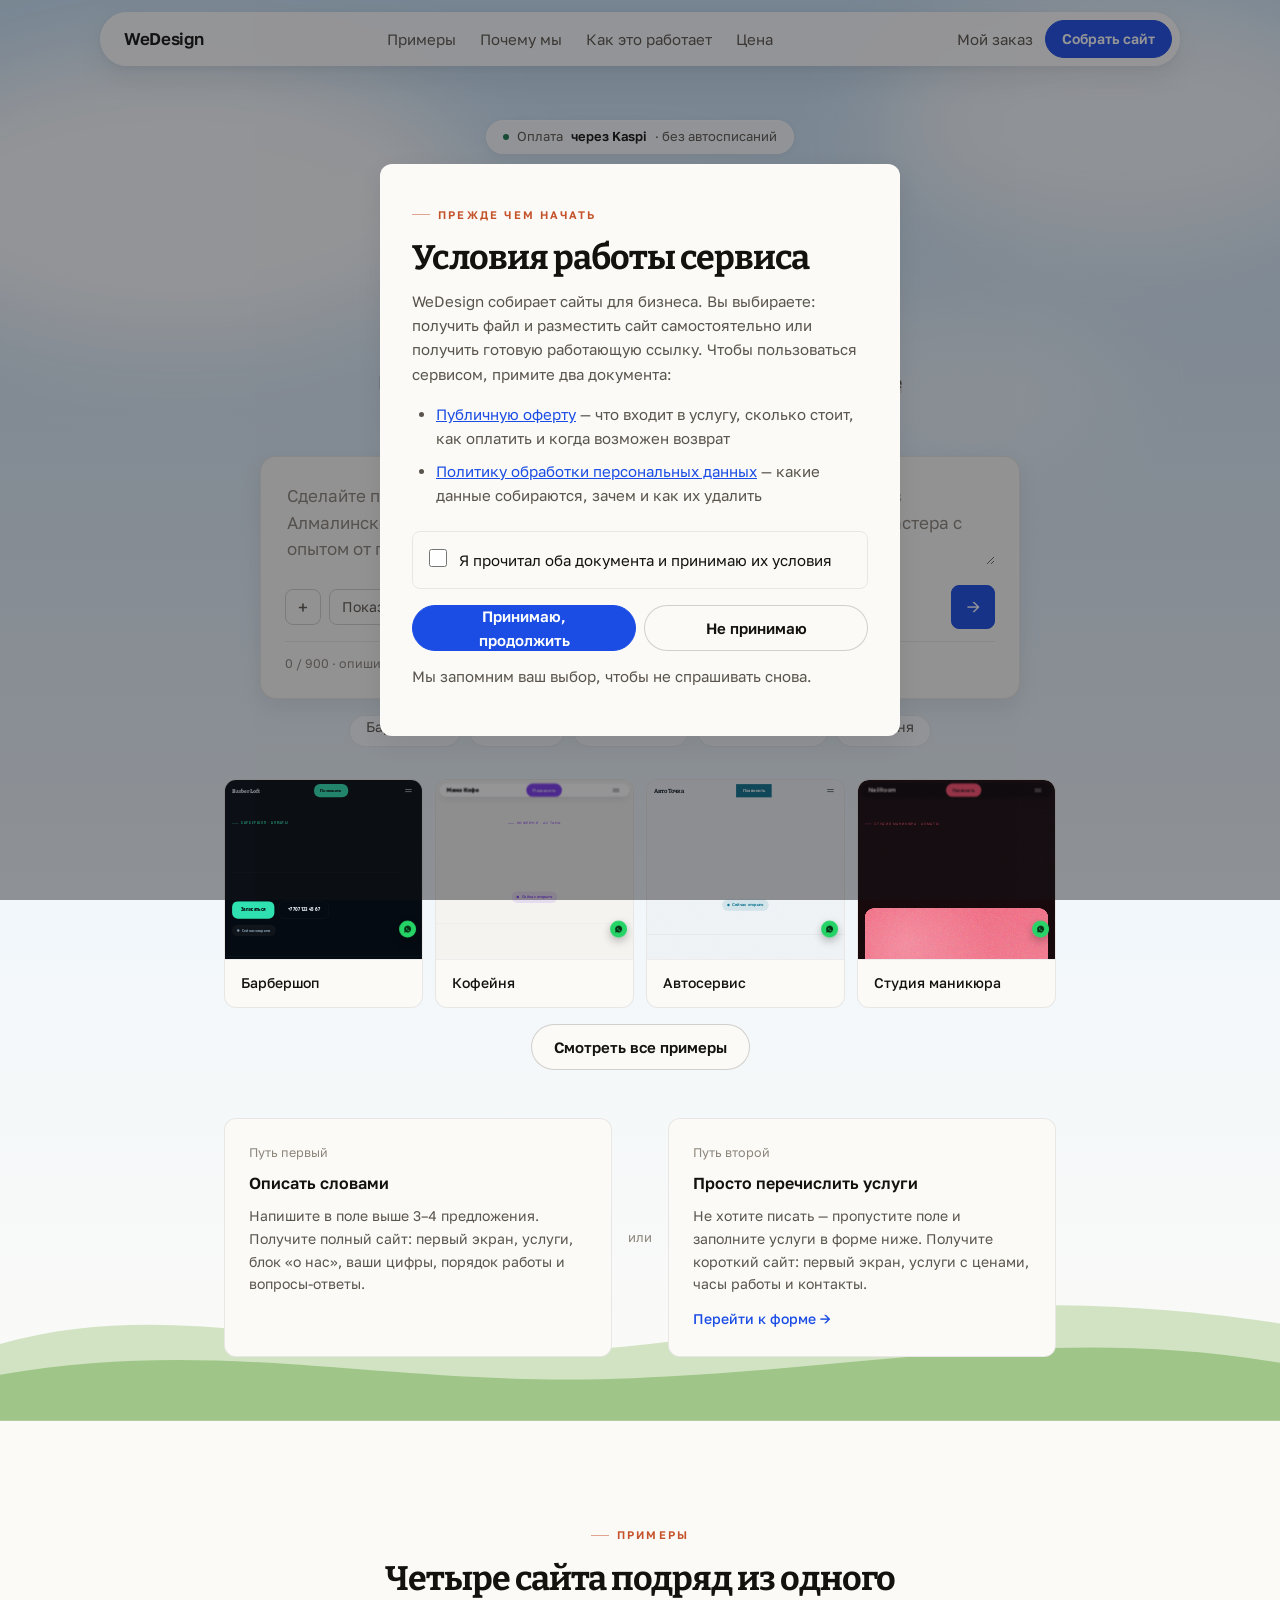
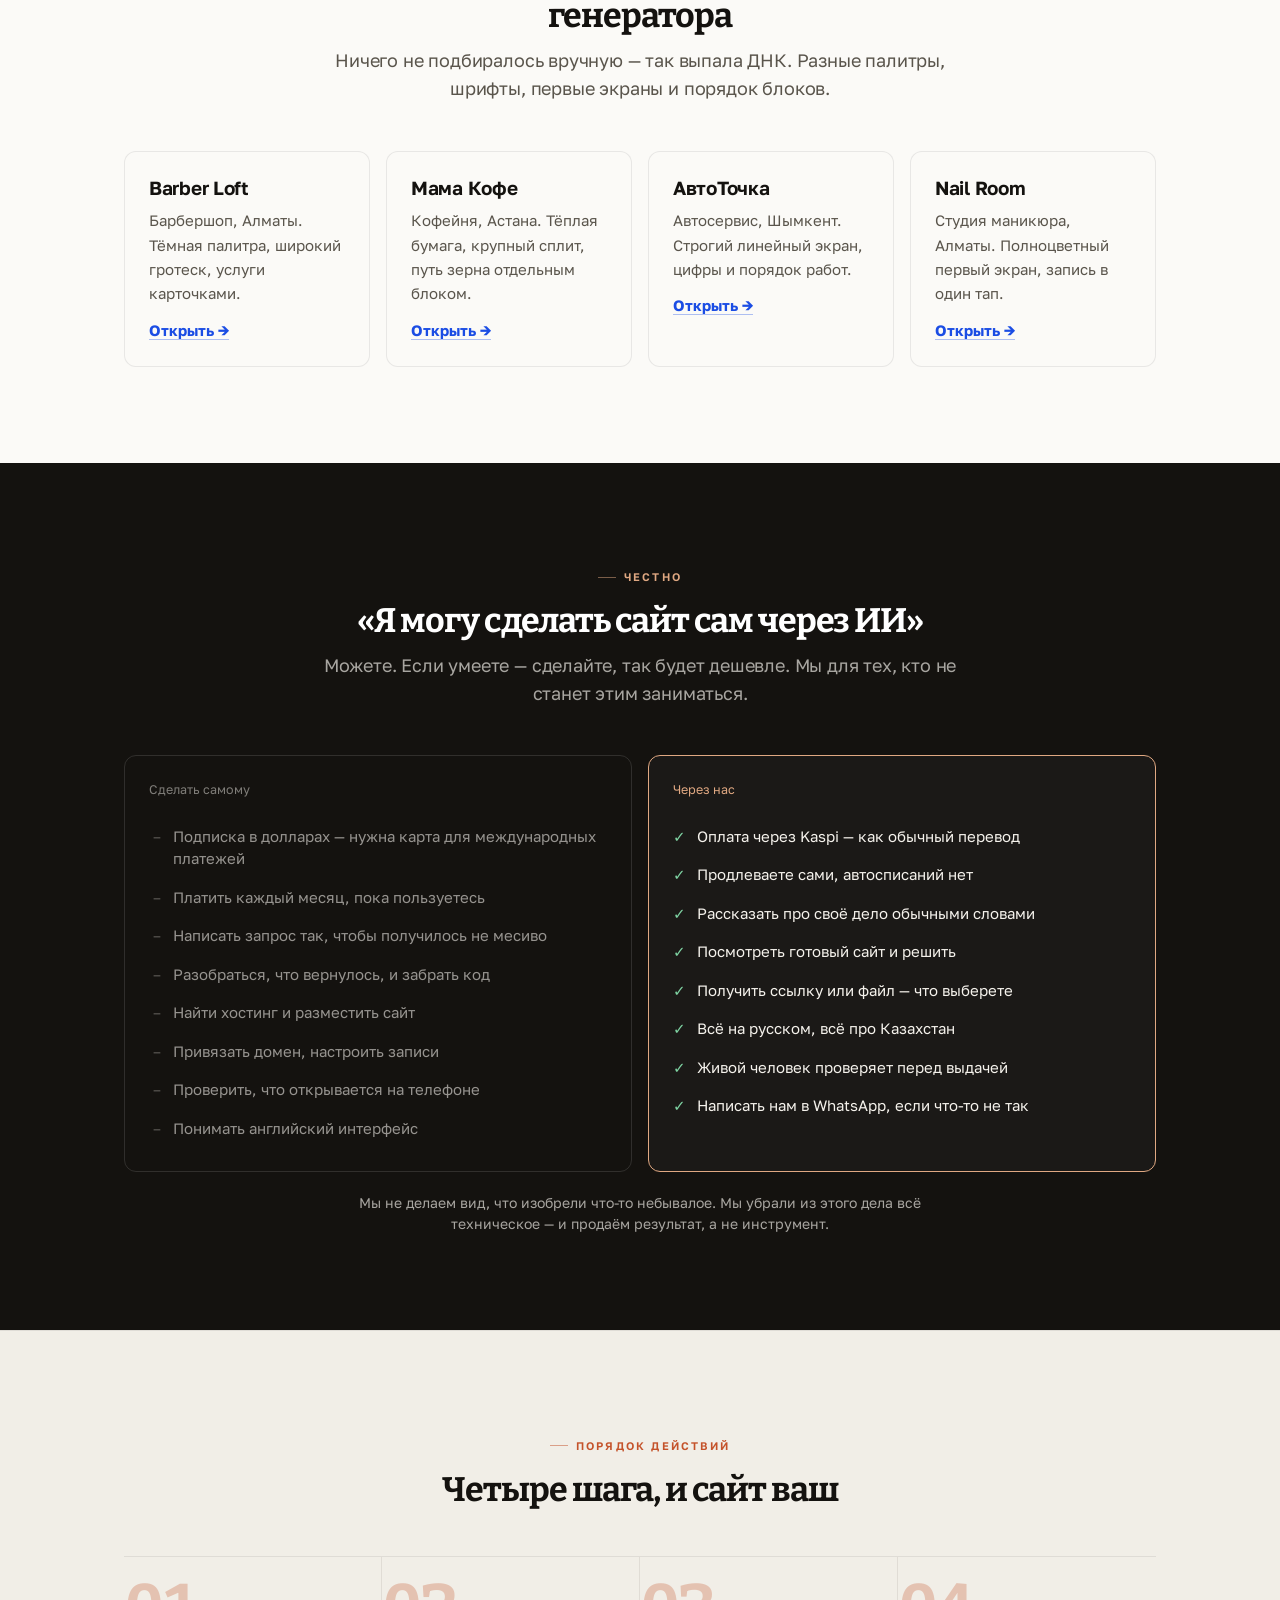
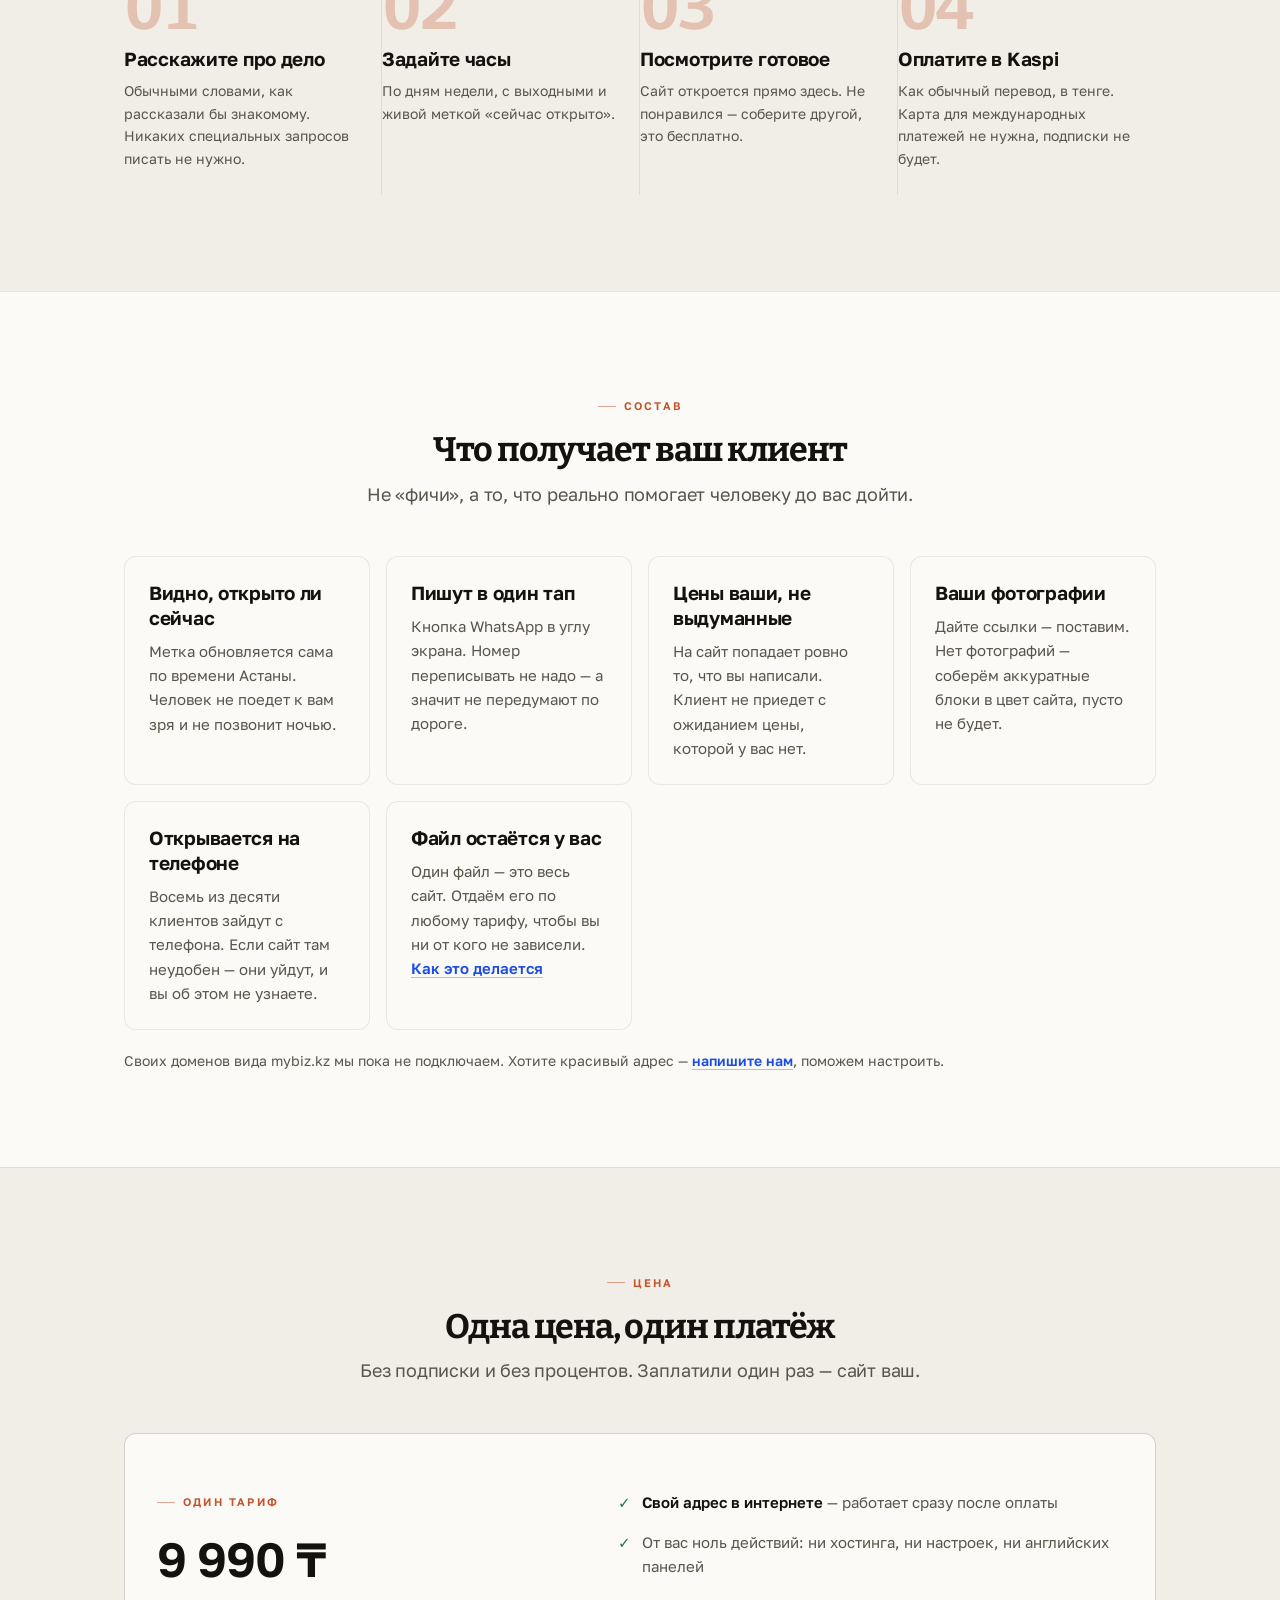
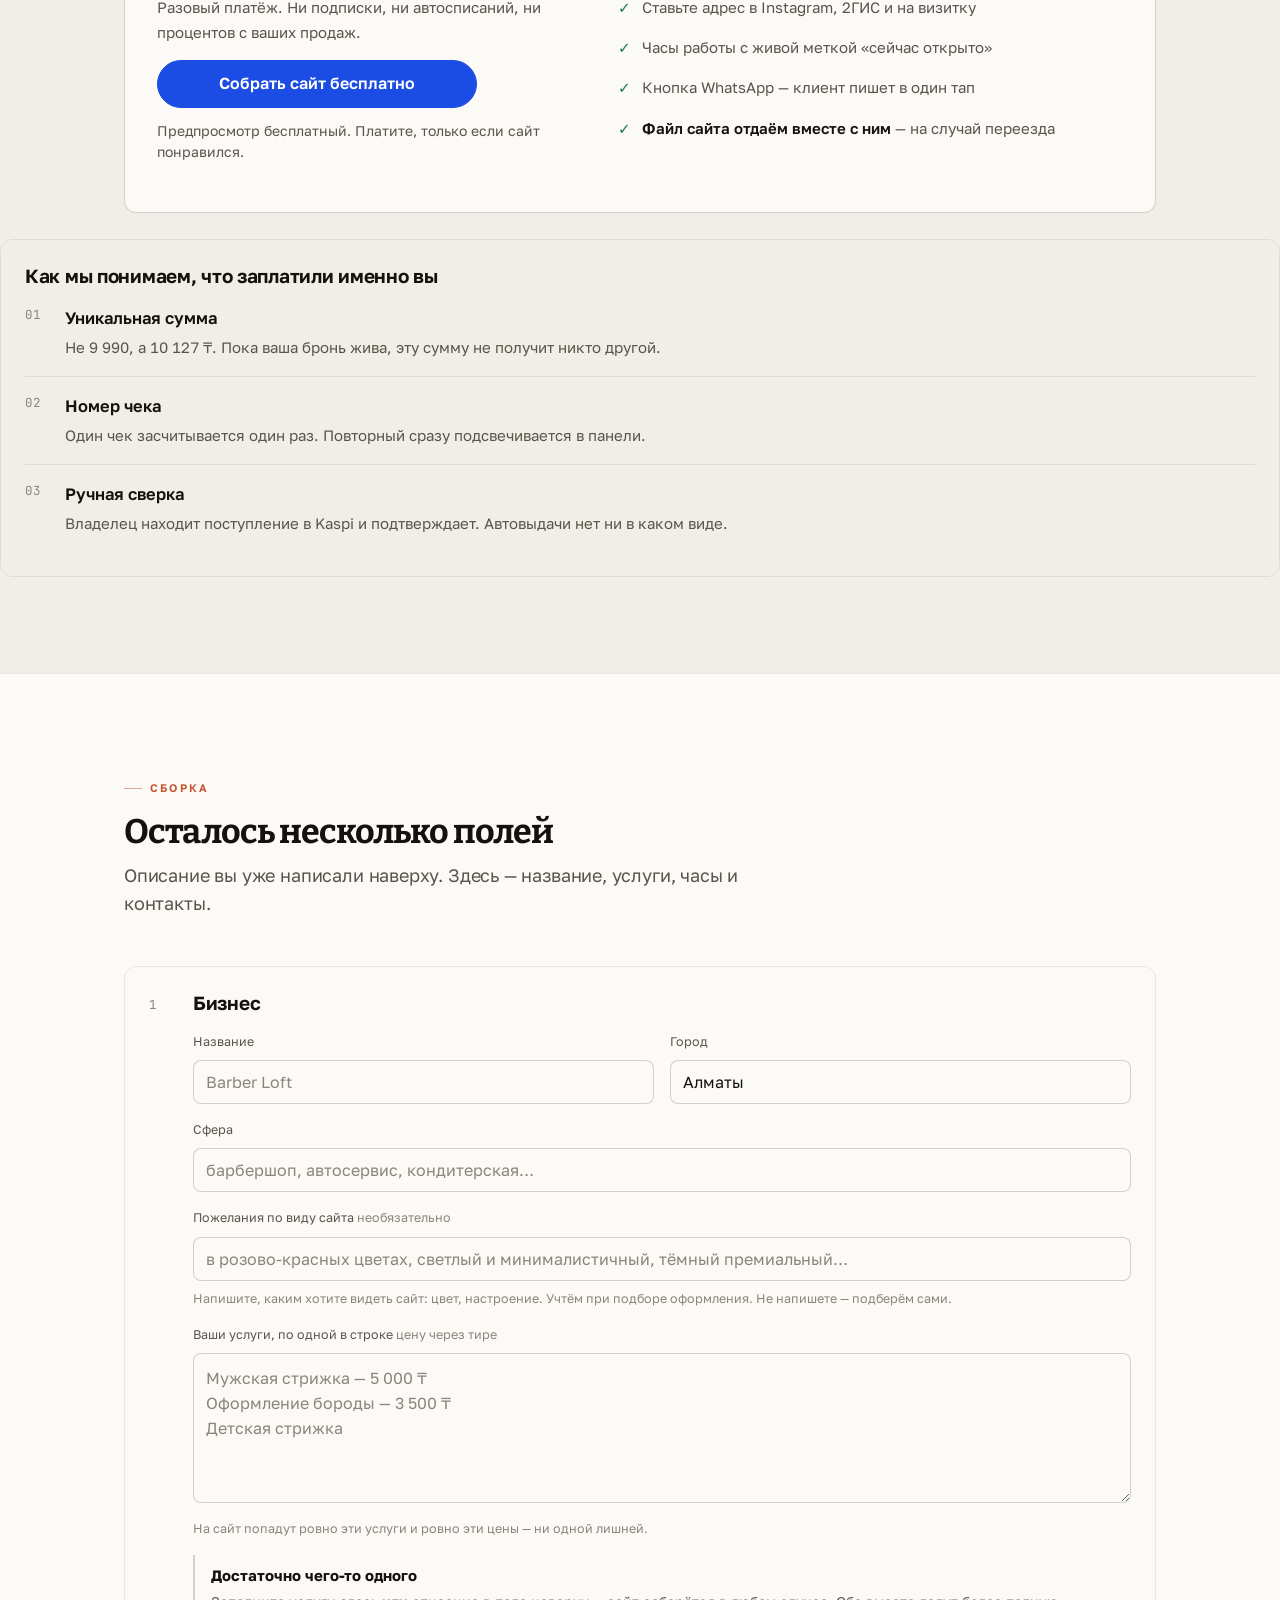
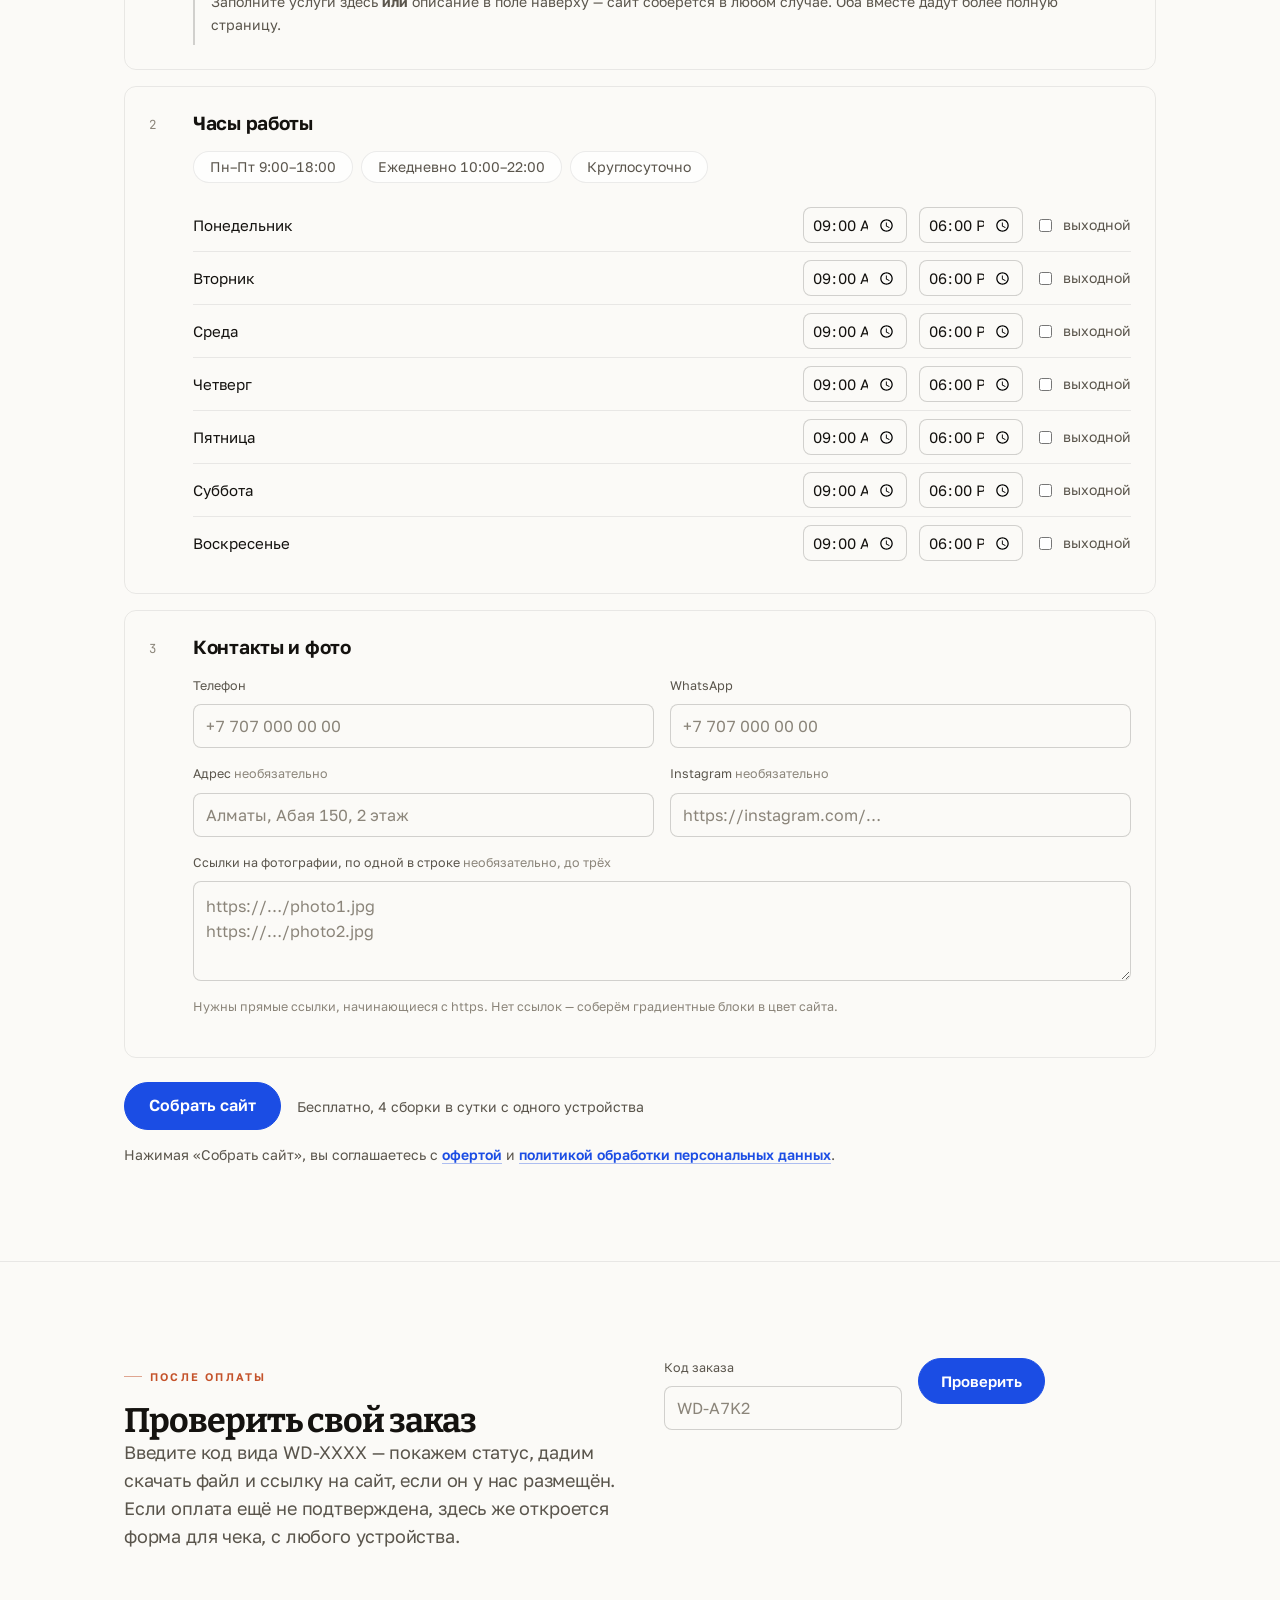
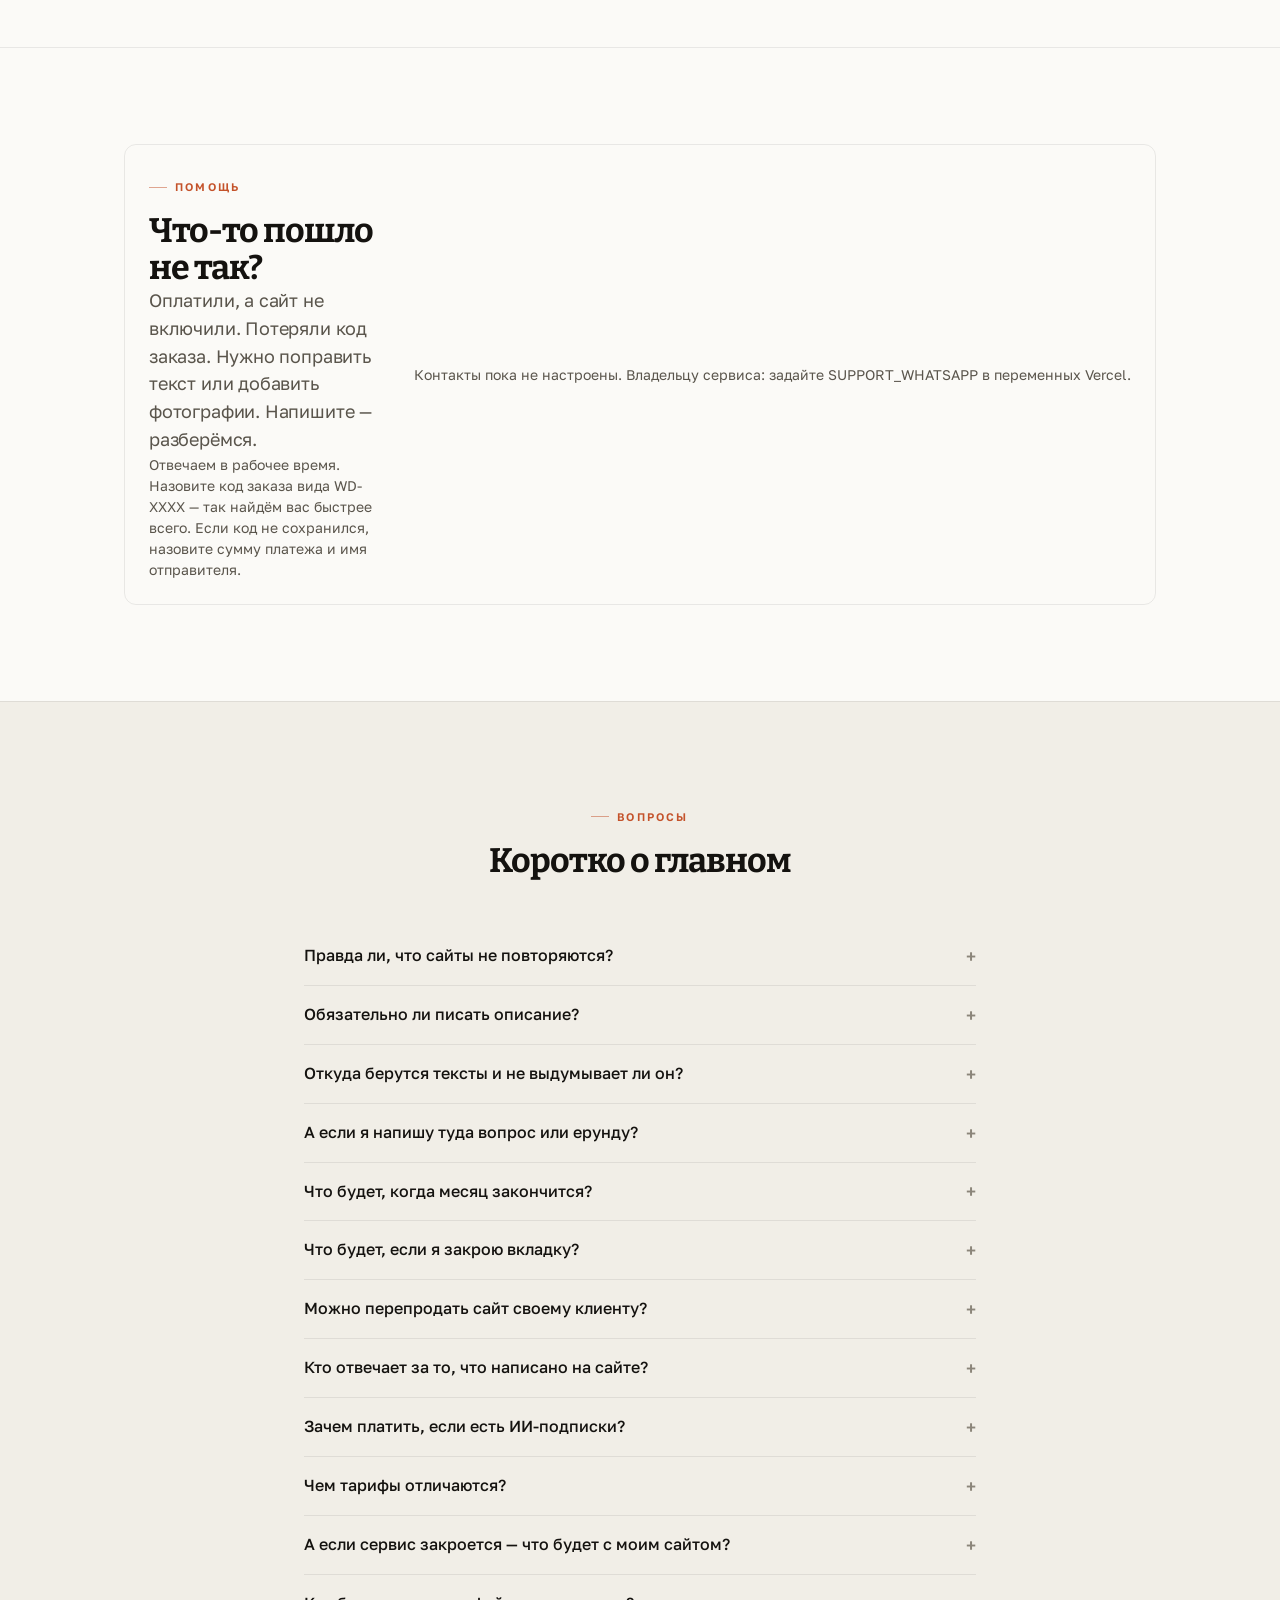
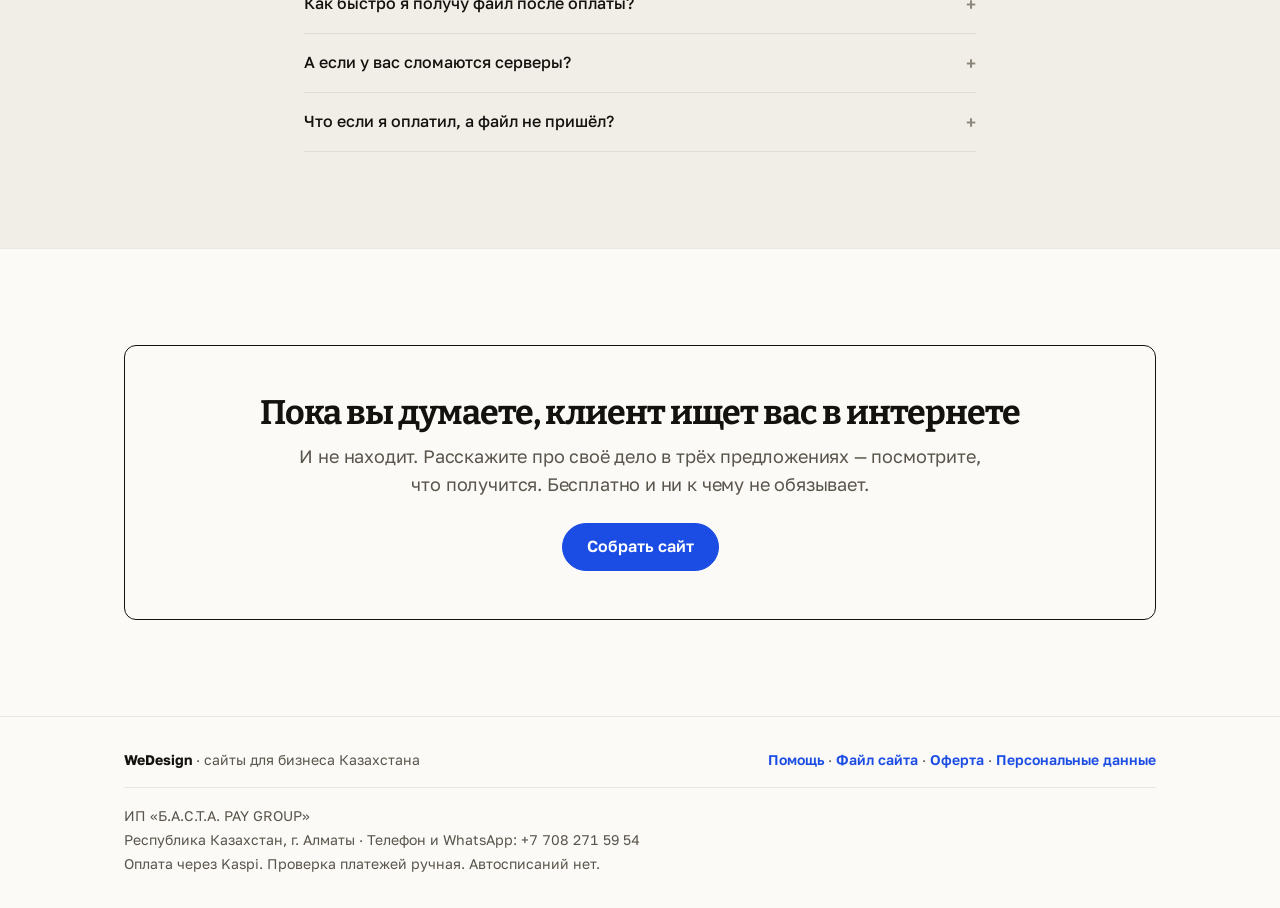
==== commit d852f4e2: "Add files via upload" ====
--- a/index.html
+++ b/index.html
@@ -84,7 +84,7 @@
   </div>
 
   <div class="w hero-in">
-    <span class="pill"><i></i>Оплата <b>через Kaspi</b> · один раз, без подписки</span>
+    <span class="pill"><i></i>Оплата <b>через Kaspi</b> · без автосписаний</span>
     <h1>Сайт без единого технического действия</h1>
     <p class="lead">Расскажите про своё дело обычными словами — <mark>остальное сделаем мы</mark>.</p>
 
@@ -182,7 +182,7 @@
       <span class="vs-tag">Через нас</span>
       <ul class="vs-list good">
         <li>Оплата через Kaspi — как обычный перевод</li>
-        <li>Один платёж, подписки нет</li>
+        <li>Продлеваете сами, автосписаний нет</li>
         <li>Рассказать про своё дело обычными словами</li>
         <li>Посмотреть готовый сайт и решить</li>
         <li>Получить ссылку или файл — что выберете</li>
@@ -224,41 +224,29 @@
 
 <!-- ═════ цена ═════ -->
 <section class="s soft line" id="price"><div class="w">
-  <div class="head c rv"><span class="k">Цена</span><h2>Два способа получить сайт</h2>
-  <p class="lead">Оба — <mark>один платёж без подписки</mark>. Разница только в том, кто размещает сайт.</p></div>
-
-  <div class="tariffs">
-    <div class="tariff rv">
-      <span class="t-name">Только файл</span>
-      <div class="t-price" data-price="file">4 990 ₸</div>
-      <p class="t-sub">Для тех, кто разберётся сам</p>
-      <ul class="t-list">
-        <li>Готовый файл сайта — ваш навсегда</li>
-        <li>Размещаете сами, по инструкции</li>
-        <li>Нужен свой хостинг, это бесплатно, но делать вам</li>
-      </ul>
-      <p class="t-note">Честно: если вы умеете обращаться с файлами и хостингом, этот сайт можно собрать и самому через любой ИИ. Мы берём деньги не за файл, а за то, что он уже написан и проверен.</p>
-      <a class="btn o" href="#build">Взять файл</a>
-    </div>
-
-    <div class="tariff best rv" style="--d:80ms">
-      <span class="t-badge">Выбирают чаще</span>
-      <span class="t-name">Сайт под ключ</span>
+  <div class="head c rv"><span class="k">Цена</span><h2>Одна цена, один платёж</h2>
+  <p class="lead">Без подписки и без процентов. Заплатили один раз — сайт ваш.</p></div>
+
+  <div class="price-one rv">
+    <div class="price-one-main">
+      <span class="k">Один тариф</span>
       <div class="t-price" data-price="site">9 990 ₸</div>
-      <p class="t-sub">Даём работающую ссылку — делать ничего не нужно</p>
-      <ul class="t-list">
-        <li><b>Свой адрес вида имя-бизнеса.wedesign.site</b></li>
-        <li>Работает сразу после оплаты — вы не делаете ничего</li>
-        <li>Ставьте адрес в Instagram, 2ГИС и на визитку</li>
-        <li>Ни хостинга, ни настроек, ни английских панелей</li>
-        <li>Файл тоже отдаём — на случай переезда</li>
-      </ul>
-      <p class="t-note">Ссылка работает, пока работает наш сервис. Если мы его закроем, она перестанет открываться — но файл останется у вас, и сайт можно поднять заново по <a href="/fayl.html" target="_blank" rel="noopener">инструкции</a>.</p>
-      <a class="btn" href="#build">Собрать сайт</a>
-    </div>
-  </div>
-
-  <p class="micro" style="text-align:center;margin-top:18px">Тариф выбирается после того, как увидите готовый сайт. Предпросмотр бесплатный в обоих случаях.</p>
+      <p class="t-sub">Разовый платёж. Ни подписки, ни автосписаний, ни процентов с ваших продаж.</p>
+      <a class="btn lg" href="#build">Собрать сайт бесплатно</a>
+      <p class="micro" style="margin-top:var(--s3)">Предпросмотр бесплатный. Платите, только если сайт понравился.</p>
+    </div>
+    <ul class="t-list price-one-list">
+      <li><b>Свой адрес в интернете</b> — работает сразу после оплаты</li>
+      <li>От вас ноль действий: ни хостинга, ни настроек, ни английских панелей</li>
+      <li>Ставьте адрес в Instagram, 2ГИС и на визитку</li>
+      <li>Часы работы с живой меткой «сейчас открыто»</li>
+      <li>Кнопка WhatsApp — клиент пишет в один тап</li>
+      <li><b>Файл сайта отдаём вместе с ним</b> — на случай переезда</li>
+    </ul>
+  </div>
+  </div>
+
+  
 
   <div class="verify rv" style="margin-top:26px">
     <h3 style="margin-bottom:16px">Как мы понимаем, что заплатили именно вы</h3>
@@ -356,25 +344,9 @@
     </div>
   </div>
   <div class="pick" id="pick">
-    <div class="pick-head"><b>Как хотите получить сайт?</b></div>
-    <div class="pick-row">
-      <label class="pick-opt">
-        <input type="radio" name="plan" value="file">
-        <span class="pick-body">
-          <b>Только файл — <span class="pick-price" data-price="file">4 990 ₸</span></b>
-          <small>Размещаете сами. Дешевле, но нужен свой хостинг и полчаса времени.</small>
-        </span>
-      </label>
-      <label class="pick-opt on">
-        <input type="radio" name="plan" value="site" checked>
-        <span class="pick-body">
-          <b>Сайт под ключ — <span class="pick-price" data-price="site">9 990 ₸</span></b>
-          <small>Свой адрес в интернете, работает сразу. От вас ноль действий. Файл тоже отдаём.</small>
-        </span>
-      </label>
-    </div>
-    <label class="field" style="margin:14px 0 0;max-width:280px"><span>Телефон для связи</span><input id="fContact" maxlength="30" placeholder="+7 707 000 00 00"></label>
-    <p class="micro" style="margin-top:8px">Нужен, только чтобы связаться по этому заказу. Никаких рассылок.</p>
+    <div class="pick-head"><b>Осталось указать телефон</b></div>
+    <label class="field" style="margin:0;max-width:300px"><span>Для связи по этому заказу</span><input id="fContact" maxlength="30" placeholder="+7 707 000 00 00"></label>
+    <p class="micro" style="margin-top:var(--s2)">Нужен, только если платёж не сойдётся или понадобятся ваши фотографии. Никаких рассылок.</p>
   </div>
   <div class="notice" id="takeError" hidden></div>
   <div class="frame"><iframe id="preview" title="Предпросмотр сайта"></iframe></div>
@@ -436,6 +408,14 @@
     </div>
   </div>
 
+  <div class="term" id="termBox" hidden>
+    <div>
+      <b id="termTitle">Размещение оплачено</b>
+      <p class="micro" id="termText" style="margin:var(--s1) 0 0">—</p>
+    </div>
+    <button class="btn" id="btnRenew">Продлить</button>
+  </div>
+
   <div class="filebox">
     <div>
       <b>Файл сайта — ваша копия</b>
@@ -488,10 +468,11 @@
     <details><summary>Обязательно ли писать описание?</summary><p>Нет. Достаточно чего-то одного: либо описания дела, либо списка услуг. Только с услугами получится короткий сайт — первый экран, услуги с ценами, часы работы и контакты. С описанием добавятся блок «о нас», ваши цифры вроде «3 кресла», порядок работы и вопросы-ответы. Ничего выдуманного в обоих случаях не появится.</p></details>
     <details><summary>Откуда берутся тексты и не выдумывает ли он?</summary><p>Услуги и цены берутся только из вашего списка — что написали, то и будет. Цифры вроде «3 кресла» попадают на сайт, только если они есть в вашем описании: сервер сверяет каждую и выкидывает те, которых вы не называли.</p></details>
     <details><summary>А если я напишу туда вопрос или ерунду?</summary><p>Сайт не соберётся. Здесь собираются страницы для бизнеса, а не отвечают на вопросы: если в поле не описание дела, вы получите просьбу описать своё дело, и попытка не будет потрачена.</p></details>
+    <details><summary>Что будет, когда месяц закончится?</summary><p>Сайт приостановится: вместо него откроется уведомление, что размещение закончилось. Ничего не удаляется — продлите, и сайт вернётся тем же адресом за минуту. Мы напомним в WhatsApp за неделю. Автосписаний нет: пока вы сами не заплатите, деньги не спишутся.</p></details>
     <details><summary>Что будет, если я закрою вкладку?</summary><p>Ничего не потеряется. Собранный сайт хранится 30 дней и подтянется сам. С другого устройства — введите код заказа в блоке «Мой заказ».</p></details>
     <details><summary>Можно перепродать сайт своему клиенту?</summary><p>Можно, мы это не запрещаем — многие так и делают. Но учтите: договор остаётся между нами и вами. Если вы пообещали своему клиенту то, чего мы не обещаем — бессрочную работу, поддержку, доработки, — это ваше обязательство, а не наше. Его претензии мы не рассматриваем и деньги вам за них не возвращаем. В скачанном файле нашего имени нет, так что выдать работу за свою вы сможете спокойно.</p></details>
     <details><summary>Кто отвечает за то, что написано на сайте?</summary><p>Вы. Мы размещаем ровно те сведения, которые вы указали: услуги, цены, часы работы. Проверьте их перед оплатой — за достоверность отвечает владелец бизнеса. Если ваша деятельность требует лицензии, указывать её данные на сайте тоже ваша задача.</p></details>
-    <details><summary>Зачем платить, если есть ИИ-подписки?</summary><p>Скажем прямо: код сайта вам напишет любой ИИ, и бесплатно. Только он выдаст текст в окне чата — а дальше надо понять, куда его девать, найти хостинг, разобраться с настройками. Мы продаём не код, а <b>работающий адрес в интернете</b>, к которому вы не притронулись руками. Плюс оплата через Kaspi в тенге и один раз, а не подписка в долларах каждый месяц. Если хостинг вас не пугает — берите тариф «Только файл» или делайте сами, мы не спорим.</p></details>
+    <details><summary>Зачем платить, если есть ИИ-подписки?</summary><p>Скажем прямо: код сайта вам напишет любой ИИ, и бесплатно. Только он выдаст текст в окне чата — а дальше надо понять, куда его девать, найти хостинг, разобраться с настройками. Мы продаём не код, а <b>работающий адрес в интернете</b>, к которому вы не притронулись руками. Плюс оплата через Kaspi в тенге, без карты и автосписаний. Если хостинг вас не пугает — делайте сами, мы не спорим. Файл сайта мы всё равно отдаём.</p></details>
     <details><summary>Чем тарифы отличаются?</summary><p>По тарифу «Готовый сайт» за 9 990 ₸ мы размещаем сайт сами и даём вам работающую ссылку — делать ничего не нужно. По тарифу «Файл сайта» за 4 990 ₸ вы получаете файл и размещаете его сами: это бесплатно и занимает пару минут по <a href="/fayl.html" style="color:var(--ac);font-weight:600">инструкции</a>. Файл отдаём в обоих случаях.</p></details>
     <details><summary>А если сервис закроется — что будет с моим сайтом?</summary><p>Скажем прямо: <b>ссылка на нашем домене перестанет открываться</b>. Все сайты, размещённые у нас, вместе с сервисом и исчезнут — поэтому ссылку в визитках придётся менять.</p><p>Но сам сайт не пропадёт: файл уже у вас, он работает независимо от нас, и поднять его заново можно бесплатно за пару минут по <a href="/fayl.html" style="color:var(--ac);font-weight:600">инструкции</a>. Именно поэтому мы отдаём файл всем, а не только тем, кто размещает сам. Сохраните его сразу после оплаты.</p></details>
     <details><summary>Как быстро я получу файл после оплаты?</summary><p>Обычно в течение нескольких часов в рабочее время — платёж проверяется вручную. В оферте указан предельный срок 10 рабочих дней: он на случай, если мы окажемся недоступны. Как только платёж подтвердят, кнопка скачивания появится на странице сама.</p></details>
--- a/assets/style.css
+++ b/assets/style.css
@@ -265,6 +265,15 @@
 .vs-list.good li:before{content:'✓';position:absolute;left:0;color:var(--ok)}
 .vs-list.good li{color:var(--ink)}
 
+/* ——— один тариф ——— */
+.price-one{display:grid;grid-template-columns:minmax(0,.9fr) minmax(0,1.1fr);gap:var(--s7);
+  align-items:center;border:1px solid var(--line-2);border-radius:var(--r-card);
+  padding:var(--s7) var(--s6);background:var(--bg)}
+.price-one-main .t-price{font-size:48px;margin:var(--s2) 0 var(--s3)}
+.price-one-main .btn{width:100%;max-width:320px}
+.price-one-list{margin:0}
+.price-one-list li{padding:var(--s2) 0 var(--s2) var(--s5)}
+
 /* ——— тарифы ——— */
 .tariffs{display:grid;grid-template-columns:1fr 1fr;gap:var(--s4)}
 .tariff{border:1px solid var(--line);border-radius:var(--r-card);padding:var(--s5);display:flex;flex-direction:column;position:relative}
@@ -372,6 +381,13 @@
 .filebox{border:1px solid var(--line);border-radius:var(--r-card);padding:var(--s5);margin:var(--s4) 0;display:flex;justify-content:space-between;gap:var(--s4);align-items:center;flex-wrap:wrap}
 .filebox b{font-size:15px}
 
+.term{border:1px solid var(--line);border-left:3px solid var(--ok);border-radius:var(--r-card);
+  padding:var(--s4) var(--s5);margin:var(--s4) 0;display:flex;justify-content:space-between;
+  gap:var(--s4);align-items:center;flex-wrap:wrap}
+.term.warn{border-left-color:var(--warn)}
+.term.dead{border-left-color:var(--err)}
+.term b{font-size:15px}
+
 /* ——— мой заказ ——— */
 .check{display:grid;grid-template-columns:1fr 1fr;gap:var(--s7);align-items:start}
 
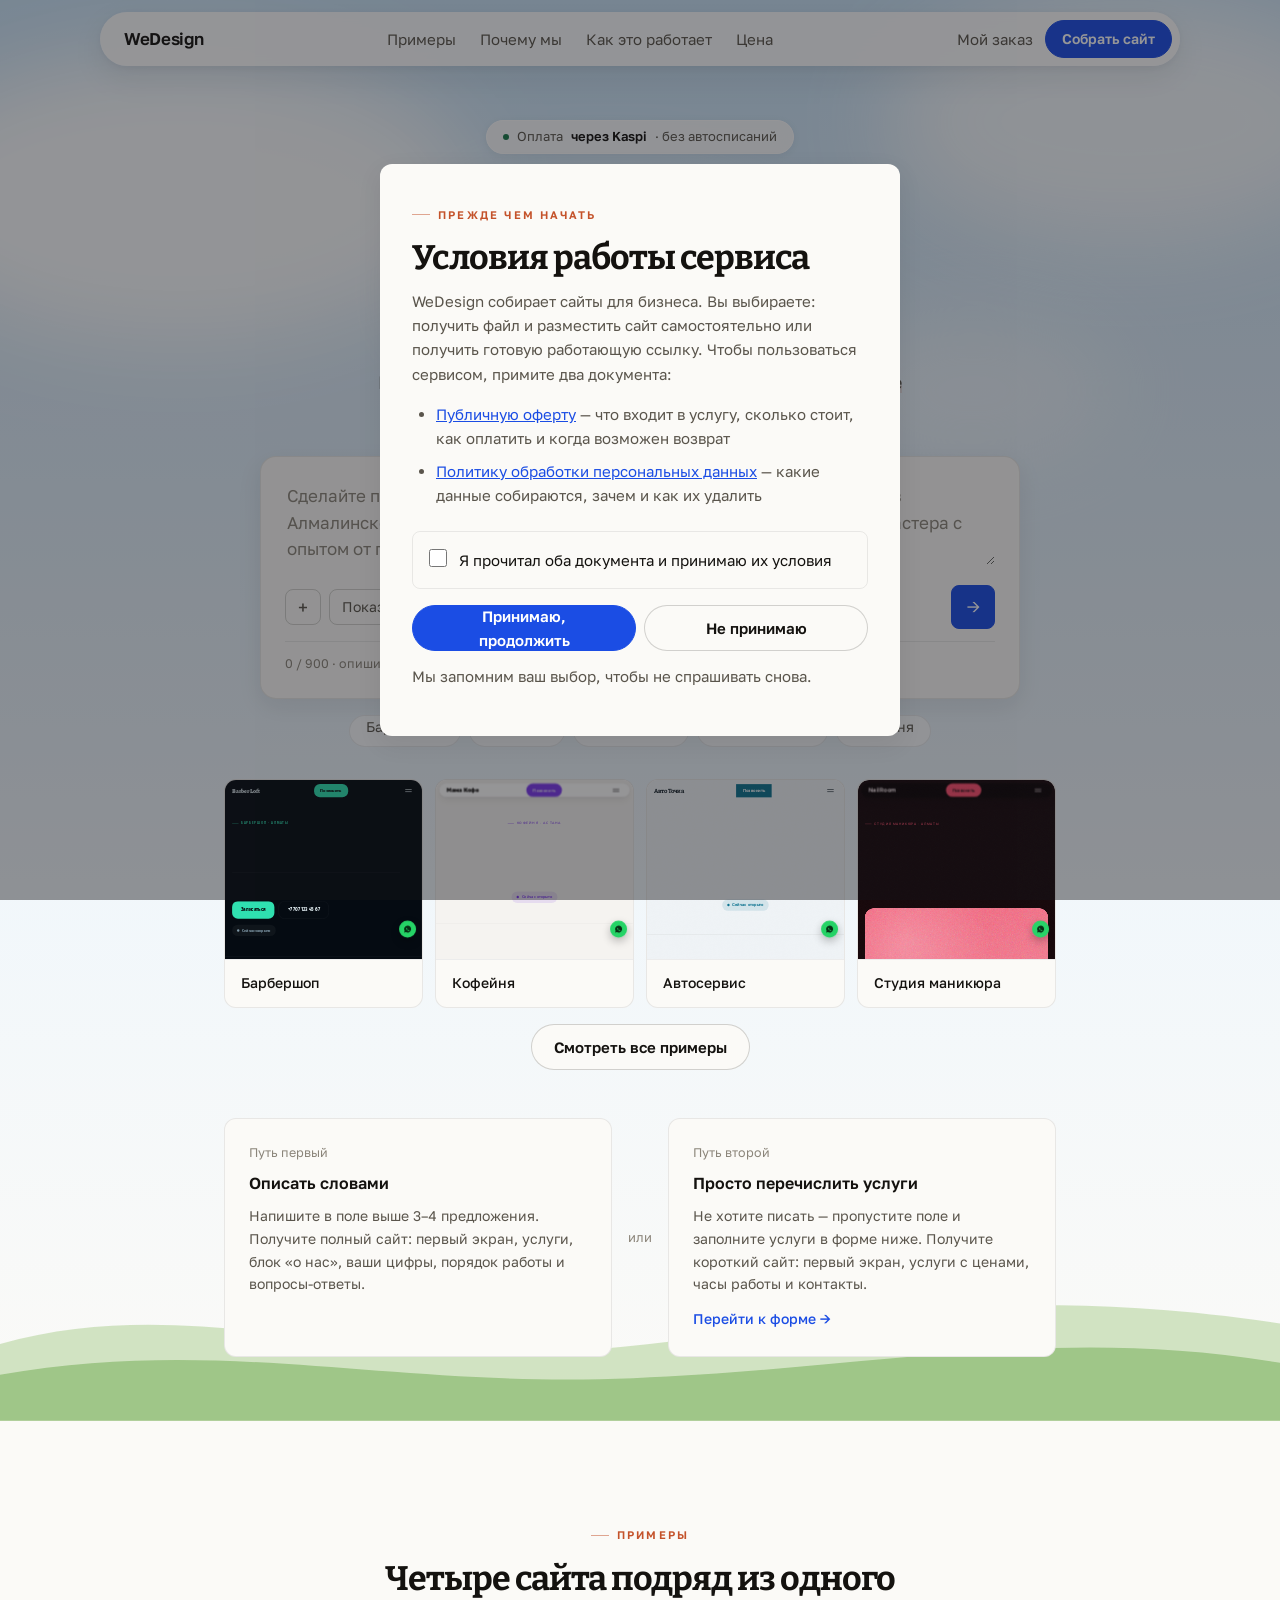
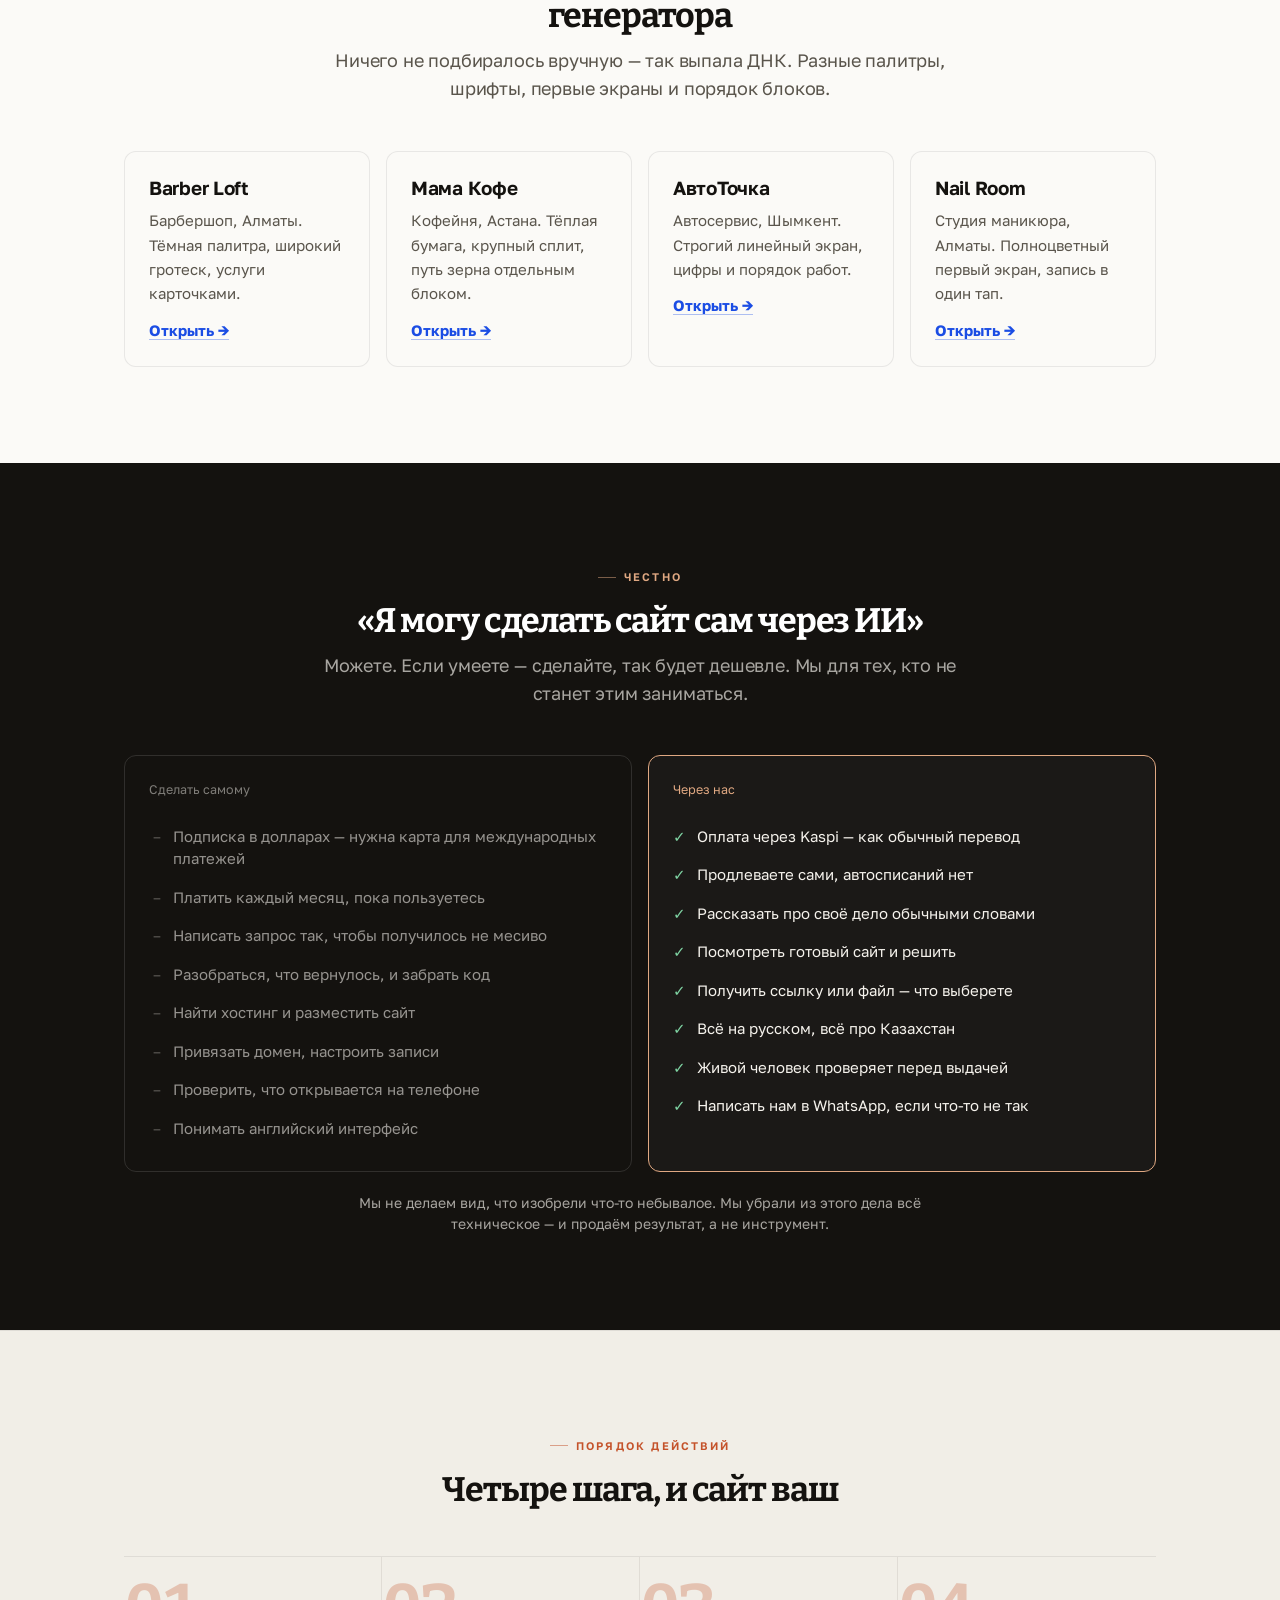
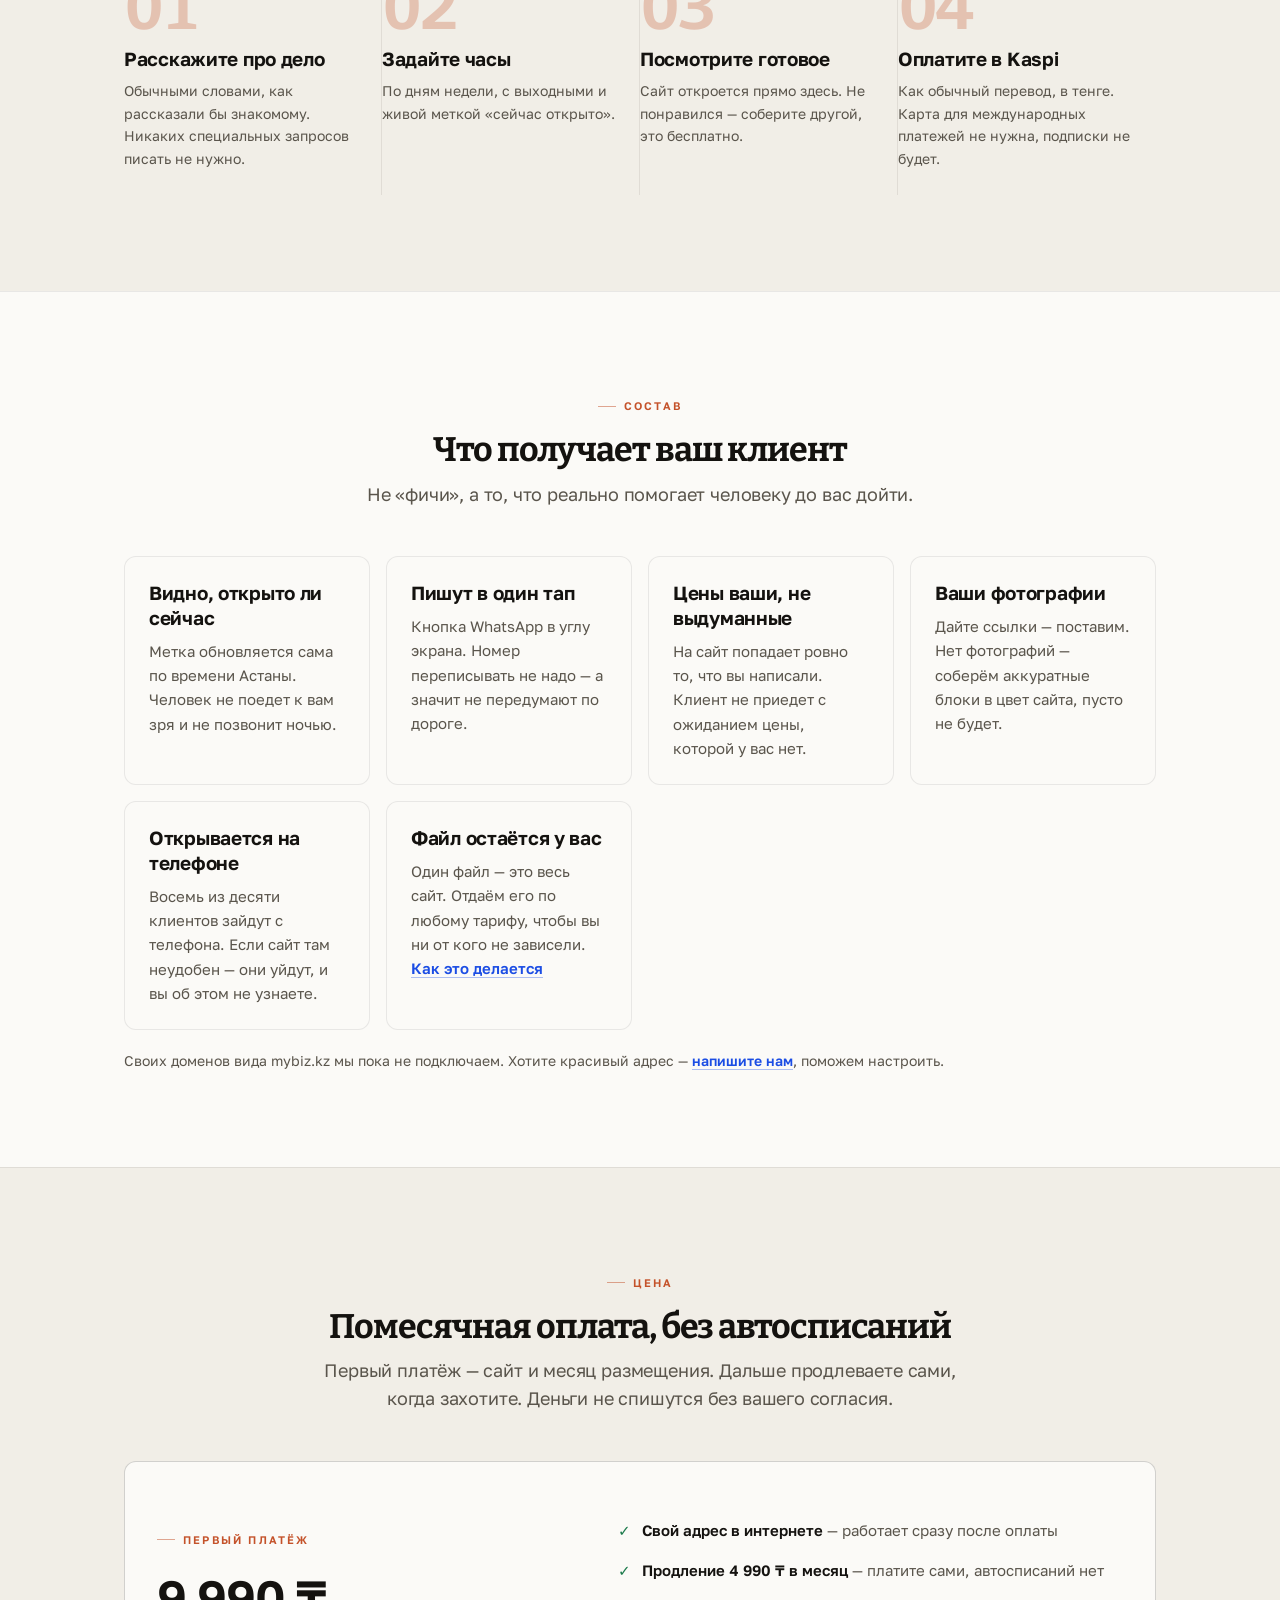
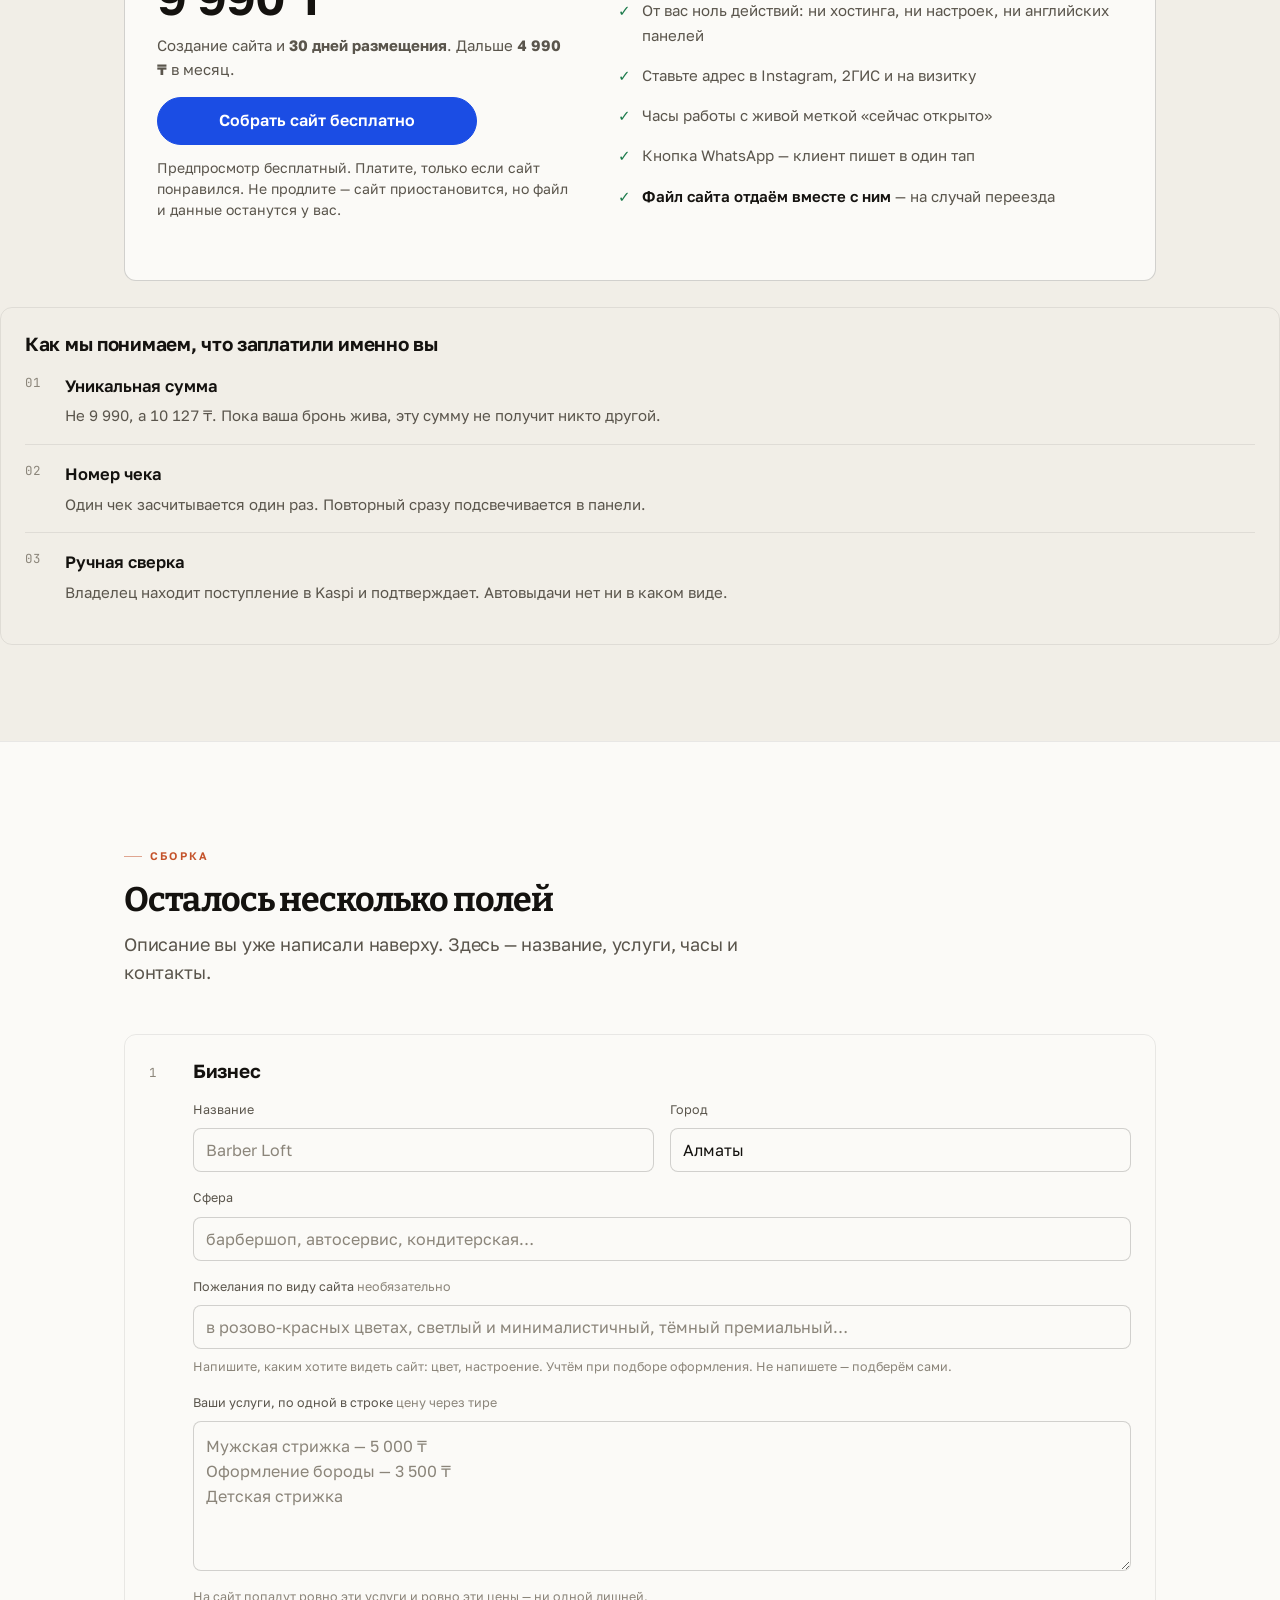
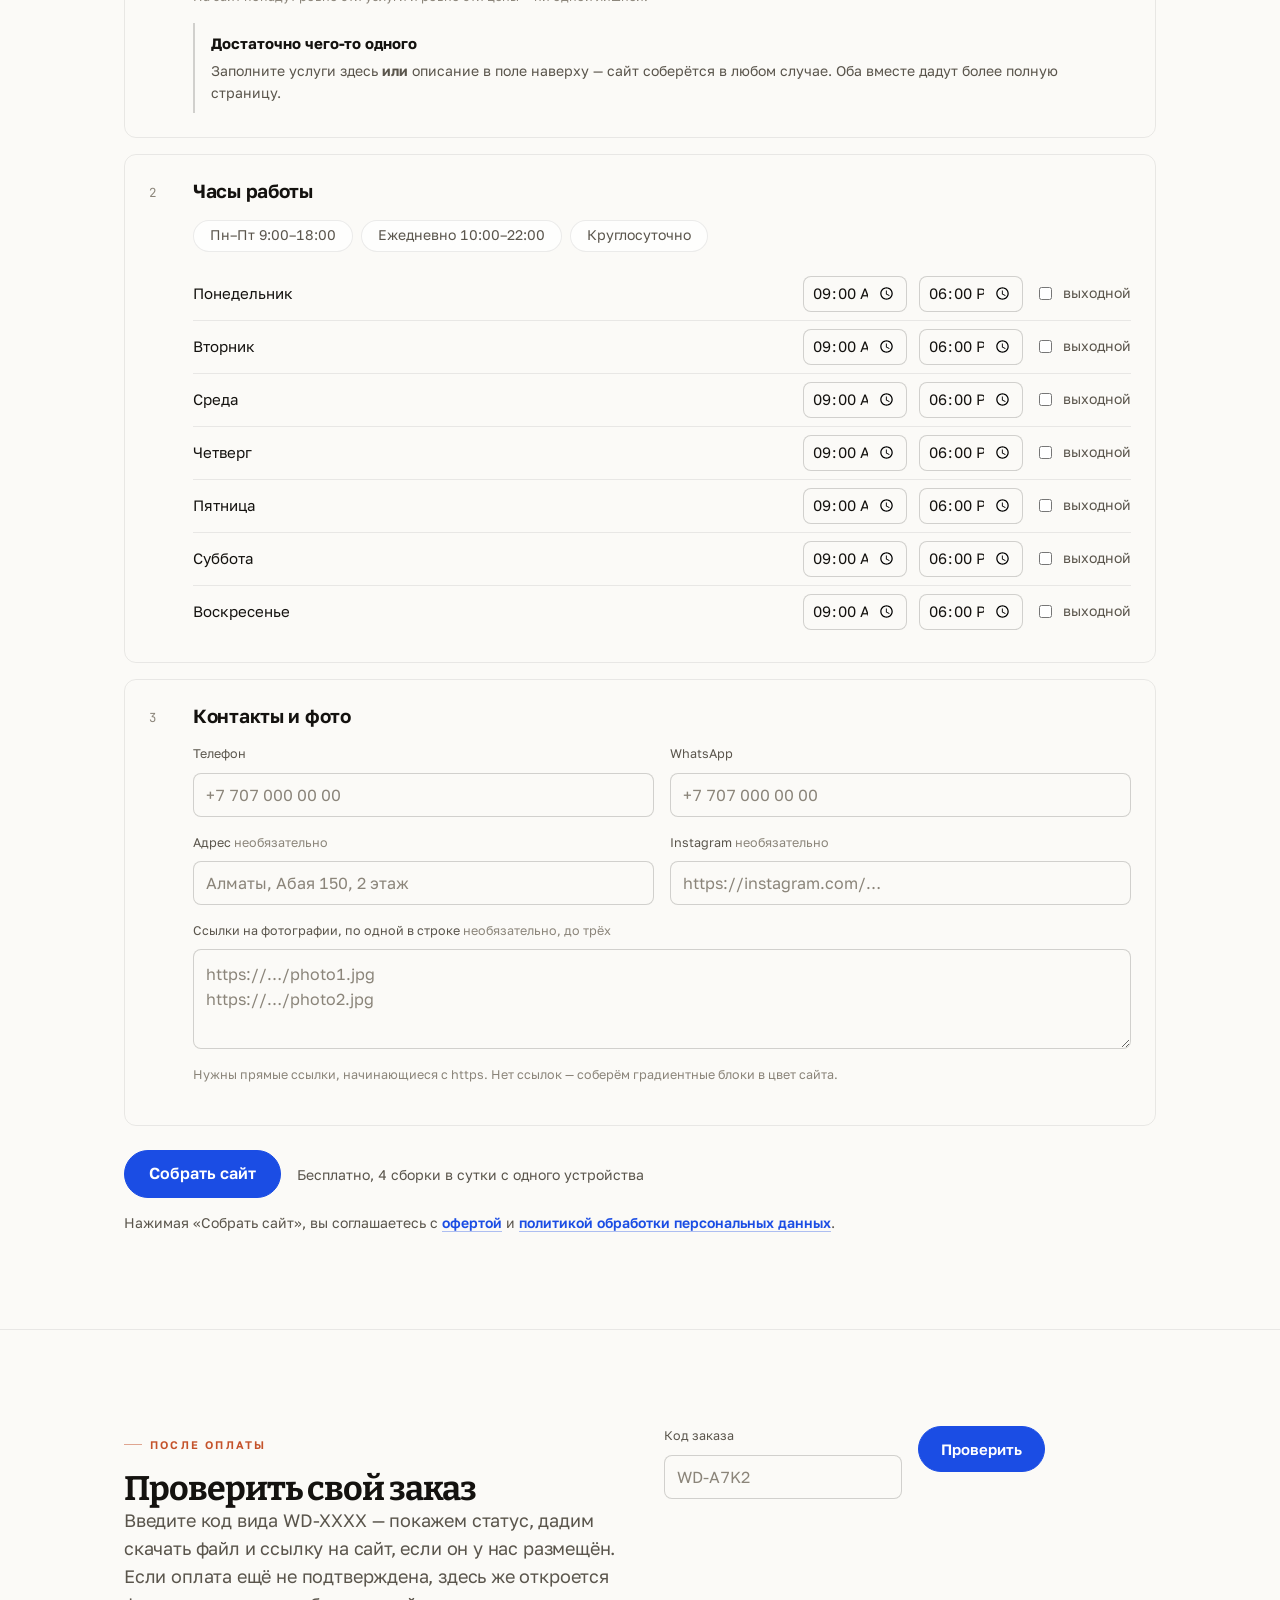
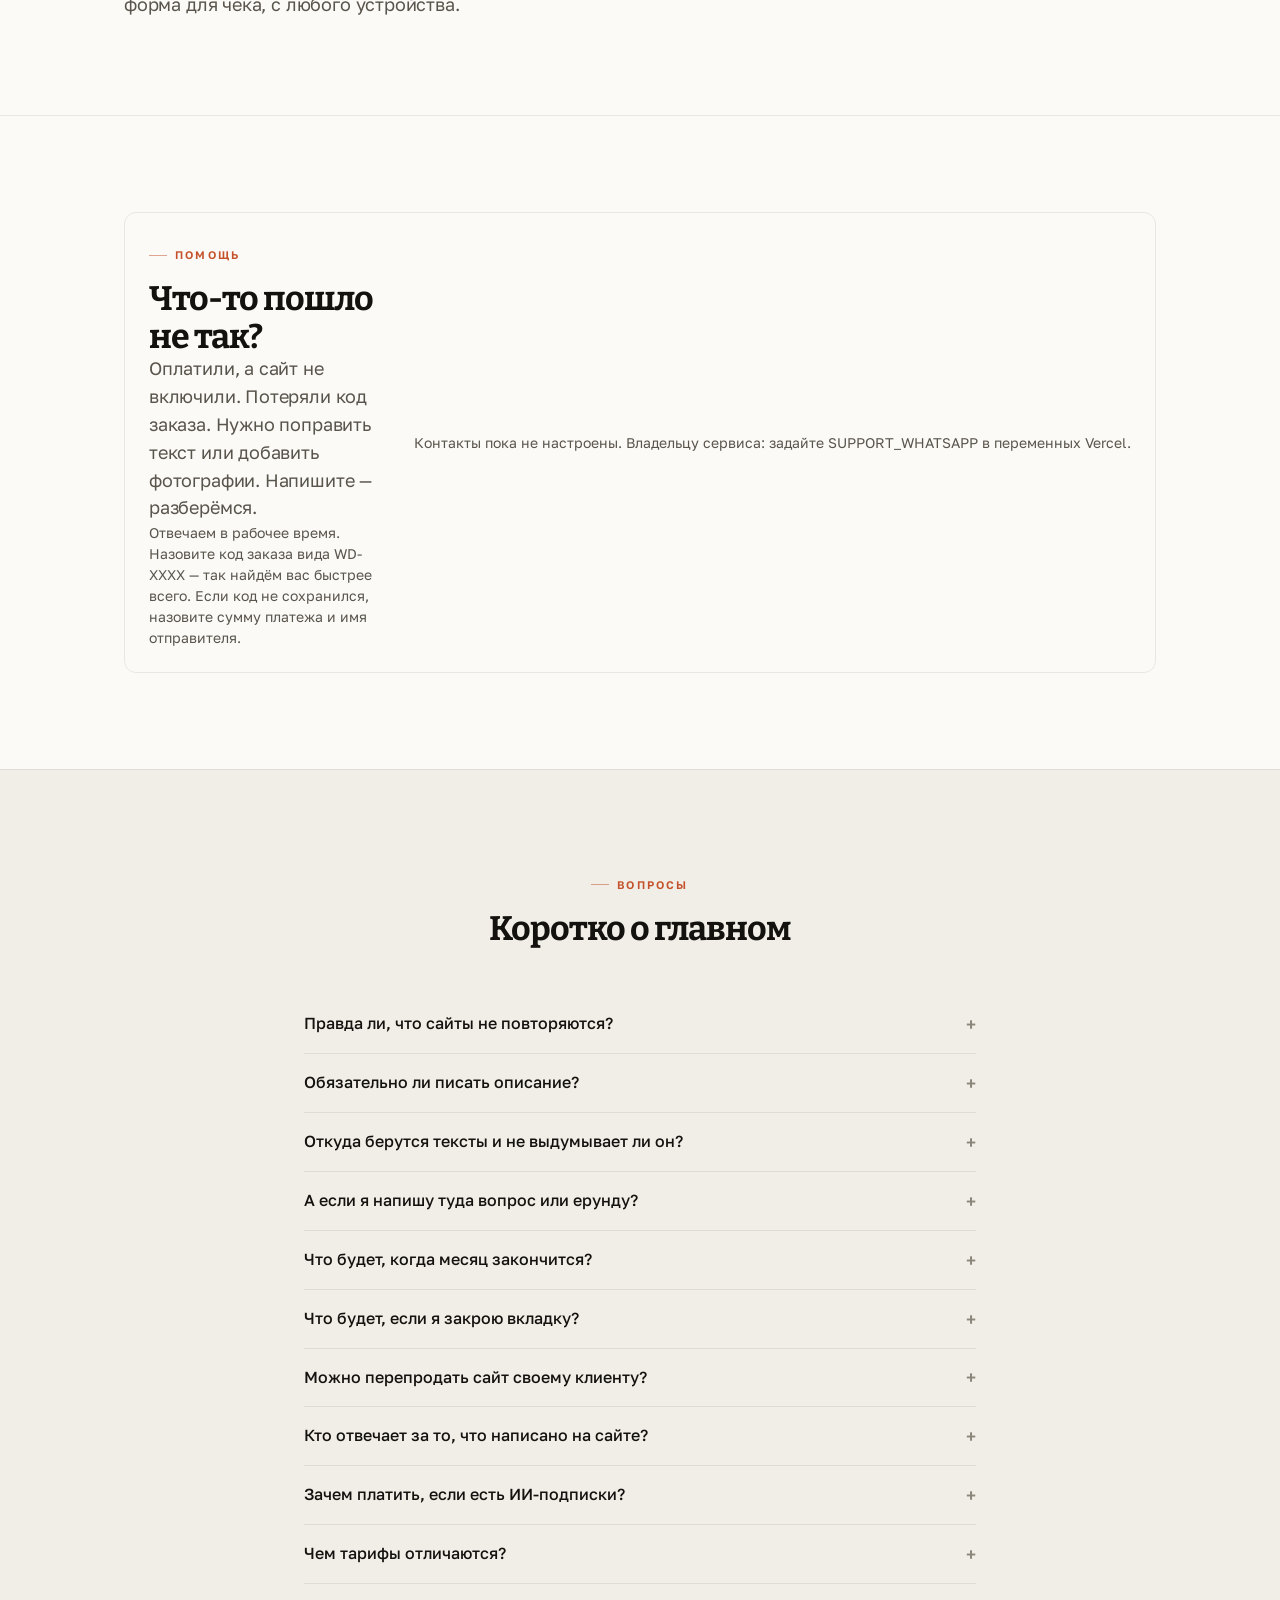
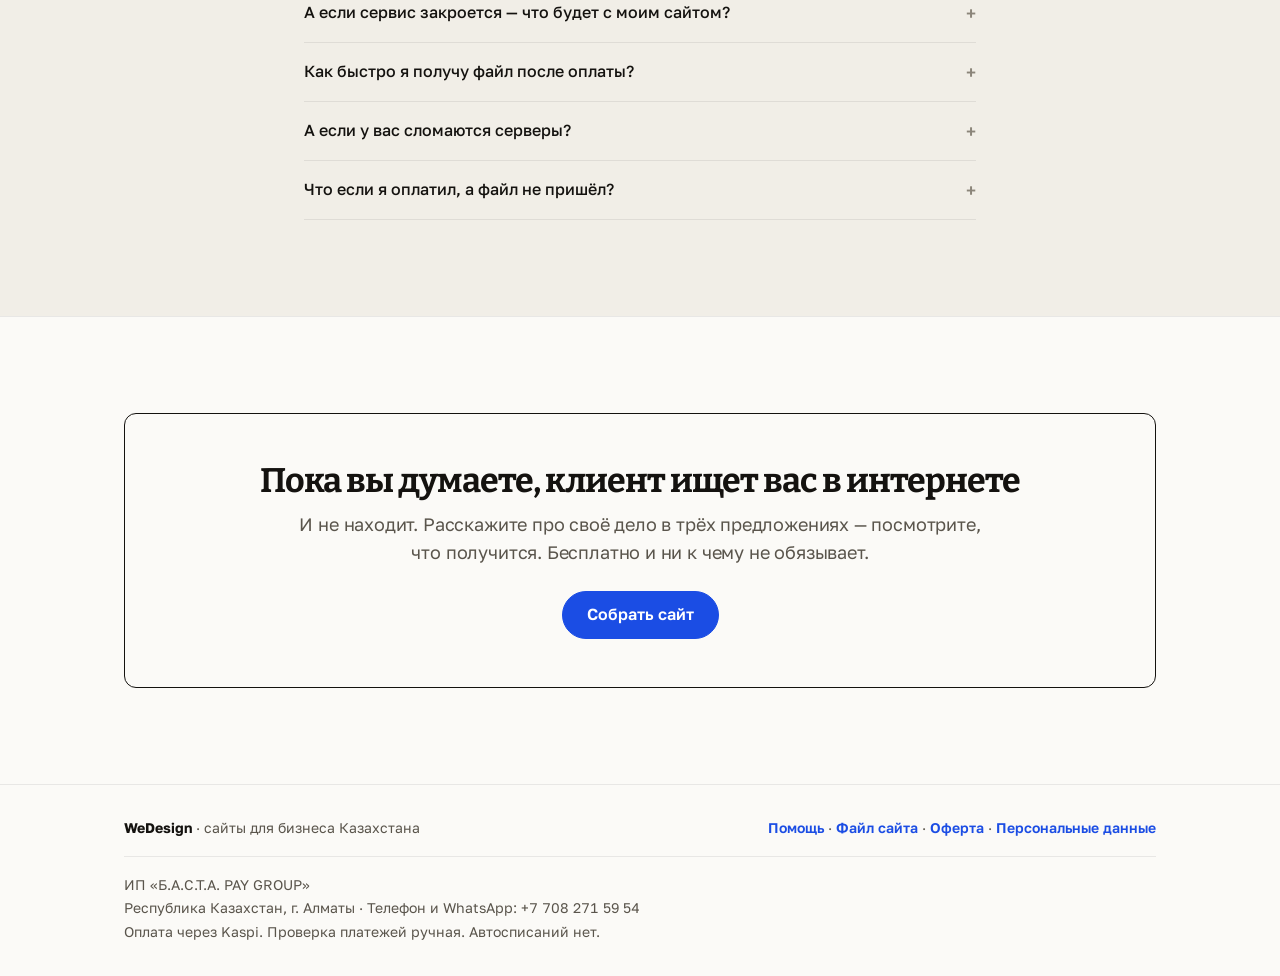
==== commit 8a574a63: "Add files via upload" ====
--- a/index.html
+++ b/index.html
@@ -4,11 +4,11 @@
 <meta charset="utf-8">
 <meta name="viewport" content="width=device-width,initial-scale=1,viewport-fit=cover">
 <title>WeDesign — сайт для вашего дела без единого технического действия</title>
-<meta name="description" content="Не нужно разбираться в сайтах, хостинге и английском. Расскажите про своё дело — получите готовую страницу. Оплата через Kaspi, один раз, без подписки.">
+<meta name="description" content="Не нужно разбираться в сайтах, хостинге и английском. Расскажите про своё дело — получите готовую страницу. Оплата через Kaspi помесячно, без автосписаний.">
 <meta name="theme-color" content="#C7E2F7">
 <meta property="og:type" content="website">
 <meta property="og:title" content="WeDesign — сайт для вашего дела, без техники и подписок">
-<meta property="og:description" content="Ничего не нужно уметь. Оплата через Kaspi, один раз. Сайт остаётся у вас навсегда.">
+<meta property="og:description" content="Ничего не нужно уметь. Оплата через Kaspi помесячно, без автосписаний. Файл сайта остаётся у вас навсегда.">
 <link rel="preconnect" href="https://fonts.gstatic.com" crossorigin>
 <link rel="stylesheet" href="https://fonts.googleapis.com/css2?family=Bitter:wght@600;700&family=Golos+Text:wght@400;500;600;700&family=JetBrains+Mono:wght@400;700&display=swap&subset=cyrillic,latin">
 <link rel="stylesheet" href="/assets/style.css">
@@ -224,19 +224,20 @@
 
 <!-- ═════ цена ═════ -->
 <section class="s soft line" id="price"><div class="w">
-  <div class="head c rv"><span class="k">Цена</span><h2>Одна цена, один платёж</h2>
-  <p class="lead">Без подписки и без процентов. Заплатили один раз — сайт ваш.</p></div>
+  <div class="head c rv"><span class="k">Цена</span><h2>Помесячная оплата, без автосписаний</h2>
+  <p class="lead">Первый платёж — сайт и месяц размещения. Дальше продлеваете сами, когда захотите. Деньги не спишутся без вашего согласия.</p></div>
 
   <div class="price-one rv">
     <div class="price-one-main">
-      <span class="k">Один тариф</span>
+      <span class="k">Первый платёж</span>
       <div class="t-price" data-price="site">9 990 ₸</div>
-      <p class="t-sub">Разовый платёж. Ни подписки, ни автосписаний, ни процентов с ваших продаж.</p>
+      <p class="t-sub">Создание сайта и <b>30 дней размещения</b>. Дальше <b data-price="renew">4 990 ₸</b> в месяц.</p>
       <a class="btn lg" href="#build">Собрать сайт бесплатно</a>
-      <p class="micro" style="margin-top:var(--s3)">Предпросмотр бесплатный. Платите, только если сайт понравился.</p>
+      <p class="micro" style="margin-top:var(--s3)">Предпросмотр бесплатный. Платите, только если сайт понравился. Не продлите — сайт приостановится, но файл и данные останутся у вас.</p>
     </div>
     <ul class="t-list price-one-list">
       <li><b>Свой адрес в интернете</b> — работает сразу после оплаты</li>
+      <li><b>Продление <span data-price="renew">4 990 ₸</span> в месяц</b> — платите сами, автосписаний нет</li>
       <li>От вас ноль действий: ни хостинга, ни настроек, ни английских панелей</li>
       <li>Ставьте адрес в Instagram, 2ГИС и на визитку</li>
       <li>Часы работы с живой меткой «сейчас открыто»</li>
